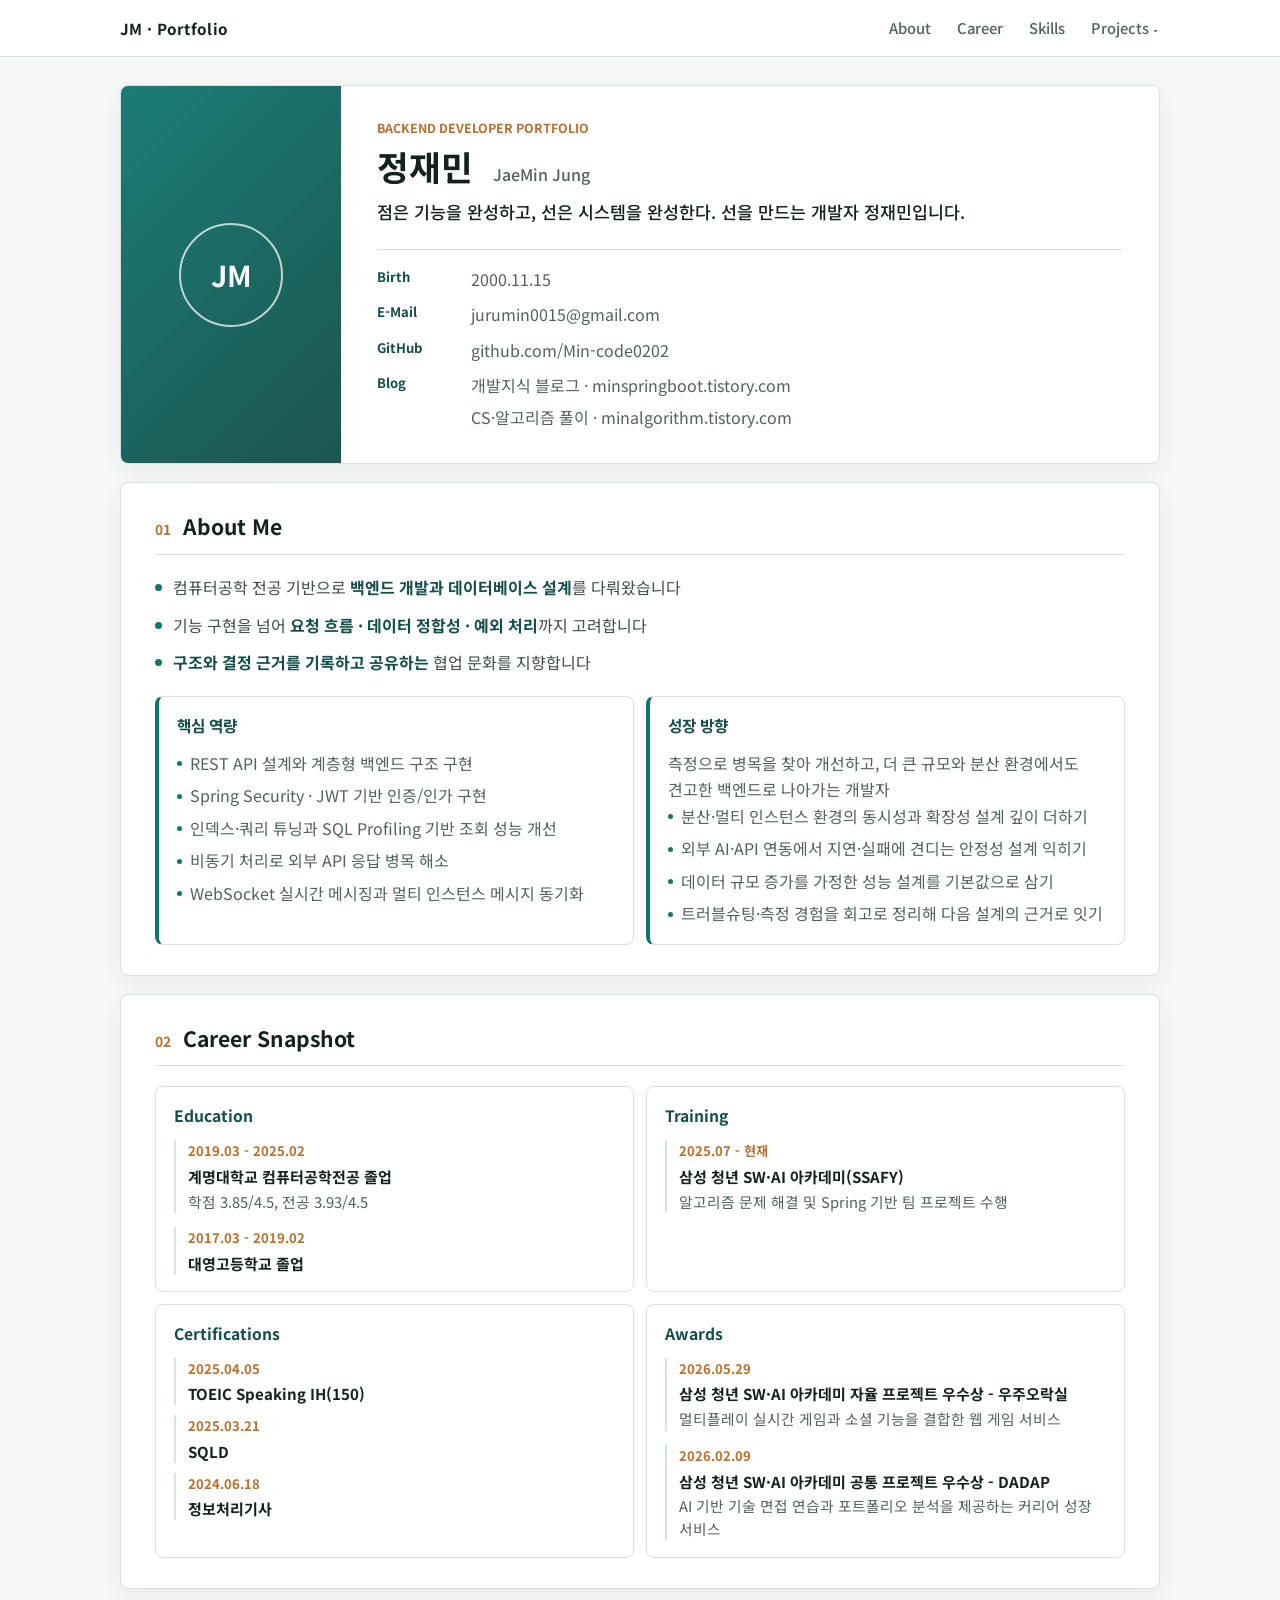
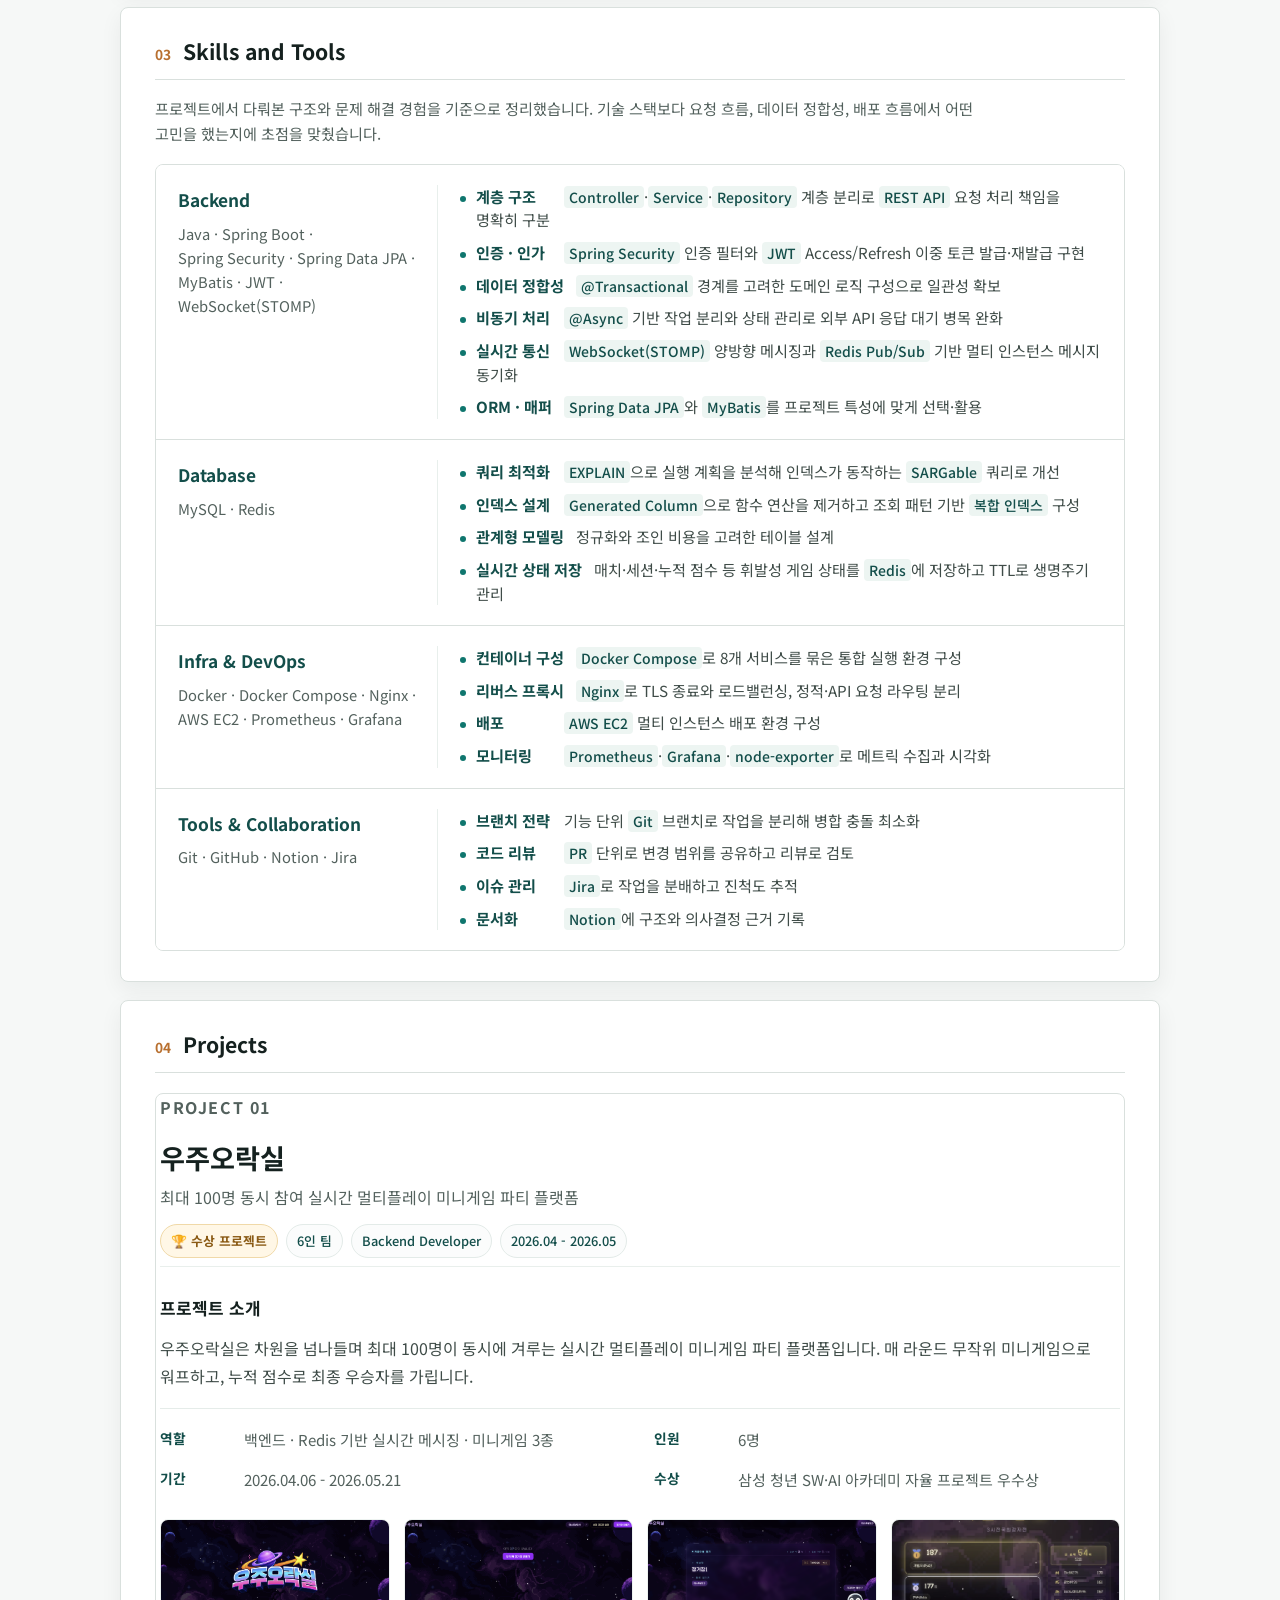
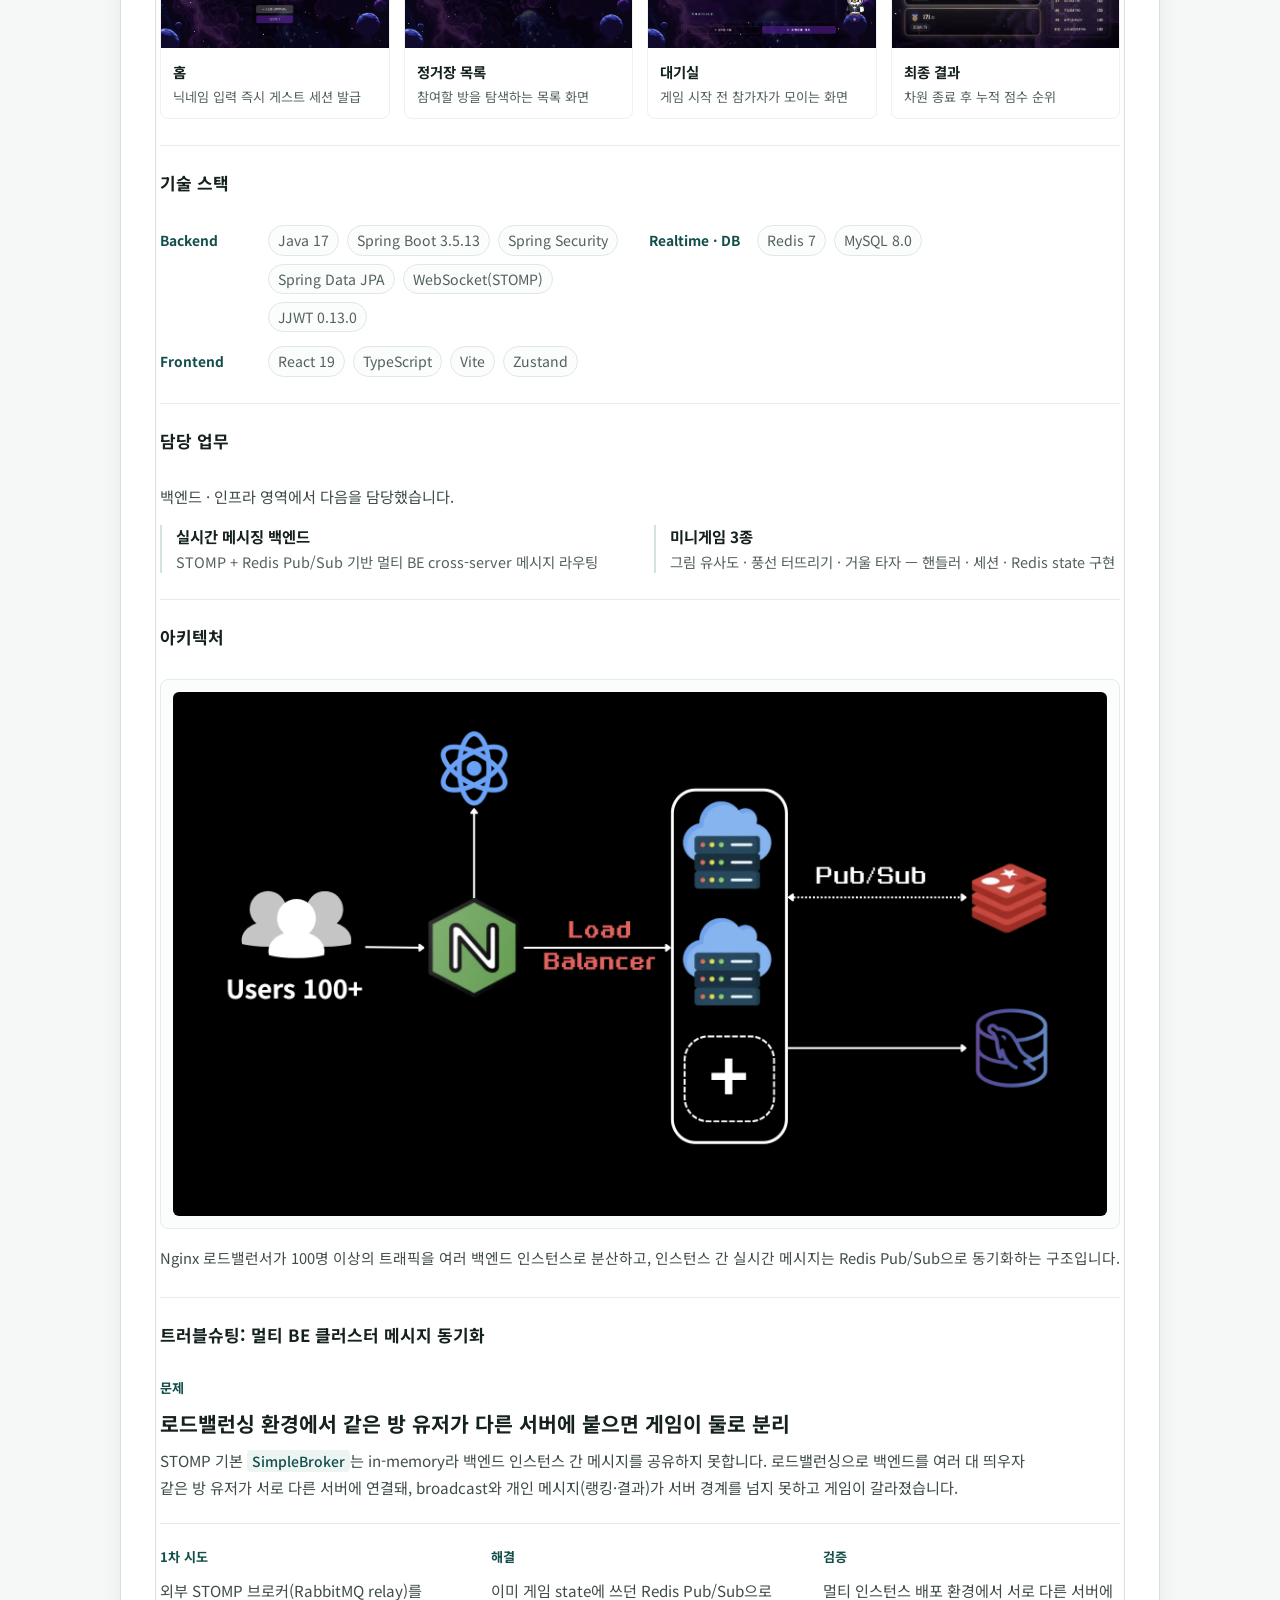
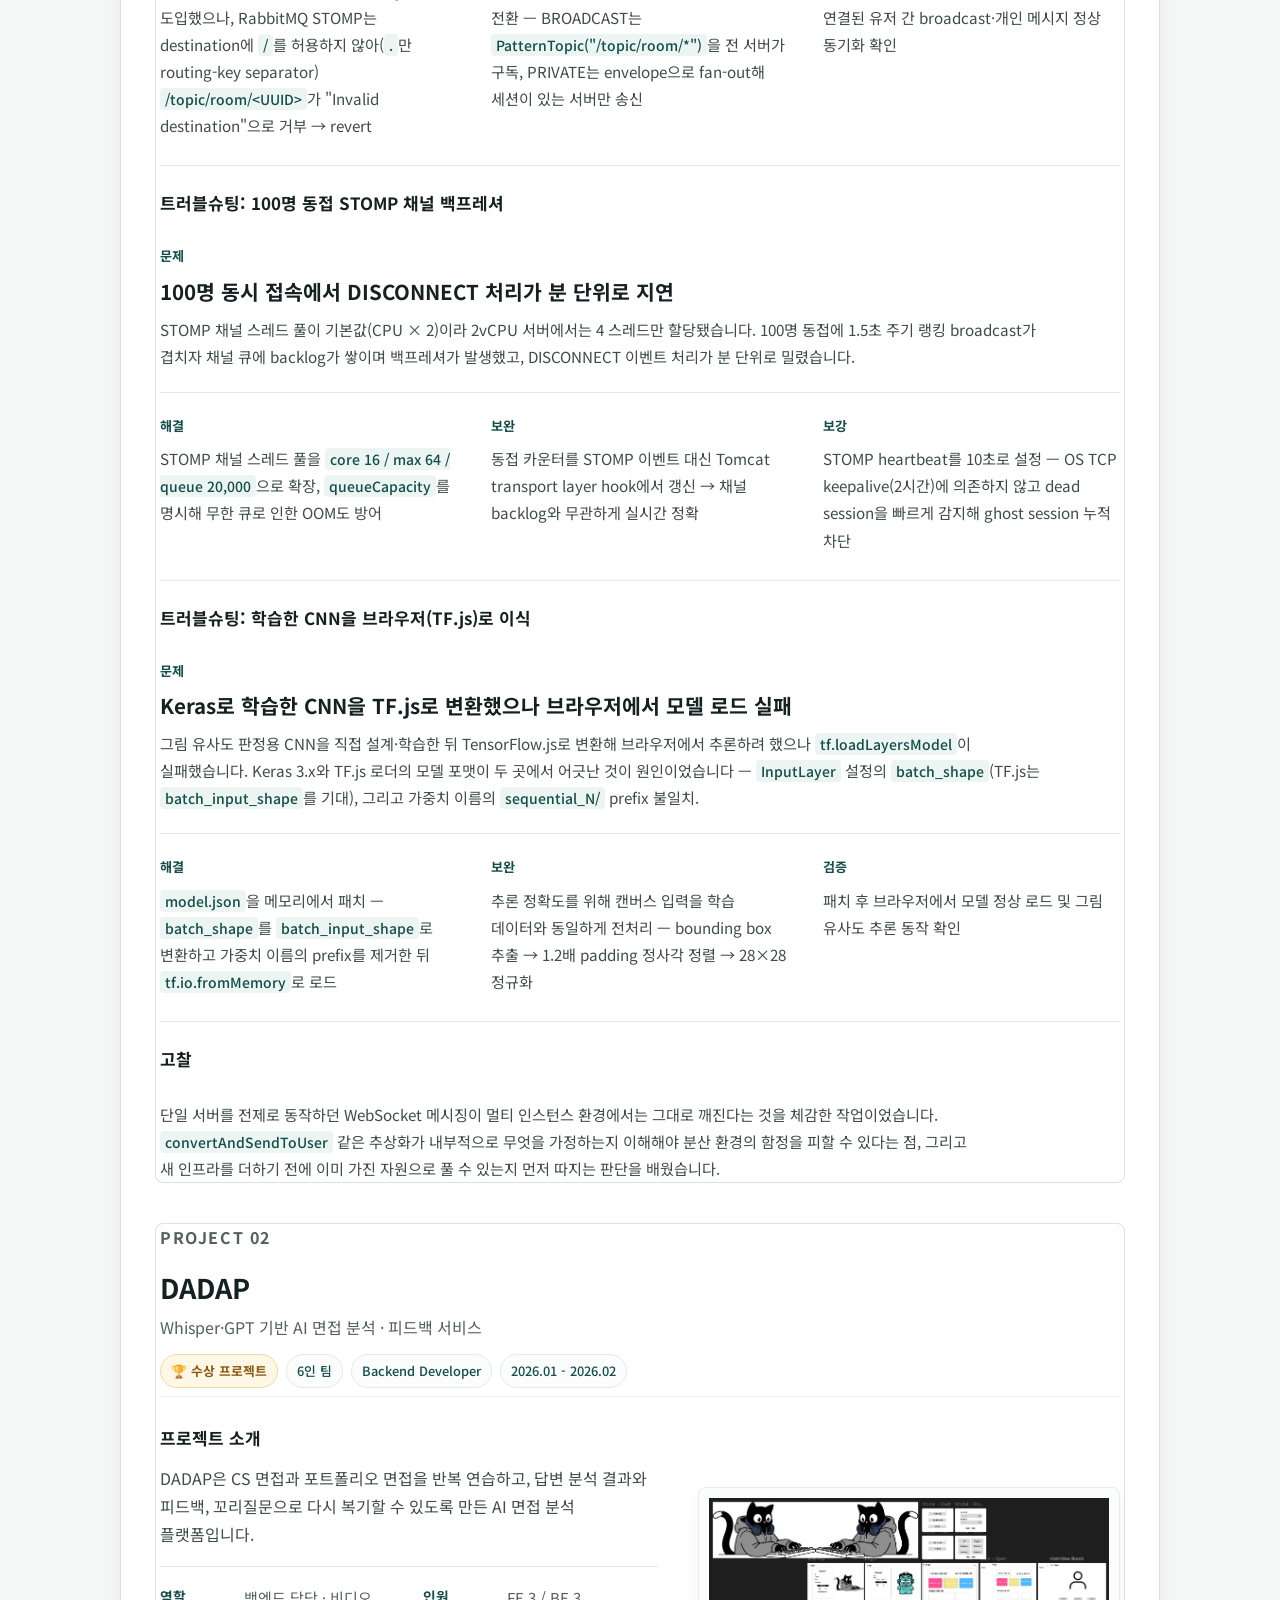
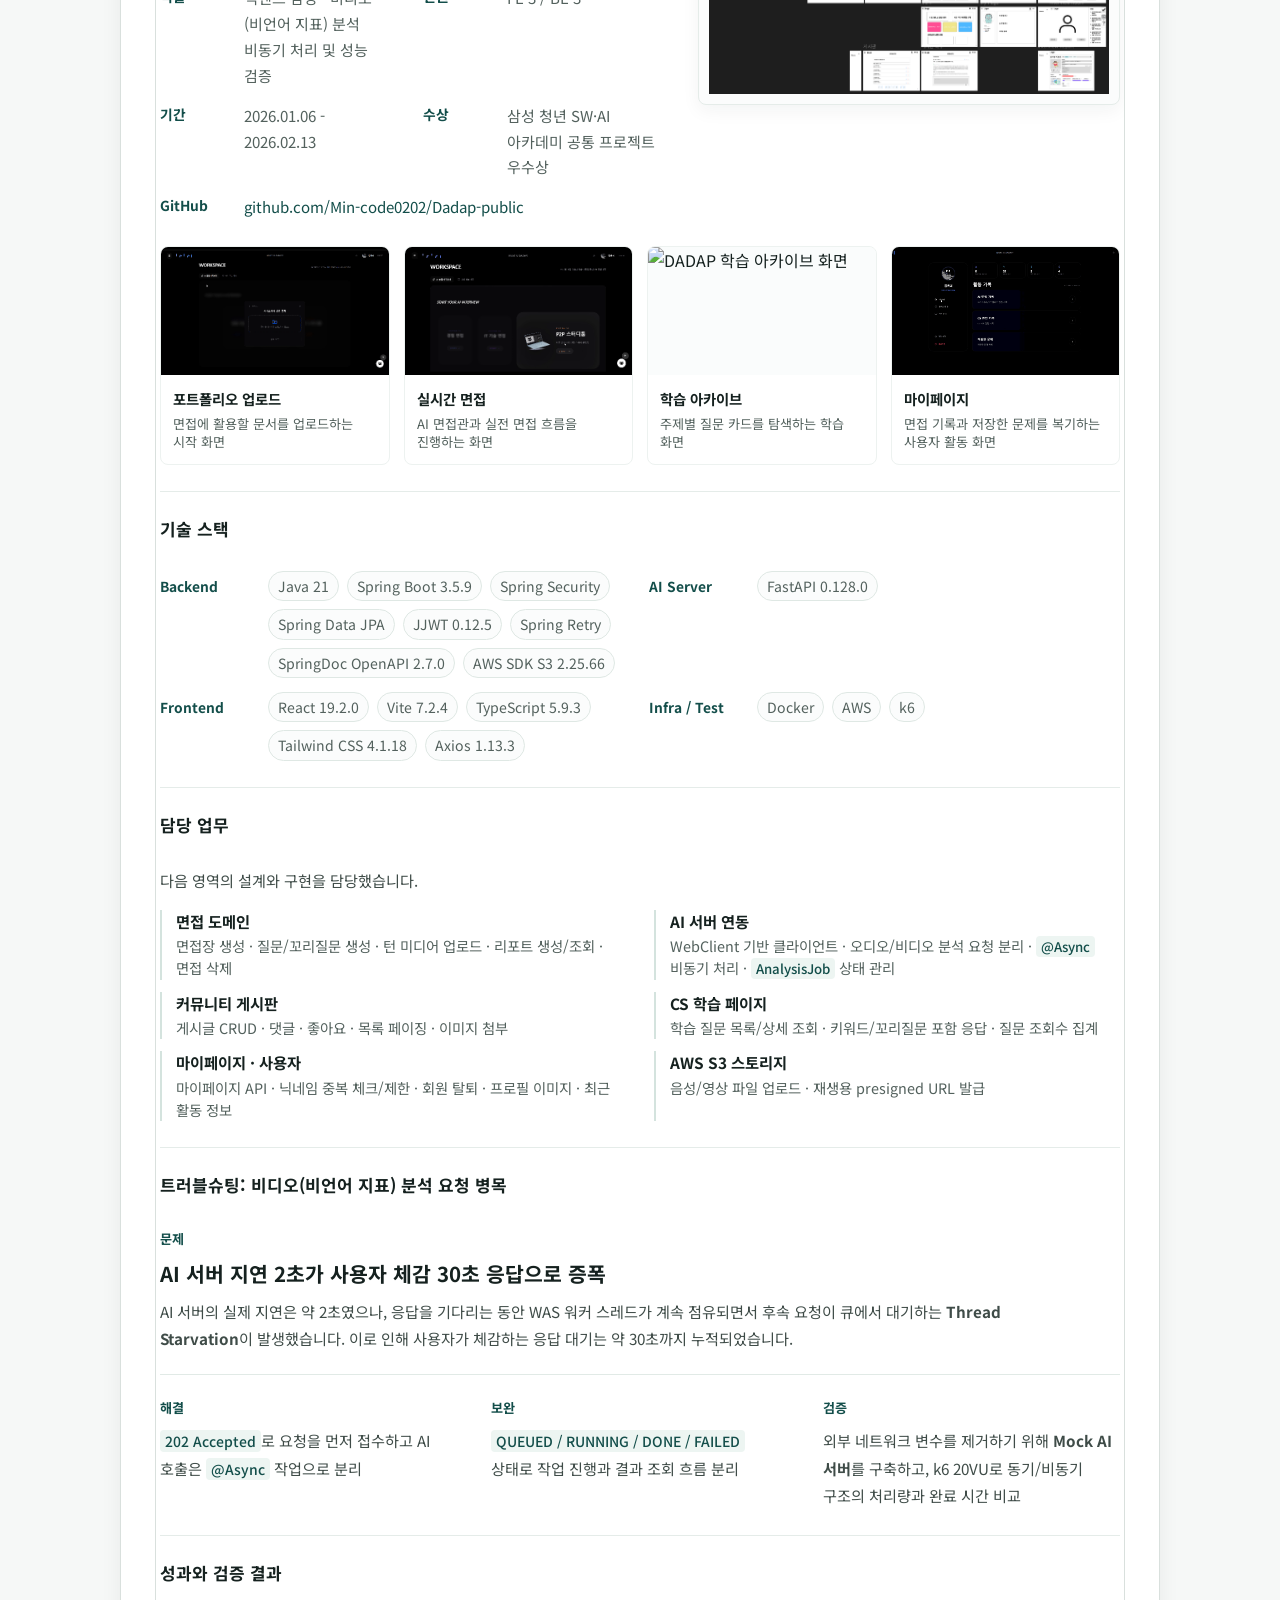
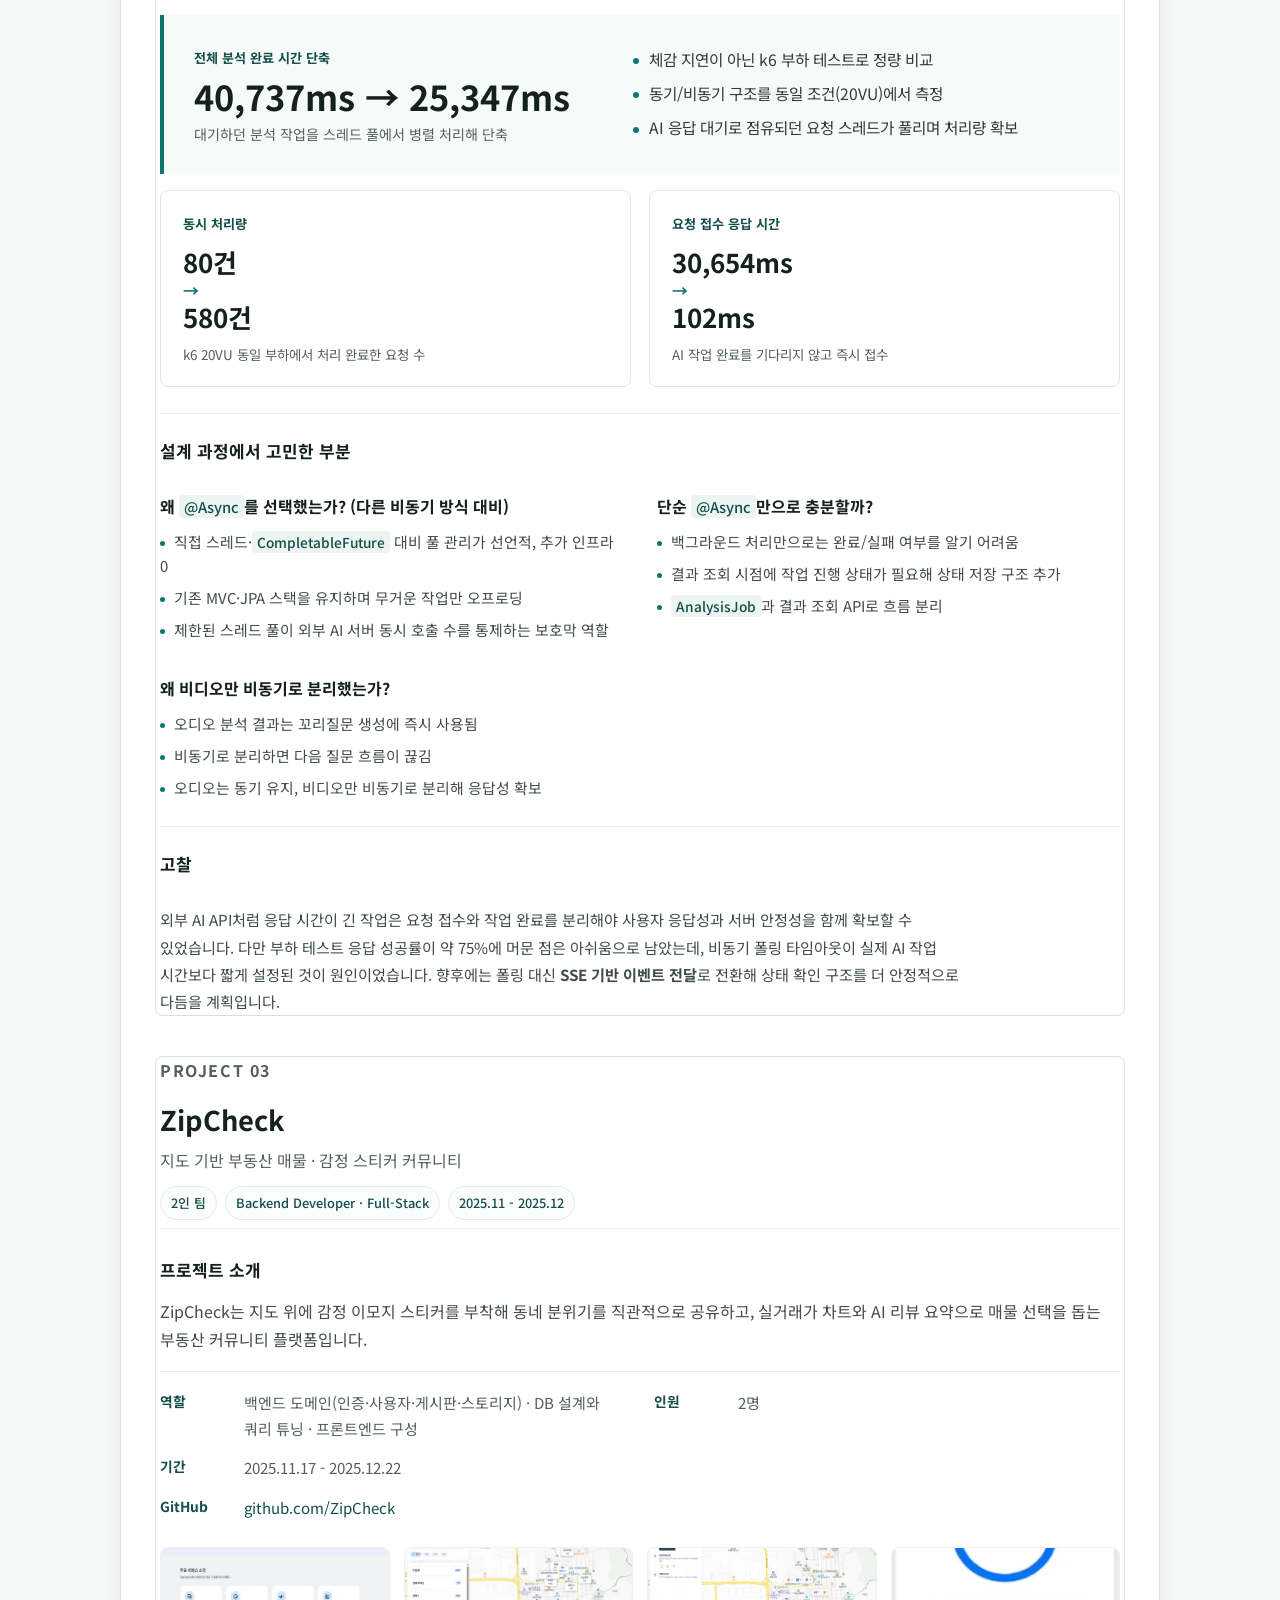
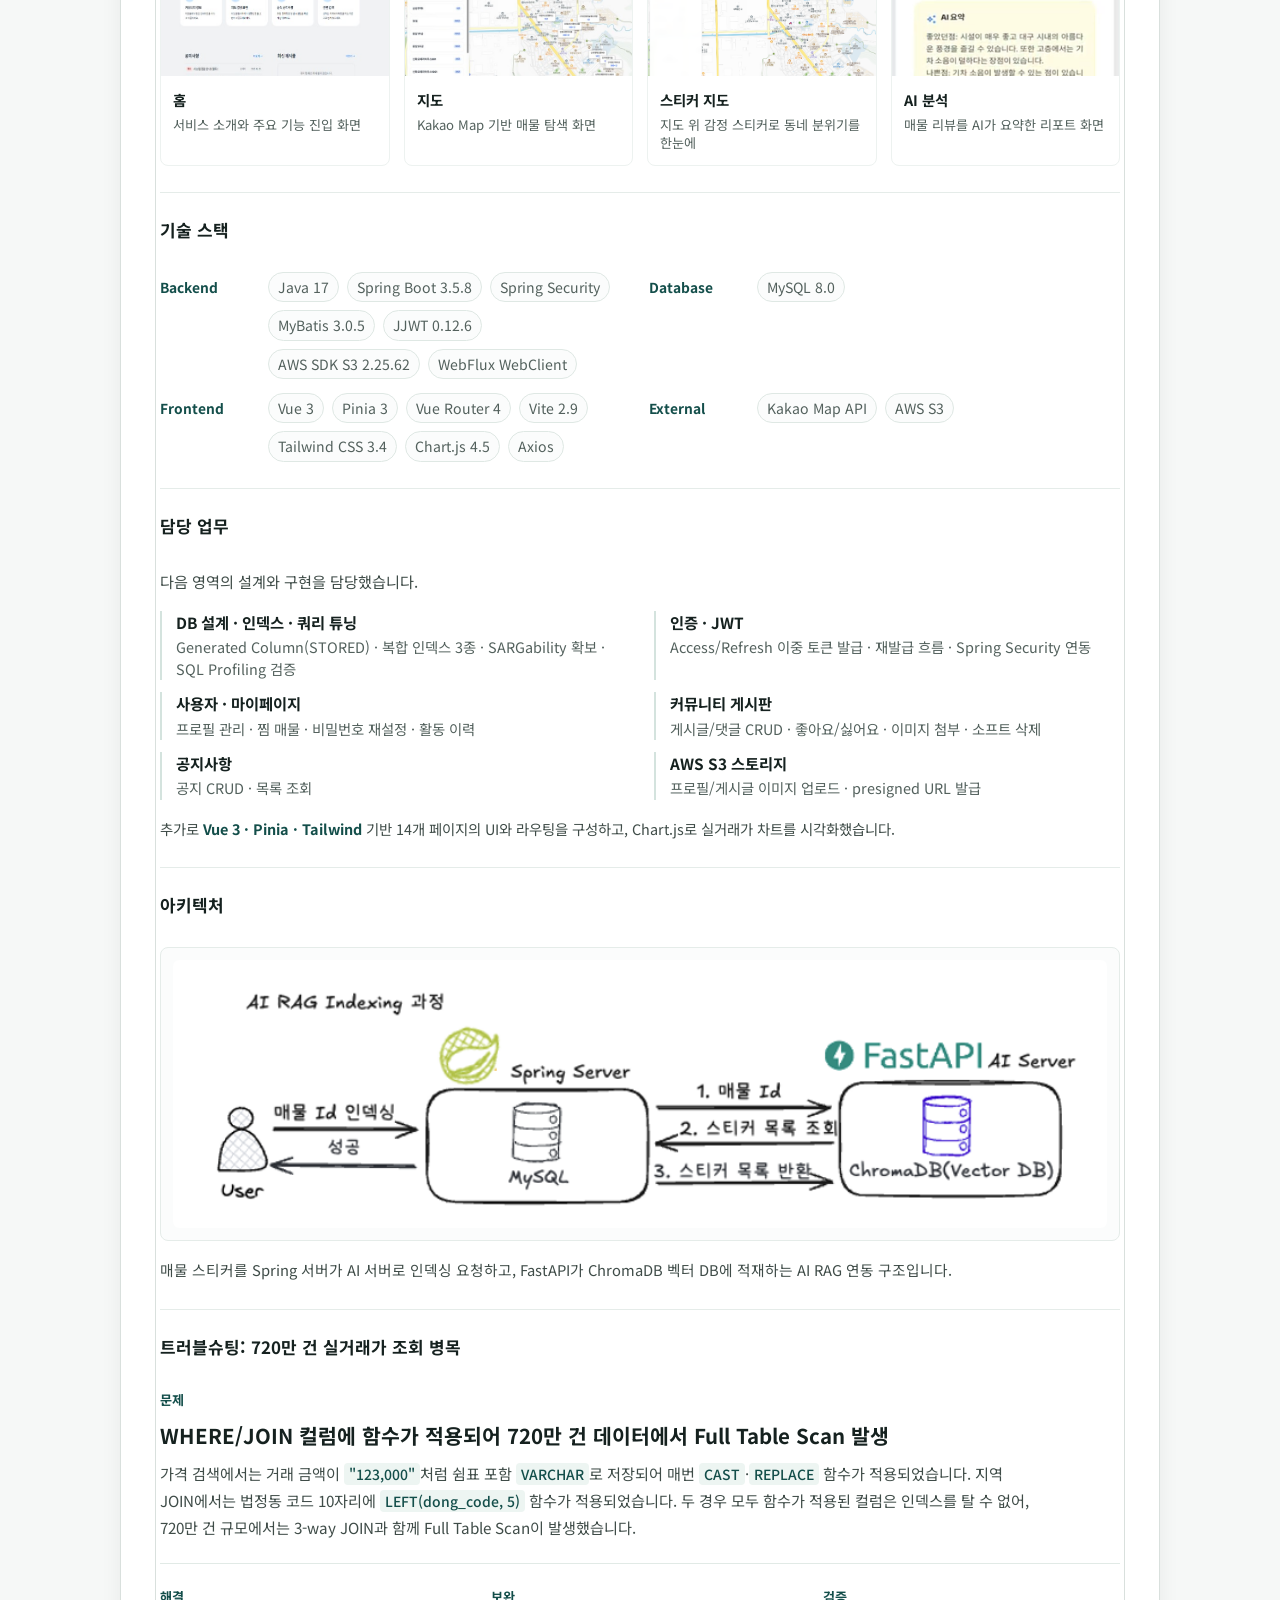
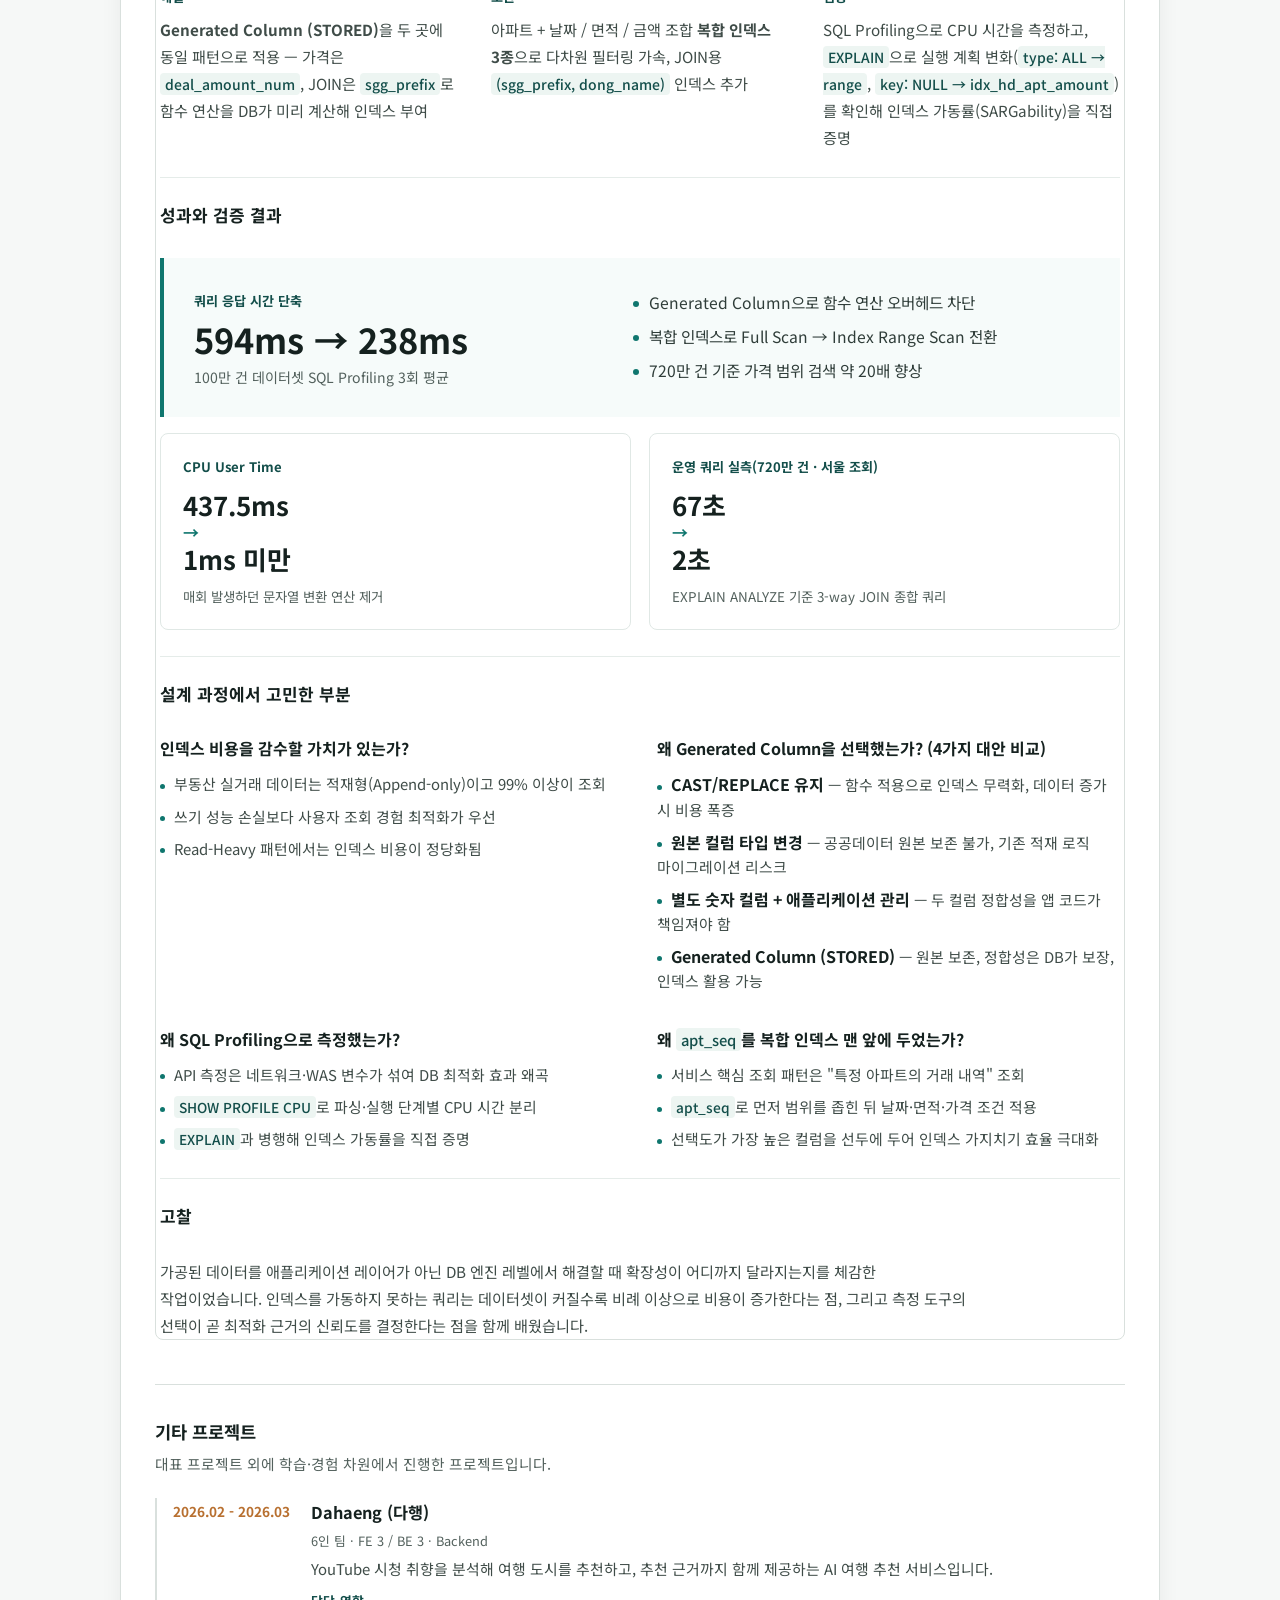
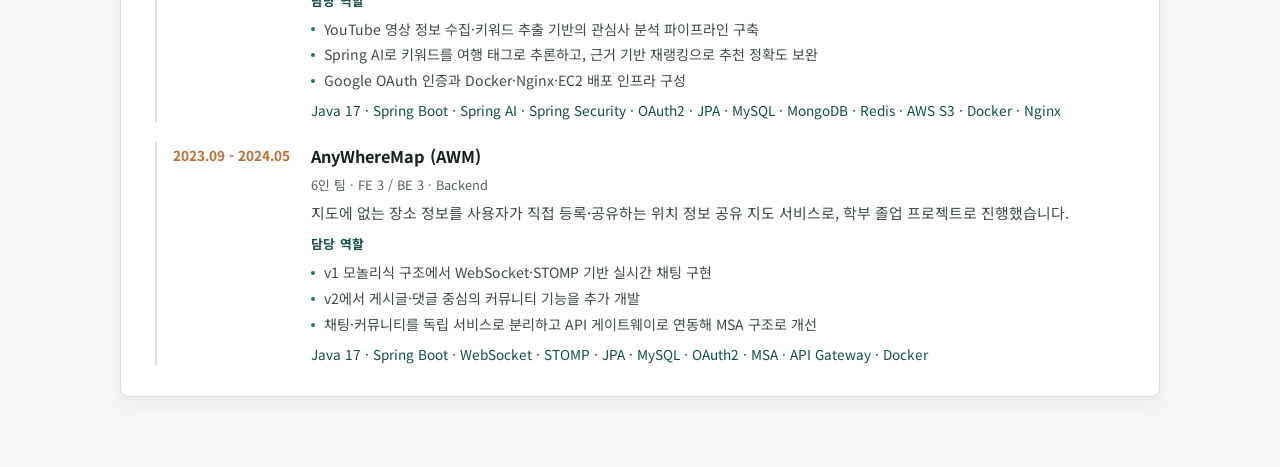
==== index.html @ bf86671d "feat: highlight award-winning projects with badge" ====
﻿<!DOCTYPE html>
<html lang="ko">

<head>
    <meta charset="UTF-8">
    <meta name="viewport" content="width=device-width, initial-scale=1.0">
    <title>정재민 | Portfolio</title>
    <link rel="preconnect" href="https://fonts.googleapis.com">
    <link rel="preconnect" href="https://fonts.gstatic.com" crossorigin>
    <link href="https://fonts.googleapis.com/css2?family=Noto+Sans+KR:wght@400;500;700;800&display=swap"
        rel="stylesheet">
    <link rel="stylesheet" href="css/style.css">
</head>

<body id="top">
    <nav class="site-nav">
        <div class="site-nav-inner">
            <a class="site-nav-brand" href="#top">JM · Portfolio</a>
            <ul>
                <li><a href="#about">About</a></li>
                <li><a href="#career">Career</a></li>
                <li><a href="#skills">Skills</a></li>
                <li class="site-nav-dropdown">
                    <a href="#projects">Projects</a>
                    <div class="site-nav-submenu">
                        <ul>
                            <li><a href="#p-spacearcade"><span class="nav-sub-tag">Project 01</span>우주오락실</a></li>
                            <li><a href="#p-dadap"><span class="nav-sub-tag">Project 02</span>DADAP</a></li>
                            <li><a href="#p-zipcheck"><span class="nav-sub-tag">Project 03</span>ZipCheck</a></li>
                            <li><a href="#p-etc">기타 프로젝트</a></li>
                        </ul>
                    </div>
                </li>
            </ul>
        </div>
    </nav>
    <main class="container">
        <section class="panel profile-panel">
            <div class="profile-layout">
                <div class="profile-mark" aria-label="정재민 프로필 이미지 대체 영역">
                    <span>JM</span>
                </div>
                <div class="profile-info">
                    <p class="section-kicker">Backend Developer Portfolio</p>
                    <h1>정재민 <span>JaeMin Jung</span></h1>
                    <p class="profile-quote">
                        점은 기능을 완성하고, 선은 시스템을 완성한다. 선을 만드는 개발자 정재민입니다.
                    </p>
                    <div class="contact-grid">
                        <div>
                            <strong>Birth</strong>
                            <span>2000.11.15</span>
                        </div>
                        <div>
                            <strong>E-Mail</strong>
                            <a href="mailto:jurumin0015@gmail.com">jurumin0015@gmail.com</a>
                        </div>
                        <div>
                            <strong>GitHub</strong>
                            <a href="https://github.com/Min-code0202" target="_blank"
                                rel="noreferrer">github.com/Min-code0202</a>
                        </div>
                        <div>
                            <strong>Blog</strong>
                            <span class="blog-links">
                                <a href="https://minspringboot.tistory.com/" target="_blank"
                                    rel="noreferrer">개발지식 블로그 · minspringboot.tistory.com</a>
                                <a href="https://minalgorithm.tistory.com/" target="_blank"
                                    rel="noreferrer">CS·알고리즘 풀이 · minalgorithm.tistory.com</a>
                            </span>
                        </div>
                    </div>
                </div>
            </div>
        </section>

        <section class="panel" id="about">
            <div class="section-heading">
                <span>01</span>
                <h2>About Me</h2>
            </div>
            <ul class="about-points">
                <li>컴퓨터공학 전공 기반으로 <strong>백엔드 개발과 데이터베이스 설계</strong>를 다뤄왔습니다</li>
                <li>기능 구현을 넘어 <strong>요청 흐름 · 데이터 정합성 · 예외 처리</strong>까지 고려합니다</li>
                <li><strong>구조와 결정 근거를 기록하고 공유하는</strong> 협업 문화를 지향합니다</li>
            </ul>
            <div class="summary-grid">
                <article>
                    <h3>핵심 역량</h3>
                    <ul class="focus-list">
                        <li>REST API 설계와 계층형 백엔드 구조 구현</li>
                        <li>Spring Security · JWT 기반 인증/인가 구현</li>
                        <li>인덱스·쿼리 튜닝과 SQL Profiling 기반 조회 성능 개선</li>
                        <li>비동기 처리로 외부 API 응답 병목 해소</li>
                        <li>WebSocket 실시간 메시징과 멀티 인스턴스 메시지 동기화</li>
                    </ul>
                </article>
                <article>
                    <h3>성장 방향</h3>
                    <p>측정으로 병목을 찾아 개선하고, 더 큰 규모와 분산 환경에서도 견고한 백엔드로 나아가는 개발자</p>
                    <ul class="focus-list">
                        <li>분산·멀티 인스턴스 환경의 동시성과 확장성 설계 깊이 더하기</li>
                        <li>외부 AI·API 연동에서 지연·실패에 견디는 안정성 설계 익히기</li>
                        <li>데이터 규모 증가를 가정한 성능 설계를 기본값으로 삼기</li>
                        <li>트러블슈팅·측정 경험을 회고로 정리해 다음 설계의 근거로 잇기</li>
                    </ul>
                </article>
            </div>
        </section>

        <section class="panel" id="career">
            <div class="section-heading">
                <span>02</span>
                <h2>Career Snapshot</h2>
            </div>
            <div class="snapshot-grid">
                <article>
                    <h3>Education</h3>
                    <ul class="snapshot-list">
                        <li>
                            <time>2019.03 - 2025.02</time>
                            <strong>계명대학교 컴퓨터공학전공 졸업</strong>
                            <span>학점 3.85/4.5, 전공 3.93/4.5</span>
                        </li>
                        <li>
                            <time>2017.03 - 2019.02</time>
                            <strong>대영고등학교 졸업</strong>
                        </li>
                    </ul>
                </article>
                <article>
                    <h3>Training</h3>
                    <ul class="snapshot-list">
                        <li>
                            <time>2025.07 - 현재</time>
                            <strong>삼성 청년 SW·AI 아카데미(SSAFY)</strong>
                            <span>알고리즘 문제 해결 및 Spring 기반 팀 프로젝트 수행</span>
                        </li>
                    </ul>
                </article>
                <article>
                    <h3>Certifications</h3>
                    <ul class="snapshot-list compact">
                        <li><time>2025.04.05</time><strong>TOEIC Speaking IH(150)</strong></li>
                        <li><time>2025.03.21</time><strong>SQLD</strong></li>
                        <li><time>2024.06.18</time><strong>정보처리기사</strong></li>
                    </ul>
                </article>
                <article>
                    <h3>Awards</h3>
                    <ul class="snapshot-list">
                        <li>
                            <time>2026.05.29</time>
                            <strong>삼성 청년 SW·AI 아카데미 자율 프로젝트 우수상 - 우주오락실</strong>
                            <span>멀티플레이 실시간 게임과 소셜 기능을 결합한 웹 게임 서비스</span>
                        </li>
                        <li>
                            <time>2026.02.09</time>
                            <strong>삼성 청년 SW·AI 아카데미 공통 프로젝트 우수상 - DADAP</strong>
                            <span>AI 기반 기술 면접 연습과 포트폴리오 분석을 제공하는 커리어 성장 서비스</span>
                        </li>
                    </ul>
                </article>
            </div>
        </section>

        <section class="panel" id="skills">
            <div class="section-heading">
                <span>03</span>
                <h2>Skills and Tools</h2>
            </div>
            <p class="section-note">
                프로젝트에서 다뤄본 구조와 문제 해결 경험을 기준으로 정리했습니다.
                기술 스택보다 요청 흐름, 데이터 정합성, 배포 흐름에서 어떤 고민을 했는지에 초점을 맞췄습니다.
            </p>
            <div class="skill-scan-list">
                <article class="skill-scan-card">
                    <div class="skill-scan-head">
                        <h3>Backend</h3>
                        <p>Java · Spring&nbsp;Boot · Spring&nbsp;Security · Spring&nbsp;Data&nbsp;JPA · MyBatis · JWT · WebSocket(STOMP)</p>
                    </div>
                    <ul class="experience-points">
                        <li><strong>계층 구조</strong> <code>Controller</code>·<code>Service</code>·<code>Repository</code> 계층 분리로 <code>REST API</code> 요청 처리 책임을 명확히 구분</li>
                        <li><strong>인증 · 인가</strong> <code>Spring Security</code> 인증 필터와 <code>JWT</code> Access/Refresh 이중 토큰 발급·재발급 구현</li>
                        <li><strong>데이터 정합성</strong> <code>@Transactional</code> 경계를 고려한 도메인 로직 구성으로 일관성 확보</li>
                        <li><strong>비동기 처리</strong> <code>@Async</code> 기반 작업 분리와 상태 관리로 외부 API 응답 대기 병목 완화</li>
                        <li><strong>실시간 통신</strong> <code>WebSocket(STOMP)</code> 양방향 메시징과 <code>Redis Pub/Sub</code> 기반 멀티 인스턴스 메시지 동기화</li>
                        <li><strong>ORM · 매퍼</strong> <code>Spring Data JPA</code>와 <code>MyBatis</code>를 프로젝트 특성에 맞게 선택·활용</li>
                    </ul>
                </article>

                <article class="skill-scan-card">
                    <div class="skill-scan-head">
                        <h3>Database</h3>
                        <p>MySQL · Redis</p>
                    </div>
                    <ul class="experience-points">
                        <li><strong>쿼리 최적화</strong> <code>EXPLAIN</code>으로 실행 계획을 분석해 인덱스가 동작하는 <code>SARGable</code> 쿼리로 개선</li>
                        <li><strong>인덱스 설계</strong> <code>Generated Column</code>으로 함수 연산을 제거하고 조회 패턴 기반 <code>복합 인덱스</code> 구성</li>
                        <li><strong>관계형 모델링</strong> 정규화와 조인 비용을 고려한 테이블 설계</li>
                        <li><strong>실시간 상태 저장</strong> 매치·세션·누적 점수 등 휘발성 게임 상태를 <code>Redis</code>에 저장하고 TTL로 생명주기 관리</li>
                    </ul>
                </article>

                <article class="skill-scan-card">
                    <div class="skill-scan-head">
                        <h3>Infra & DevOps</h3>
                        <p>Docker · Docker&nbsp;Compose · Nginx · AWS&nbsp;EC2 · Prometheus · Grafana</p>
                    </div>
                    <ul class="experience-points">
                        <li><strong>컨테이너 구성</strong> <code>Docker Compose</code>로 8개 서비스를 묶은 통합 실행 환경 구성</li>
                        <li><strong>리버스 프록시</strong> <code>Nginx</code>로 TLS 종료와 로드밸런싱, 정적·API 요청 라우팅 분리</li>
                        <li><strong>배포</strong> <code>AWS EC2</code> 멀티 인스턴스 배포 환경 구성</li>
                        <li><strong>모니터링</strong> <code>Prometheus</code>·<code>Grafana</code>·<code>node-exporter</code>로 메트릭 수집과 시각화</li>
                    </ul>
                </article>

                <article class="skill-scan-card">
                    <div class="skill-scan-head">
                        <h3>Tools & Collaboration</h3>
                        <p>Git · GitHub · Notion · Jira</p>
                    </div>
                    <ul class="experience-points">
                        <li><strong>브랜치 전략</strong> 기능 단위 <code>Git</code> 브랜치로 작업을 분리해 병합 충돌 최소화</li>
                        <li><strong>코드 리뷰</strong> <code>PR</code> 단위로 변경 범위를 공유하고 리뷰로 검토</li>
                        <li><strong>이슈 관리</strong> <code>Jira</code>로 작업을 분배하고 진척도 추적</li>
                        <li><strong>문서화</strong> <code>Notion</code>에 구조와 의사결정 근거 기록</li>
                    </ul>
                </article>
            </div>
        </section>

        <section class="panel" id="projects">
            <div class="section-heading">
                <span>04</span>
                <h2>Projects</h2>
            </div>
            <article class="project-card" id="p-spacearcade">
                <div class="project-readme">
                    <div class="project-readme-head">
                        <p class="project-kicker">Project 01</p>
                        <div>
                            <h3>우주오락실</h3>
                            <p>최대 100명 동시 참여 실시간 멀티플레이 미니게임 파티 플랫폼</p>
                        </div>
                        <div class="project-badges">
                            <span class="award-badge">🏆 수상 프로젝트</span>
                            <span>6인 팀</span>
                            <span>Backend Developer</span>
                            <span>2026.04 - 2026.05</span>
                        </div>
                    </div>

                    <div class="project-readme-hero">
                        <div class="project-readme-copy">
                            <h4>프로젝트 소개</h4>
                            <p>
                                우주오락실은 차원을 넘나들며 최대 100명이 동시에 겨루는 실시간 멀티플레이 미니게임 파티 플랫폼입니다.
                                매 라운드 무작위 미니게임으로 워프하고, 누적 점수로 최종 우승자를 가립니다.
                            </p>
                            <div class="project-info-table">
                                <div><strong>역할</strong><span>백엔드 · Redis 기반 실시간 메시징 · 미니게임 3종</span></div>
                                <div><strong>인원</strong><span>6명</span></div>
                                <div><strong>기간</strong><span>2026.04.06 - 2026.05.21</span></div>
                                <div><strong>수상</strong><span>삼성 청년 SW·AI 아카데미 자율 프로젝트 우수상</span></div>
                            </div>
                        </div>
                    </div>

                    <div class="readme-gallery">
                        <figure class="readme-shot">
                            <img src="assets/images/SpaceArcade/login.png" alt="우주오락실 홈 화면">
                            <figcaption><strong>홈</strong><span>닉네임 입력 즉시 게스트 세션 발급</span></figcaption>
                        </figure>
                        <figure class="readme-shot">
                            <img src="assets/images/SpaceArcade/room-list.png" alt="우주오락실 정거장 목록 화면">
                            <figcaption><strong>정거장 목록</strong><span>참여할 방을 탐색하는 목록 화면</span></figcaption>
                        </figure>
                        <figure class="readme-shot">
                            <img src="assets/images/SpaceArcade/waiting-room.png" alt="우주오락실 대기실 화면">
                            <figcaption><strong>대기실</strong><span>게임 시작 전 참가자가 모이는 화면</span></figcaption>
                        </figure>
                        <figure class="readme-shot">
                            <img src="assets/images/SpaceArcade/result.png" alt="우주오락실 최종 결과 화면">
                            <figcaption><strong>최종 결과</strong><span>차원 종료 후 누적 점수 순위</span></figcaption>
                        </figure>
                    </div>

                    <section class="project-readme-section">
                        <h4>기술 스택</h4>
                        <div class="stack-groups">
                            <div>
                                <strong>Backend</strong>
                                <div class="stack-tags">
                                    <span>Java 17</span>
                                    <span>Spring Boot 3.5.13</span>
                                    <span>Spring Security</span>
                                    <span>Spring Data JPA</span>
                                    <span>WebSocket(STOMP)</span>
                                    <span>JJWT 0.13.0</span>
                                </div>
                            </div>
                            <div>
                                <strong>Realtime · DB</strong>
                                <div class="stack-tags">
                                    <span>Redis 7</span>
                                    <span>MySQL 8.0</span>
                                </div>
                            </div>
                            <div>
                                <strong>Frontend</strong>
                                <div class="stack-tags">
                                    <span>React 19</span>
                                    <span>TypeScript</span>
                                    <span>Vite</span>
                                    <span>Zustand</span>
                                </div>
                            </div>
                            <!-- spacearcade-infra-monitoring:start
                            <div>
                                <strong>Infra · Monitoring</strong>
                                <div class="stack-tags">
                                    <span>Docker Compose</span>
                                    <span>Nginx</span>
                                    <span>Prometheus</span>
                                    <span>Grafana</span>
                                </div>
                            </div>
                            spacearcade-infra-monitoring:end -->
                        </div>
                    </section>

                    <section class="project-readme-section">
                        <h4>담당 업무</h4>
                        <p class="section-note compact-note">
                            백엔드 · 인프라 영역에서 다음을 담당했습니다.
                        </p>
                        <ul class="scope-list">
                            <li>
                                <strong>실시간 메시징 백엔드</strong>
                                <span>STOMP + Redis Pub/Sub 기반 멀티 BE cross-server 메시지 라우팅</span>
                            </li>
                            <li>
                                <strong>미니게임 3종</strong>
                                <span>그림 유사도 · 풍선 터뜨리기 · 거울 타자 — 핸들러 · 세션 · Redis state 구현</span>
                            </li>
                            <!-- spacearcade-infra-monitoring:start
                            <li>
                                <strong>배포 인프라</strong>
                                <span>Docker Compose 8개 서비스 · Nginx TLS 리버스 프록시 구성</span>
                            </li>
                            <li>
                                <strong>모니터링</strong>
                                <span>Prometheus · Grafana · node-exporter 메트릭 수집과 시각화</span>
                            </li>
                            spacearcade-infra-monitoring:end -->
                        </ul>
                    </section>

                    <section class="project-readme-section">
                        <h4>아키텍처</h4>
                        <div class="architecture-image-wrap">
                            <img class="architecture-image" src="assets/images/SpaceArcade/architecture.png" alt="우주오락실 시스템 아키텍처">
                        </div>
                        <p class="architecture-copy">
                            Nginx 로드밸런서가 100명 이상의 트래픽을 여러 백엔드 인스턴스로 분산하고, 인스턴스 간 실시간 메시지는 Redis Pub/Sub으로 동기화하는 구조입니다.
                        </p>
                    </section>

                    <section class="project-readme-section">
                        <h4>트러블슈팅: 멀티 BE 클러스터 메시지 동기화</h4>
                        <div class="problem-story compact-story">
                            <div class="problem-story-main">
                                <span>문제</span>
                                <h5>로드밸런싱 환경에서 같은 방 유저가 다른 서버에 붙으면 게임이 둘로 분리</h5>
                                <p>STOMP 기본 <code>SimpleBroker</code>는 in-memory라 백엔드 인스턴스 간 메시지를 공유하지 못합니다. 로드밸런싱으로 백엔드를 여러 대 띄우자 같은 방 유저가 서로 다른 서버에 연결돼, broadcast와 개인 메시지(랭킹·결과)가 서버 경계를 넘지 못하고 게임이 갈라졌습니다.</p>
                            </div>
                            <div class="problem-story-grid">
                                <div>
                                    <span>1차 시도</span>
                                    <p>외부 STOMP 브로커(RabbitMQ relay)를 도입했으나, RabbitMQ STOMP는 destination에 <code>/</code>를 허용하지 않아(<code>.</code>만 routing-key separator) <code>/topic/room/&lt;UUID&gt;</code>가 "Invalid destination"으로 거부 → revert</p>
                                </div>
                                <div>
                                    <span>해결</span>
                                    <p>이미 게임 state에 쓰던 Redis Pub/Sub으로 전환 — BROADCAST는 <code>PatternTopic("/topic/room/*")</code>을 전 서버가 구독, PRIVATE는 envelope으로 fan-out해 세션이 있는 서버만 송신</p>
                                </div>
                                <div>
                                    <span>검증</span>
                                    <p>멀티 인스턴스 배포 환경에서 서로 다른 서버에 연결된 유저 간 broadcast·개인 메시지 정상 동기화 확인</p>
                                </div>
                            </div>
                        </div>
                    </section>

                    <section class="project-readme-section">
                        <h4>트러블슈팅: 100명 동접 STOMP 채널 백프레셔</h4>
                        <div class="problem-story compact-story">
                            <div class="problem-story-main">
                                <span>문제</span>
                                <h5>100명 동시 접속에서 DISCONNECT 처리가 분 단위로 지연</h5>
                                <p>STOMP 채널 스레드 풀이 기본값(CPU × 2)이라 2vCPU 서버에서는 4 스레드만 할당됐습니다. 100명 동접에 1.5초 주기 랭킹 broadcast가 겹치자 채널 큐에 backlog가 쌓이며 백프레셔가 발생했고, DISCONNECT 이벤트 처리가 분 단위로 밀렸습니다.</p>
                            </div>
                            <div class="problem-story-grid">
                                <div>
                                    <span>해결</span>
                                    <p>STOMP 채널 스레드 풀을 <code>core 16 / max 64 / queue 20,000</code>으로 확장, <code>queueCapacity</code>를 명시해 무한 큐로 인한 OOM도 방어</p>
                                </div>
                                <div>
                                    <span>보완</span>
                                    <p>동접 카운터를 STOMP 이벤트 대신 Tomcat transport layer hook에서 갱신 → 채널 backlog와 무관하게 실시간 정확</p>
                                </div>
                                <div>
                                    <span>보강</span>
                                    <p>STOMP heartbeat를 10초로 설정 — OS TCP keepalive(2시간)에 의존하지 않고 dead session을 빠르게 감지해 ghost session 누적 차단</p>
                                </div>
                            </div>
                        </div>
                    </section>

                    <section class="project-readme-section">
                        <h4>트러블슈팅: 학습한 CNN을 브라우저(TF.js)로 이식</h4>
                        <div class="problem-story compact-story">
                            <div class="problem-story-main">
                                <span>문제</span>
                                <h5>Keras로 학습한 CNN을 TF.js로 변환했으나 브라우저에서 모델 로드 실패</h5>
                                <p>그림 유사도 판정용 CNN을 직접 설계·학습한 뒤 TensorFlow.js로 변환해 브라우저에서 추론하려 했으나 <code>tf.loadLayersModel</code>이 실패했습니다. Keras 3.x와 TF.js 로더의 모델 포맷이 두 곳에서 어긋난 것이 원인이었습니다 — <code>InputLayer</code> 설정의 <code>batch_shape</code>(TF.js는 <code>batch_input_shape</code>를 기대), 그리고 가중치 이름의 <code>sequential_N/</code> prefix 불일치.</p>
                            </div>
                            <div class="problem-story-grid">
                                <div>
                                    <span>해결</span>
                                    <p><code>model.json</code>을 메모리에서 패치 — <code>batch_shape</code>를 <code>batch_input_shape</code>로 변환하고 가중치 이름의 prefix를 제거한 뒤 <code>tf.io.fromMemory</code>로 로드</p>
                                </div>
                                <div>
                                    <span>보완</span>
                                    <p>추론 정확도를 위해 캔버스 입력을 학습 데이터와 동일하게 전처리 — bounding box 추출 → 1.2배 padding 정사각 정렬 → 28×28 정규화</p>
                                </div>
                                <div>
                                    <span>검증</span>
                                    <p>패치 후 브라우저에서 모델 정상 로드 및 그림 유사도 추론 동작 확인</p>
                                </div>
                            </div>
                        </div>
                    </section>

                    <section class="project-readme-section">
                        <h4>고찰</h4>
                        <div class="reflection-note">
                            <p>
                                단일 서버를 전제로 동작하던 WebSocket 메시징이 멀티 인스턴스 환경에서는 그대로 깨진다는 것을 체감한 작업이었습니다.
                                <code>convertAndSendToUser</code> 같은 추상화가 내부적으로 무엇을 가정하는지 이해해야 분산 환경의 함정을 피할 수 있다는 점,
                                그리고 새 인프라를 더하기 전에 이미 가진 자원으로 풀 수 있는지 먼저 따지는 판단을 배웠습니다.
                            </p>
                        </div>
                    </section>
                </div>
            </article>

            <article class="project-card" id="p-dadap">
                <div class="project-readme">
                    <div class="project-readme-head">
                        <p class="project-kicker">Project 02</p>
                        <div>
                            <h3>DADAP</h3>
                            <p>Whisper·GPT 기반 AI 면접 분석 · 피드백 서비스</p>
                        </div>
                        <div class="project-badges">
                            <span class="award-badge">🏆 수상 프로젝트</span>
                            <span>6인 팀</span>
                            <span>Backend Developer</span>
                            <span>2026.01 - 2026.02</span>
                        </div>
                    </div>

                    <div class="project-readme-hero">
                        <div class="project-readme-copy">
                            <h4>프로젝트 소개</h4>
                            <p>
                                DADAP은 CS 면접과 포트폴리오 면접을 반복 연습하고, 답변 분석 결과와 피드백, 꼬리질문으로 다시 복기할 수 있도록 만든 AI 면접 분석 플랫폼입니다.
                            </p>
                            <div class="project-info-table">
                                <div><strong>역할</strong><span>백엔드 담당 · 비디오(비언어 지표) 분석 비동기 처리 및 성능 검증</span></div>
                                <div><strong>인원</strong><span>FE 3 / BE 3</span></div>
                                <div><strong>기간</strong><span>2026.01.06 - 2026.02.13</span></div>
                                <div><strong>수상</strong><span>삼성 청년 SW·AI 아카데미 공통 프로젝트 우수상</span></div>
                                <div><strong>GitHub</strong><span><a href="https://github.com/Min-code0202/Dadap-public" target="_blank" rel="noreferrer">github.com/Min-code0202/Dadap-public</a></span></div>
                            </div>
                        </div>
                        <div class="project-readme-visual">
                            <img src="assets/images/DADAP/wireframe.png" alt="DADAP 와이어프레임">
                        </div>
                    </div>

                    <div class="readme-gallery">
                        <figure class="readme-shot">
                            <img src="assets/images/DADAP/portfolio-upload.gif" alt="DADAP 포트폴리오 업로드 화면">
                            <figcaption><strong>포트폴리오 업로드</strong><span>면접에 활용할 문서를 업로드하는 시작 화면</span></figcaption>
                        </figure>
                        <figure class="readme-shot">
                            <img src="assets/images/DADAP/p2p.gif" alt="DADAP 실시간 면접 진행 화면">
                            <figcaption><strong>실시간 면접</strong><span>AI 면접관과 실전 면접 흐름을 진행하는 화면</span></figcaption>
                        </figure>
                        <figure class="readme-shot">
                            <img src="assets/images/DADAP/ARCHIVE.gif" alt="DADAP 학습 아카이브 화면">
                            <figcaption><strong>학습 아카이브</strong><span>주제별 질문 카드를 탐색하는 학습 화면</span></figcaption>
                        </figure>
                        <figure class="readme-shot">
                            <img src="assets/images/DADAP/mypage.gif" alt="DADAP 마이페이지 화면">
                            <figcaption><strong>마이페이지</strong><span>면접 기록과 저장한 문제를 복기하는 사용자 활동 화면</span></figcaption>
                        </figure>
                    </div>

                    <section class="project-readme-section">
                        <h4>기술 스택</h4>
                        <div class="stack-groups">
                            <div>
                                <strong>Backend</strong>
                                <div class="stack-tags">
                                    <span>Java 21</span>
                                    <span>Spring Boot 3.5.9</span>
                                    <span>Spring Security</span>
                                    <span>Spring Data JPA</span>
                                    <span>JJWT 0.12.5</span>
                                    <span>Spring Retry</span>
                                    <span>SpringDoc OpenAPI 2.7.0</span>
                                    <span>AWS SDK S3 2.25.66</span>
                                </div>
                            </div>
                            <div>
                                <strong>AI Server</strong>
                                <div class="stack-tags">
                                    <span>FastAPI 0.128.0</span>
                                </div>
                            </div>
                            <div>
                                <strong>Frontend</strong>
                                <div class="stack-tags">
                                    <span>React 19.2.0</span>
                                    <span>Vite 7.2.4</span>
                                    <span>TypeScript 5.9.3</span>
                                    <span>Tailwind CSS 4.1.18</span>
                                    <span>Axios 1.13.3</span>
                                </div>
                            </div>
                            <div>
                                <strong>Infra / Test</strong>
                                <div class="stack-tags">
                                    <span>Docker</span>
                                    <span>AWS</span>
                                    <span>k6</span>
                                </div>
                            </div>
                        </div>
                    </section>

                    <section class="project-readme-section">
                        <h4>담당 업무</h4>
                        <p class="section-note compact-note">
                            다음 영역의 설계와 구현을 담당했습니다.
                        </p>
                        <ul class="scope-list">
                            <li>
                                <strong>면접 도메인</strong>
                                <span>면접장 생성 · 질문/꼬리질문 생성 · 턴 미디어 업로드 · 리포트 생성/조회 · 면접 삭제</span>
                            </li>
                            <li>
                                <strong>AI 서버 연동</strong>
                                <span>WebClient 기반 클라이언트 · 오디오/비디오 분석 요청 분리 · <code>@Async</code> 비동기 처리 · <code>AnalysisJob</code> 상태 관리</span>
                            </li>
                            <li>
                                <strong>커뮤니티 게시판</strong>
                                <span>게시글 CRUD · 댓글 · 좋아요 · 목록 페이징 · 이미지 첨부</span>
                            </li>
                            <li>
                                <strong>CS 학습 페이지</strong>
                                <span>학습 질문 목록/상세 조회 · 키워드/꼬리질문 포함 응답 · 질문 조회수 집계</span>
                            </li>
                            <li>
                                <strong>마이페이지 · 사용자</strong>
                                <span>마이페이지 API · 닉네임 중복 체크/제한 · 회원 탈퇴 · 프로필 이미지 · 최근 활동 정보</span>
                            </li>
                            <li>
                                <strong>AWS S3 스토리지</strong>
                                <span>음성/영상 파일 업로드 · 재생용 presigned URL 발급</span>
                            </li>
                        </ul>
                    </section>

                    <section class="project-readme-section">
                        <h4>트러블슈팅: 비디오(비언어 지표) 분석 요청 병목</h4>
                        <div class="problem-story compact-story">
                            <div class="problem-story-main">
                                <span>문제</span>
                                <h5>AI 서버 지연 2초가 사용자 체감 30초 응답으로 증폭</h5>
                                <p>AI 서버의 실제 지연은 약 2초였으나, 응답을 기다리는 동안 WAS 워커 스레드가 계속 점유되면서 후속 요청이 큐에서 대기하는 <strong>Thread Starvation</strong>이 발생했습니다. 이로 인해 사용자가 체감하는 응답 대기는 약 30초까지 누적되었습니다.</p>
                            </div>
                            <div class="problem-story-grid">
                                <div>
                                    <span>해결</span>
                                    <p><code>202 Accepted</code>로 요청을 먼저 접수하고 AI 호출은 <code>@Async</code> 작업으로 분리</p>
                                </div>
                                <div>
                                    <span>보완</span>
                                    <p><code>QUEUED / RUNNING / DONE / FAILED</code> 상태로 작업 진행과 결과 조회 흐름 분리</p>
                                </div>
                                <div>
                                    <span>검증</span>
                                    <p>외부 네트워크 변수를 제거하기 위해 <strong>Mock AI 서버</strong>를 구축하고, k6 20VU로 동기/비동기 구조의 처리량과 완료 시간 비교</p>
                                </div>
                            </div>
                        </div>
                    </section>

                    <section class="project-readme-section">
                        <h4>성과와 검증 결과</h4>
                        <div class="impact-hero">
                            <div>
                                <span>전체 분석 완료 시간 단축</span>
                                <strong>40,737ms → 25,347ms</strong>
                                <p>대기하던 분석 작업을 스레드 풀에서 병렬 처리해 단축</p>
                            </div>
                            <ul>
                                <li>체감 지연이 아닌 k6 부하 테스트로 정량 비교</li>
                                <li>동기/비동기 구조를 동일 조건(20VU)에서 측정</li>
                                <li>AI 응답 대기로 점유되던 요청 스레드가 풀리며 처리량 확보</li>
                            </ul>
                        </div>
                        <div class="project-hero-metrics">
                            <div class="metric-card">
                                <span class="metric-label">동시 처리량</span>
                                <strong><span>80건</span><em>→</em><span>580건</span></strong>
                                <p>k6 20VU 동일 부하에서 처리 완료한 요청 수</p>
                            </div>
                            <div class="metric-card">
                                <span class="metric-label">요청 접수 응답 시간</span>
                                <strong><span>30,654ms</span><em>→</em><span>102ms</span></strong>
                                <p>AI 작업 완료를 기다리지 않고 즉시 접수</p>
                            </div>
                        </div>
                    </section>

                    <section class="project-readme-section">
                        <h4>설계 과정에서 고민한 부분</h4>
                        <div class="decision-list">
                            <div>
                                <strong>왜 <code>@Async</code>를 선택했는가? (다른 비동기 방식 대비)</strong>
                                <ul>
                                    <li>직접 스레드·<code>CompletableFuture</code> 대비 풀 관리가 선언적, 추가 인프라 0</li>
                                    <li>기존 MVC·JPA 스택을 유지하며 무거운 작업만 오프로딩</li>
                                    <li>제한된 스레드 풀이 외부 AI 서버 동시 호출 수를 통제하는 보호막 역할</li>
                                </ul>
                            </div>
                            <div>
                                <strong>단순 <code>@Async</code>만으로 충분할까?</strong>
                                <ul>
                                    <li>백그라운드 처리만으로는 완료/실패 여부를 알기 어려움</li>
                                    <li>결과 조회 시점에 작업 진행 상태가 필요해 상태 저장 구조 추가</li>
                                    <li><code>AnalysisJob</code>과 결과 조회 API로 흐름 분리</li>
                                </ul>
                            </div>
                            <div>
                                <strong>왜 비디오만 비동기로 분리했는가?</strong>
                                <ul>
                                    <li>오디오 분석 결과는 꼬리질문 생성에 즉시 사용됨</li>
                                    <li>비동기로 분리하면 다음 질문 흐름이 끊김</li>
                                    <li>오디오는 동기 유지, 비디오만 비동기로 분리해 응답성 확보</li>
                                </ul>
                            </div>
                        </div>
                    </section>

                    <section class="project-readme-section">
                        <h4>고찰</h4>
                        <div class="reflection-note">
                            <p>
                                외부 AI API처럼 응답 시간이 긴 작업은 요청 접수와 작업 완료를 분리해야 사용자 응답성과 서버 안정성을 함께 확보할 수 있었습니다.
                                다만 부하 테스트 응답 성공률이 약 75%에 머문 점은 아쉬움으로 남았는데, 비동기 폴링 타임아웃이 실제 AI 작업 시간보다 짧게 설정된 것이 원인이었습니다.
                                향후에는 폴링 대신 <strong>SSE 기반 이벤트 전달</strong>로 전환해 상태 확인 구조를 더 안정적으로 다듬을 계획입니다.
                            </p>
                        </div>
                    </section>
                </div>
            </article>

            <article class="project-card" id="p-zipcheck">
                <div class="project-readme">
                    <div class="project-readme-head">
                        <p class="project-kicker">Project 03</p>
                        <div>
                            <h3>ZipCheck</h3>
                            <p>지도 기반 부동산 매물 · 감정 스티커 커뮤니티</p>
                        </div>
                        <div class="project-badges">
                            <span>2인 팀</span>
                            <span>Backend Developer · Full-Stack</span>
                            <span>2025.11 - 2025.12</span>
                        </div>
                    </div>

                    <div class="project-readme-hero">
                        <div class="project-readme-copy">
                            <h4>프로젝트 소개</h4>
                            <p>
                                ZipCheck는 지도 위에 감정 이모지 스티커를 부착해 동네 분위기를 직관적으로 공유하고,
                                실거래가 차트와 AI 리뷰 요약으로 매물 선택을 돕는 부동산 커뮤니티 플랫폼입니다.
                            </p>
                            <div class="project-info-table">
                                <div><strong>역할</strong><span>백엔드 도메인(인증·사용자·게시판·스토리지) · DB 설계와 쿼리 튜닝 · 프론트엔드 구성</span></div>
                                <div><strong>인원</strong><span>2명</span></div>
                                <div><strong>기간</strong><span>2025.11.17 - 2025.12.22</span></div>
                                <div><strong>GitHub</strong><span><a href="https://github.com/ZipCheck" target="_blank" rel="noreferrer">github.com/ZipCheck</a></span></div>
                            </div>
                        </div>
                    </div>

                    <div class="readme-gallery">
                        <figure class="readme-shot">
                            <img src="assets/images/ZipCheck/homepage.jpg" alt="ZipCheck 홈 화면">
                            <figcaption><strong>홈</strong><span>서비스 소개와 주요 기능 진입 화면</span></figcaption>
                        </figure>
                        <figure class="readme-shot">
                            <img src="assets/images/ZipCheck/mainpage1.jpg" alt="ZipCheck 지도 화면">
                            <figcaption><strong>지도</strong><span>Kakao Map 기반 매물 탐색 화면</span></figcaption>
                        </figure>
                        <figure class="readme-shot">
                            <img src="assets/images/ZipCheck/mainpage2.png" alt="ZipCheck 스티커 지도">
                            <figcaption><strong>스티커 지도</strong><span>지도 위 감정 스티커로 동네 분위기를 한눈에</span></figcaption>
                        </figure>
                        <figure class="readme-shot">
                            <img src="assets/images/ZipCheck/aipage.png" alt="ZipCheck AI 분석">
                            <figcaption><strong>AI 분석</strong><span>매물 리뷰를 AI가 요약한 리포트 화면</span></figcaption>
                        </figure>
                    </div>

                    <section class="project-readme-section">
                        <h4>기술 스택</h4>
                        <div class="stack-groups">
                            <div>
                                <strong>Backend</strong>
                                <div class="stack-tags">
                                    <span>Java 17</span>
                                    <span>Spring Boot 3.5.8</span>
                                    <span>Spring Security</span>
                                    <span>MyBatis 3.0.5</span>
                                    <span>JJWT 0.12.6</span>
                                    <span>AWS SDK S3 2.25.62</span>
                                    <span>WebFlux WebClient</span>
                                </div>
                            </div>
                            <div>
                                <strong>Database</strong>
                                <div class="stack-tags">
                                    <span>MySQL 8.0</span>
                                </div>
                            </div>
                            <div>
                                <strong>Frontend</strong>
                                <div class="stack-tags">
                                    <span>Vue 3</span>
                                    <span>Pinia 3</span>
                                    <span>Vue Router 4</span>
                                    <span>Vite 2.9</span>
                                    <span>Tailwind CSS 3.4</span>
                                    <span>Chart.js 4.5</span>
                                    <span>Axios</span>
                                </div>
                            </div>
                            <div>
                                <strong>External</strong>
                                <div class="stack-tags">
                                    <span>Kakao Map API</span>
                                    <span>AWS S3</span>
                                </div>
                            </div>
                        </div>
                    </section>

                    <section class="project-readme-section">
                        <h4>담당 업무</h4>
                        <p class="section-note compact-note">
                            다음 영역의 설계와 구현을 담당했습니다.
                        </p>
                        <ul class="scope-list">
                            <li>
                                <strong>DB 설계 · 인덱스 · 쿼리 튜닝</strong>
                                <span>Generated Column(STORED) · 복합 인덱스 3종 · SARGability 확보 · SQL Profiling 검증</span>
                            </li>
                            <li>
                                <strong>인증 · JWT</strong>
                                <span>Access/Refresh 이중 토큰 발급 · 재발급 흐름 · Spring Security 연동</span>
                            </li>
                            <li>
                                <strong>사용자 · 마이페이지</strong>
                                <span>프로필 관리 · 찜 매물 · 비밀번호 재설정 · 활동 이력</span>
                            </li>
                            <li>
                                <strong>커뮤니티 게시판</strong>
                                <span>게시글/댓글 CRUD · 좋아요/싫어요 · 이미지 첨부 · 소프트 삭제</span>
                            </li>
                            <li>
                                <strong>공지사항</strong>
                                <span>공지 CRUD · 목록 조회</span>
                            </li>
                            <li>
                                <strong>AWS S3 스토리지</strong>
                                <span>프로필/게시글 이미지 업로드 · presigned URL 발급</span>
                            </li>
                        </ul>
                        <p class="skill-extra-note">
                            추가로 <strong>Vue 3 · Pinia · Tailwind</strong> 기반 14개 페이지의 UI와 라우팅을 구성하고, Chart.js로 실거래가 차트를 시각화했습니다.
                        </p>
                    </section>

                    <section class="project-readme-section">
                        <h4>아키텍처</h4>
                        <div class="architecture-image-wrap">
                            <img class="architecture-image" src="assets/images/ZipCheck/aipage2.png" alt="ZipCheck AI RAG 인덱싱 흐름">
                        </div>
                        <p class="architecture-copy">
                            매물 스티커를 Spring 서버가 AI 서버로 인덱싱 요청하고, FastAPI가 ChromaDB 벡터 DB에 적재하는 AI RAG 연동 구조입니다.
                        </p>
                    </section>

                    <section class="project-readme-section">
                        <h4>트러블슈팅: 720만 건 실거래가 조회 병목</h4>
                        <div class="problem-story compact-story">
                            <div class="problem-story-main">
                                <span>문제</span>
                                <h5>WHERE/JOIN 컬럼에 함수가 적용되어 720만 건 데이터에서 Full Table Scan 발생</h5>
                                <p>가격 검색에서는 거래 금액이 <code>"123,000"</code>처럼 쉼표 포함 <code>VARCHAR</code>로 저장되어 매번 <code>CAST</code>·<code>REPLACE</code> 함수가 적용되었습니다. 지역 JOIN에서는 법정동 코드 10자리에 <code>LEFT(dong_code, 5)</code> 함수가 적용되었습니다. 두 경우 모두 함수가 적용된 컬럼은 인덱스를 탈 수 없어, 720만 건 규모에서는 3-way JOIN과 함께 Full Table Scan이 발생했습니다.</p>
                            </div>
                            <div class="problem-story-grid">
                                <div>
                                    <span>해결</span>
                                    <p><strong>Generated Column (STORED)</strong>을 두 곳에 동일 패턴으로 적용 — 가격은 <code>deal_amount_num</code>, JOIN은 <code>sgg_prefix</code>로 함수 연산을 DB가 미리 계산해 인덱스 부여</p>
                                </div>
                                <div>
                                    <span>보완</span>
                                    <p>아파트 + 날짜 / 면적 / 금액 조합 <strong>복합 인덱스 3종</strong>으로 다차원 필터링 가속, JOIN용 <code>(sgg_prefix, dong_name)</code> 인덱스 추가</p>
                                </div>
                                <div>
                                    <span>검증</span>
                                    <p>SQL Profiling으로 CPU 시간을 측정하고, <code>EXPLAIN</code>으로 실행 계획 변화(<code>type: ALL → range</code>, <code>key: NULL → idx_hd_apt_amount</code>)를 확인해 인덱스 가동률(SARGability)을 직접 증명</p>
                                </div>
                            </div>
                        </div>
                    </section>

                    <section class="project-readme-section">
                        <h4>성과와 검증 결과</h4>
                        <div class="impact-hero">
                            <div>
                                <span>쿼리 응답 시간 단축</span>
                                <strong>594ms → 238ms</strong>
                                <p>100만 건 데이터셋 SQL Profiling 3회 평균</p>
                            </div>
                            <ul>
                                <li>Generated Column으로 함수 연산 오버헤드 차단</li>
                                <li>복합 인덱스로 Full Scan → Index Range Scan 전환</li>
                                <li>720만 건 기준 가격 범위 검색 약 20배 향상</li>
                            </ul>
                        </div>
                        <div class="project-hero-metrics">
                            <div class="metric-card">
                                <span class="metric-label">CPU User Time</span>
                                <strong><span>437.5ms</span><em>→</em><span>1ms 미만</span></strong>
                                <p>매회 발생하던 문자열 변환 연산 제거</p>
                            </div>
                            <div class="metric-card">
                                <span class="metric-label">운영 쿼리 실측(720만 건 · 서울 조회)</span>
                                <strong><span>67초</span><em>→</em><span>2초</span></strong>
                                <p>EXPLAIN ANALYZE 기준 3-way JOIN 종합 쿼리</p>
                            </div>
                        </div>
                    </section>

                    <section class="project-readme-section">
                        <h4>설계 과정에서 고민한 부분</h4>
                        <div class="decision-list">
                            <div>
                                <strong>인덱스 비용을 감수할 가치가 있는가?</strong>
                                <ul>
                                    <li>부동산 실거래 데이터는 적재형(Append-only)이고 99% 이상이 조회</li>
                                    <li>쓰기 성능 손실보다 사용자 조회 경험 최적화가 우선</li>
                                    <li>Read-Heavy 패턴에서는 인덱스 비용이 정당화됨</li>
                                </ul>
                            </div>
                            <div>
                                <strong>왜 Generated Column을 선택했는가? (4가지 대안 비교)</strong>
                                <ul>
                                    <li><strong>CAST/REPLACE 유지</strong> — 함수 적용으로 인덱스 무력화, 데이터 증가 시 비용 폭증</li>
                                    <li><strong>원본 컬럼 타입 변경</strong> — 공공데이터 원본 보존 불가, 기존 적재 로직 마이그레이션 리스크</li>
                                    <li><strong>별도 숫자 컬럼 + 애플리케이션 관리</strong> — 두 컬럼 정합성을 앱 코드가 책임져야 함</li>
                                    <li><strong>Generated Column (STORED)</strong> — 원본 보존, 정합성은 DB가 보장, 인덱스 활용 가능</li>
                                </ul>
                            </div>
                            <div>
                                <strong>왜 SQL Profiling으로 측정했는가?</strong>
                                <ul>
                                    <li>API 측정은 네트워크·WAS 변수가 섞여 DB 최적화 효과 왜곡</li>
                                    <li><code>SHOW PROFILE CPU</code>로 파싱·실행 단계별 CPU 시간 분리</li>
                                    <li><code>EXPLAIN</code>과 병행해 인덱스 가동률을 직접 증명</li>
                                </ul>
                            </div>
                            <div>
                                <strong>왜 <code>apt_seq</code>를 복합 인덱스 맨 앞에 두었는가?</strong>
                                <ul>
                                    <li>서비스 핵심 조회 패턴은 "특정 아파트의 거래 내역" 조회</li>
                                    <li><code>apt_seq</code>로 먼저 범위를 좁힌 뒤 날짜·면적·가격 조건 적용</li>
                                    <li>선택도가 가장 높은 컬럼을 선두에 두어 인덱스 가지치기 효율 극대화</li>
                                </ul>
                            </div>
                        </div>
                    </section>

                    <section class="project-readme-section">
                        <h4>고찰</h4>
                        <div class="reflection-note">
                            <p>
                                가공된 데이터를 애플리케이션 레이어가 아닌 DB 엔진 레벨에서 해결할 때 확장성이 어디까지 달라지는지를 체감한 작업이었습니다.
                                인덱스를 가동하지 못하는 쿼리는 데이터셋이 커질수록 비례 이상으로 비용이 증가한다는 점,
                                그리고 측정 도구의 선택이 곧 최적화 근거의 신뢰도를 결정한다는 점을 함께 배웠습니다.
                            </p>
                        </div>
                    </section>
                </div>
            </article>

            <div class="minor-projects" id="p-etc">
                <h3 class="minor-projects-heading">기타 프로젝트</h3>
                <p class="minor-projects-note">대표 프로젝트 외에 학습·경험 차원에서 진행한 프로젝트입니다.</p>
                <ul class="minor-project-list">
                    <li>
                        <time>2026.02 - 2026.03</time>
                        <div class="mp-body">
                            <h4><a href="drafts/dahaeng-draft.html">Dahaeng (다행)</a></h4>
                            <span class="mp-meta">6인 팀 · FE 3 / BE 3 · Backend</span>
                            <p class="mp-desc">YouTube 시청 취향을 분석해 여행 도시를 추천하고, 추천 근거까지 함께 제공하는 AI 여행 추천 서비스입니다.</p>
                            <span class="mp-points-label">담당 역할</span>
                            <ul class="mp-points">
                                <li>YouTube 영상 정보 수집·키워드 추출 기반의 관심사 분석 파이프라인 구축</li>
                                <li>Spring AI로 키워드를 여행 태그로 추론하고, 근거 기반 재랭킹으로 추천 정확도 보완</li>
                                <li>Google OAuth 인증과 Docker·Nginx·EC2 배포 인프라 구성</li>
                            </ul>
                            <span class="mp-tags">Java 17 · Spring Boot · Spring AI · Spring Security · OAuth2 · JPA · MySQL · MongoDB · Redis · AWS S3 · Docker · Nginx</span>
                        </div>
                    </li>
                    <li>
                        <time>2023.09 - 2024.05</time>
                        <div class="mp-body">
                            <h4>AnyWhereMap (AWM)</h4>
                            <span class="mp-meta">6인 팀 · FE 3 / BE 3 · Backend</span>
                            <p class="mp-desc">지도에 없는 장소 정보를 사용자가 직접 등록·공유하는 위치 정보 공유 지도 서비스로, 학부 졸업 프로젝트로 진행했습니다.</p>
                            <span class="mp-points-label">담당 역할</span>
                            <ul class="mp-points">
                                <li>v1 모놀리식 구조에서 WebSocket·STOMP 기반 실시간 채팅 구현</li>
                                <li>v2에서 게시글·댓글 중심의 커뮤니티 기능을 추가 개발</li>
                                <li>채팅·커뮤니티를 독립 서비스로 분리하고 API 게이트웨이로 연동해 MSA 구조로 개선</li>
                            </ul>
                            <span class="mp-tags">Java 17 · Spring Boot · WebSocket · STOMP · JPA · MySQL · OAuth2 · MSA · API Gateway · Docker</span>
                        </div>
                    </li>
                </ul>
            </div>
        </section>
    </main>
</body>

</html>
---- css/style.css ----
:root {
    --bg: #f6f8f7;
    --panel: #ffffff;
    --ink: #15211f;
    --muted: #53615d;
    --line: #d9e0dd;
    --accent: #0f766e;
    --accent-dark: #134e4a;
    --accent-soft: #f1f8f6;
    --warm: #b87030;
    --shadow: 0 8px 22px rgba(21, 33, 31, 0.06);
}

* {
    box-sizing: border-box;
}

html {
    scroll-behavior: smooth;
}

body {
    margin: 0;
    background: var(--bg);
    color: var(--ink);
    font-family: "Noto Sans KR", Arial, sans-serif;
    font-size: 16px;
    font-weight: 400;
    line-height: 1.72;
    word-break: keep-all;
}

h1,
h2,
h3,
h4,
h5,
strong {
    font-weight: 700;
}

code {
    border-radius: 4px;
    background: #edf5f2;
    padding: 1px 5px;
    color: var(--accent-dark);
    font-family: "Noto Sans KR", Arial, sans-serif;
    font-size: 0.92em;
    font-weight: 500;
    word-break: normal;
}

a {
    color: inherit;
    text-decoration: none;
    overflow-wrap: anywhere;
}

a:hover {
    color: var(--accent);
}

.site-nav {
    position: sticky;
    top: 0;
    z-index: 50;
    border-bottom: 1px solid var(--line);
    background: rgba(255, 255, 255, 0.92);
    backdrop-filter: saturate(140%) blur(10px);
    -webkit-backdrop-filter: saturate(140%) blur(10px);
}

.site-nav-inner {
    width: min(1040px, calc(100% - 40px));
    margin: 0 auto;
    display: flex;
    align-items: center;
    justify-content: space-between;
    gap: 18px;
    height: 56px;
}

.site-nav-brand {
    color: var(--ink);
    font-size: 0.95rem;
    font-weight: 700;
    letter-spacing: 0.02em;
}

.site-nav ul {
    display: flex;
    gap: 22px;
    margin: 0;
    padding: 0;
    list-style: none;
}

.site-nav li a {
    color: var(--muted);
    font-size: 0.92rem;
    font-weight: 500;
    padding: 6px 2px;
    border-bottom: 2px solid transparent;
    transition: color 0.15s ease, border-color 0.15s ease;
}

.site-nav li a:hover {
    color: var(--accent-dark);
    border-bottom-color: var(--accent);
}

.site-nav-dropdown {
    position: relative;
}

.site-nav-dropdown > a::after {
    content: "▾";
    margin-left: 4px;
    font-size: 0.7em;
}

.site-nav-submenu {
    position: absolute;
    top: 100%;
    right: 0;
    z-index: 60;
    display: none;
    padding-top: 14px;
}

.site-nav-dropdown:hover .site-nav-submenu,
.site-nav-dropdown:focus-within .site-nav-submenu {
    display: block;
}

.site-nav-submenu ul {
    display: flex;
    flex-direction: column;
    min-width: 168px;
    margin: 0;
    padding: 6px 0;
    list-style: none;
    background: #ffffff;
    border: 1px solid var(--line);
    border-radius: 8px;
    box-shadow: var(--shadow);
}

.site-nav-submenu li a {
    display: block;
    padding: 8px 16px;
    border-bottom: 0;
    color: var(--ink);
    font-size: 0.9rem;
    font-weight: 500;
    white-space: nowrap;
}

.site-nav-submenu li a:hover {
    color: var(--accent-dark);
    background: var(--accent-soft);
}

.site-nav-submenu .nav-sub-tag {
    margin-right: 7px;
    color: var(--warm);
    font-size: 0.72rem;
    font-weight: 600;
    opacity: 0.8;
}

.container {
    width: min(1040px, calc(100% - 40px));
    margin: 28px auto 70px;
    display: flex;
    flex-direction: column;
    gap: 18px;
}

.panel[id] {
    scroll-margin-top: 72px;
}

.project-card[id],
.minor-projects[id] {
    scroll-margin-top: 72px;
}

.skill-extra-note {
    margin: 14px 2px 0;
    color: var(--muted);
    font-size: 0.9rem;
    line-height: 1.65;
}

.skill-extra-note strong {
    color: var(--accent-dark);
    font-weight: 700;
}

.compact-note {
    margin: -4px 0 4px;
    max-width: 880px;
}

.scope-list {
    display: grid;
    grid-template-columns: repeat(2, minmax(0, 1fr));
    gap: 12px 28px;
    margin: 0;
    padding: 0;
    list-style: none;
}

.scope-list li {
    display: grid;
    align-content: start;
    gap: 3px;
    padding-left: 14px;
    border-left: 2px solid #d4e3de;
}

.scope-list strong {
    color: var(--ink);
    font-size: 0.96rem;
    line-height: 1.45;
}

.scope-list span {
    color: var(--muted);
    font-size: 0.9rem;
    line-height: 1.55;
}

.panel {
    border: 1px solid var(--line);
    border-radius: 8px;
    background: var(--panel);
    box-shadow: var(--shadow);
    padding: 30px 34px;
}

.profile-panel {
    overflow: hidden;
    padding: 0;
}

.profile-layout {
    display: grid;
    grid-template-columns: 220px minmax(0, 1fr);
}

.profile-mark {
    display: grid;
    min-height: 250px;
    place-items: center;
    background:
        linear-gradient(135deg, rgba(15, 118, 110, 0.95), rgba(19, 78, 74, 0.96)),
        repeating-linear-gradient(0deg, transparent 0 18px, rgba(255, 255, 255, 0.14) 18px 19px);
    color: #ffffff;
}

.profile-mark span {
    display: grid;
    width: 104px;
    height: 104px;
    place-items: center;
    border: 2px solid rgba(255, 255, 255, 0.72);
    border-radius: 50%;
    font-size: 1.8rem;
    font-weight: 700;
}

.profile-info {
    padding: 32px 36px;
}

.section-kicker {
    margin: 0 0 8px;
    color: var(--warm);
    font-size: 0.78rem;
    font-weight: 700;
    letter-spacing: 0;
    text-transform: uppercase;
}

.profile-info h1 {
    margin: 0 0 10px;
    font-size: 2.15rem;
    line-height: 1.15;
}

.profile-info h1 span {
    margin-left: 10px;
    color: var(--muted);
    font-size: 1rem;
    font-weight: 500;
}

.profile-quote {
    max-width: 620px;
    margin: 0 0 22px;
    color: var(--ink);
    font-size: 1.08rem;
    font-weight: 500;
}

.contact-grid {
    display: grid;
    gap: 8px;
    border-top: 1px solid var(--line);
    padding-top: 16px;
}

.contact-grid div {
    display: grid;
    grid-template-columns: 82px minmax(0, 1fr);
    gap: 12px;
}

.contact-grid strong {
    color: var(--accent-dark);
    font-size: 0.82rem;
    font-weight: 700;
    letter-spacing: 0;
}

.contact-grid span,
.contact-grid a {
    color: var(--muted);
    overflow-wrap: anywhere;
}

.blog-links {
    display: grid;
    gap: 4px;
}

.section-heading {
    display: flex;
    align-items: baseline;
    gap: 12px;
    border-bottom: 1px solid var(--line);
    margin-bottom: 20px;
    padding-bottom: 12px;
}

.section-heading span {
    color: var(--warm);
    font-size: 0.86rem;
    font-weight: 700;
}

.section-heading h2 {
    margin: 0;
    font-size: 1.32rem;
    line-height: 1.25;
}

.lead-text {
    max-width: 880px;
    margin: 0;
    color: #3f4c48;
    font-size: 1rem;
}

.about-points {
    display: grid;
    gap: 12px;
    margin: 0;
    padding: 0;
    max-width: 880px;
    list-style: none;
}

.about-points li {
    position: relative;
    padding-left: 18px;
    color: #3f4c48;
    font-size: 1rem;
    line-height: 1.6;
}

.about-points li::before {
    content: "";
    position: absolute;
    top: 0.58em;
    left: 0;
    width: 7px;
    height: 7px;
    border-radius: 50%;
    background: var(--accent);
}

.about-points strong {
    color: var(--accent-dark);
    font-weight: 700;
}

.summary-grid {
    display: grid;
    grid-template-columns: repeat(2, minmax(0, 1fr));
    gap: 12px;
    margin-top: 20px;
}

.summary-grid article,
.snapshot-grid article {
    border: 1px solid var(--line);
    border-radius: 8px;
    background: #ffffff;
    padding: 16px 18px;
}

.summary-grid article {
    border-left: 4px solid var(--accent);
}

.summary-grid h3,
.snapshot-grid h3 {
    margin: 0 0 10px;
    color: var(--accent-dark);
    font-size: 0.98rem;
}

.summary-grid p {
    margin: 0;
    color: var(--muted);
    line-height: 1.65;
}

.focus-list {
    display: grid;
    gap: 5px;
    margin: 0;
    padding: 0;
    color: var(--muted);
    list-style: none;
}

.focus-list li {
    position: relative;
    padding-left: 13px;
}

.focus-list li::before {
    content: "";
    position: absolute;
    top: 0.72em;
    left: 0;
    width: 5px;
    height: 5px;
    border-radius: 50%;
    background: var(--accent);
}

.snapshot-grid {
    display: grid;
    grid-template-columns: repeat(2, minmax(0, 1fr));
    gap: 12px;
}

.snapshot-list {
    display: grid;
    gap: 14px;
    margin: 0;
    padding: 0;
    list-style: none;
}

.snapshot-list li {
    display: grid;
    gap: 3px;
    padding-left: 12px;
    border-left: 2px solid #d6e7e2;
}

.snapshot-list time,
.project-header > span,
.credential-grid time {
    color: var(--warm);
    font-size: 0.82rem;
    font-weight: 700;
}

.snapshot-list strong {
    color: var(--ink);
    font-size: 0.94rem;
    line-height: 1.45;
}

.snapshot-list span {
    color: var(--muted);
    font-size: 0.92rem;
    line-height: 1.55;
}

.snapshot-list.compact {
    gap: 10px;
}

.project-header h3 {
    margin: 0 0 4px;
    font-size: 1.02rem;
}

.project-header p,
.project-detail p {
    margin: 0;
    color: var(--muted);
}

.section-note {
    max-width: 860px;
    margin: -4px 0 18px;
    color: var(--muted);
    font-size: 0.95rem;
    line-height: 1.65;
}

.skill-scan-list {
    display: grid;
    gap: 0;
    border: 1px solid var(--line);
    border-radius: 8px;
    overflow: hidden;
    background: #ffffff;
}

.skill-scan-card {
    display: grid;
    grid-template-columns: 260px minmax(0, 1fr);
    gap: 22px;
    border-bottom: 1px solid var(--line);
    border-radius: 0;
    background: #ffffff;
    padding: 20px 22px;
}

.skill-scan-card:last-child {
    border-bottom: 0;
}

.skill-scan-head {
    display: grid;
    align-content: start;
    gap: 7px;
    border-bottom: 0;
    border-right: 1px solid #e8efec;
    padding: 0 20px 0 0;
}

.skill-scan-head h3 {
    margin: 0;
    color: var(--accent-dark);
    font-size: 1.08rem;
}

.skill-scan-head p {
    margin: 0;
    color: var(--muted);
    font-size: 0.92rem;
    line-height: 1.65;
}

.experience-points {
    display: grid;
    align-content: center;
    gap: 9px;
    margin: 0;
    padding: 0;
    list-style: none;
}

.experience-points li {
    position: relative;
    min-height: auto;
    border-radius: 0;
    background: transparent;
    border: 0;
    padding: 0 0 0 16px;
    color: #3f4c48;
    font-size: 0.95rem;
    line-height: 1.55;
}

.experience-points li::before {
    content: "";
    position: absolute;
    top: 0.72em;
    left: 0;
    width: 6px;
    height: 6px;
    border-radius: 50%;
    background: var(--accent);
}

.experience-points strong {
    display: inline-block;
    min-width: 76px;
    margin-right: 8px;
    color: var(--accent-dark);
    font-weight: 700;
}

.project-card {
    border: 1px solid var(--line);
    border-radius: 8px;
    overflow: hidden;
    background: #ffffff;
    padding-bottom: 0;
}

.project-card + .project-card {
    margin-top: 40px;
}

.project-kicker {
    margin: 0;
    color: var(--warm);
    font-size: 0.78rem;
    font-weight: 700;
    letter-spacing: 0.1em;
    text-transform: uppercase;
}

.project-header {
    display: flex;
    justify-content: space-between;
    gap: 18px;
    border-bottom: 1px solid var(--line);
    background: #f9fbfa;
    padding: 16px 18px;
    align-items: center;
}

.project-content {
    padding: 24px;
}

.project-readme {
    display: grid;
    gap: 26px;
    max-width: 960px;
    margin: 0 auto;
}

.project-readme-head {
    display: grid;
    gap: 12px;
    padding-bottom: 8px;
    border-bottom: 1px solid #e9efec;
}

.project-readme-head h3 {
    margin: 0 0 4px;
    font-size: 1.7rem;
}

.project-readme-head p {
    margin: 0;
    color: var(--muted);
    font-size: 1rem;
}

.project-badges {
    display: flex;
    flex-wrap: wrap;
    gap: 8px;
}

.project-badges span {
    border: 1px solid #e3ebe8;
    border-radius: 999px;
    background: #fbfcfc;
    padding: 5px 10px;
    color: var(--accent-dark);
    font-size: 0.8rem;
    font-weight: 500;
}

.project-badges .award-badge {
    border-color: #f0d9a8;
    background: #fff7e6;
    color: #8a5a14;
    font-weight: 700;
}

.project-readme-hero {
    display: grid;
    grid-template-columns: minmax(0, 1.04fr) minmax(300px, 0.88fr);
    gap: 40px;
    align-items: start;
}

.project-readme-hero:not(:has(.project-readme-visual)) {
    grid-template-columns: 1fr;
}

.project-readme-copy {
    min-width: 0;
}

.project-readme-visual {
    width: min(100%, 460px);
    justify-self: end;
    padding-top: 64px;
}

.project-readme-copy h4,
.project-readme-section h4 {
    margin: 0 0 12px;
    font-size: 1.06rem;
    font-weight: 700;
    color: var(--ink);
}

.project-readme-copy p,
.project-readme-section p {
    margin: 0;
    color: #3f4c48;
    line-height: 1.75;
}

.project-readme-visual img {
    width: 100%;
    border: 1px solid #e5ece9;
    border-radius: 8px;
    background: #fbfcfc;
    padding: 10px;
    box-shadow: 0 6px 18px rgba(21, 33, 31, 0.05);
}

.project-info-table {
    display: grid;
    grid-template-columns: repeat(2, minmax(0, 1fr));
    gap: 14px 28px;
    margin-top: 18px;
    border-top: 1px solid #e5ece9;
    padding-top: 18px;
}

.project-info-table div {
    display: grid;
    grid-template-columns: 72px minmax(0, 1fr);
    gap: 12px;
    min-width: 0;
}

.project-info-table div:has(a) {
    grid-column: 1 / -1;
}

.project-info-table strong {
    color: var(--accent-dark);
    font-size: 0.86rem;
}

.project-info-table span {
    color: var(--muted);
    font-size: 0.94rem;
    min-width: 0;
}

.project-info-table a {
    color: var(--accent-dark);
    overflow-wrap: anywhere;
}

.project-readme-section {
    display: grid;
    gap: 16px;
    border-top: 1px solid #e5ece9;
    padding-top: 22px;
}

.stack-groups {
    display: grid;
    grid-template-columns: repeat(2, minmax(0, 1fr));
    gap: 14px 18px;
}

.stack-groups > div {
    display: grid;
    grid-template-columns: 96px minmax(0, 1fr);
    gap: 12px;
    align-items: start;
}

.stack-groups strong {
    color: var(--accent-dark);
    font-size: 0.86rem;
    padding-top: 4px;
}

.stack-tags {
    display: flex;
    flex-wrap: wrap;
    gap: 8px;
    min-width: 0;
}

.stack-tags span {
    border: 1px solid #dfe8e4;
    border-radius: 999px;
    background: #fbfcfc;
    padding: 4px 9px;
    color: var(--muted);
    font-size: 0.88rem;
    line-height: 1.45;
}

.project-hero-metrics {
    display: grid;
    grid-template-columns: repeat(2, minmax(0, 1fr));
    gap: 18px;
}

.metric-card {
    border: 1px solid #e0e8e5;
    border-radius: 8px;
    background: #ffffff;
    padding: 22px;
}

.metric-card-primary {
    border-color: #bfd8d2;
    background: #f6fbfa;
}

.metric-label {
    display: block;
    margin-bottom: 12px;
    color: var(--accent-dark);
    font-size: 0.82rem;
    font-weight: 700;
}

.metric-card strong {
    display: grid;
    gap: 4px;
    color: var(--ink);
    font-size: 1.62rem;
    font-weight: 700;
    line-height: 1.16;
}

.metric-card-primary strong {
    font-size: 1.95rem;
}

.metric-card strong em {
    color: var(--accent);
    font-size: 1rem;
    font-style: normal;
    line-height: 1;
}

.metric-card-primary strong em {
    font-size: 1.12rem;
}

.metric-card p {
    margin: 12px 0 0;
    color: var(--muted);
    font-size: 0.84rem;
    line-height: 1.55;
}

.project-problem-intro {
    margin: 0;
    color: #3f4c48;
    font-size: 0.96rem;
    line-height: 1.72;
}

.role-summary-grid {
    display: grid;
    grid-template-columns: repeat(3, minmax(0, 1fr));
    gap: 22px;
}

.role-summary-card {
    display: grid;
    gap: 8px;
    border: 1px solid #dfe8e4;
    border-radius: 8px;
    background: #fbfcfc;
    padding: 16px;
}

.role-summary-card span {
    color: var(--accent-dark);
    font-size: 0.78rem;
    font-weight: 700;
}

.role-summary-card strong {
    color: var(--ink);
    font-size: 1rem;
    line-height: 1.45;
}

.role-summary-card p {
    color: var(--muted);
    font-size: 0.9rem;
    line-height: 1.65;
}

.compact-list {
    gap: 8px;
}

.project-impact {
    display: grid;
    gap: 8px;
    border-left: 4px solid var(--accent);
    background: #f7fbfa;
    padding: 22px 24px;
}

.project-impact span,
.problem-story span {
    color: var(--accent-dark);
    font-size: 0.82rem;
    font-weight: 700;
}

.project-impact strong {
    color: var(--ink);
    font-size: 1.28rem;
    line-height: 1.45;
}

.project-impact p {
    color: #3f4c48;
    font-size: 0.95rem;
    line-height: 1.72;
}

.impact-hero {
    display: grid;
    grid-template-columns: minmax(260px, 0.9fr) minmax(0, 1fr);
    gap: 28px;
    align-items: center;
    border-left: 4px solid var(--accent);
    background: #f6fbfa;
    padding: 28px 30px;
}

.impact-hero span,
.role-strip span {
    color: var(--accent-dark);
    font-size: 0.82rem;
    font-weight: 700;
}

.impact-hero strong {
    display: block;
    margin: 8px 0;
    color: var(--ink);
    font-size: 2.15rem;
    font-weight: 700;
    line-height: 1.1;
}

.impact-hero p {
    color: var(--muted);
    font-size: 0.88rem;
    line-height: 1.55;
}

.impact-hero ul {
    display: grid;
    gap: 10px;
    margin: 0;
    padding: 0;
    list-style: none;
}

.impact-hero li {
    color: #2f3d39;
    font-size: 0.98rem;
    line-height: 1.55;
}

.impact-hero li::before {
    content: "";
    display: inline-block;
    width: 6px;
    height: 6px;
    margin-right: 10px;
    border-radius: 50%;
    background: var(--accent);
    vertical-align: 0.12em;
}

.role-strip {
    display: grid;
    grid-template-columns: repeat(3, minmax(0, 1fr));
    gap: 22px;
}

.role-strip div {
    display: grid;
    gap: 8px;
    padding-left: 16px;
    border-left: 3px solid #d4e3de;
}

.role-strip strong {
    color: var(--ink);
    font-size: 1rem;
    line-height: 1.48;
}

.readme-gallery {
    display: grid;
    grid-template-columns: repeat(4, minmax(0, 1fr));
    gap: 14px;
}

.readme-shot {
    margin: 0;
    border: 1px solid #edf2f0;
    border-radius: 8px;
    overflow: hidden;
    background: #ffffff;
}

.readme-shot img {
    display: block;
    width: 100%;
    aspect-ratio: 16 / 9;
    object-fit: cover;
    background: #fafcfc;
}

.readme-shot figcaption {
    display: grid;
    gap: 3px;
    padding: 12px;
}

.readme-shot strong {
    font-size: 0.9rem;
    color: var(--ink);
}

.readme-shot span {
    color: var(--muted);
    font-size: 0.82rem;
    line-height: 1.4;
}

.readme-story {
    display: grid;
    grid-template-columns: repeat(3, minmax(0, 1fr));
    gap: 16px;
}

.story-block {
    display: grid;
    align-content: start;
    gap: 10px;
    padding: 14px 14px 14px 16px;
    border: 1px solid #e6eeeb;
    border-left: 3px solid #d8e5e0;
    border-radius: 8px;
    background: #fcfdfd;
}

.story-block h5 {
    margin: 0;
    color: var(--accent-dark);
    font-size: 0.95rem;
}

.challenge-result-copy {
    margin: 0;
    color: #3f4c48;
    line-height: 1.7;
}

.troubleshooting-panel {
    display: grid;
    gap: 18px;
}

.troubleshooting-grid {
    display: grid;
    grid-template-columns: repeat(2, minmax(0, 1fr));
    gap: 18px 34px;
}

.troubleshooting-grid div {
    border-left: 3px solid #d8e5e0;
    padding-left: 14px;
}

.troubleshooting-grid h5 {
    margin: 0 0 6px;
    color: var(--accent-dark);
    font-size: 0.92rem;
}

.troubleshooting-grid p {
    color: #3f4c48;
    font-size: 0.92rem;
    line-height: 1.7;
}

.trouble-flow {
    display: grid;
    grid-template-columns: repeat(4, minmax(0, 1fr));
    gap: 0;
    border: 1px solid #e1eae6;
    border-radius: 8px;
    overflow: hidden;
    background: #fbfcfc;
}

.trouble-flow div {
    display: grid;
    align-content: start;
    gap: 8px;
    min-width: 0;
    padding: 16px;
}

.trouble-flow div + div {
    border-left: 1px solid #e1eae6;
}

.trouble-flow span {
    color: var(--accent-dark);
    font-size: 0.78rem;
    font-weight: 700;
}

.trouble-flow p {
    color: #3f4c48;
    font-size: 0.9rem;
    line-height: 1.65;
}

.problem-story {
    display: grid;
    gap: 22px;
}

.problem-story-main {
    display: grid;
    gap: 9px;
    max-width: 880px;
}

.problem-story-main h5 {
    margin: 0;
    color: var(--ink);
    font-size: 1.28rem;
    line-height: 1.45;
}

.problem-story-main p,
.problem-story-grid p {
    color: #3f4c48;
    font-size: 0.95rem;
    line-height: 1.78;
}

.problem-story-grid {
    display: grid;
    grid-template-columns: repeat(3, minmax(0, 1fr));
    gap: 34px;
    padding-top: 22px;
    border-top: 1px solid #e1eae6;
}

.problem-story-grid div {
    display: grid;
    align-content: start;
    gap: 8px;
}

.decision-note {
    display: grid;
    gap: 8px;
    padding: 0 0 0 18px;
    border-left: 3px solid #d4e3de;
}

.decision-note + .decision-note {
    margin-top: 4px;
}

.decision-note strong {
    color: var(--ink);
    font-size: 1rem;
    line-height: 1.5;
}

.decision-note p {
    color: #3f4c48;
    font-size: 0.95rem;
    line-height: 1.78;
}

.decision-list {
    display: grid;
    grid-template-columns: repeat(2, minmax(0, 1fr));
    gap: 34px;
}

.decision-list > div {
    display: grid;
    align-content: start;
    gap: 12px;
}

.decision-list strong {
    color: var(--ink);
    font-size: 1rem;
    line-height: 1.5;
}

.decision-list ul {
    display: grid;
    gap: 8px;
    margin: 0;
    padding: 0;
    list-style: none;
}

.decision-list li {
    color: #3f4c48;
    font-size: 0.93rem;
    line-height: 1.62;
}

.decision-list li::before {
    content: "";
    display: inline-block;
    width: 5px;
    height: 5px;
    margin-right: 9px;
    border-radius: 50%;
    background: var(--accent);
    vertical-align: 0.12em;
}

.reflection-note {
    display: grid;
    gap: 14px;
    max-width: 820px;
}

.reflection-note p {
    color: #3f4c48;
    font-size: 0.95rem;
    line-height: 1.78;
}

.minor-projects {
    margin-top: 44px;
    padding-top: 32px;
    border-top: 1px solid var(--line);
}

.minor-projects-heading {
    margin: 0 0 4px;
    font-size: 1.1rem;
    color: var(--ink);
}

.minor-projects-note {
    margin: 0 0 22px;
    color: var(--muted);
    font-size: 0.92rem;
}

.minor-project-list {
    display: grid;
    gap: 20px;
    margin: 0;
    padding: 0;
    list-style: none;
}

.minor-project-list li {
    display: grid;
    grid-template-columns: 120px minmax(0, 1fr);
    gap: 18px;
    padding-left: 16px;
    border-left: 2px solid var(--line);
}

.minor-project-list time {
    color: var(--warm);
    font-size: 0.85rem;
    font-weight: 700;
    padding-top: 2px;
}

.minor-project-list .mp-body {
    display: grid;
    gap: 5px;
    min-width: 0;
}

.minor-project-list h4 {
    margin: 0;
    font-size: 1.02rem;
    color: var(--ink);
}

.minor-project-list h4 a {
    color: inherit;
    text-decoration: none;
}

.minor-project-list h4 a:hover {
    text-decoration: underline;
}

.minor-project-list .mp-meta {
    display: block;
    margin-top: -1px;
    font-size: 0.8rem;
    color: var(--muted);
}

.minor-project-list .mp-desc {
    margin: 0;
    color: #3f4c48;
    font-size: 0.93rem;
    line-height: 1.62;
}

.minor-project-list .mp-tags {
    color: var(--accent-dark);
    font-size: 0.85rem;
    line-height: 1.7;
}

.minor-project-list .mp-points-label {
    display: block;
    margin-top: 3px;
    font-size: 0.8rem;
    font-weight: 700;
    color: var(--accent-dark);
    letter-spacing: 0.02em;
}

.minor-project-list .mp-points {
    display: grid;
    gap: 4px;
    margin: 2px 0;
    padding: 0;
    list-style: none;
}

.minor-project-list .mp-points li {
    display: block;
    position: relative;
    padding-left: 13px;
    border-left: 0;
    color: #3f4c48;
    font-size: 0.88rem;
    line-height: 1.55;
}

.minor-project-list .mp-points li::before {
    content: "";
    position: absolute;
    top: 0.62em;
    left: 0;
    width: 4px;
    height: 4px;
    border-radius: 50%;
    background: var(--accent);
}

.architecture-image-wrap {
    border: 1px solid #e5ece9;
    border-radius: 8px;
    background: #fbfcfc;
    padding: 12px;
}

.architecture-image {
    display: block;
    width: 100%;
    border-radius: 6px;
}

.architecture-copy {
    margin: 14px 0 0;
    color: var(--muted);
    font-size: 0.92rem;
    line-height: 1.62;
}

.readme-footer-grid {
    display: grid;
    grid-template-columns: repeat(2, minmax(0, 1fr));
    gap: 24px;
}

.readme-footer-grid > div {
    display: grid;
    gap: 12px;
    padding-top: 2px;
}

.project-bullet-list {
    display: grid;
    gap: 10px;
    margin: 0;
    padding: 0;
    list-style: none;
}

.project-bullet-list li {
    position: relative;
    padding-left: 16px;
    color: #3f4c48;
    font-size: 0.94rem;
    line-height: 1.68;
}

.project-bullet-list li::before {
    content: "";
    position: absolute;
    top: 0.72em;
    left: 0;
    width: 6px;
    height: 6px;
    border-radius: 50%;
    background: var(--accent);
}

@media (max-width: 760px) {
    .site-nav-inner {
        width: min(100% - 20px, 680px);
        height: 52px;
        gap: 10px;
    }

    .site-nav ul {
        gap: 14px;
    }

    .site-nav li a {
        font-size: 0.86rem;
    }

    .container {
        width: min(100% - 20px, 680px);
        margin-top: 10px;
    }

    .panel {
        padding: 22px;
    }

    .profile-layout {
        grid-template-columns: 1fr;
    }

    .profile-info {
        padding: 24px 22px;
    }

    .profile-mark {
        min-height: 190px;
    }

    .summary-grid,
    .snapshot-grid {
        grid-template-columns: 1fr;
    }

    .project-readme-hero,
    .readme-gallery,
    .readme-footer-grid,
    .project-hero-metrics,
    .impact-hero,
    .role-strip,
    .role-summary-grid,
    .project-info-table div,
    .stack-groups > div,
    .troubleshooting-grid,
    .trouble-flow,
    .problem-story-grid,
    .decision-list,
    .scope-list,
    .minor-project-list li,
    .readme-story {
        grid-template-columns: 1fr;
    }

    .trouble-flow div + div {
        border-left: 0;
        border-top: 1px solid #e1eae6;
    }

    .project-info-table,
    .stack-groups {
        grid-template-columns: 1fr;
    }

    .project-readme-visual {
        width: 100%;
        justify-self: stretch;
        padding-top: 0;
    }

    .skill-scan-card {
        grid-template-columns: 1fr;
        gap: 14px;
        padding: 18px;
    }

    .skill-scan-head {
        border-right: 0;
        border-bottom: 1px solid #e8efec;
        padding: 0 0 12px;
    }
}

@media (max-width: 560px) {
    .site-nav-brand {
        display: none;
    }

    .site-nav-inner {
        justify-content: center;
    }

    .profile-info h1 {
        font-size: 2rem;
    }

    .profile-info h1 span {
        display: block;
        margin: 4px 0 0;
    }

    .contact-grid div {
        grid-template-columns: 1fr;
        gap: 4px;
    }

    .project-header {
        flex-direction: column;
        gap: 6px;
    }

    .experience-points strong {
        display: block;
        min-width: 0;
        margin-right: 0;
    }
}
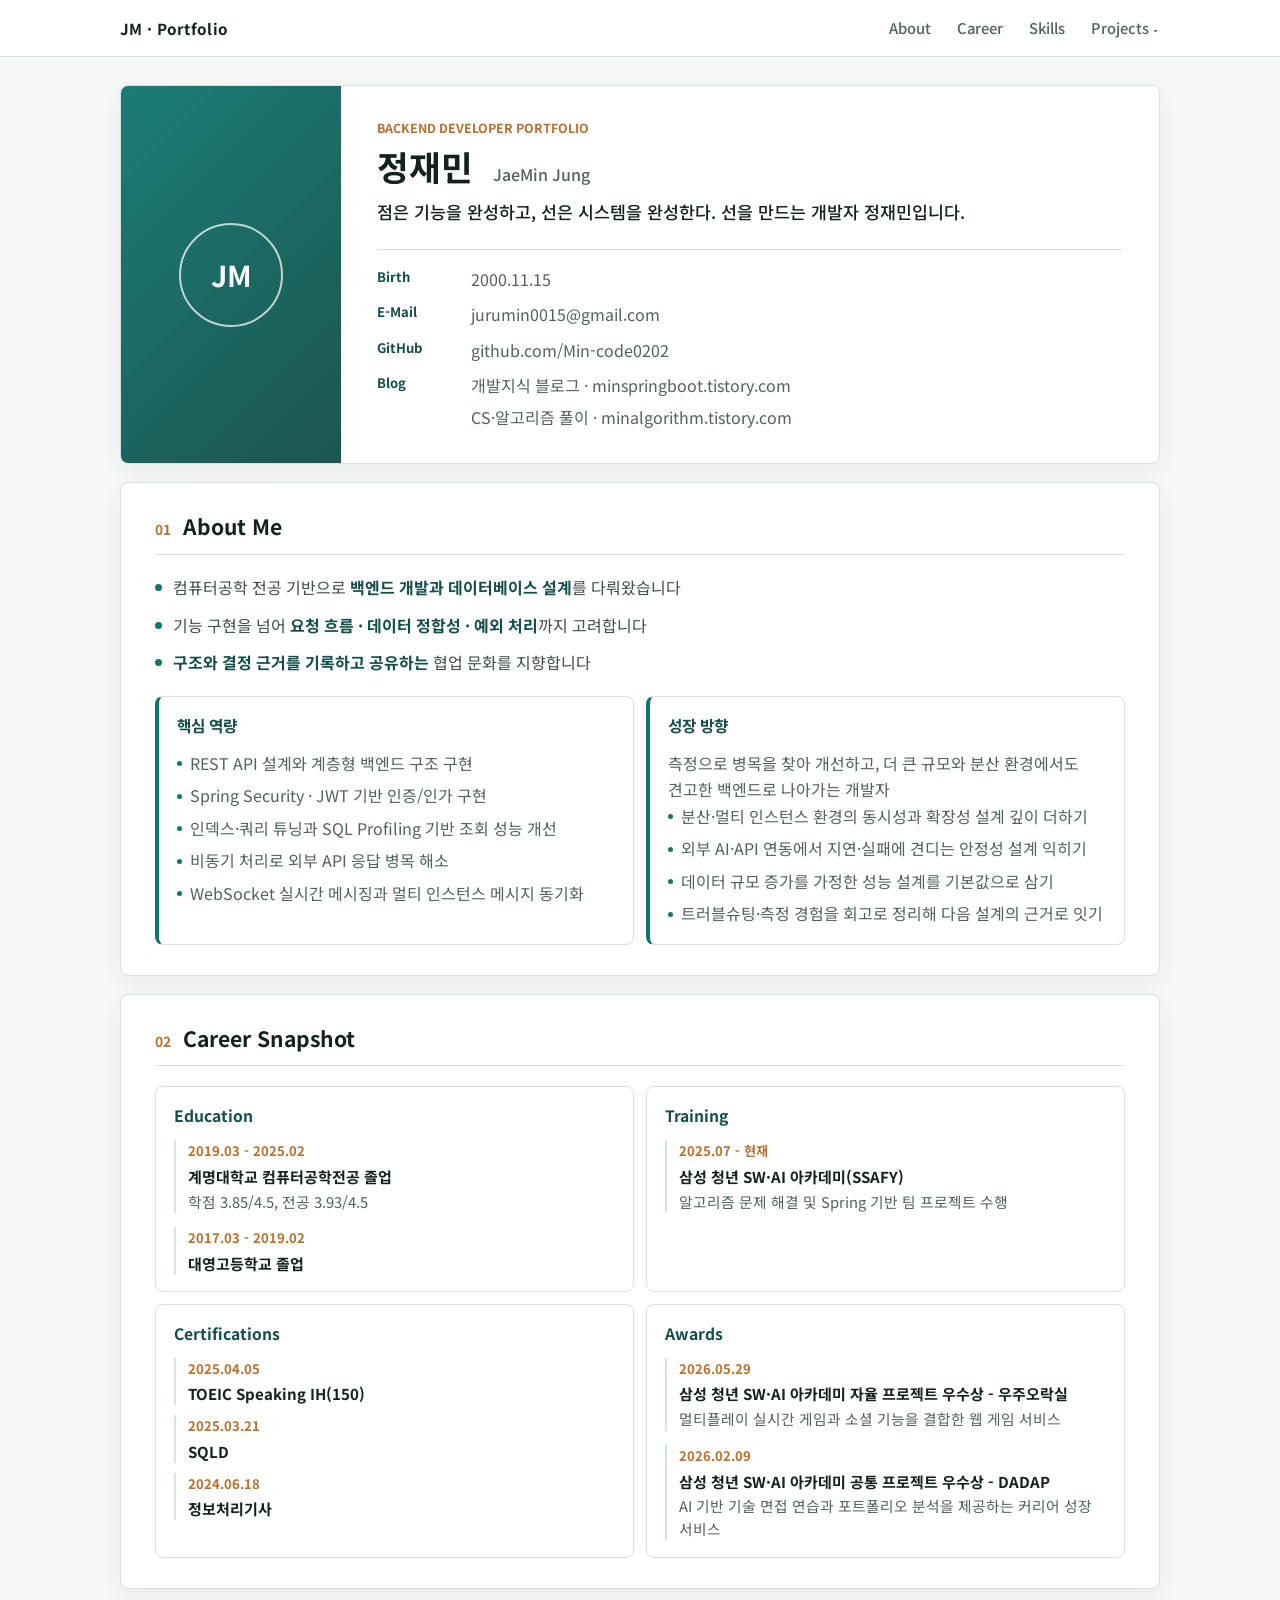
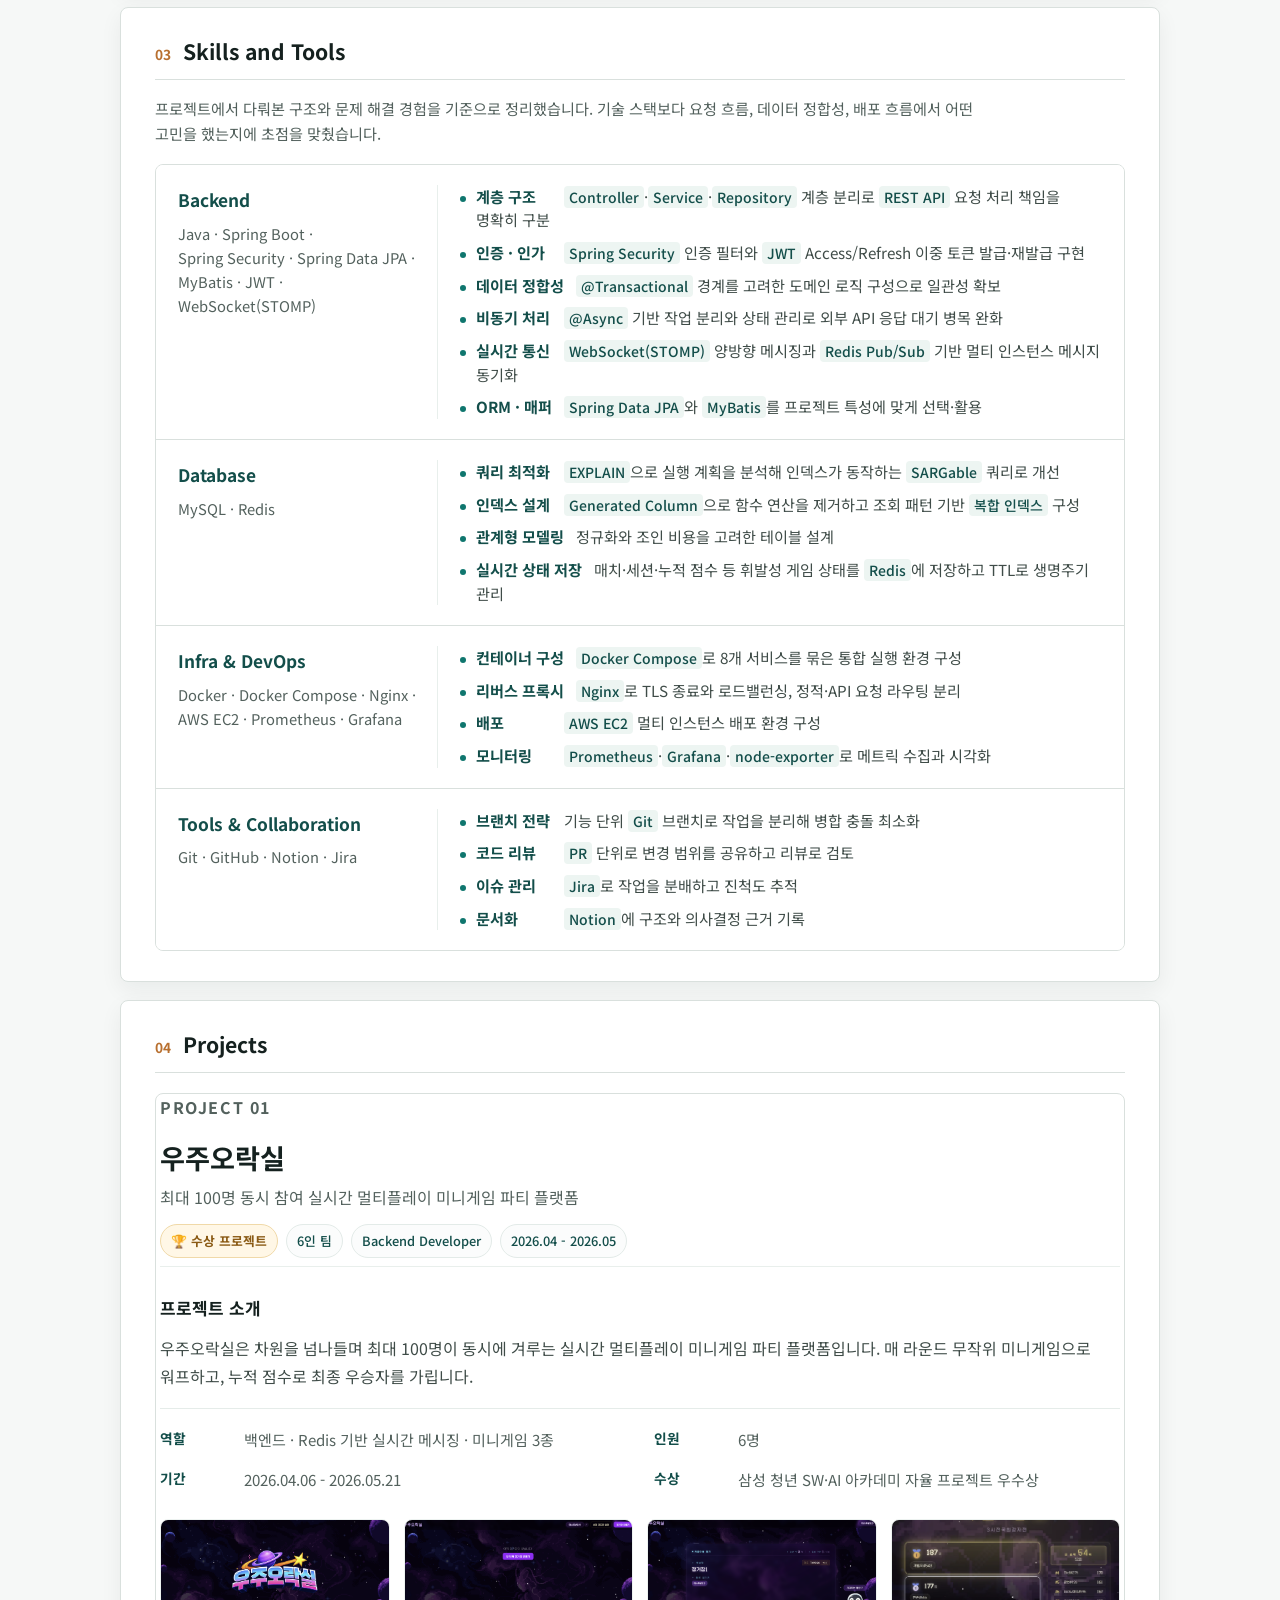
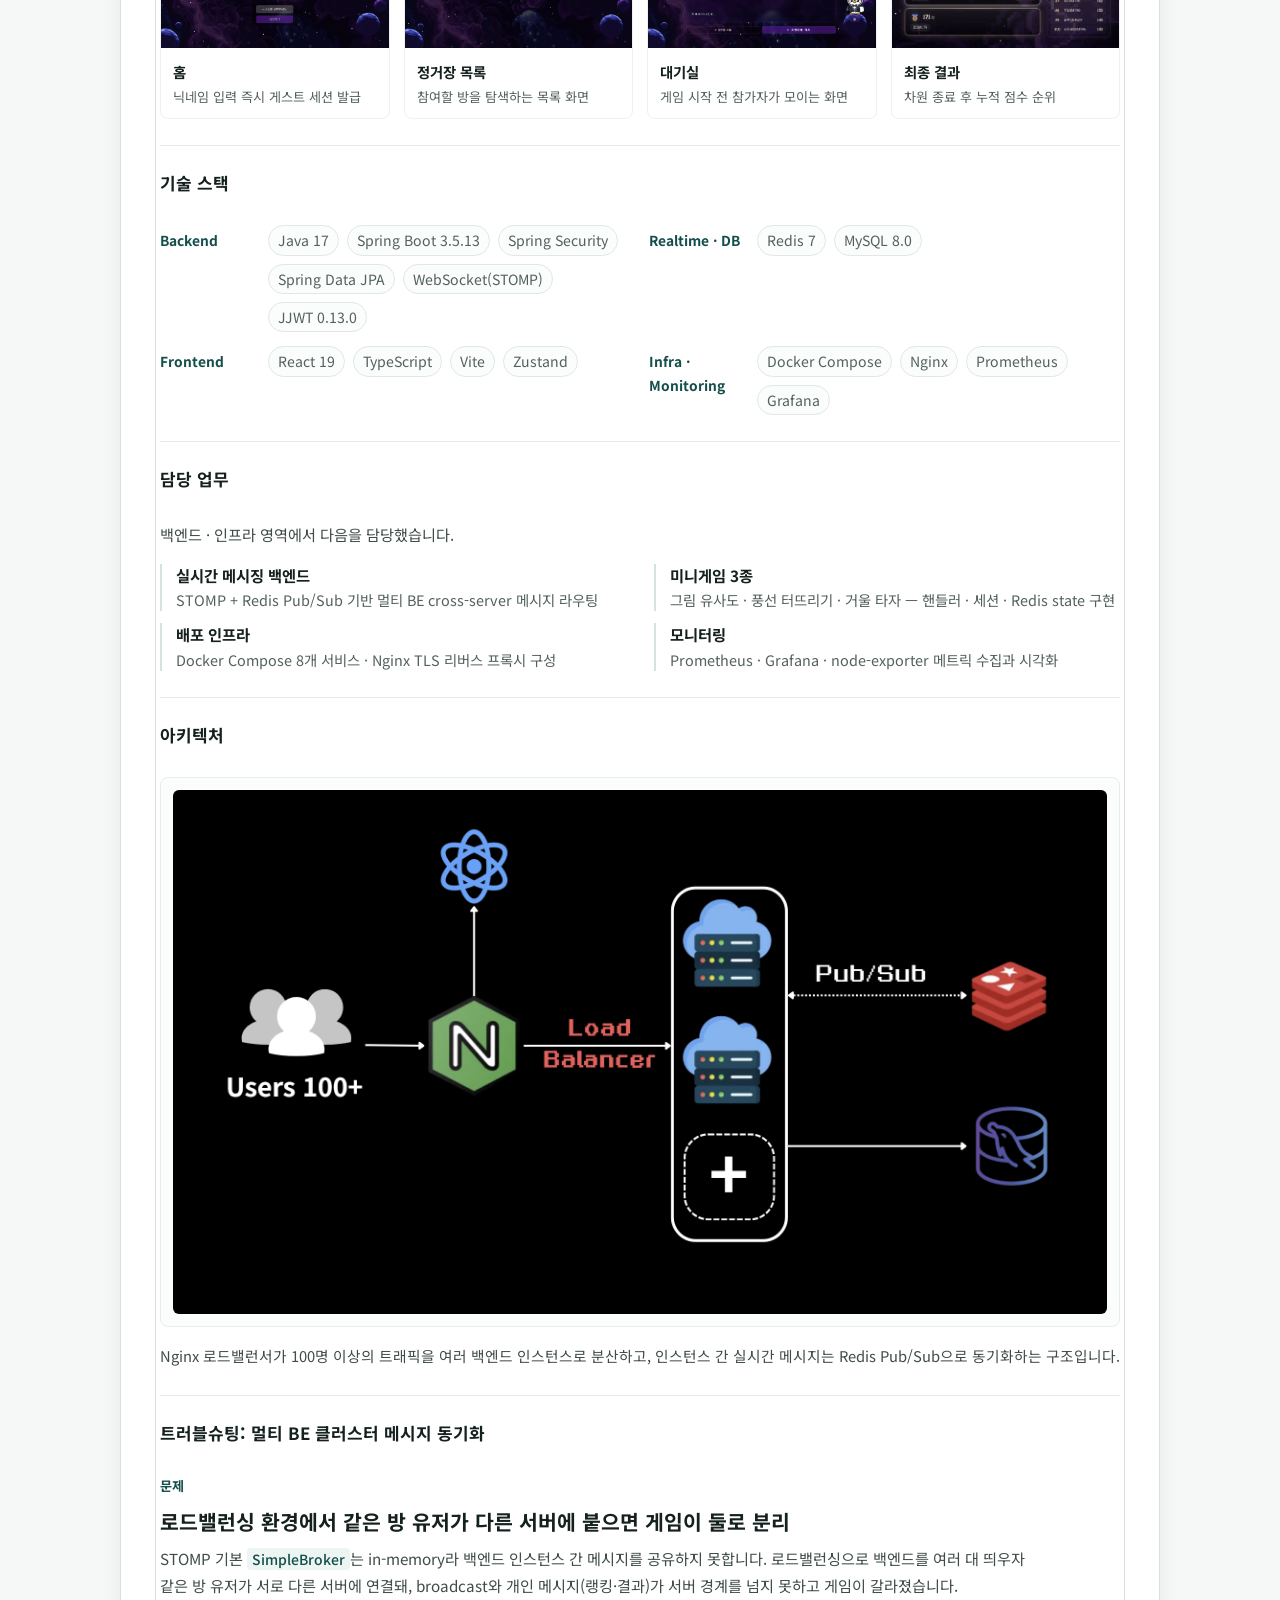
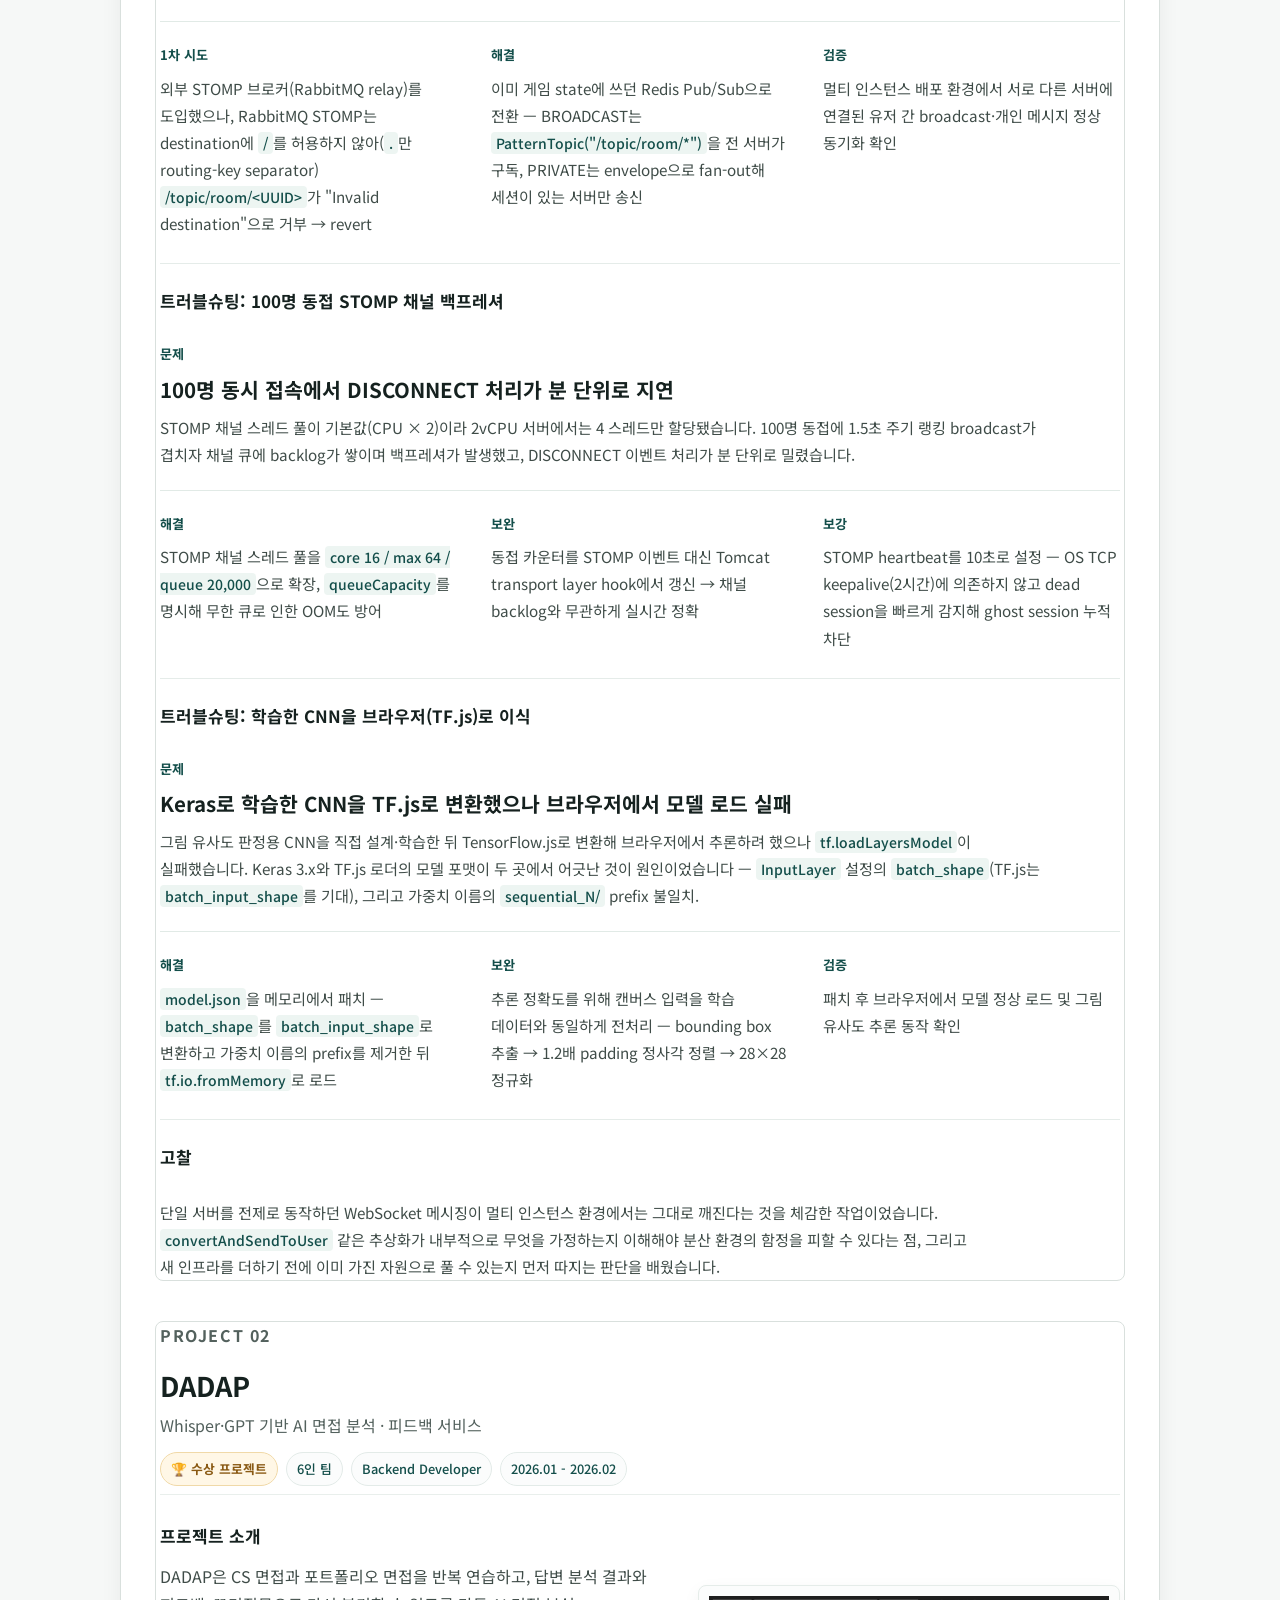
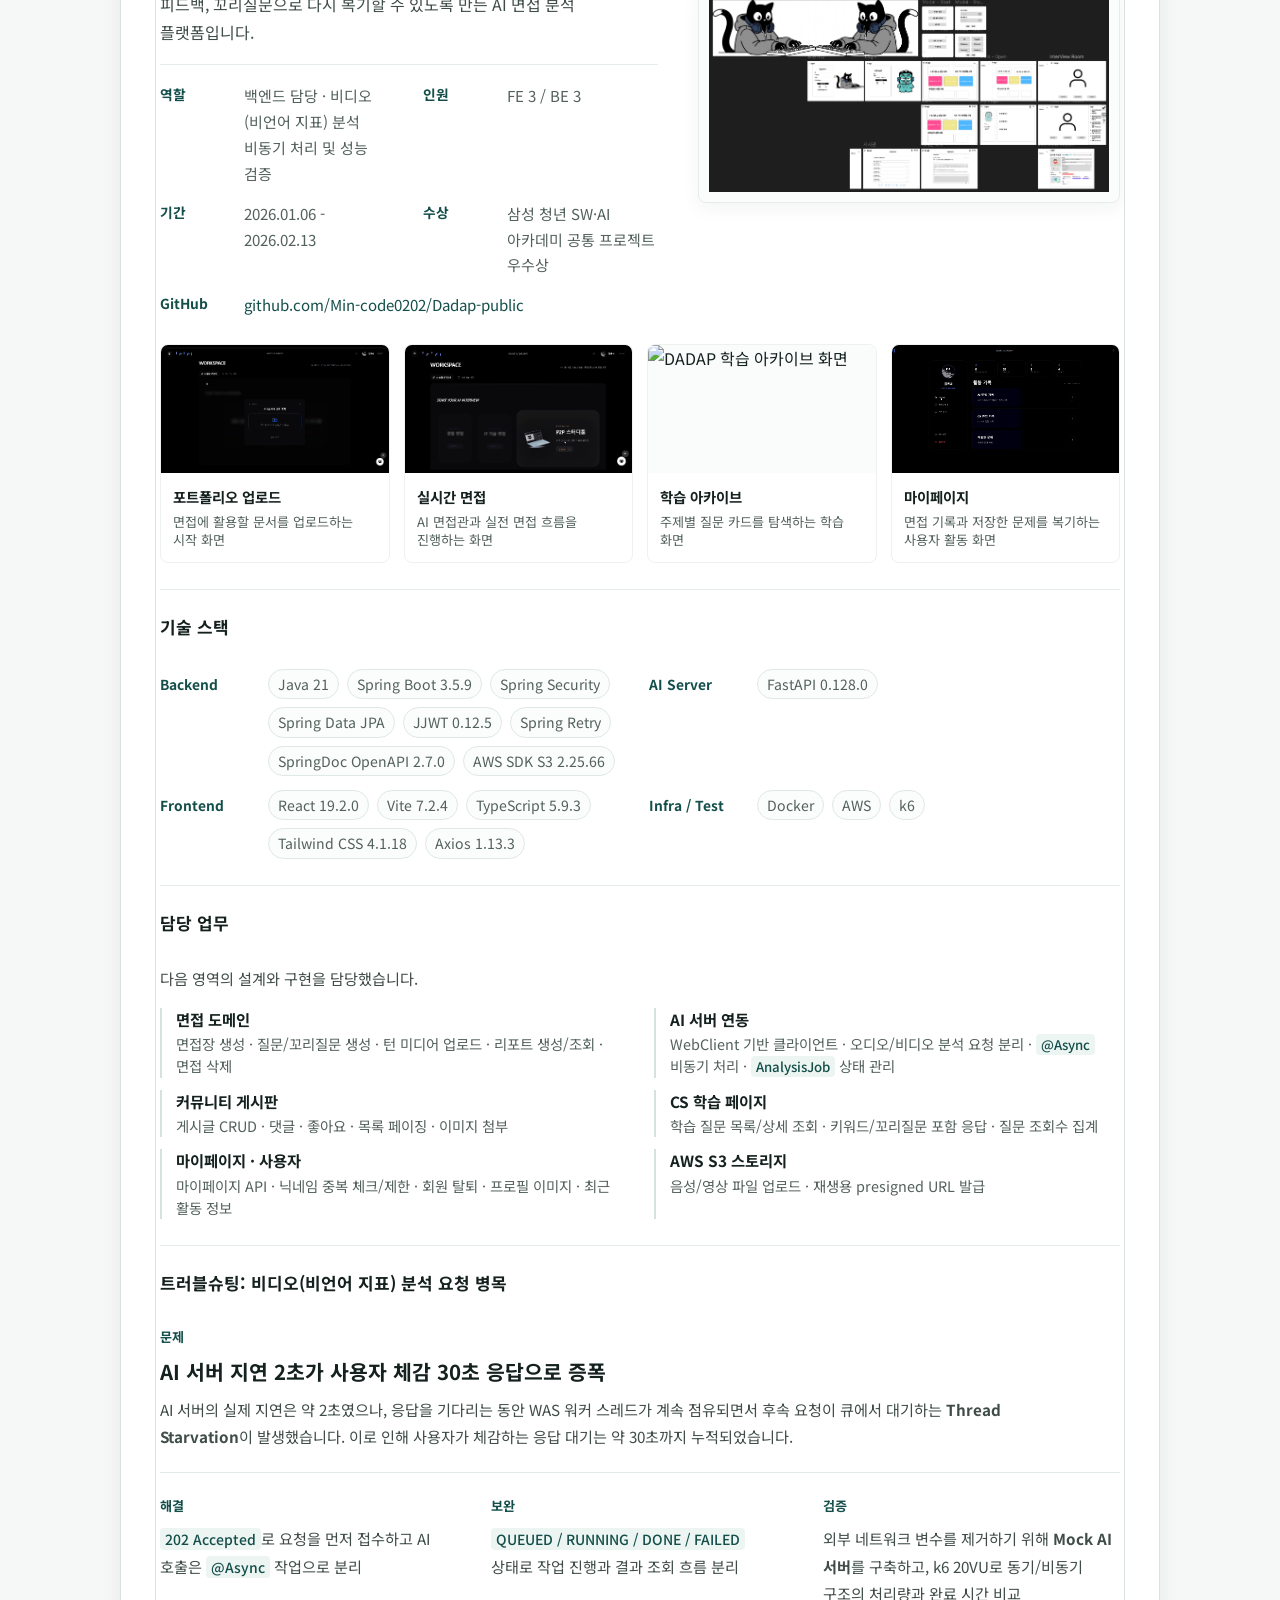
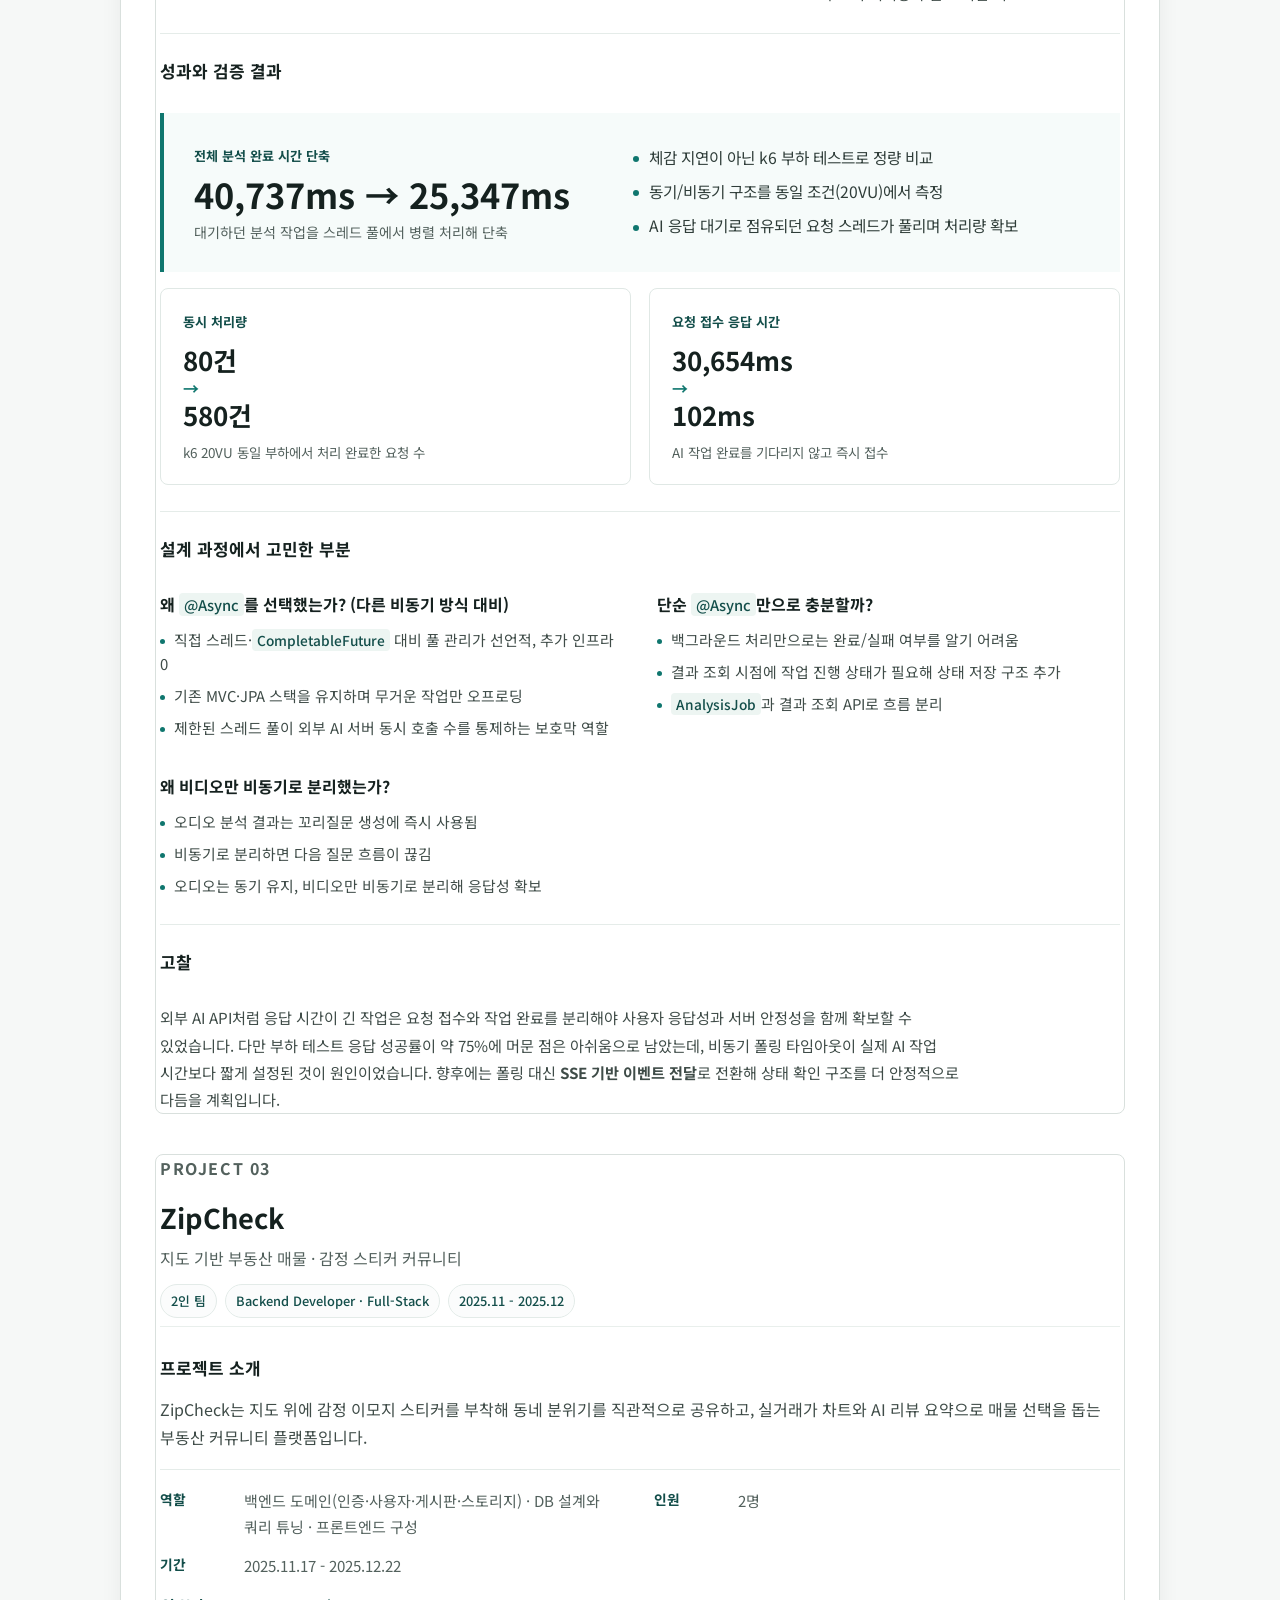
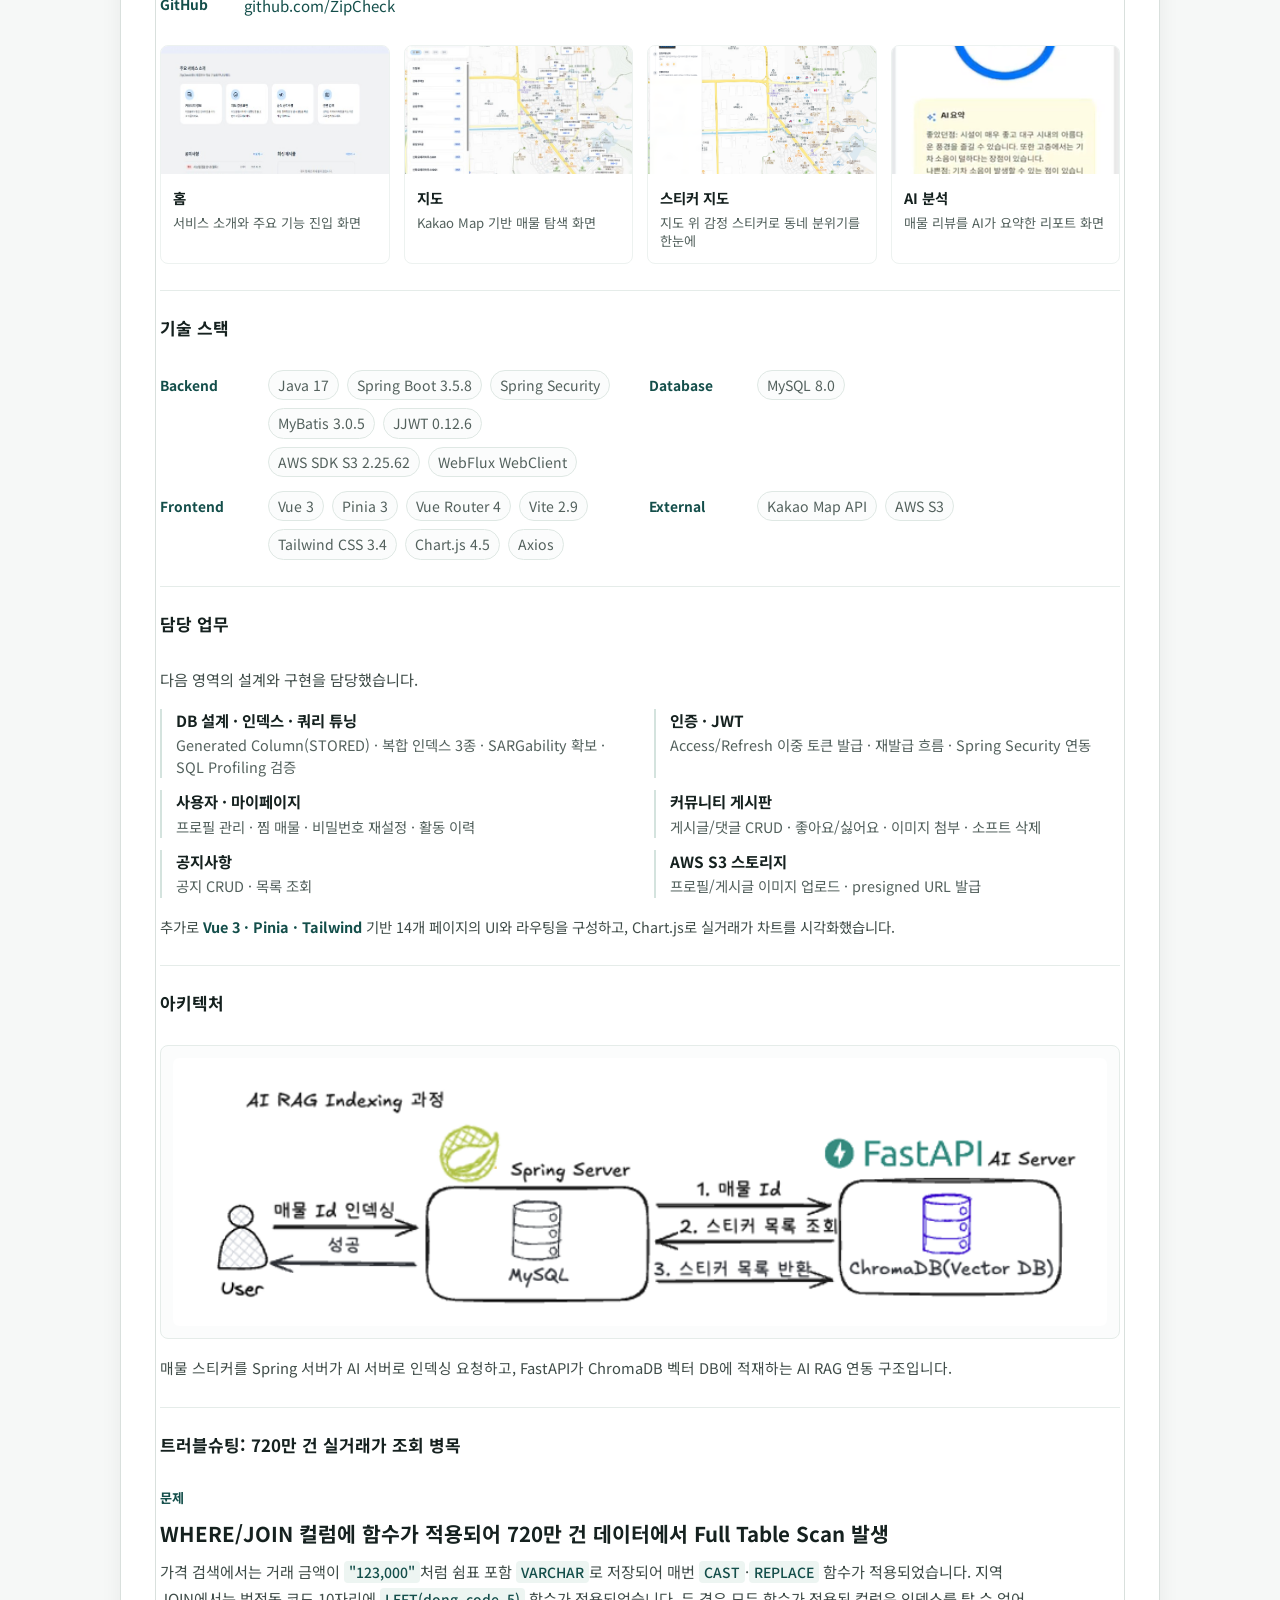
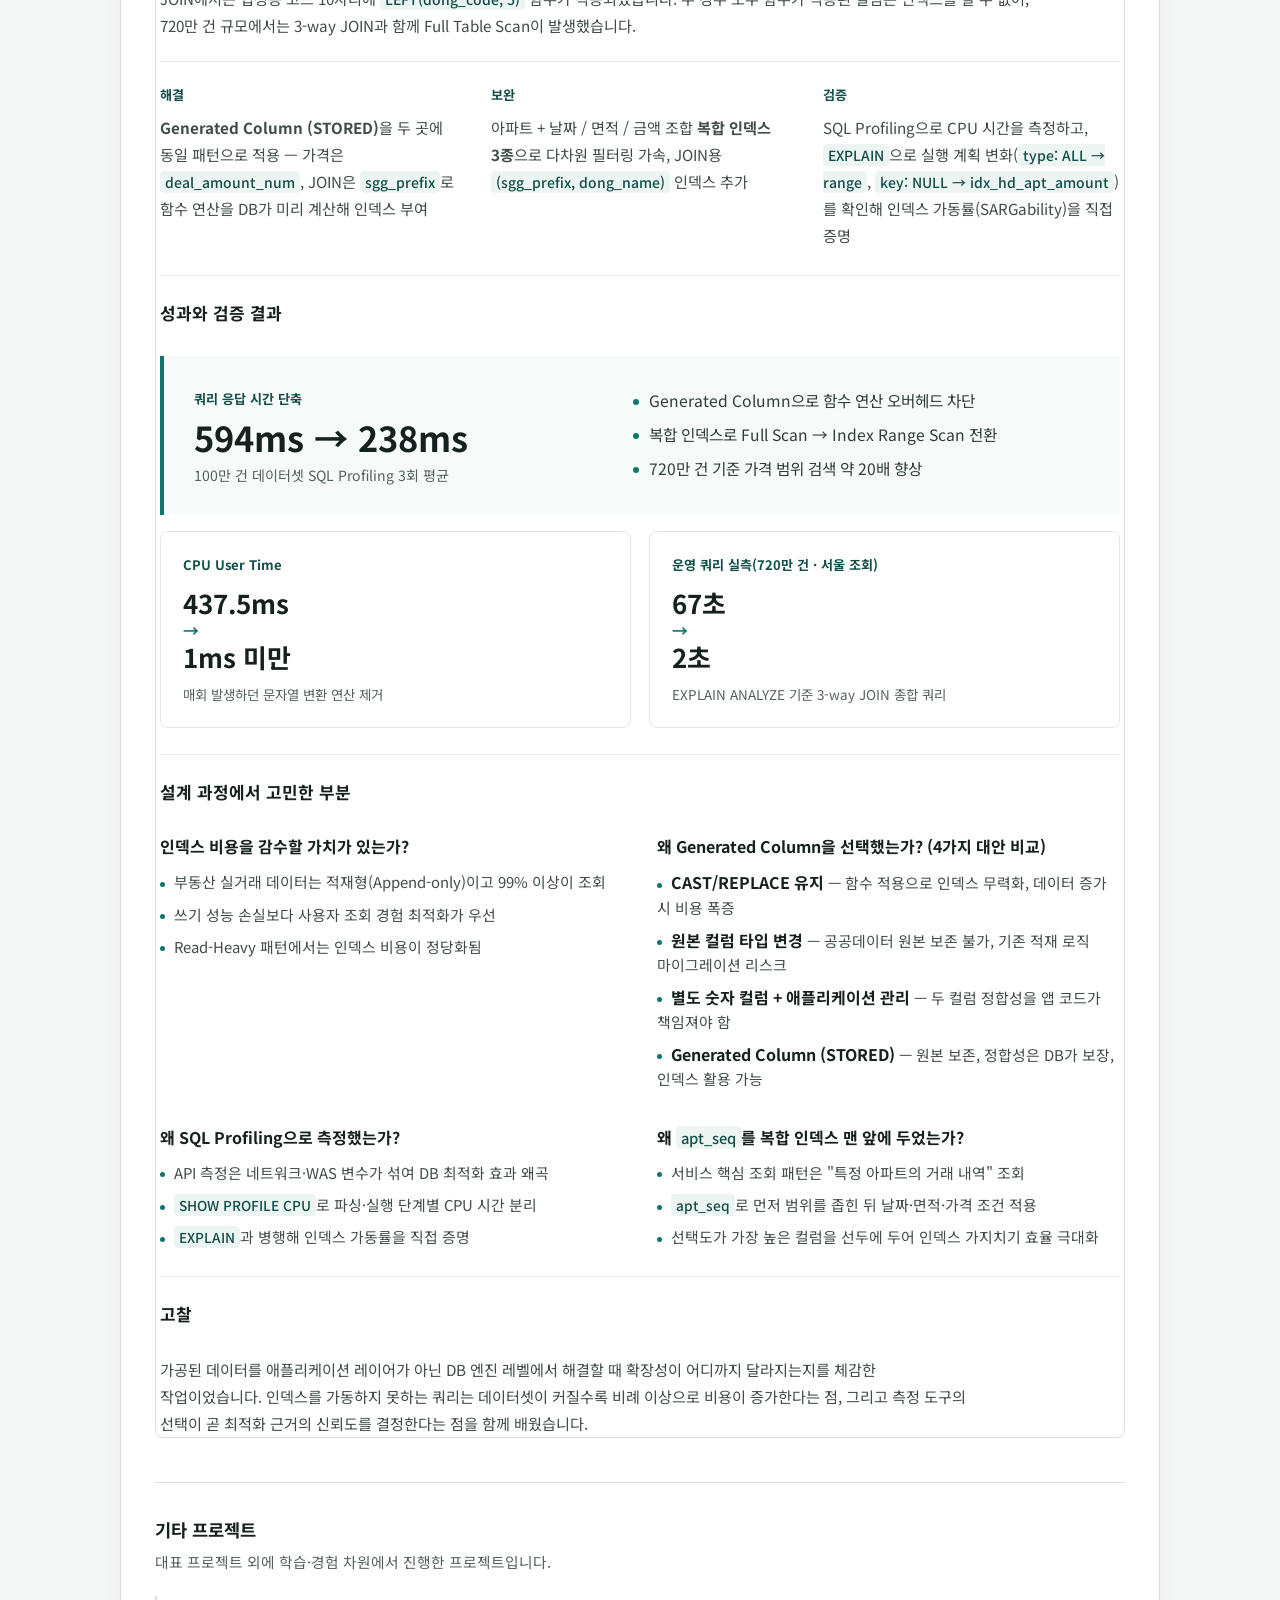
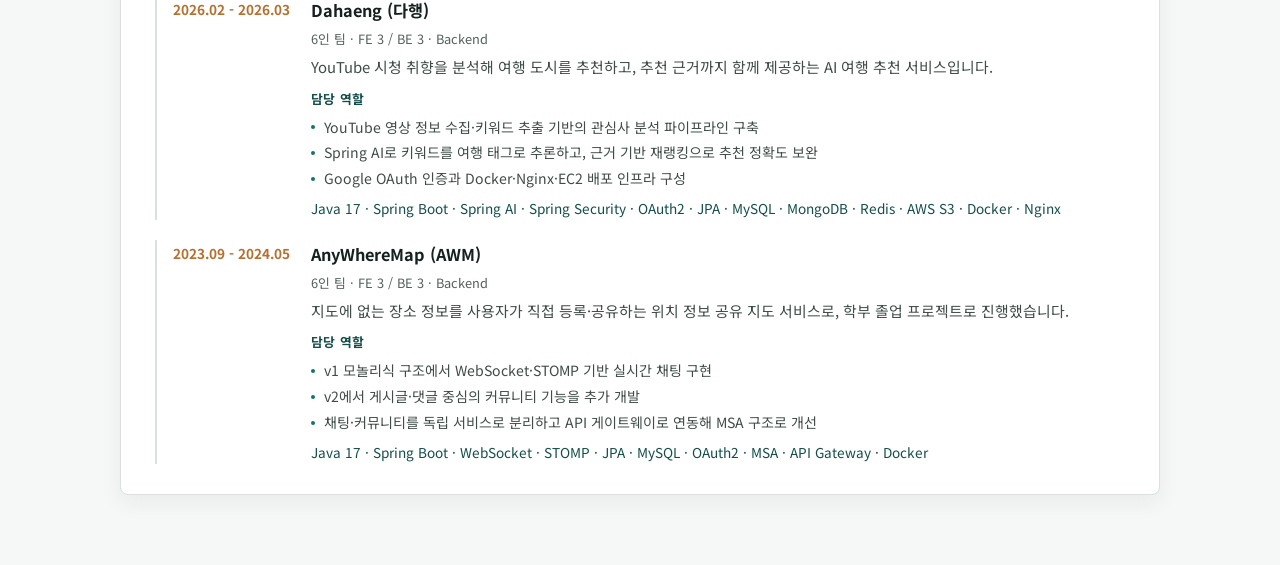
==== commit a4408856: "chore: unhide spacearcade infra and monitoring sections" ====
--- a/index.html
+++ b/index.html
@@ -316,7 +316,6 @@
                                     <span>Zustand</span>
                                 </div>
                             </div>
-                            <!-- spacearcade-infra-monitoring:start
                             <div>
                                 <strong>Infra · Monitoring</strong>
                                 <div class="stack-tags">
@@ -326,7 +325,6 @@
                                     <span>Grafana</span>
                                 </div>
                             </div>
-                            spacearcade-infra-monitoring:end -->
                         </div>
                     </section>
 
@@ -344,7 +342,6 @@
                                 <strong>미니게임 3종</strong>
                                 <span>그림 유사도 · 풍선 터뜨리기 · 거울 타자 — 핸들러 · 세션 · Redis state 구현</span>
                             </li>
-                            <!-- spacearcade-infra-monitoring:start
                             <li>
                                 <strong>배포 인프라</strong>
                                 <span>Docker Compose 8개 서비스 · Nginx TLS 리버스 프록시 구성</span>
@@ -353,7 +350,6 @@
                                 <strong>모니터링</strong>
                                 <span>Prometheus · Grafana · node-exporter 메트릭 수집과 시각화</span>
                             </li>
-                            spacearcade-infra-monitoring:end -->
                         </ul>
                     </section>
 
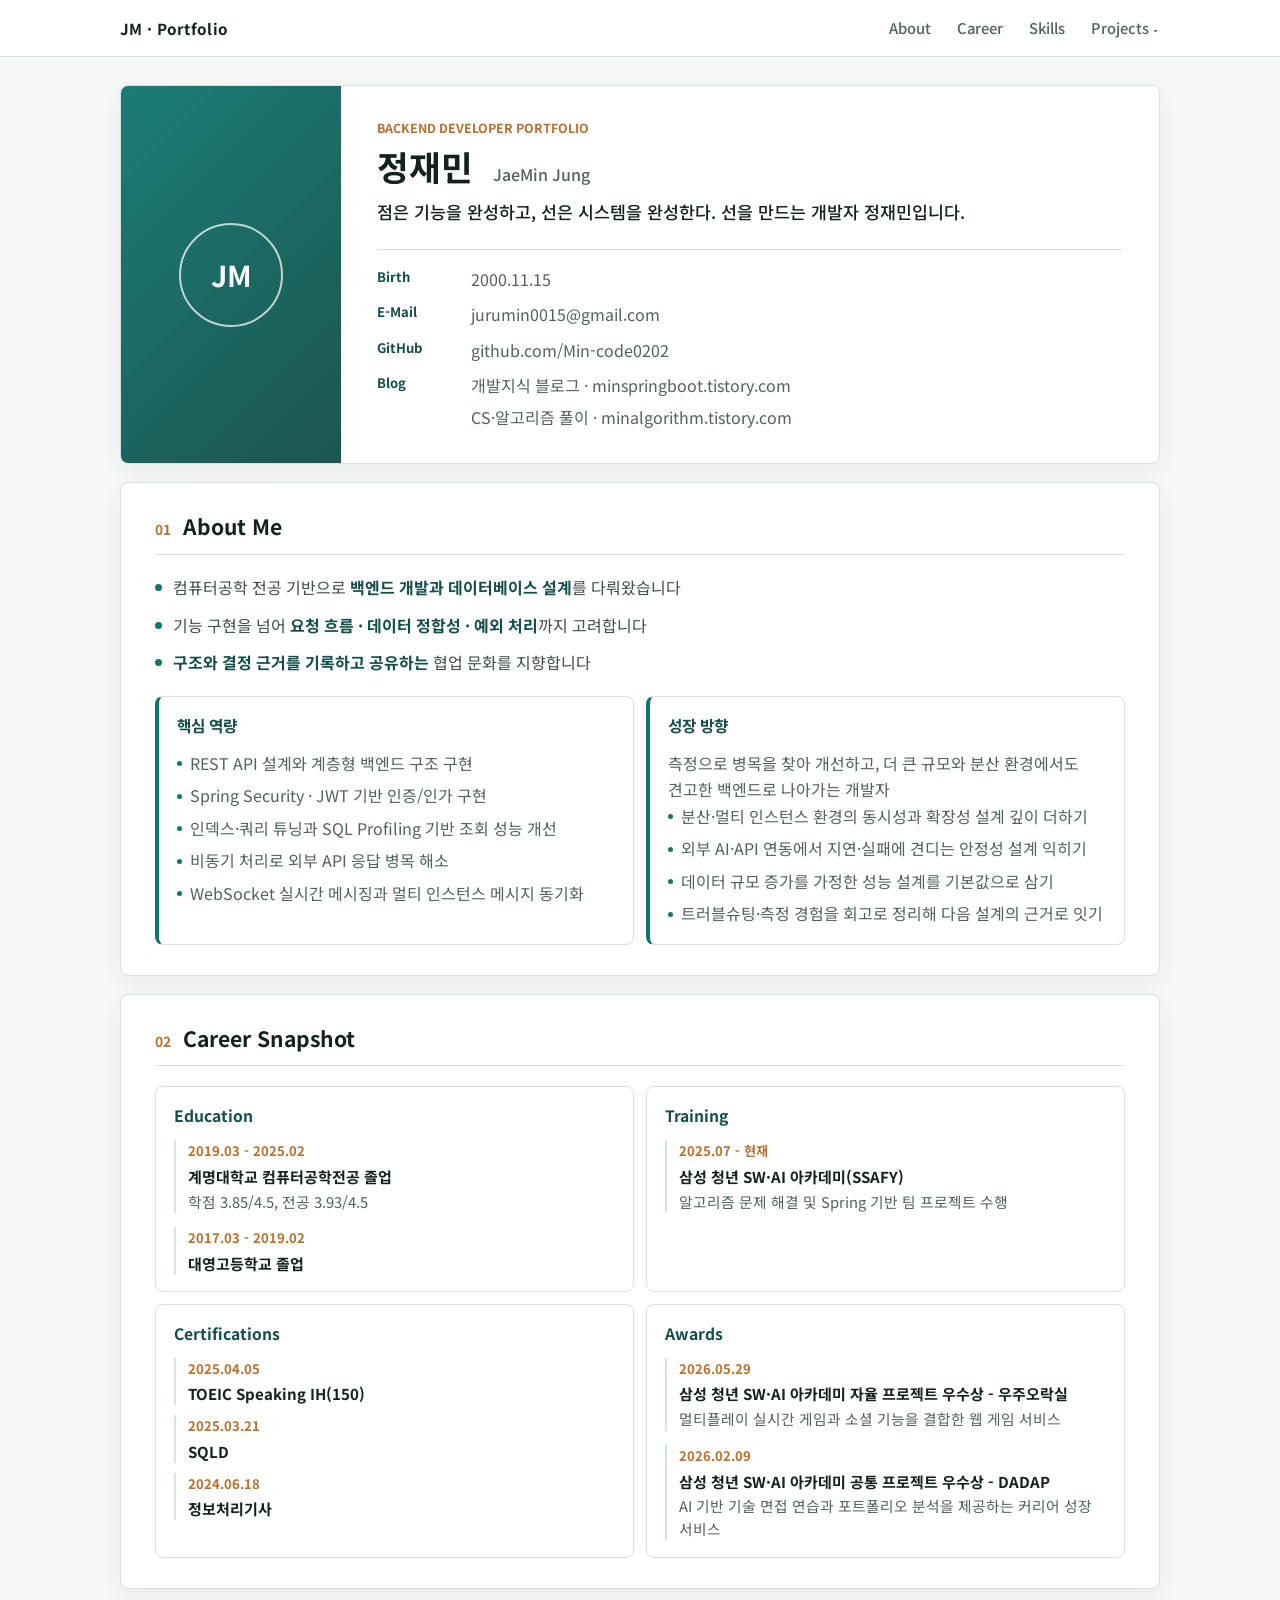
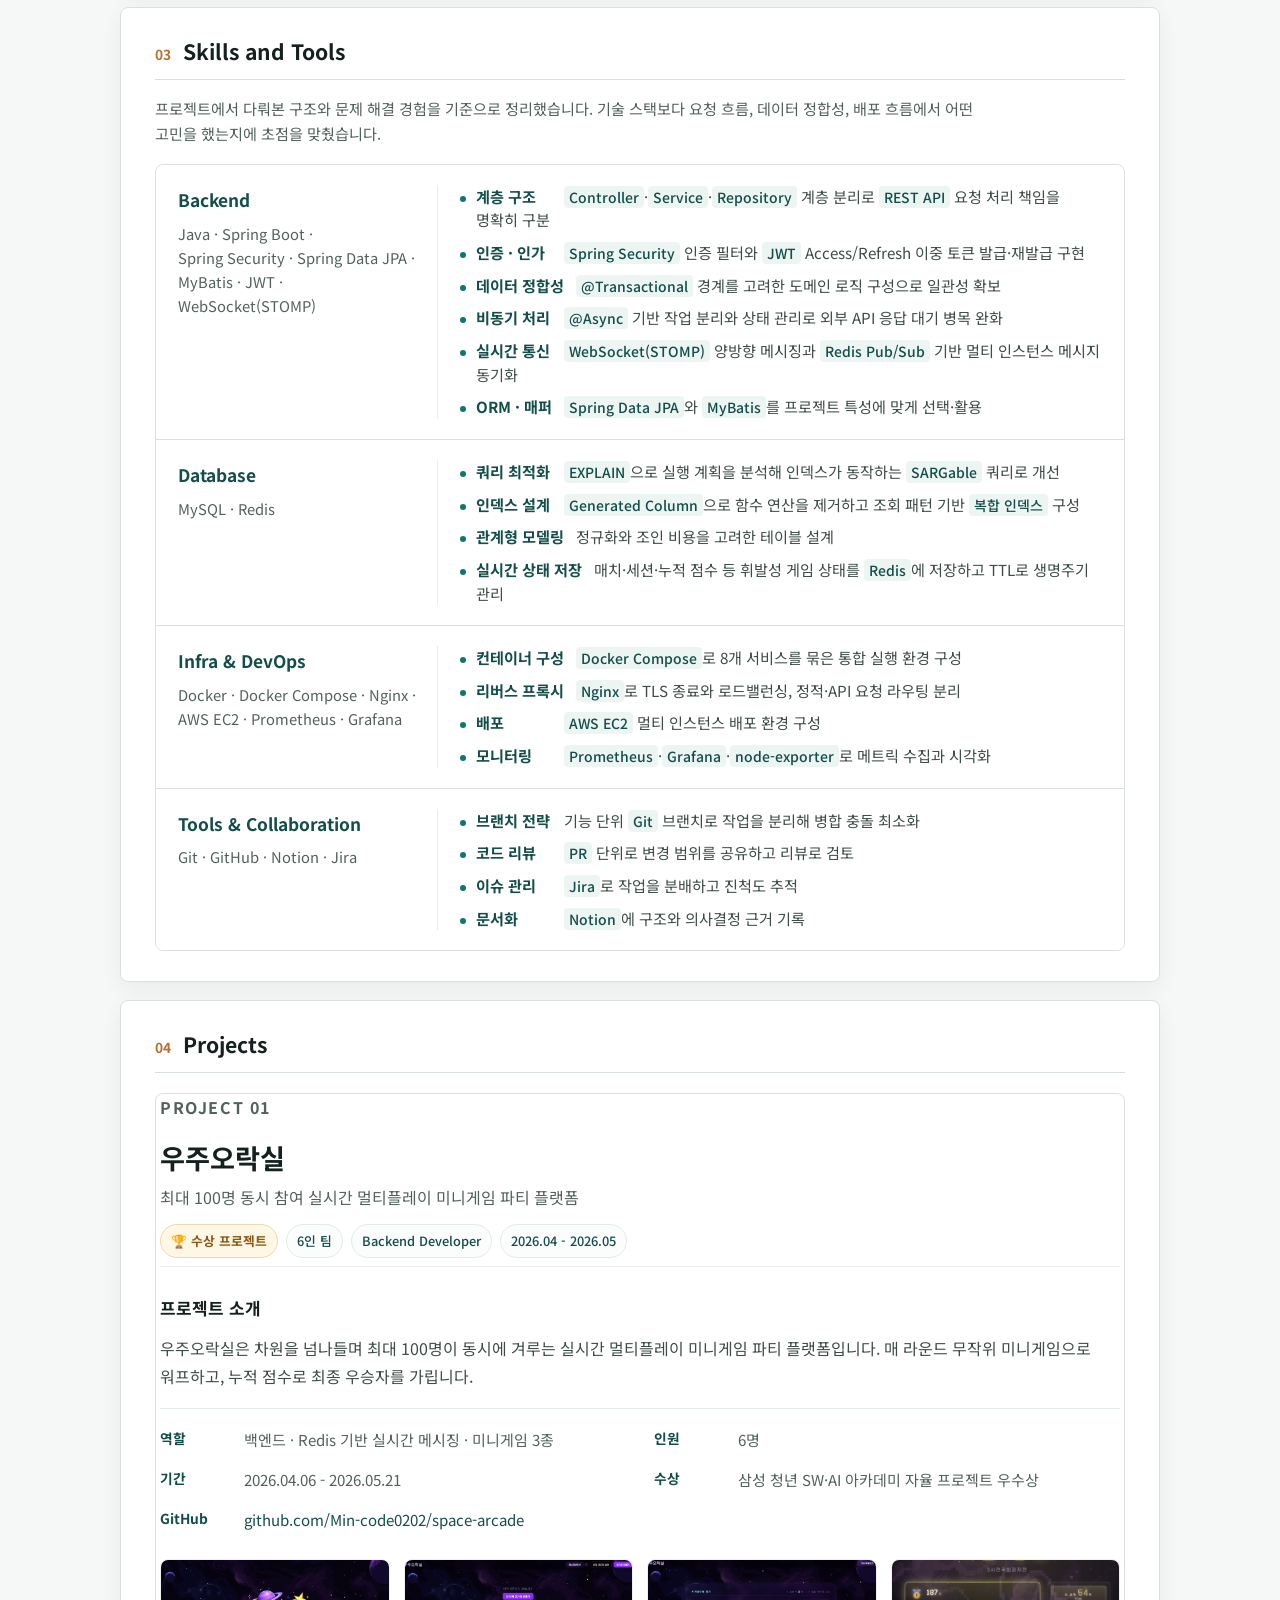
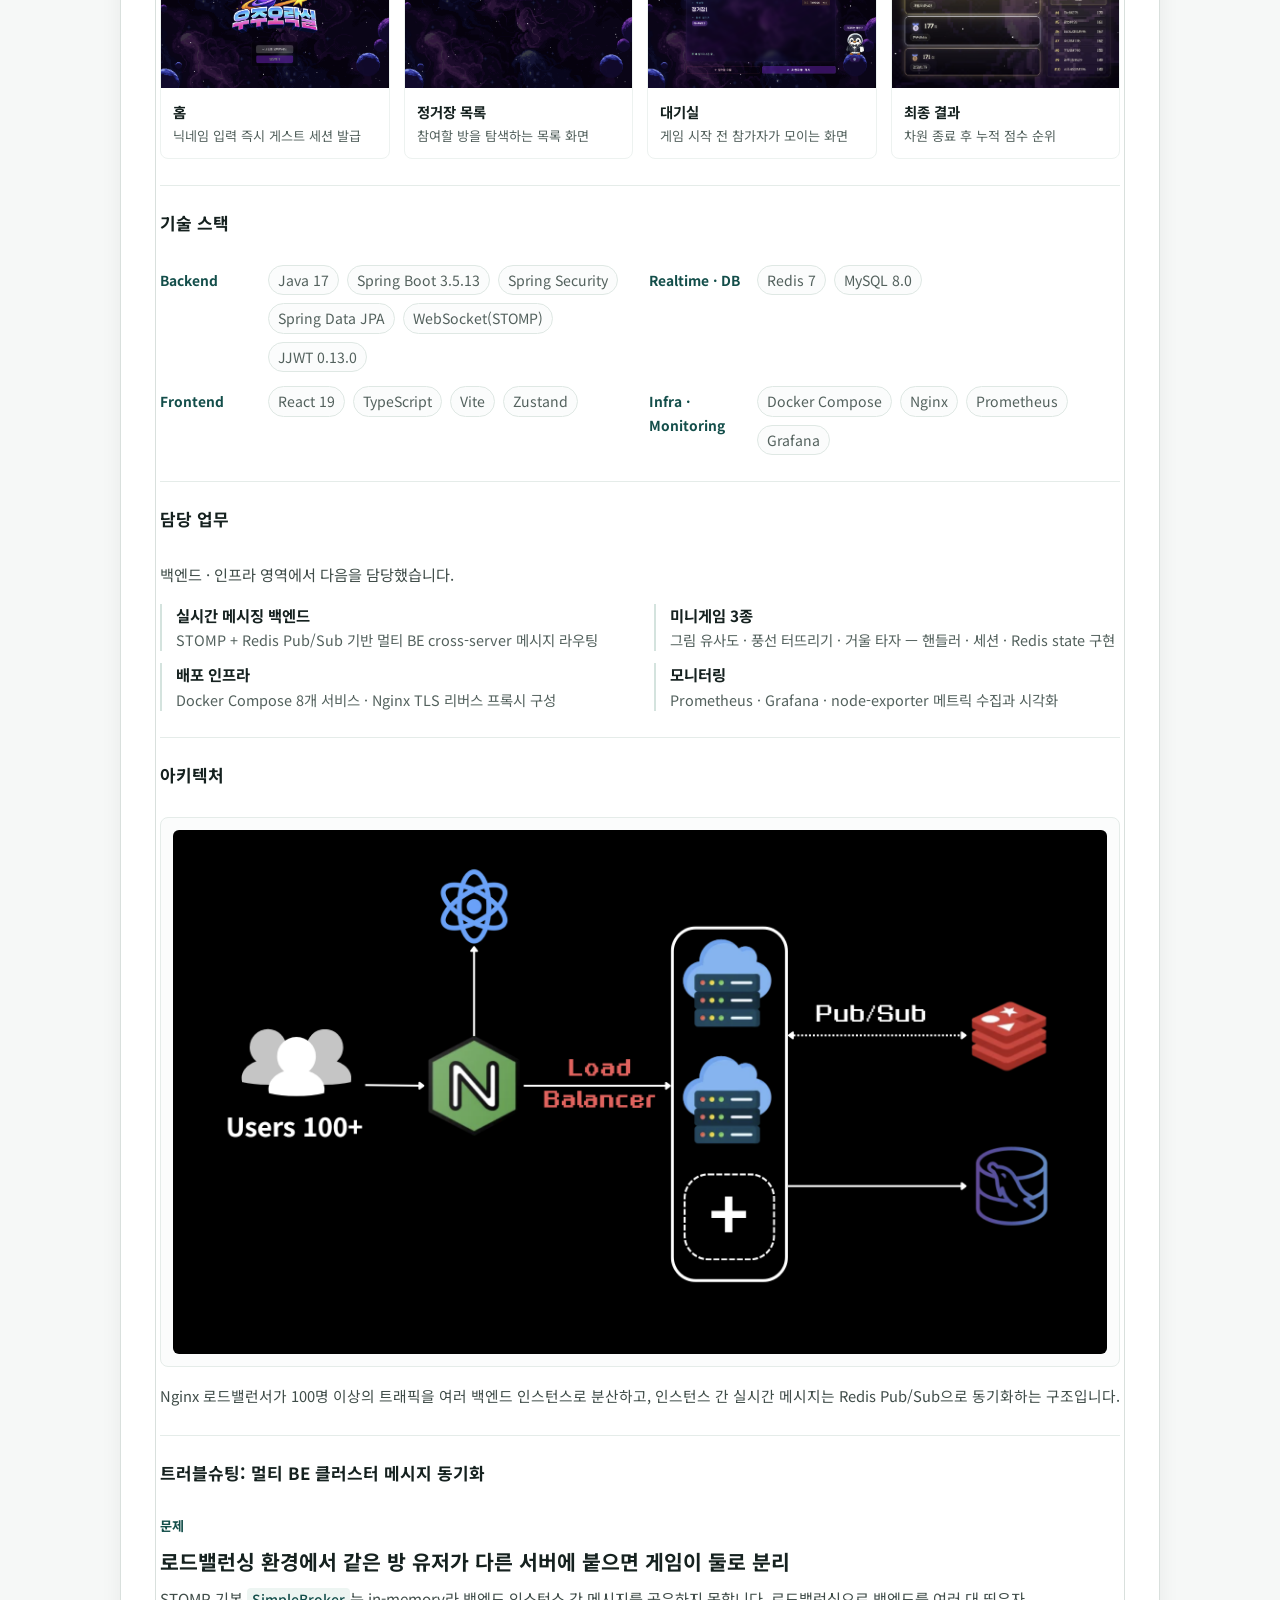
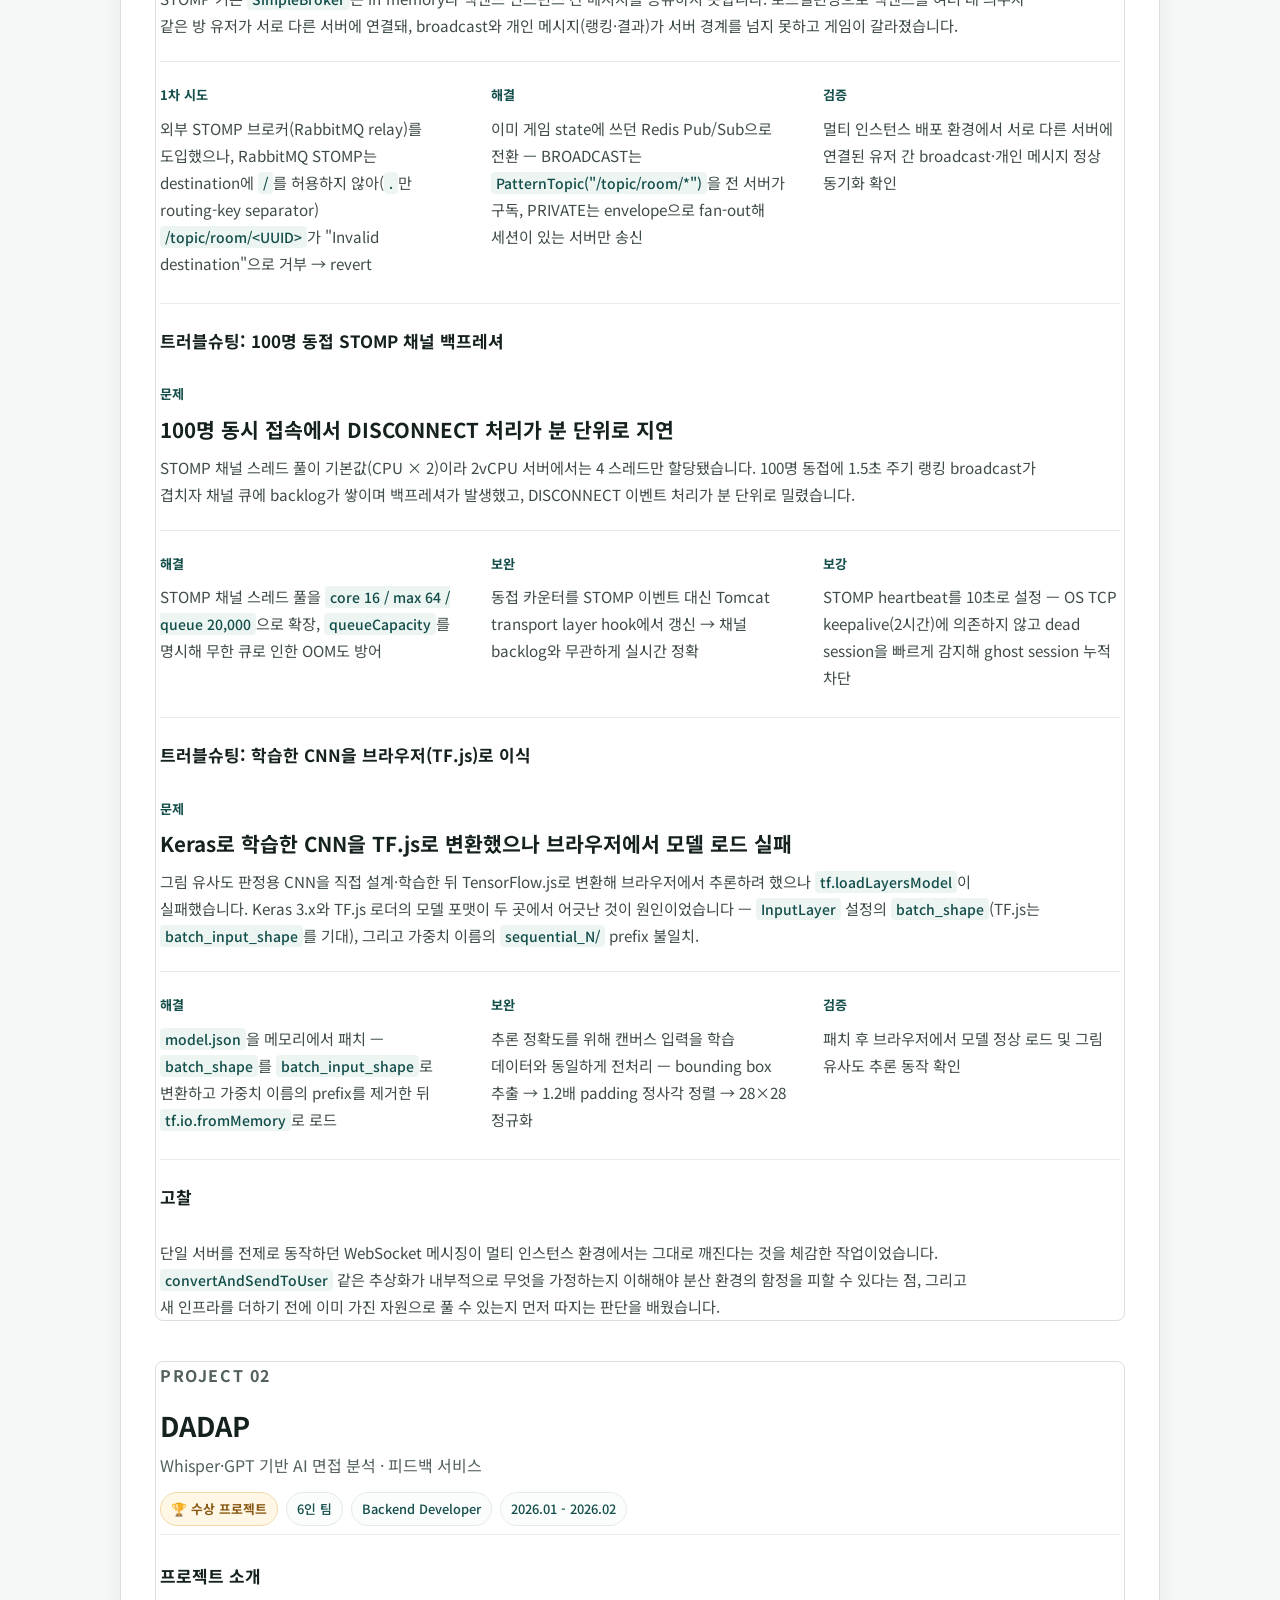
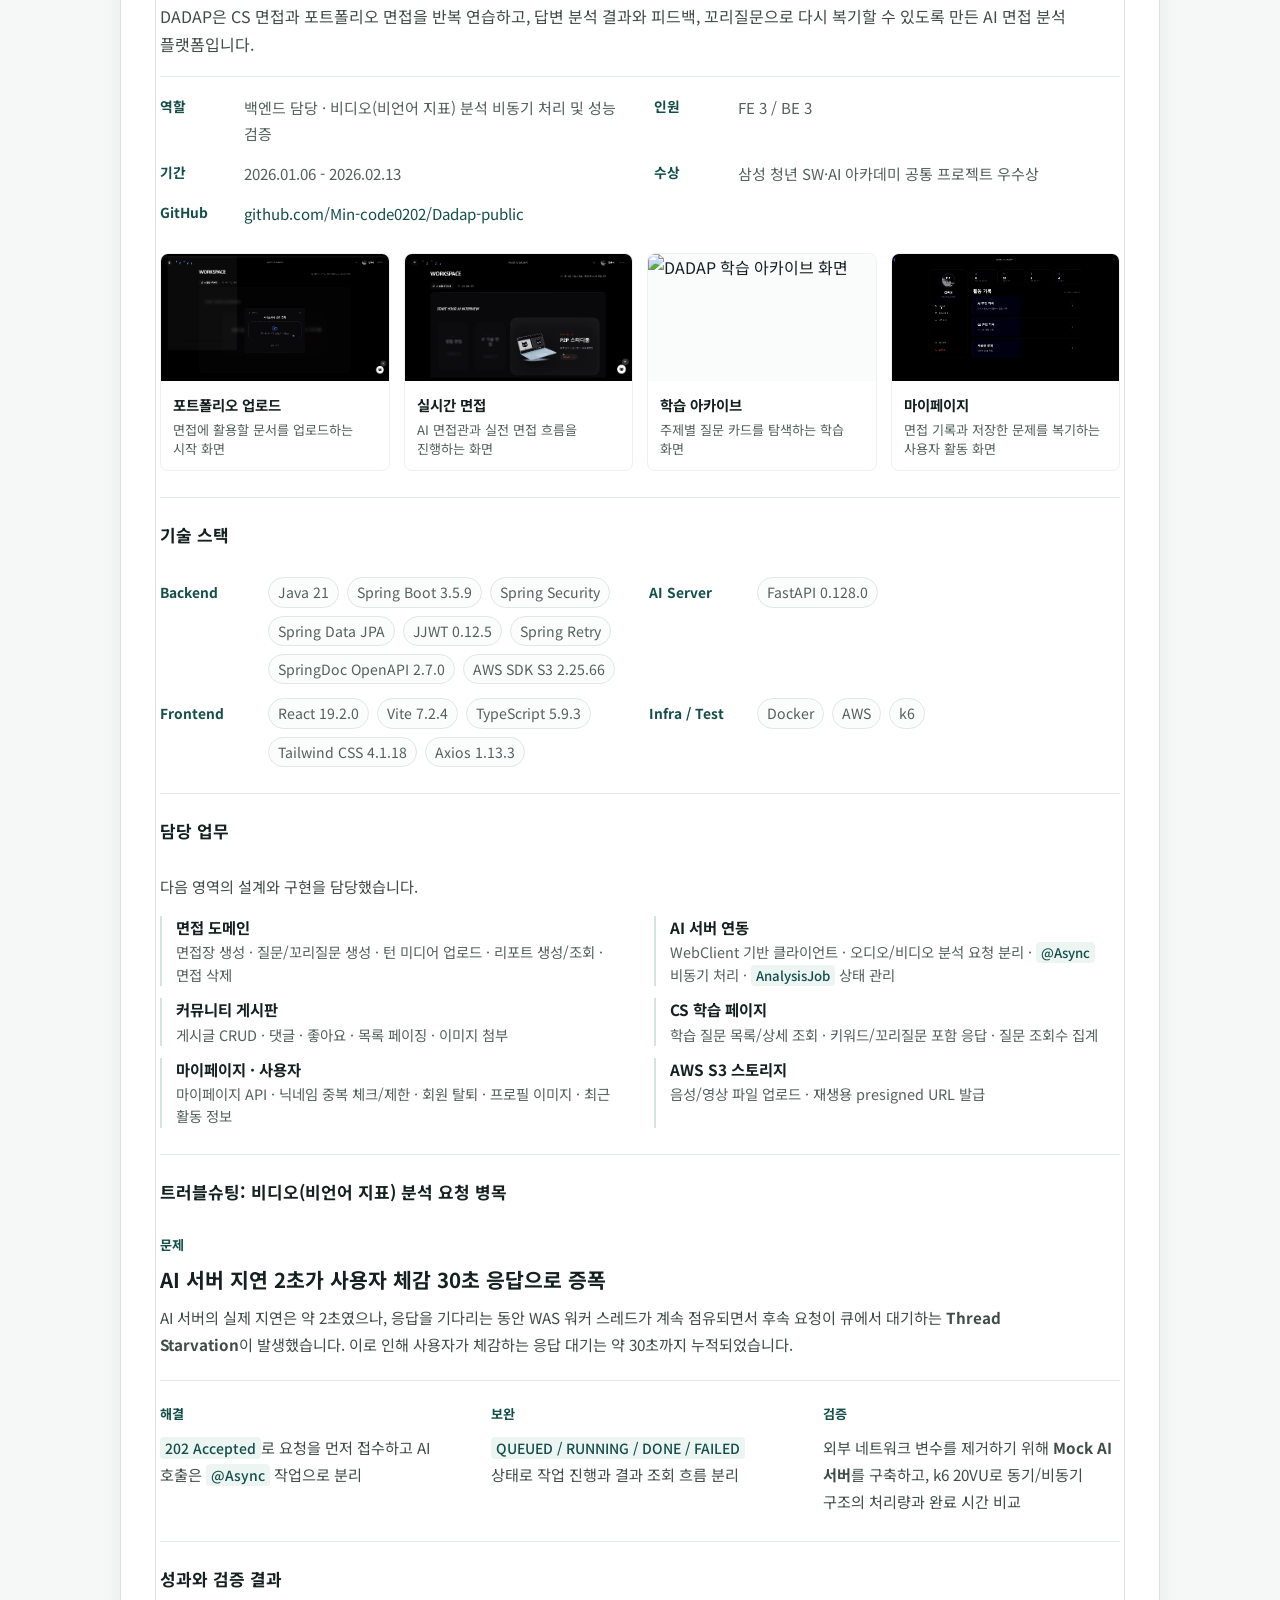
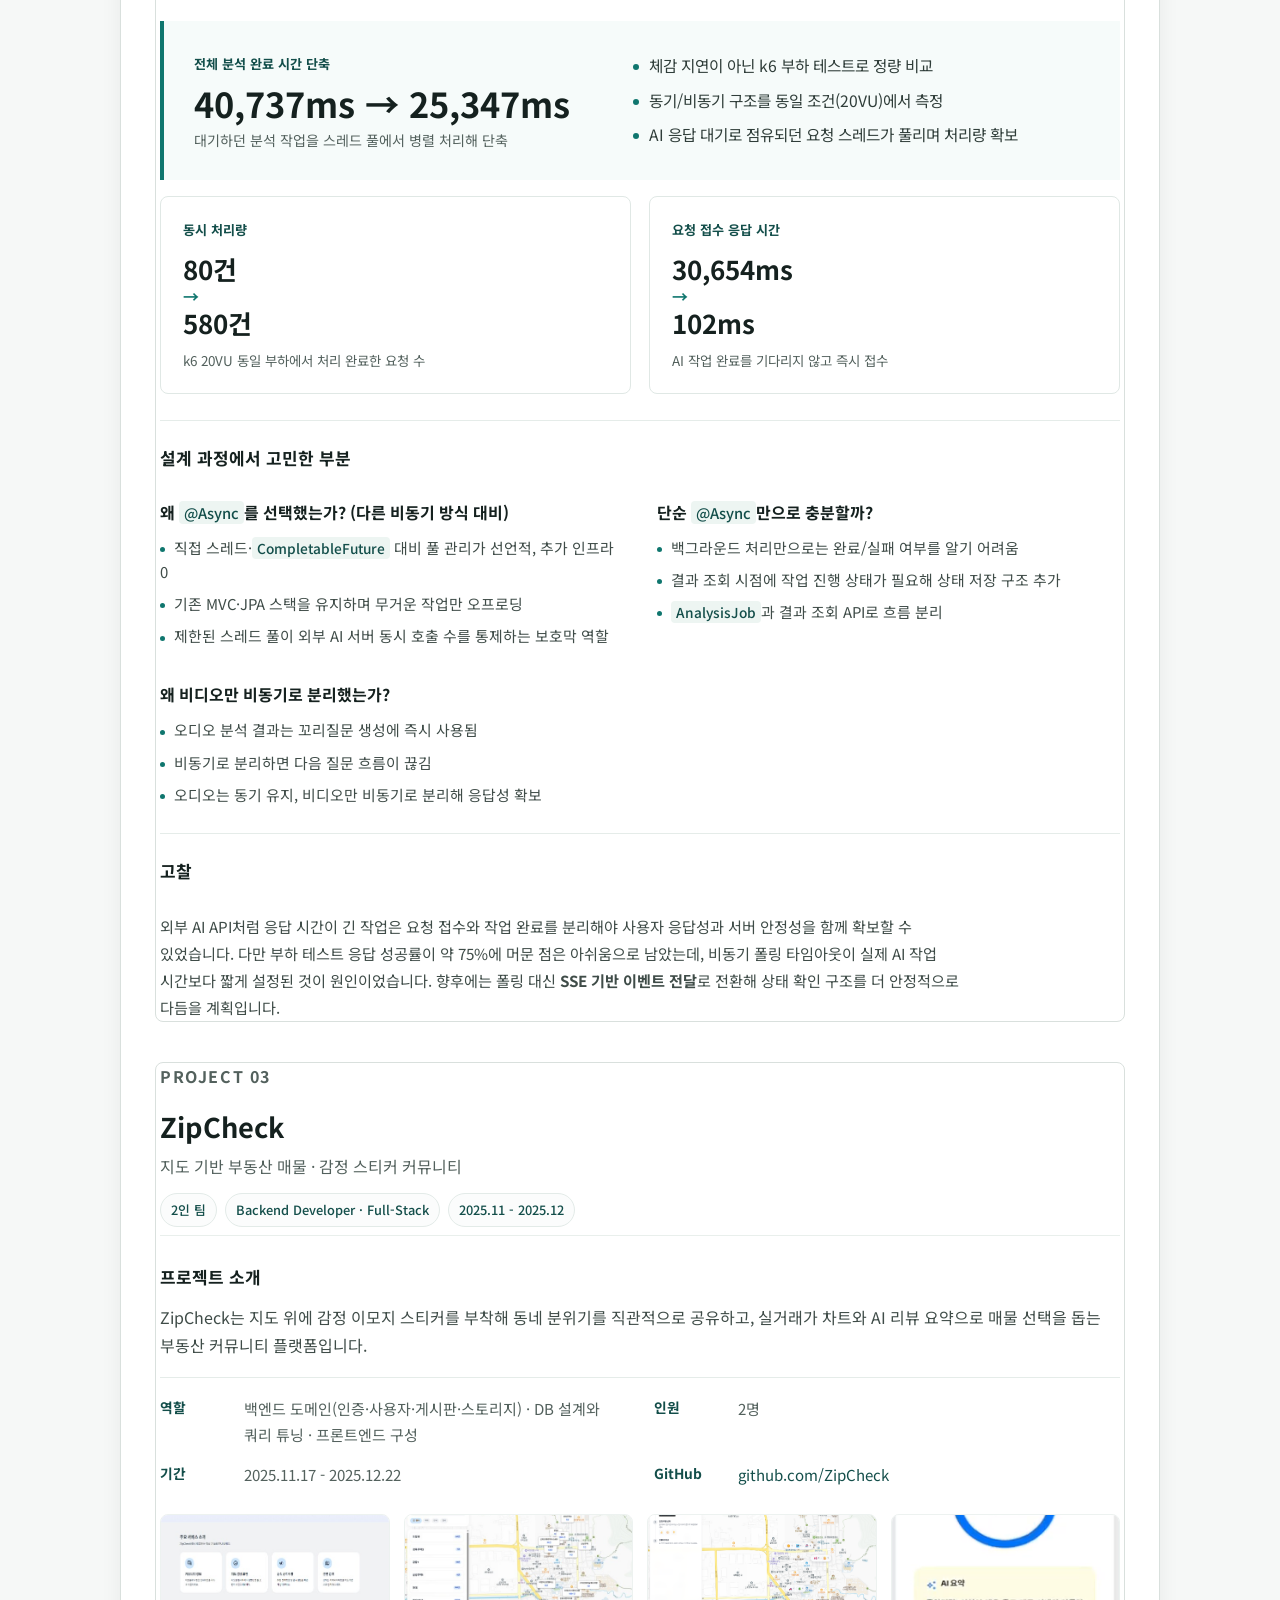
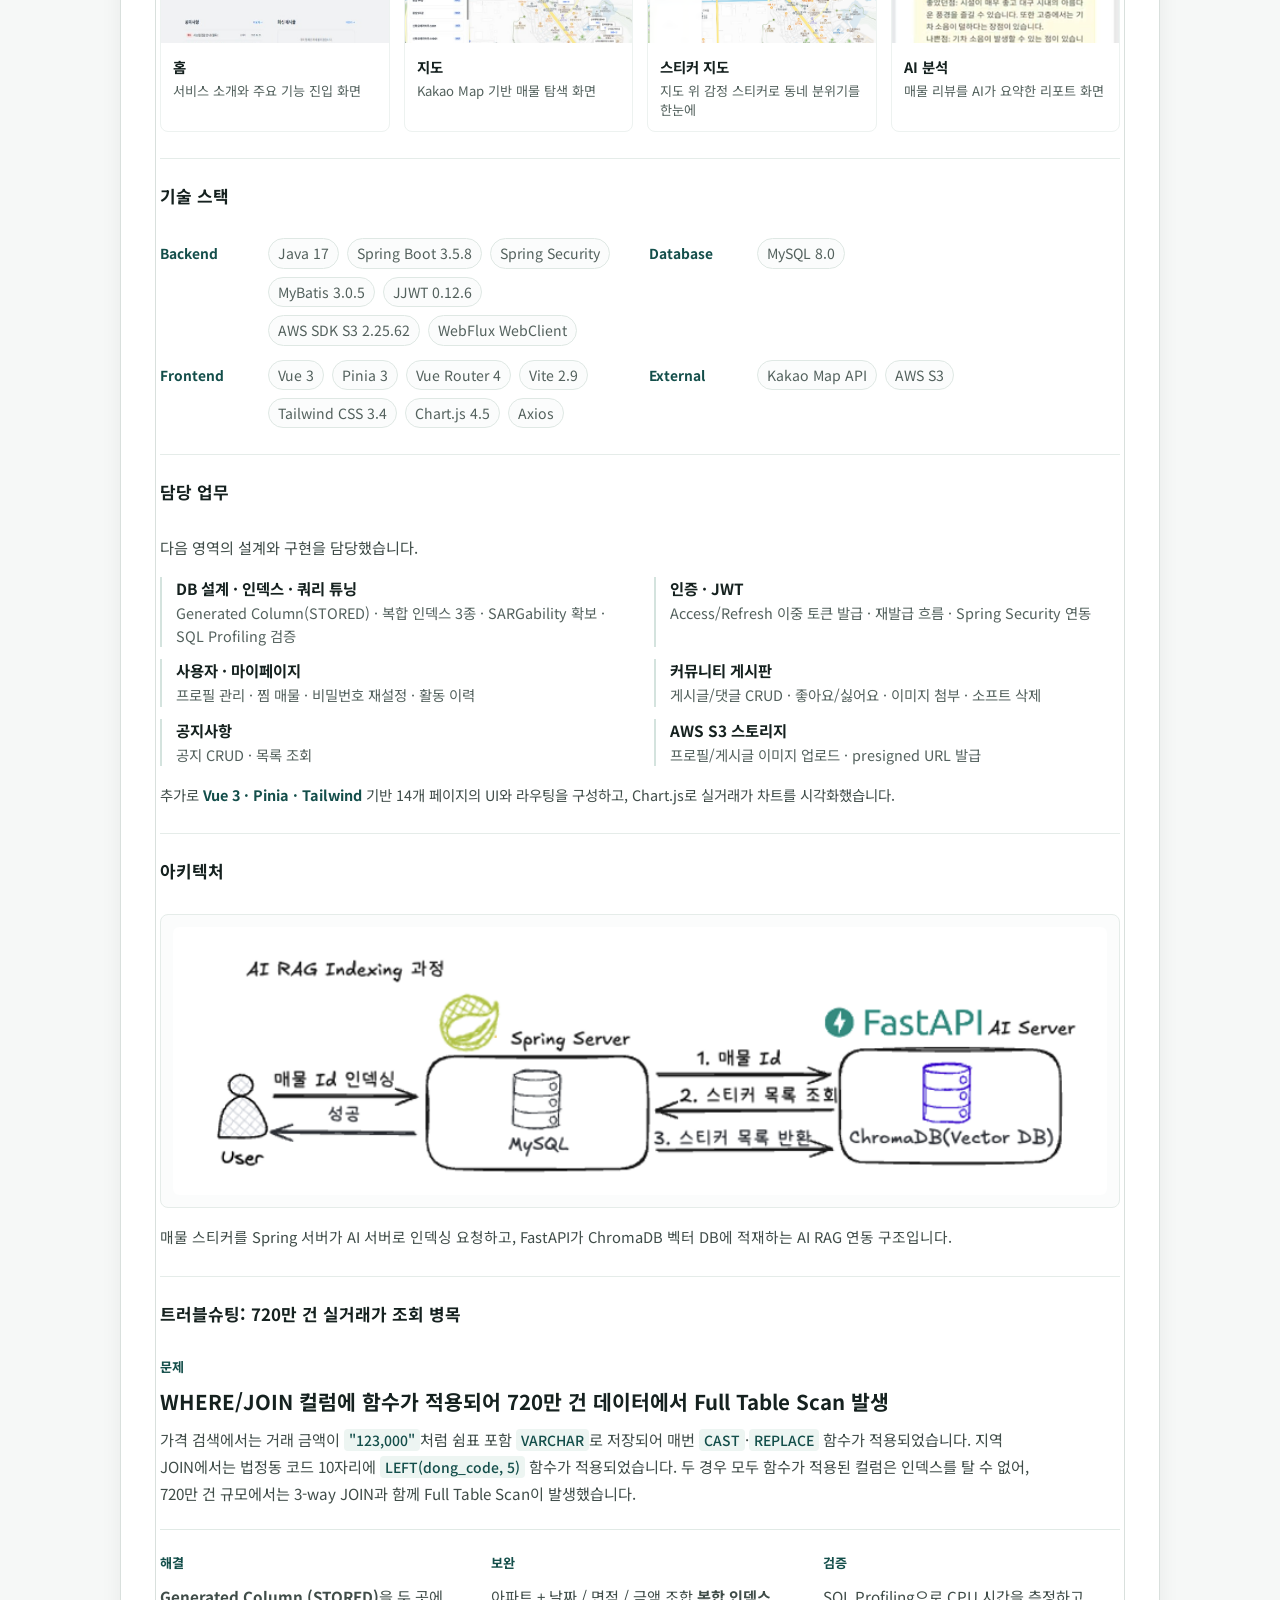
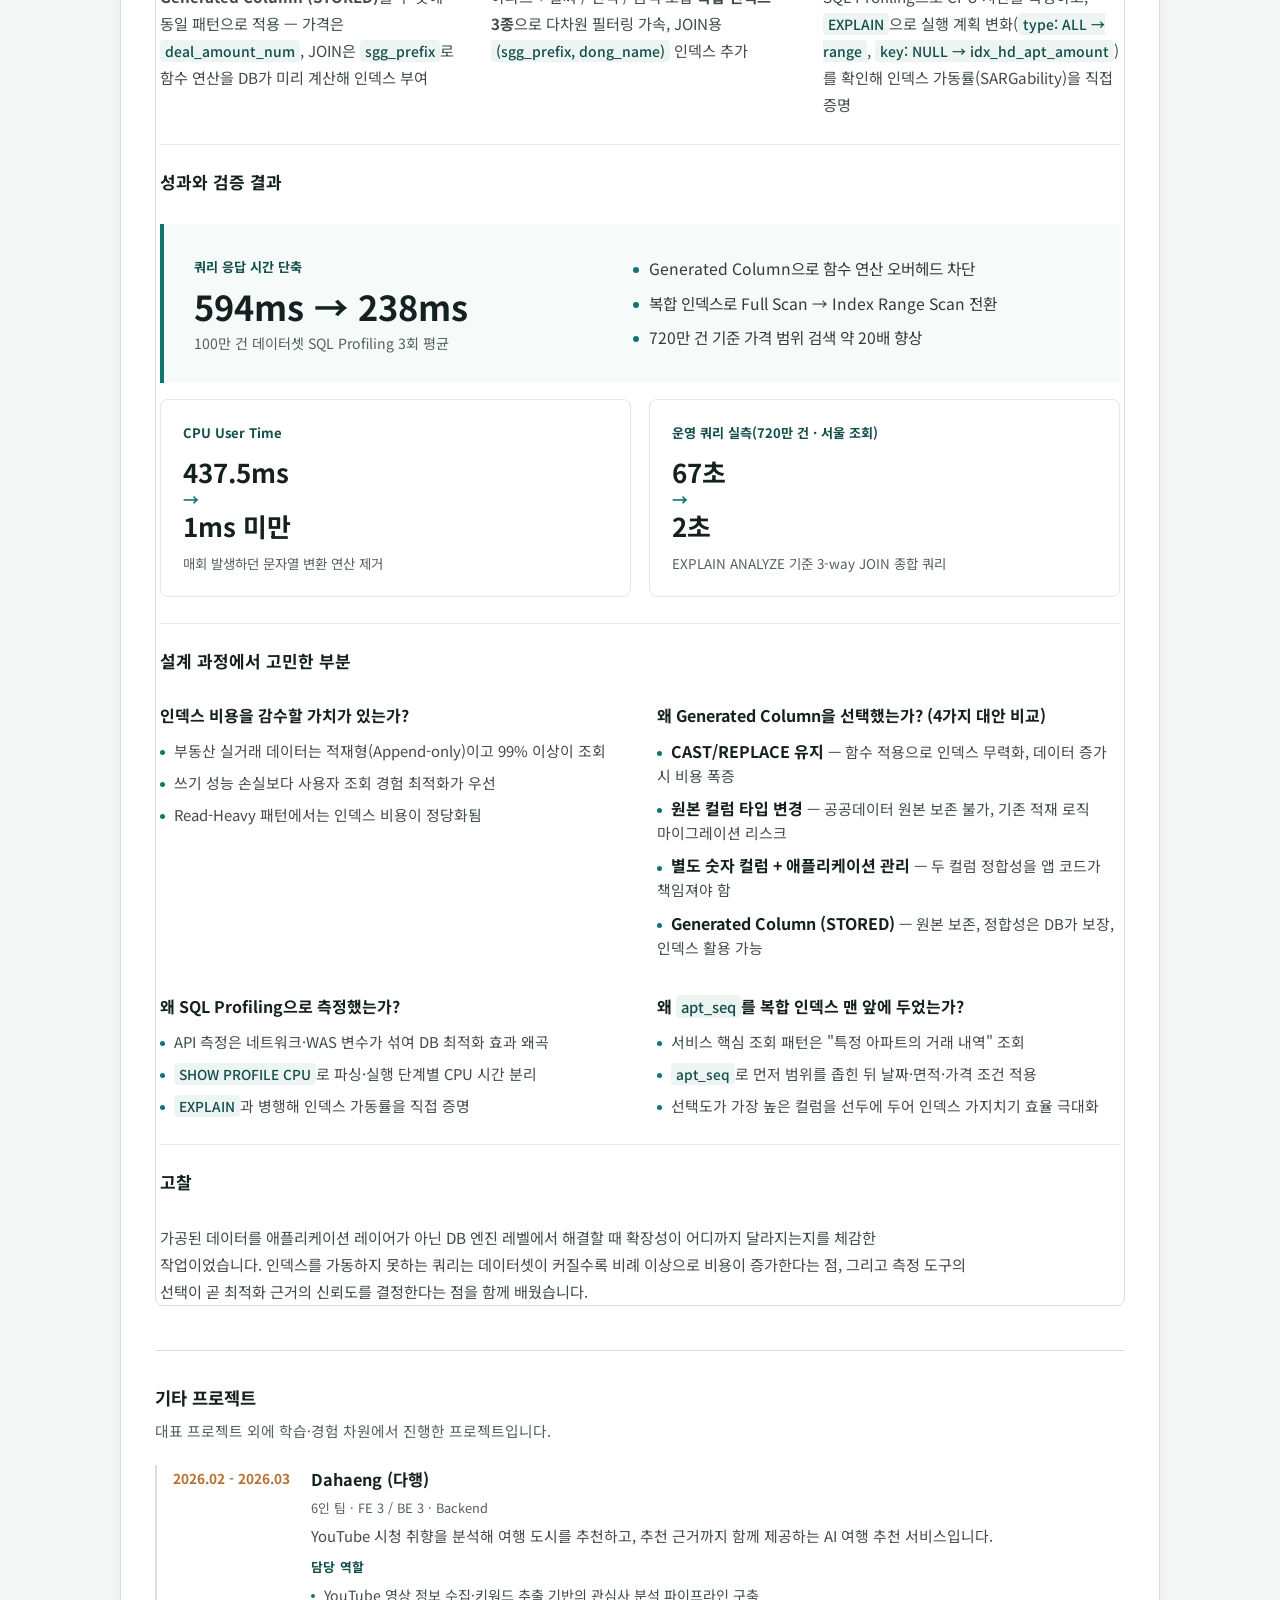
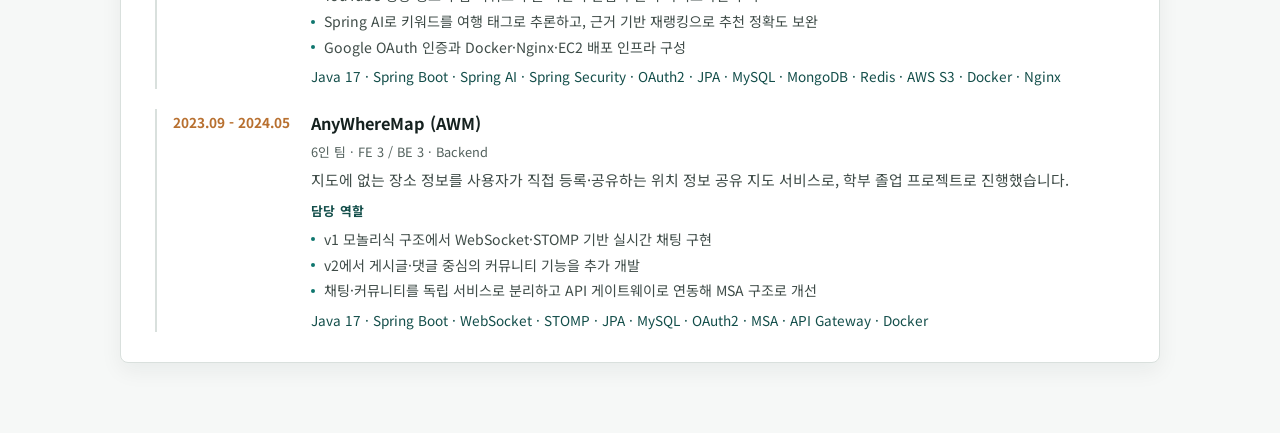
==== commit 1ad820f2: "feat: update project detail layout and links" ====
--- a/index.html
+++ b/index.html
@@ -263,6 +263,7 @@
                                 <div><strong>인원</strong><span>6명</span></div>
                                 <div><strong>기간</strong><span>2026.04.06 - 2026.05.21</span></div>
                                 <div><strong>수상</strong><span>삼성 청년 SW·AI 아카데미 자율 프로젝트 우수상</span></div>
+                                <div><strong>GitHub</strong><span><a href="https://github.com/Min-code0202/space-arcade" target="_blank" rel="noreferrer">github.com/Min-code0202/space-arcade</a></span></div>
                             </div>
                         </div>
                     </div>
@@ -480,9 +481,6 @@
                                 <div><strong>수상</strong><span>삼성 청년 SW·AI 아카데미 공통 프로젝트 우수상</span></div>
                                 <div><strong>GitHub</strong><span><a href="https://github.com/Min-code0202/Dadap-public" target="_blank" rel="noreferrer">github.com/Min-code0202/Dadap-public</a></span></div>
                             </div>
-                        </div>
-                        <div class="project-readme-visual">
-                            <img src="assets/images/DADAP/wireframe.png" alt="DADAP 와이어프레임">
                         </div>
                     </div>
 
--- a/css/style.css
+++ b/css/style.css
@@ -745,10 +745,6 @@
     grid-template-columns: 72px minmax(0, 1fr);
     gap: 12px;
     min-width: 0;
-}
-
-.project-info-table div:has(a) {
-    grid-column: 1 / -1;
 }
 
 .project-info-table strong {
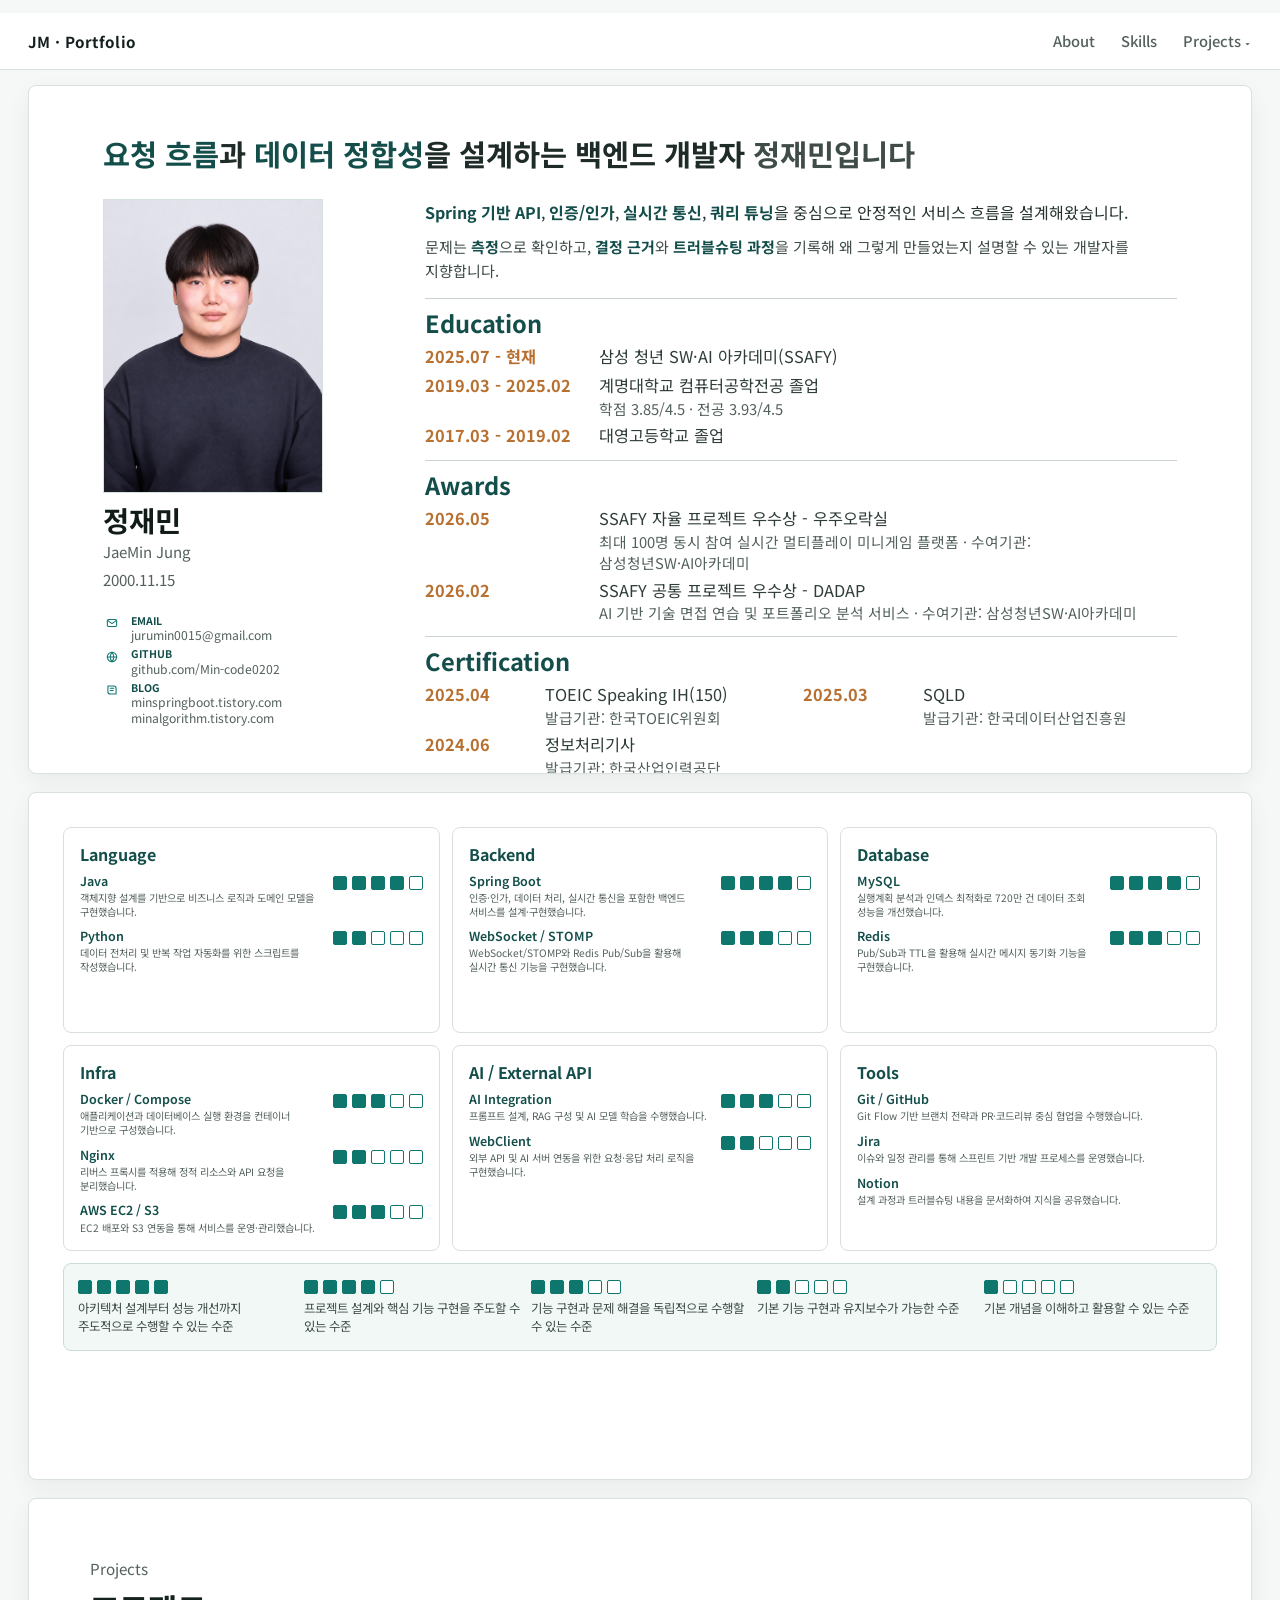
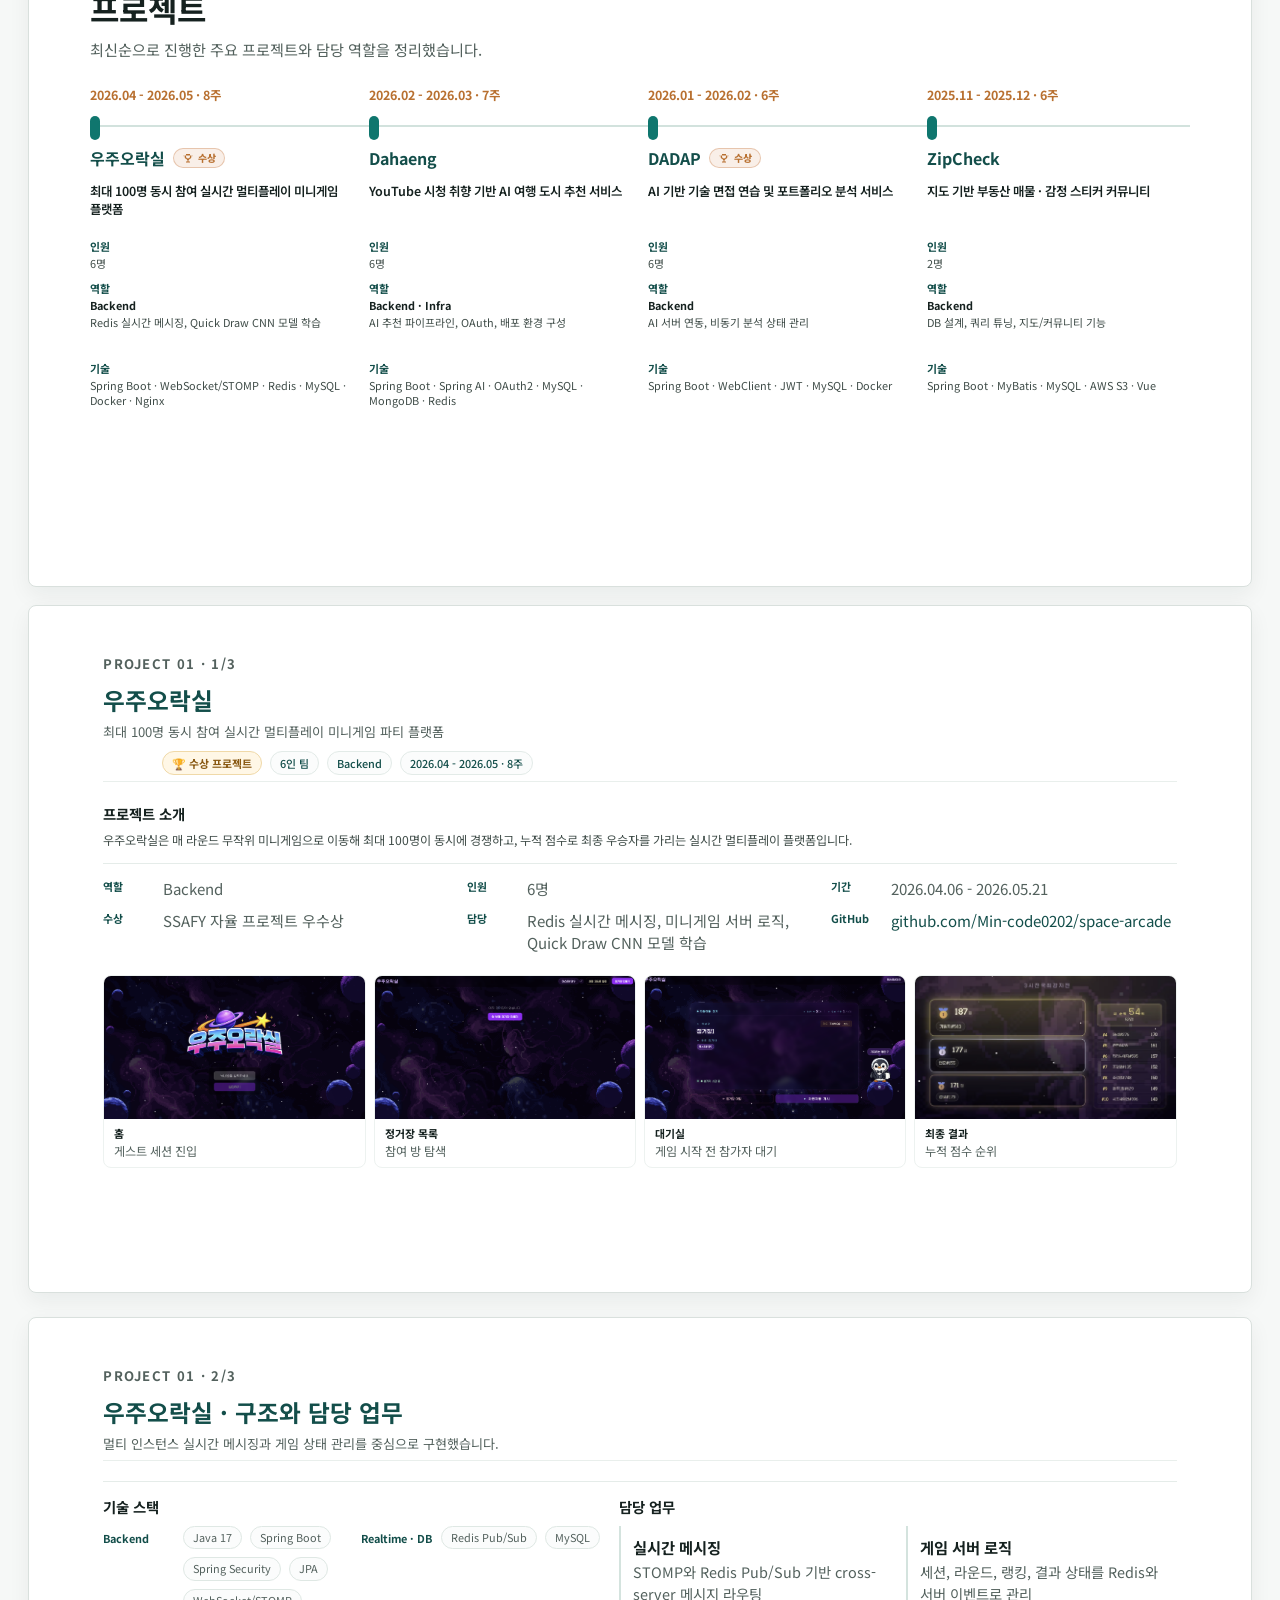
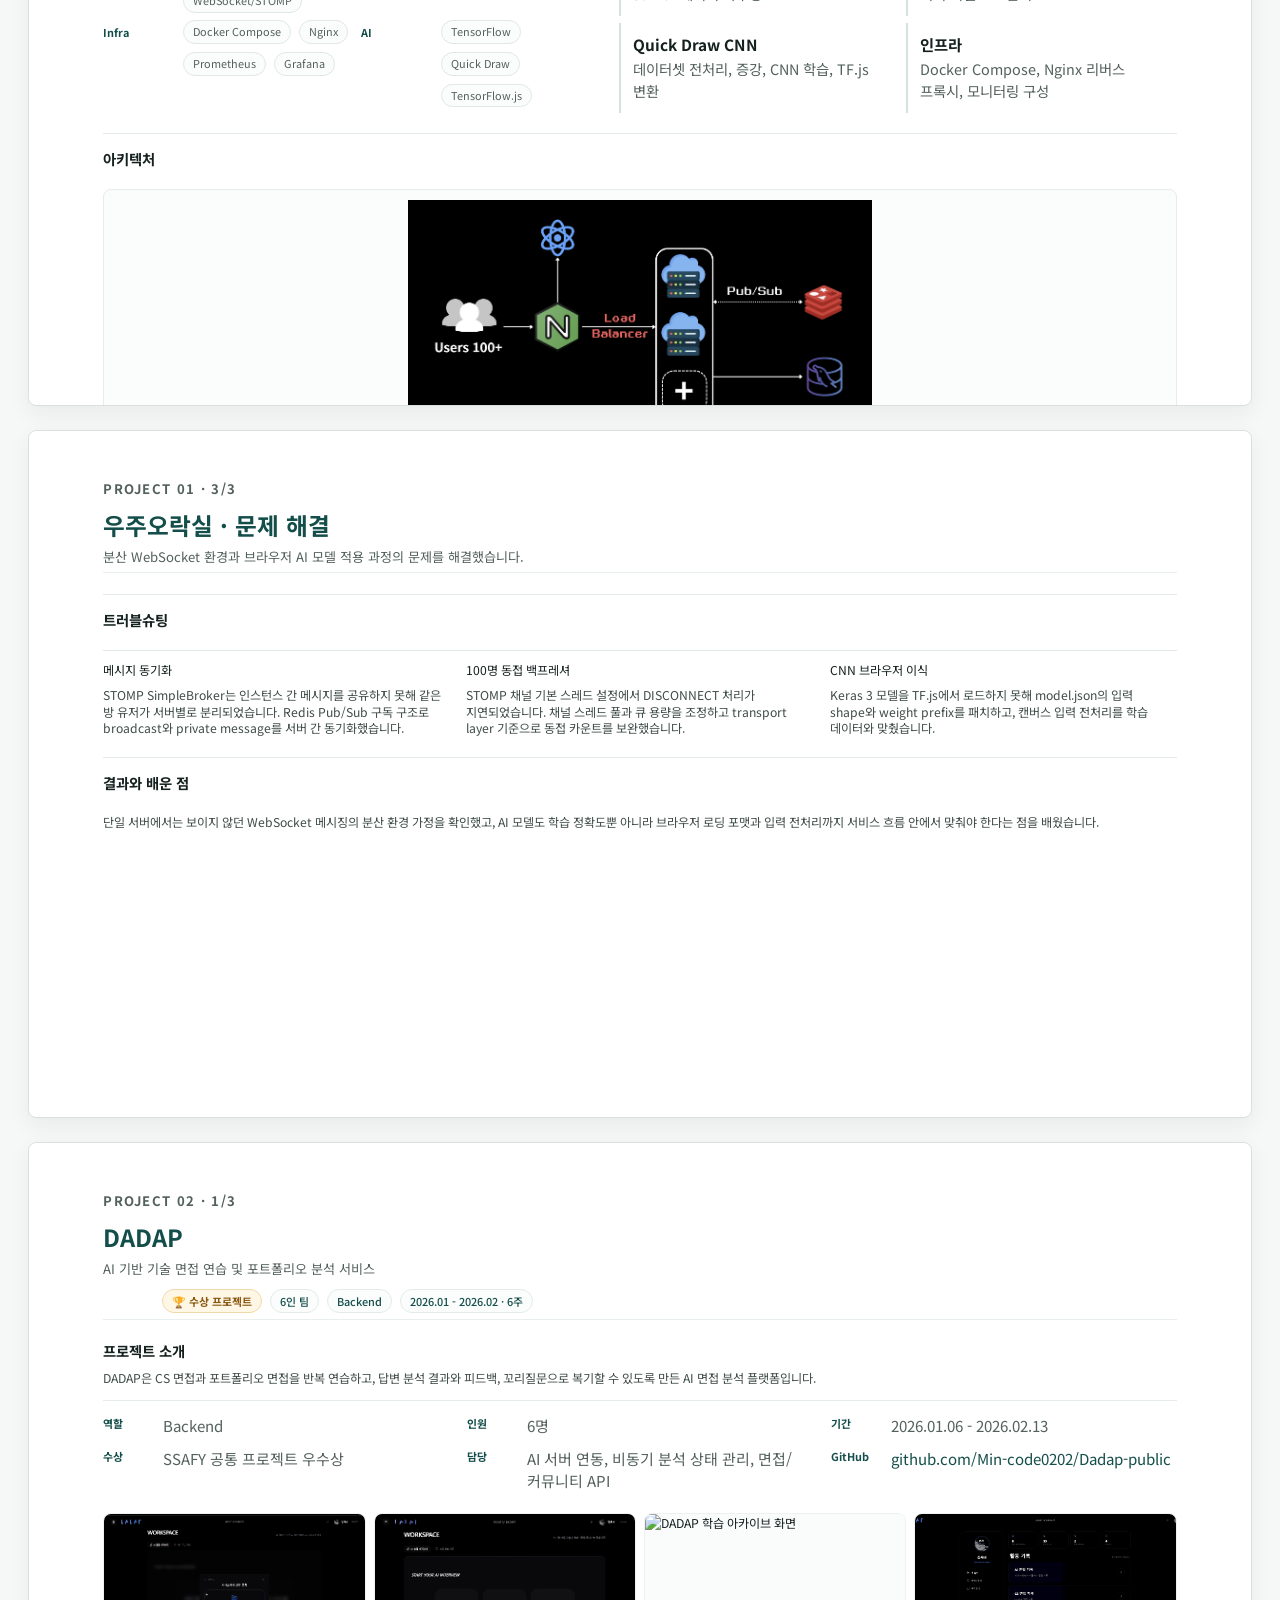
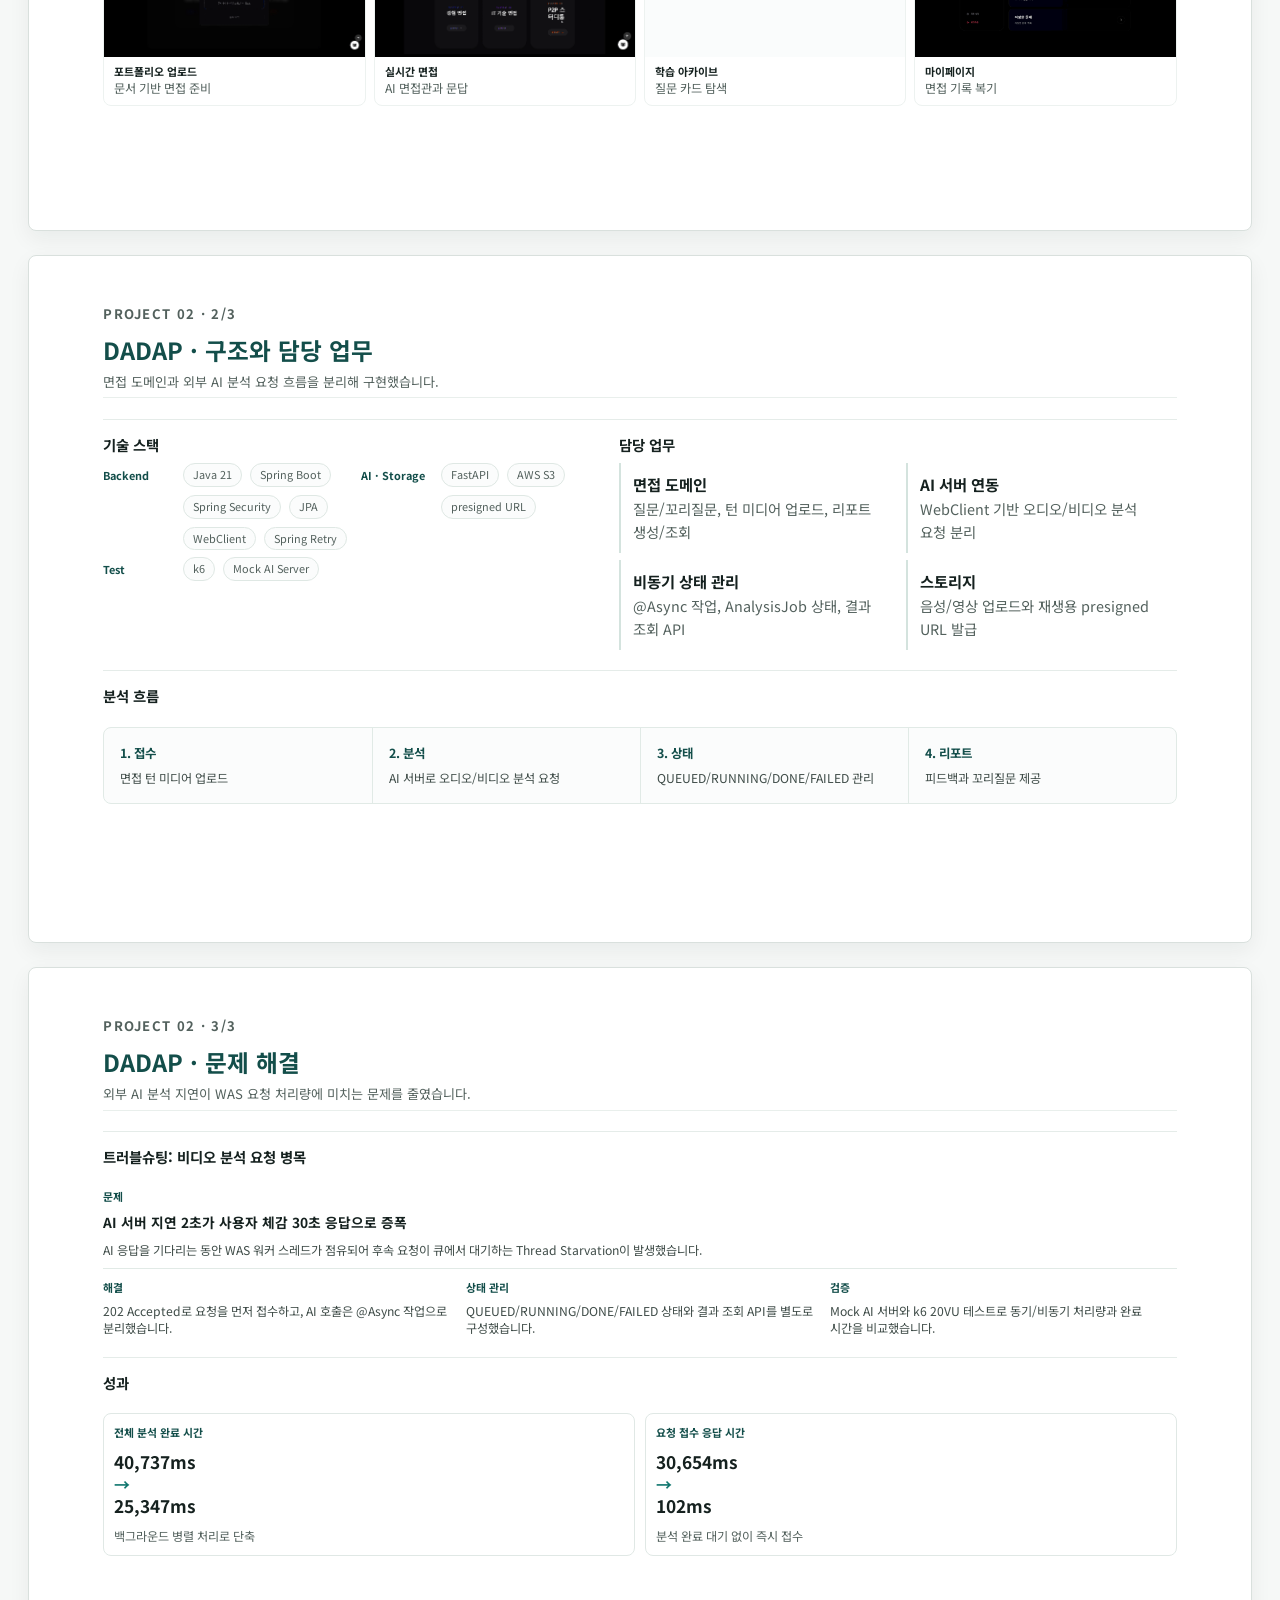
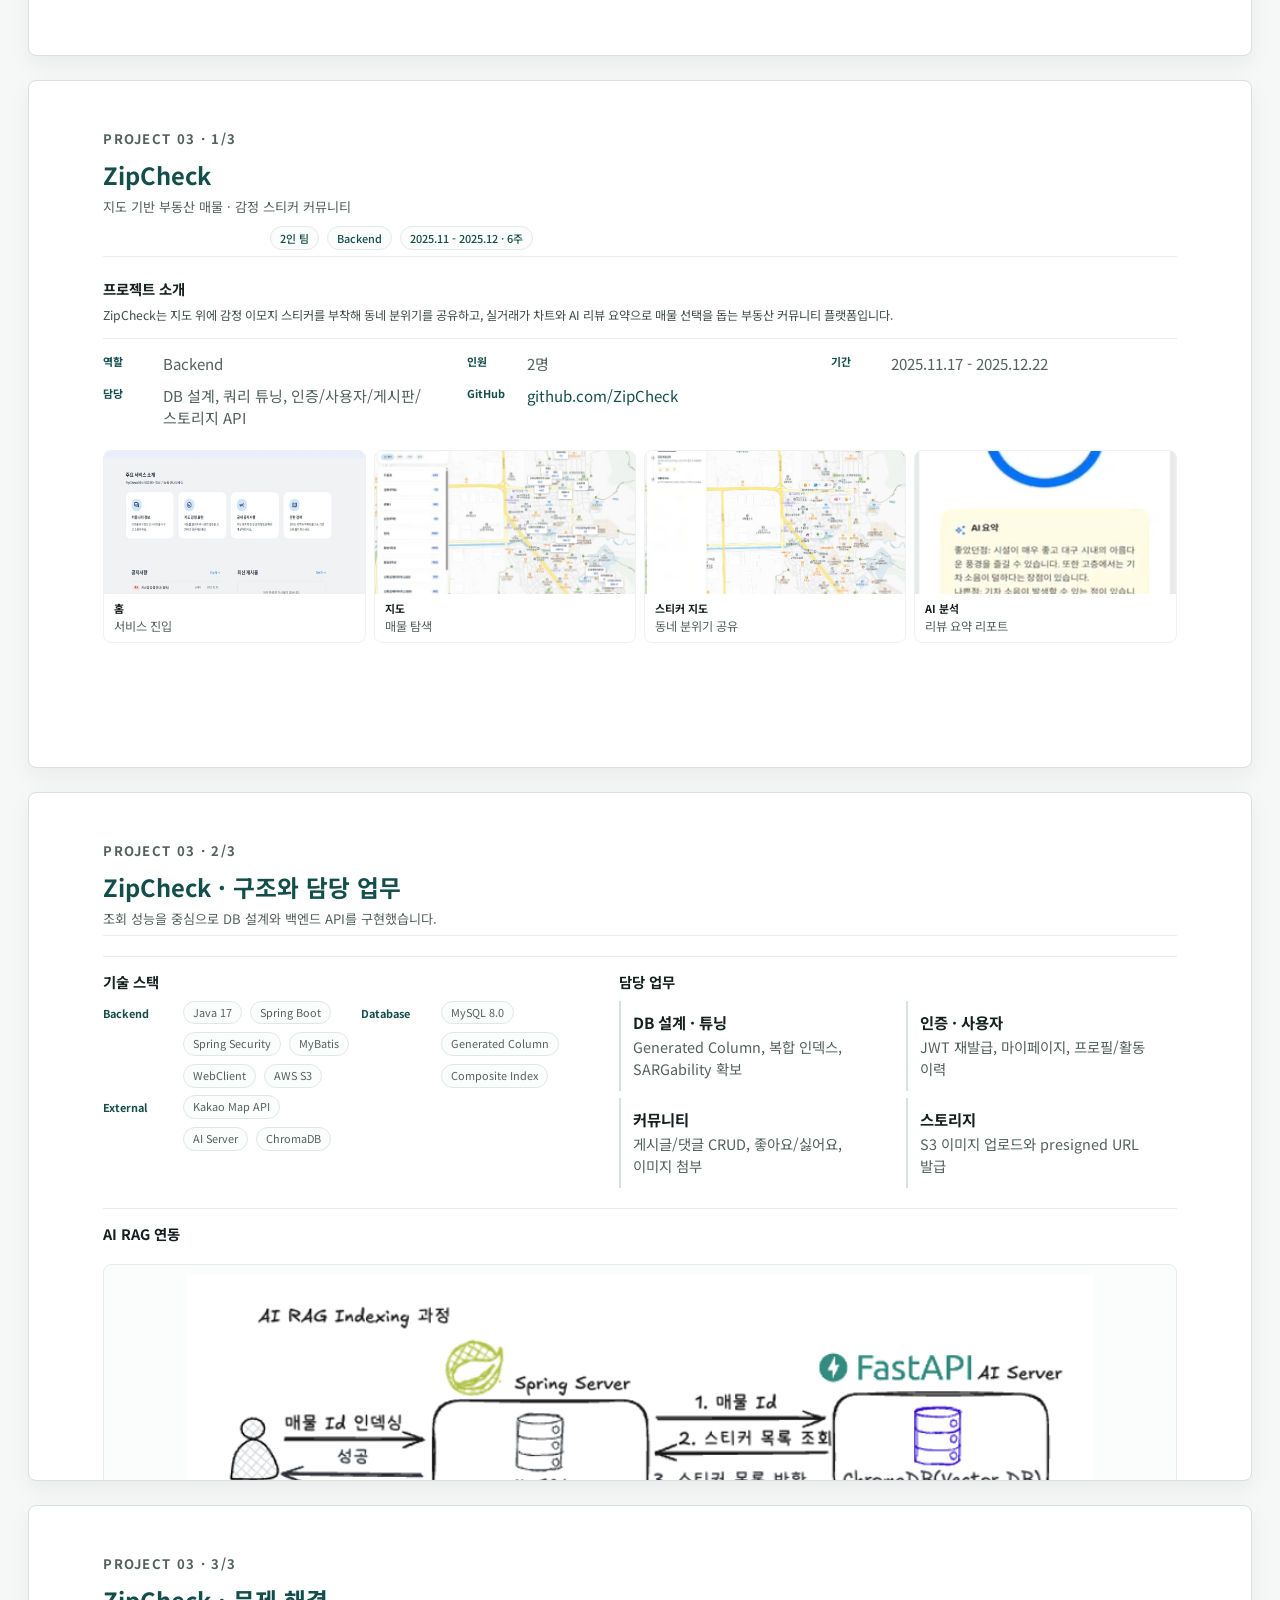
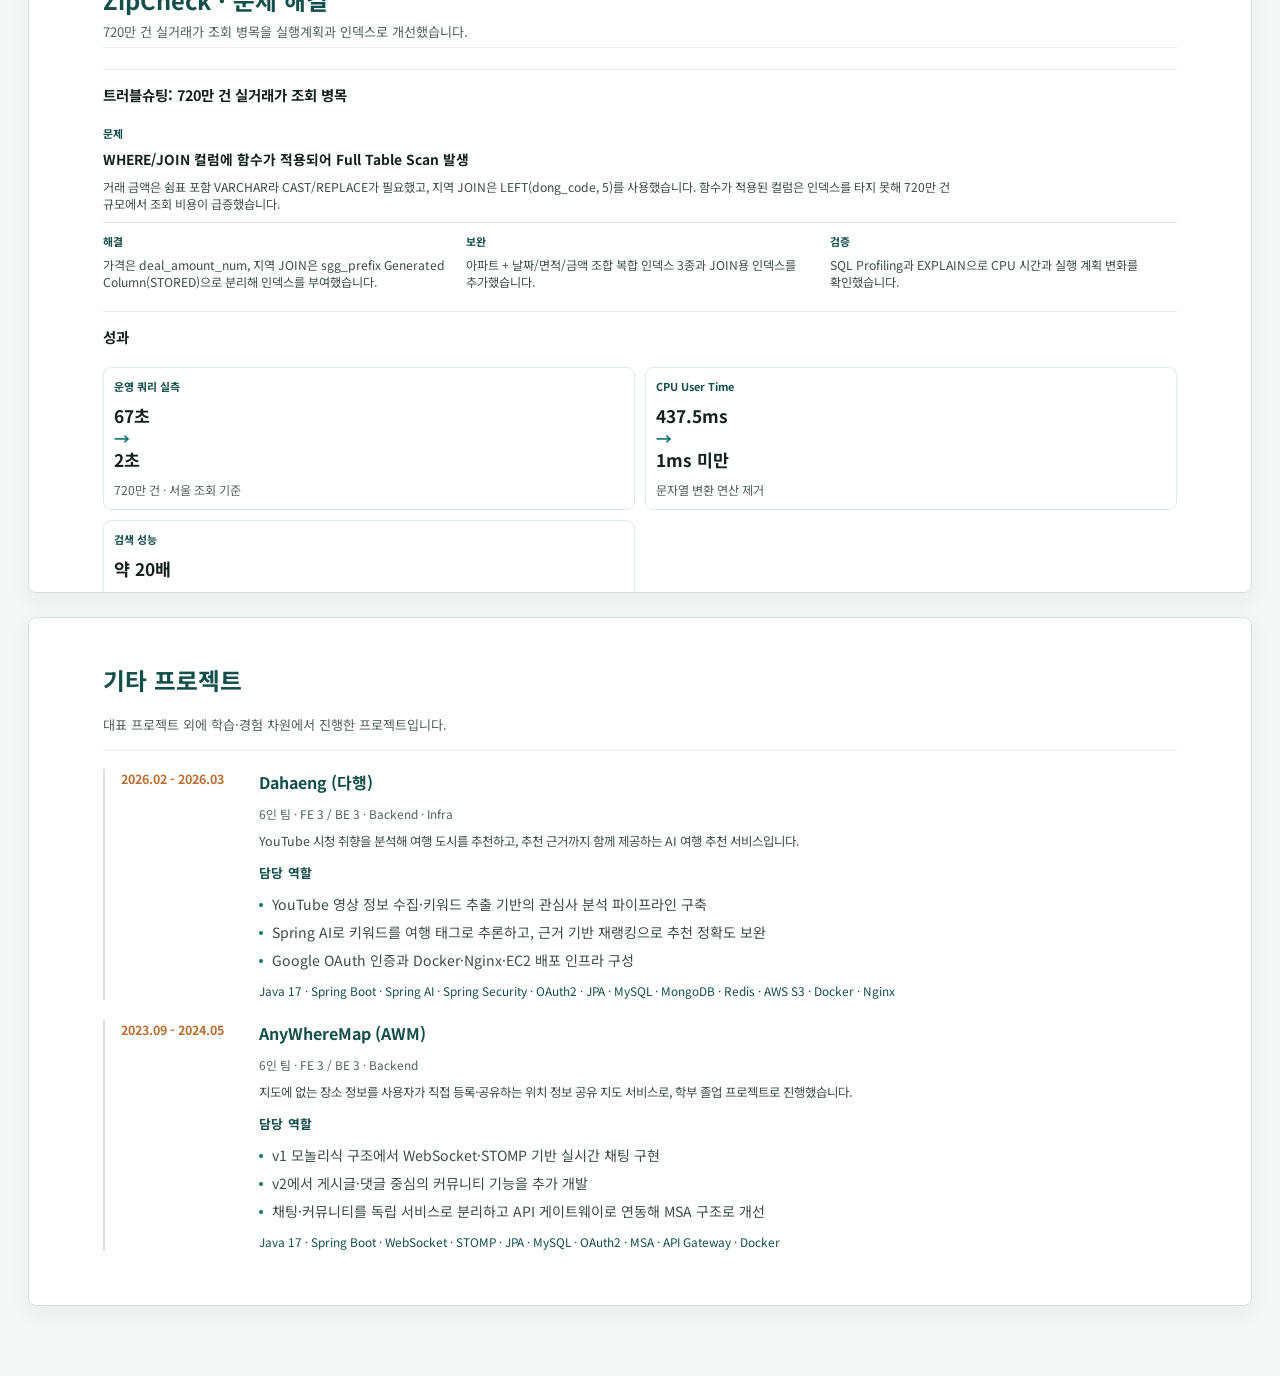
==== commit f22ba71b: "feat: 포트폴리오 소개 및 프로젝트 섹션 개편" ====
--- a/index.html
+++ b/index.html
@@ -18,12 +18,12 @@
             <a class="site-nav-brand" href="#top">JM · Portfolio</a>
             <ul>
                 <li><a href="#about">About</a></li>
-                <li><a href="#career">Career</a></li>
                 <li><a href="#skills">Skills</a></li>
                 <li class="site-nav-dropdown">
-                    <a href="#projects">Projects</a>
+                    <a href="#project-overview">Projects</a>
                     <div class="site-nav-submenu">
                         <ul>
+                            <li><a href="#project-overview">프로젝트 요약</a></li>
                             <li><a href="#p-spacearcade"><span class="nav-sub-tag">Project 01</span>우주오락실</a></li>
                             <li><a href="#p-dadap"><span class="nav-sub-tag">Project 02</span>DADAP</a></li>
                             <li><a href="#p-zipcheck"><span class="nav-sub-tag">Project 03</span>ZipCheck</a></li>
@@ -35,210 +35,234 @@
         </div>
     </nav>
     <main class="container">
-        <section class="panel profile-panel">
-            <div class="profile-layout">
-                <div class="profile-mark" aria-label="정재민 프로필 이미지 대체 영역">
-                    <span>JM</span>
-                </div>
-                <div class="profile-info">
-                    <p class="section-kicker">Backend Developer Portfolio</p>
-                    <h1>정재민 <span>JaeMin Jung</span></h1>
-                    <p class="profile-quote">
-                        점은 기능을 완성하고, 선은 시스템을 완성한다. 선을 만드는 개발자 정재민입니다.
+        <section class="panel intro-panel" id="about">
+            <h1 class="intro-title"><strong>요청 흐름</strong>과 <strong>데이터 정합성</strong>을 설계하는 백엔드 개발자</h1>
+            <div class="intro-layout">
+                <div class="intro-profile">
+                    <div class="profile-mark">
+                        <img src="assets/images/profile/jaemin.png" alt="정재민 프로필 사진">
+                    </div>
+                    <div class="intro-name">
+                        <strong>정재민</strong>
+                        <span>JaeMin Jung</span>
+                        <span>2000.11.15</span>
+                    </div>
+                    <div class="intro-contact">
+                        <div class="contact-item">
+                            <span class="contact-icon" aria-hidden="true">
+                                <svg viewBox="0 0 24 24" focusable="false">
+                                    <rect x="4" y="6" width="16" height="12" rx="2"></rect>
+                                    <path d="m5 8 7 5 7-5"></path>
+                                </svg>
+                            </span>
+                            <div>
+                                <strong>Email</strong>
+                                <a href="mailto:jurumin0015@gmail.com">jurumin0015@gmail.com</a>
+                            </div>
+                        </div>
+                        <div class="contact-item">
+                            <span class="contact-icon" aria-hidden="true">
+                                <svg viewBox="0 0 24 24" focusable="false">
+                                    <circle cx="12" cy="12" r="8"></circle>
+                                    <path d="M4 12h16M12 4c2 2.2 3 4.8 3 8s-1 5.8-3 8M12 4c-2 2.2-3 4.8-3 8s1 5.8 3 8"></path>
+                                </svg>
+                            </span>
+                            <div>
+                                <strong>GitHub</strong>
+                                <a href="https://github.com/Min-code0202" target="_blank"
+                                    rel="noreferrer">github.com/Min-code0202</a>
+                            </div>
+                        </div>
+                        <div class="contact-item">
+                            <span class="contact-icon" aria-hidden="true">
+                                <svg viewBox="0 0 24 24" focusable="false">
+                                    <path d="M5 5h10a4 4 0 0 1 4 4v10H9a4 4 0 0 1-4-4V5Z"></path>
+                                    <path d="M9 9h6M9 13h5"></path>
+                                </svg>
+                            </span>
+                            <div>
+                                <strong>Blog</strong>
+                                <a href="https://minspringboot.tistory.com/" target="_blank"
+                                    rel="noreferrer">minspringboot.tistory.com</a>
+                                <a href="https://minalgorithm.tistory.com/" target="_blank"
+                                    rel="noreferrer">minalgorithm.tistory.com</a>
+                            </div>
+                        </div>
+                    </div>
+                </div>
+
+                <div class="intro-content">
+                    <p class="intro-summary">
+                        <strong>Spring 기반 API</strong>, <strong>인증/인가</strong>, <strong>실시간 통신</strong>, <strong>쿼리 튜닝</strong>을 중심으로
+                        안정적인 서비스 흐름을 설계해왔습니다.
                     </p>
-                    <div class="contact-grid">
-                        <div>
-                            <strong>Birth</strong>
-                            <span>2000.11.15</span>
-                        </div>
-                        <div>
-                            <strong>E-Mail</strong>
-                            <a href="mailto:jurumin0015@gmail.com">jurumin0015@gmail.com</a>
-                        </div>
-                        <div>
-                            <strong>GitHub</strong>
-                            <a href="https://github.com/Min-code0202" target="_blank"
-                                rel="noreferrer">github.com/Min-code0202</a>
-                        </div>
-                        <div>
-                            <strong>Blog</strong>
-                            <span class="blog-links">
-                                <a href="https://minspringboot.tistory.com/" target="_blank"
-                                    rel="noreferrer">개발지식 블로그 · minspringboot.tistory.com</a>
-                                <a href="https://minalgorithm.tistory.com/" target="_blank"
-                                    rel="noreferrer">CS·알고리즘 풀이 · minalgorithm.tistory.com</a>
-                            </span>
-                        </div>
+                    <p class="intro-description">
+                        문제는 <strong>측정</strong>으로 확인하고, <strong>결정 근거</strong>와 <strong>트러블슈팅 과정</strong>을 기록해
+                        왜 그렇게 만들었는지 설명할 수 있는 개발자를 지향합니다.
+                    </p>
+
+                    <div class="intro-history">
+                        <section>
+                            <h2>Education</h2>
+                            <ul>
+                                <li><time>2025.07 - 현재</time><span>삼성 청년 SW·AI 아카데미(SSAFY)</span></li>
+                                <li>
+                                    <time>2019.03 - 2025.02</time>
+                                    <span>계명대학교 컴퓨터공학전공 졸업 <em>학점 3.85/4.5 · 전공 3.93/4.5</em></span>
+                                </li>
+                                <li><time>2017.03 - 2019.02</time><span>대영고등학교 졸업</span></li>
+                            </ul>
+                        </section>
+
+                        <section>
+                            <h2>Awards</h2>
+                            <ul>
+                                <li>
+                                    <time>2026.05</time>
+                                    <span>SSAFY 자율 프로젝트 우수상 - 우주오락실 <em>최대 100명 동시 참여 실시간 멀티플레이 미니게임 플랫폼 · 수여기관: 삼성청년SW·AI아카데미</em></span>
+                                </li>
+                                <li>
+                                    <time>2026.02</time>
+                                    <span>SSAFY 공통 프로젝트 우수상 - DADAP <em>AI 기반 기술 면접 연습 및 포트폴리오 분석 서비스 · 수여기관: 삼성청년SW·AI아카데미</em></span>
+                                </li>
+                            </ul>
+                        </section>
+
+                        <section>
+                            <h2>Certification</h2>
+                            <ul class="certification-list">
+                                <li><time>2025.04</time><span>TOEIC Speaking IH(150) <em>발급기관: 한국TOEIC위원회</em></span></li>
+                                <li><time>2025.03</time><span>SQLD <em>발급기관: 한국데이터산업진흥원</em></span></li>
+                                <li><time>2024.06</time><span>정보처리기사 <em>발급기관: 한국산업인력공단</em></span></li>
+                            </ul>
+                        </section>
                     </div>
                 </div>
             </div>
         </section>
 
-        <section class="panel" id="about">
-            <div class="section-heading">
-                <span>01</span>
-                <h2>About Me</h2>
-            </div>
-            <ul class="about-points">
-                <li>컴퓨터공학 전공 기반으로 <strong>백엔드 개발과 데이터베이스 설계</strong>를 다뤄왔습니다</li>
-                <li>기능 구현을 넘어 <strong>요청 흐름 · 데이터 정합성 · 예외 처리</strong>까지 고려합니다</li>
-                <li><strong>구조와 결정 근거를 기록하고 공유하는</strong> 협업 문화를 지향합니다</li>
-            </ul>
-            <div class="summary-grid">
-                <article>
-                    <h3>핵심 역량</h3>
-                    <ul class="focus-list">
-                        <li>REST API 설계와 계층형 백엔드 구조 구현</li>
-                        <li>Spring Security · JWT 기반 인증/인가 구현</li>
-                        <li>인덱스·쿼리 튜닝과 SQL Profiling 기반 조회 성능 개선</li>
-                        <li>비동기 처리로 외부 API 응답 병목 해소</li>
-                        <li>WebSocket 실시간 메시징과 멀티 인스턴스 메시지 동기화</li>
-                    </ul>
-                </article>
-                <article>
-                    <h3>성장 방향</h3>
-                    <p>측정으로 병목을 찾아 개선하고, 더 큰 규모와 분산 환경에서도 견고한 백엔드로 나아가는 개발자</p>
-                    <ul class="focus-list">
-                        <li>분산·멀티 인스턴스 환경의 동시성과 확장성 설계 깊이 더하기</li>
-                        <li>외부 AI·API 연동에서 지연·실패에 견디는 안정성 설계 익히기</li>
-                        <li>데이터 규모 증가를 가정한 성능 설계를 기본값으로 삼기</li>
-                        <li>트러블슈팅·측정 경험을 회고로 정리해 다음 설계의 근거로 잇기</li>
-                    </ul>
-                </article>
+        <section class="panel" id="skills">
+            <div class="skill-board">
+                <article class="skill-category">
+                    <h3>Language</h3>
+                    <ul class="skill-meter-list">
+                        <li><span><strong>Java</strong><em>객체지향 설계를 기반으로 비즈니스 로직과 도메인 모델을 구현했습니다.</em></span><span class="skill-meter" aria-label="4 out of 5"><i></i><i></i><i></i><i></i><i class="empty"></i></span></li>
+                        <li><span><strong>Python</strong><em>데이터 전처리 및 반복 작업 자동화를 위한 스크립트를 작성했습니다.</em></span><span class="skill-meter" aria-label="2 out of 5"><i></i><i></i><i class="empty"></i><i class="empty"></i><i class="empty"></i></span></li>
+                    </ul>
+                </article>
+
+                <article class="skill-category">
+                    <h3>Backend</h3>
+                    <ul class="skill-meter-list">
+                        <li><span><strong>Spring Boot</strong><em>인증·인가, 데이터 처리, 실시간 통신을 포함한 백엔드 서비스를 설계·구현했습니다.</em></span><span class="skill-meter" aria-label="4 out of 5"><i></i><i></i><i></i><i></i><i class="empty"></i></span></li>
+                        <li><span><strong>WebSocket / STOMP</strong><em>WebSocket/STOMP와 Redis Pub/Sub을 활용해 실시간 통신 기능을 구현했습니다.</em></span><span class="skill-meter" aria-label="3 out of 5"><i></i><i></i><i></i><i class="empty"></i><i class="empty"></i></span></li>
+                    </ul>
+                </article>
+
+                <article class="skill-category">
+                    <h3>Database</h3>
+                    <ul class="skill-meter-list">
+                        <li><span><strong>MySQL</strong><em>실행계획 분석과 인덱스 최적화로 720만 건 데이터 조회 성능을 개선했습니다.</em></span><span class="skill-meter" aria-label="4 out of 5"><i></i><i></i><i></i><i></i><i class="empty"></i></span></li>
+                        <li><span><strong>Redis</strong><em>Pub/Sub과 TTL을 활용해 실시간 메시지 동기화 기능을 구현했습니다.</em></span><span class="skill-meter" aria-label="3 out of 5"><i></i><i></i><i></i><i class="empty"></i><i class="empty"></i></span></li>
+                    </ul>
+                </article>
+
+                <article class="skill-category">
+                    <h3>Infra</h3>
+                    <ul class="skill-meter-list">
+                        <li><span><strong>Docker / Compose</strong><em>애플리케이션과 데이터베이스 실행 환경을 컨테이너 기반으로 구성했습니다.</em></span><span class="skill-meter" aria-label="3 out of 5"><i></i><i></i><i></i><i class="empty"></i><i class="empty"></i></span></li>
+                        <li><span><strong>Nginx</strong><em>리버스 프록시를 적용해 정적 리소스와 API 요청을 분리했습니다.</em></span><span class="skill-meter" aria-label="2 out of 5"><i></i><i></i><i class="empty"></i><i class="empty"></i><i class="empty"></i></span></li>
+                        <li><span><strong>AWS EC2 / S3</strong><em>EC2 배포와 S3 연동을 통해 서비스를 운영·관리했습니다.</em></span><span class="skill-meter" aria-label="3 out of 5"><i></i><i></i><i></i><i class="empty"></i><i class="empty"></i></span></li>
+                    </ul>
+                </article>
+
+                <article class="skill-category">
+                    <h3>AI / External API</h3>
+                    <ul class="skill-meter-list">
+                        <li><span><strong>AI Integration</strong><em>프롬프트 설계, RAG 구성 및 AI 모델 학습을 수행했습니다.</em></span><span class="skill-meter" aria-label="3 out of 5"><i></i><i></i><i></i><i class="empty"></i><i class="empty"></i></span></li>
+                        <li><span><strong>WebClient</strong><em>외부 API 및 AI 서버 연동을 위한 요청·응답 처리 로직을 구현했습니다.</em></span><span class="skill-meter" aria-label="2 out of 5"><i></i><i></i><i class="empty"></i><i class="empty"></i><i class="empty"></i></span></li>
+                    </ul>
+                </article>
+
+                <article class="skill-category">
+                    <h3>Tools</h3>
+                    <ul class="skill-meter-list tool-list">
+                        <li><span><strong>Git / GitHub</strong><em>Git Flow 기반 브랜치 전략과 PR·코드리뷰 중심 협업을 수행했습니다.</em></span></li>
+                        <li><span><strong>Jira</strong><em>이슈와 일정 관리를 통해 스프린트 기반 개발 프로세스를 운영했습니다.</em></span></li>
+                        <li><span><strong>Notion</strong><em>설계 과정과 트러블슈팅 내용을 문서화하여 지식을 공유했습니다.</em></span></li>
+                    </ul>
+                </article>
+
+                <aside class="skill-legend">
+                    <div><span class="skill-meter"><i></i><i></i><i></i><i></i><i></i></span><p>아키텍처 설계부터 성능 개선까지 주도적으로 수행할 수 있는 수준</p></div>
+                    <div><span class="skill-meter"><i></i><i></i><i></i><i></i><i class="empty"></i></span><p>프로젝트 설계와 핵심 기능 구현을 주도할 수 있는 수준</p></div>
+                    <div><span class="skill-meter"><i></i><i></i><i></i><i class="empty"></i><i class="empty"></i></span><p>기능 구현과 문제 해결을 독립적으로 수행할 수 있는 수준</p></div>
+                    <div><span class="skill-meter"><i></i><i></i><i class="empty"></i><i class="empty"></i><i class="empty"></i></span><p>기본 기능 구현과 유지보수가 가능한 수준</p></div>
+                    <div><span class="skill-meter"><i></i><i class="empty"></i><i class="empty"></i><i class="empty"></i><i class="empty"></i></span><p>기본 개념을 이해하고 활용할 수 있는 수준</p></div>
+                </aside>
             </div>
         </section>
 
-        <section class="panel" id="career">
-            <div class="section-heading">
-                <span>02</span>
-                <h2>Career Snapshot</h2>
+        <section class="panel project-overview-panel" id="project-overview">
+            <div class="project-overview-head">
+                <p class="section-kicker">Projects</p>
+                <h2>프로젝트</h2>
+                <p>최신순으로 진행한 주요 프로젝트와 담당 역할을 정리했습니다.</p>
             </div>
-            <div class="snapshot-grid">
-                <article>
-                    <h3>Education</h3>
-                    <ul class="snapshot-list">
-                        <li>
-                            <time>2019.03 - 2025.02</time>
-                            <strong>계명대학교 컴퓨터공학전공 졸업</strong>
-                            <span>학점 3.85/4.5, 전공 3.93/4.5</span>
-                        </li>
-                        <li>
-                            <time>2017.03 - 2019.02</time>
-                            <strong>대영고등학교 졸업</strong>
-                        </li>
-                    </ul>
-                </article>
-                <article>
-                    <h3>Training</h3>
-                    <ul class="snapshot-list">
-                        <li>
-                            <time>2025.07 - 현재</time>
-                            <strong>삼성 청년 SW·AI 아카데미(SSAFY)</strong>
-                            <span>알고리즘 문제 해결 및 Spring 기반 팀 프로젝트 수행</span>
-                        </li>
-                    </ul>
-                </article>
-                <article>
-                    <h3>Certifications</h3>
-                    <ul class="snapshot-list compact">
-                        <li><time>2025.04.05</time><strong>TOEIC Speaking IH(150)</strong></li>
-                        <li><time>2025.03.21</time><strong>SQLD</strong></li>
-                        <li><time>2024.06.18</time><strong>정보처리기사</strong></li>
-                    </ul>
-                </article>
-                <article>
-                    <h3>Awards</h3>
-                    <ul class="snapshot-list">
-                        <li>
-                            <time>2026.05.29</time>
-                            <strong>삼성 청년 SW·AI 아카데미 자율 프로젝트 우수상 - 우주오락실</strong>
-                            <span>멀티플레이 실시간 게임과 소셜 기능을 결합한 웹 게임 서비스</span>
-                        </li>
-                        <li>
-                            <time>2026.02.09</time>
-                            <strong>삼성 청년 SW·AI 아카데미 공통 프로젝트 우수상 - DADAP</strong>
-                            <span>AI 기반 기술 면접 연습과 포트폴리오 분석을 제공하는 커리어 성장 서비스</span>
-                        </li>
-                    </ul>
-                </article>
+
+            <div class="project-timeline">
+                <article class="timeline-item">
+                    <time>2026.04 - 2026.05 · 8주</time>
+                    <h3>우주오락실 <span class="award-badge" aria-label="수상 프로젝트"><svg viewBox="0 0 24 24" aria-hidden="true"><path d="M8 4h8v3h3v2a5 5 0 0 1-4 4.9A5.5 5.5 0 0 1 13 16.7V19h3v2H8v-2h3v-2.3a5.5 5.5 0 0 1-2-2.8A5 5 0 0 1 5 9V7h3V4Zm8 5V7H8v2a4 4 0 0 0 8 0Zm2 .8A3 3 0 0 0 21 7h-3v2c0 .3 0 .5-.1.8ZM6.1 9.8C6 9.5 6 9.3 6 9V7H3a3 3 0 0 0 3.1 2.8Z"/></svg>수상</span></h3>
+                    <p>최대 100명 동시 참여 실시간 멀티플레이 미니게임 플랫폼</p>
+                    <dl>
+                        <div><dt>인원</dt><dd>6명</dd></div>
+                        <div class="role-entry"><dt>역할</dt><dd><strong>Backend</strong><span>Redis 실시간 메시징, Quick Draw CNN 모델 학습</span></dd></div>
+                        <div><dt>기술</dt><dd>Spring Boot · WebSocket/STOMP · Redis · MySQL · Docker · Nginx</dd></div>
+                    </dl>
+                </article>
+
+                <article class="timeline-item">
+                    <time>2026.02 - 2026.03 · 7주</time>
+                    <h3>Dahaeng</h3>
+                    <p>YouTube 시청 취향 기반 AI 여행 도시 추천 서비스</p>
+                    <dl>
+                        <div><dt>인원</dt><dd>6명</dd></div>
+                        <div class="role-entry"><dt>역할</dt><dd><strong>Backend · Infra</strong><span>AI 추천 파이프라인, OAuth, 배포 환경 구성</span></dd></div>
+                        <div><dt>기술</dt><dd>Spring Boot · Spring AI · OAuth2 · MySQL · MongoDB · Redis</dd></div>
+                    </dl>
+                </article>
+
+                <article class="timeline-item">
+                    <time>2026.01 - 2026.02 · 6주</time>
+                    <h3>DADAP <span class="award-badge" aria-label="수상 프로젝트"><svg viewBox="0 0 24 24" aria-hidden="true"><path d="M8 4h8v3h3v2a5 5 0 0 1-4 4.9A5.5 5.5 0 0 1 13 16.7V19h3v2H8v-2h3v-2.3a5.5 5.5 0 0 1-2-2.8A5 5 0 0 1 5 9V7h3V4Zm8 5V7H8v2a4 4 0 0 0 8 0Zm2 .8A3 3 0 0 0 21 7h-3v2c0 .3 0 .5-.1.8ZM6.1 9.8C6 9.5 6 9.3 6 9V7H3a3 3 0 0 0 3.1 2.8Z"/></svg>수상</span></h3>
+                    <p>AI 기반 기술 면접 연습 및 포트폴리오 분석 서비스</p>
+                    <dl>
+                        <div><dt>인원</dt><dd>6명</dd></div>
+                        <div class="role-entry"><dt>역할</dt><dd><strong>Backend</strong><span>AI 서버 연동, 비동기 분석 상태 관리</span></dd></div>
+                        <div><dt>기술</dt><dd>Spring Boot · WebClient · JWT · MySQL · Docker</dd></div>
+                    </dl>
+                </article>
+
+                <article class="timeline-item">
+                    <time>2025.11 - 2025.12 · 6주</time>
+                    <h3>ZipCheck</h3>
+                    <p>지도 기반 부동산 매물 · 감정 스티커 커뮤니티</p>
+                    <dl>
+                        <div><dt>인원</dt><dd>2명</dd></div>
+                        <div class="role-entry"><dt>역할</dt><dd><strong>Backend</strong><span>DB 설계, 쿼리 튜닝, 지도/커뮤니티 기능</span></dd></div>
+                        <div><dt>기술</dt><dd>Spring Boot · MyBatis · MySQL · AWS S3 · Vue</dd></div>
+                    </dl>
+                </article>
+
             </div>
         </section>
 
-        <section class="panel" id="skills">
-            <div class="section-heading">
-                <span>03</span>
-                <h2>Skills and Tools</h2>
-            </div>
-            <p class="section-note">
-                프로젝트에서 다뤄본 구조와 문제 해결 경험을 기준으로 정리했습니다.
-                기술 스택보다 요청 흐름, 데이터 정합성, 배포 흐름에서 어떤 고민을 했는지에 초점을 맞췄습니다.
-            </p>
-            <div class="skill-scan-list">
-                <article class="skill-scan-card">
-                    <div class="skill-scan-head">
-                        <h3>Backend</h3>
-                        <p>Java · Spring&nbsp;Boot · Spring&nbsp;Security · Spring&nbsp;Data&nbsp;JPA · MyBatis · JWT · WebSocket(STOMP)</p>
-                    </div>
-                    <ul class="experience-points">
-                        <li><strong>계층 구조</strong> <code>Controller</code>·<code>Service</code>·<code>Repository</code> 계층 분리로 <code>REST API</code> 요청 처리 책임을 명확히 구분</li>
-                        <li><strong>인증 · 인가</strong> <code>Spring Security</code> 인증 필터와 <code>JWT</code> Access/Refresh 이중 토큰 발급·재발급 구현</li>
-                        <li><strong>데이터 정합성</strong> <code>@Transactional</code> 경계를 고려한 도메인 로직 구성으로 일관성 확보</li>
-                        <li><strong>비동기 처리</strong> <code>@Async</code> 기반 작업 분리와 상태 관리로 외부 API 응답 대기 병목 완화</li>
-                        <li><strong>실시간 통신</strong> <code>WebSocket(STOMP)</code> 양방향 메시징과 <code>Redis Pub/Sub</code> 기반 멀티 인스턴스 메시지 동기화</li>
-                        <li><strong>ORM · 매퍼</strong> <code>Spring Data JPA</code>와 <code>MyBatis</code>를 프로젝트 특성에 맞게 선택·활용</li>
-                    </ul>
-                </article>
-
-                <article class="skill-scan-card">
-                    <div class="skill-scan-head">
-                        <h3>Database</h3>
-                        <p>MySQL · Redis</p>
-                    </div>
-                    <ul class="experience-points">
-                        <li><strong>쿼리 최적화</strong> <code>EXPLAIN</code>으로 실행 계획을 분석해 인덱스가 동작하는 <code>SARGable</code> 쿼리로 개선</li>
-                        <li><strong>인덱스 설계</strong> <code>Generated Column</code>으로 함수 연산을 제거하고 조회 패턴 기반 <code>복합 인덱스</code> 구성</li>
-                        <li><strong>관계형 모델링</strong> 정규화와 조인 비용을 고려한 테이블 설계</li>
-                        <li><strong>실시간 상태 저장</strong> 매치·세션·누적 점수 등 휘발성 게임 상태를 <code>Redis</code>에 저장하고 TTL로 생명주기 관리</li>
-                    </ul>
-                </article>
-
-                <article class="skill-scan-card">
-                    <div class="skill-scan-head">
-                        <h3>Infra & DevOps</h3>
-                        <p>Docker · Docker&nbsp;Compose · Nginx · AWS&nbsp;EC2 · Prometheus · Grafana</p>
-                    </div>
-                    <ul class="experience-points">
-                        <li><strong>컨테이너 구성</strong> <code>Docker Compose</code>로 8개 서비스를 묶은 통합 실행 환경 구성</li>
-                        <li><strong>리버스 프록시</strong> <code>Nginx</code>로 TLS 종료와 로드밸런싱, 정적·API 요청 라우팅 분리</li>
-                        <li><strong>배포</strong> <code>AWS EC2</code> 멀티 인스턴스 배포 환경 구성</li>
-                        <li><strong>모니터링</strong> <code>Prometheus</code>·<code>Grafana</code>·<code>node-exporter</code>로 메트릭 수집과 시각화</li>
-                    </ul>
-                </article>
-
-                <article class="skill-scan-card">
-                    <div class="skill-scan-head">
-                        <h3>Tools & Collaboration</h3>
-                        <p>Git · GitHub · Notion · Jira</p>
-                    </div>
-                    <ul class="experience-points">
-                        <li><strong>브랜치 전략</strong> 기능 단위 <code>Git</code> 브랜치로 작업을 분리해 병합 충돌 최소화</li>
-                        <li><strong>코드 리뷰</strong> <code>PR</code> 단위로 변경 범위를 공유하고 리뷰로 검토</li>
-                        <li><strong>이슈 관리</strong> <code>Jira</code>로 작업을 분배하고 진척도 추적</li>
-                        <li><strong>문서화</strong> <code>Notion</code>에 구조와 의사결정 근거 기록</li>
-                    </ul>
-                </article>
-            </div>
-        </section>
-
         <section class="panel" id="projects">
-            <div class="section-heading">
-                <span>04</span>
-                <h2>Projects</h2>
-            </div>
-            <article class="project-card" id="p-spacearcade">
-                <div class="project-readme">
+            <article class="project-card project-slide" id="p-spacearcade">
+                <div class="project-readme project-slide-grid">
                     <div class="project-readme-head">
-                        <p class="project-kicker">Project 01</p>
+                        <p class="project-kicker">Project 01 · 1/3</p>
                         <div>
                             <h3>우주오락실</h3>
                             <p>최대 100명 동시 참여 실시간 멀티플레이 미니게임 파티 플랫폼</p>
@@ -246,678 +270,99 @@
                         <div class="project-badges">
                             <span class="award-badge">🏆 수상 프로젝트</span>
                             <span>6인 팀</span>
-                            <span>Backend Developer</span>
-                            <span>2026.04 - 2026.05</span>
-                        </div>
-                    </div>
-
+                            <span>Backend</span>
+                            <span>2026.04 - 2026.05 · 8주</span>
+                        </div>
+                    </div>
                     <div class="project-readme-hero">
                         <div class="project-readme-copy">
                             <h4>프로젝트 소개</h4>
-                            <p>
-                                우주오락실은 차원을 넘나들며 최대 100명이 동시에 겨루는 실시간 멀티플레이 미니게임 파티 플랫폼입니다.
-                                매 라운드 무작위 미니게임으로 워프하고, 누적 점수로 최종 우승자를 가립니다.
-                            </p>
+                            <p>우주오락실은 매 라운드 무작위 미니게임으로 이동해 최대 100명이 동시에 경쟁하고, 누적 점수로 최종 우승자를 가리는 실시간 멀티플레이 플랫폼입니다.</p>
                             <div class="project-info-table">
-                                <div><strong>역할</strong><span>백엔드 · Redis 기반 실시간 메시징 · 미니게임 3종</span></div>
+                                <div><strong>역할</strong><span>Backend</span></div>
                                 <div><strong>인원</strong><span>6명</span></div>
                                 <div><strong>기간</strong><span>2026.04.06 - 2026.05.21</span></div>
-                                <div><strong>수상</strong><span>삼성 청년 SW·AI 아카데미 자율 프로젝트 우수상</span></div>
+                                <div><strong>수상</strong><span>SSAFY 자율 프로젝트 우수상</span></div>
+                                <div><strong>담당</strong><span>Redis 실시간 메시징, 미니게임 서버 로직, Quick Draw CNN 모델 학습</span></div>
                                 <div><strong>GitHub</strong><span><a href="https://github.com/Min-code0202/space-arcade" target="_blank" rel="noreferrer">github.com/Min-code0202/space-arcade</a></span></div>
                             </div>
                         </div>
                     </div>
-
-                    <div class="readme-gallery">
-                        <figure class="readme-shot">
-                            <img src="assets/images/SpaceArcade/login.png" alt="우주오락실 홈 화면">
-                            <figcaption><strong>홈</strong><span>닉네임 입력 즉시 게스트 세션 발급</span></figcaption>
-                        </figure>
-                        <figure class="readme-shot">
-                            <img src="assets/images/SpaceArcade/room-list.png" alt="우주오락실 정거장 목록 화면">
-                            <figcaption><strong>정거장 목록</strong><span>참여할 방을 탐색하는 목록 화면</span></figcaption>
-                        </figure>
-                        <figure class="readme-shot">
-                            <img src="assets/images/SpaceArcade/waiting-room.png" alt="우주오락실 대기실 화면">
-                            <figcaption><strong>대기실</strong><span>게임 시작 전 참가자가 모이는 화면</span></figcaption>
-                        </figure>
-                        <figure class="readme-shot">
-                            <img src="assets/images/SpaceArcade/result.png" alt="우주오락실 최종 결과 화면">
-                            <figcaption><strong>최종 결과</strong><span>차원 종료 후 누적 점수 순위</span></figcaption>
-                        </figure>
-                    </div>
-
+                    <div class="readme-gallery slide-gallery">
+                        <figure class="readme-shot"><img src="assets/images/SpaceArcade/login.png" alt="우주오락실 홈 화면"><figcaption><strong>홈</strong><span>게스트 세션 진입</span></figcaption></figure>
+                        <figure class="readme-shot"><img src="assets/images/SpaceArcade/room-list.png" alt="우주오락실 정거장 목록 화면"><figcaption><strong>정거장 목록</strong><span>참여 방 탐색</span></figcaption></figure>
+                        <figure class="readme-shot"><img src="assets/images/SpaceArcade/waiting-room.png" alt="우주오락실 대기실 화면"><figcaption><strong>대기실</strong><span>게임 시작 전 참가자 대기</span></figcaption></figure>
+                        <figure class="readme-shot"><img src="assets/images/SpaceArcade/result.png" alt="우주오락실 최종 결과 화면"><figcaption><strong>최종 결과</strong><span>누적 점수 순위</span></figcaption></figure>
+                    </div>
+                </div>
+            </article>
+
+            <article class="project-card project-slide">
+                <div class="project-readme project-slide-grid">
+                    <div class="project-readme-head"><p class="project-kicker">Project 01 · 2/3</p><div><h3>우주오락실 · 구조와 담당 업무</h3><p>멀티 인스턴스 실시간 메시징과 게임 상태 관리를 중심으로 구현했습니다.</p></div></div>
+                    <section class="project-readme-section slide-two-column">
+                        <div>
+                            <h4>기술 스택</h4>
+                            <div class="stack-groups compact-stack">
+                                <div><strong>Backend</strong><div class="stack-tags"><span>Java 17</span><span>Spring Boot</span><span>Spring Security</span><span>JPA</span><span>WebSocket/STOMP</span></div></div>
+                                <div><strong>Realtime · DB</strong><div class="stack-tags"><span>Redis Pub/Sub</span><span>MySQL</span></div></div>
+                                <div><strong>Infra</strong><div class="stack-tags"><span>Docker Compose</span><span>Nginx</span><span>Prometheus</span><span>Grafana</span></div></div>
+                                <div><strong>AI</strong><div class="stack-tags"><span>TensorFlow</span><span>Quick Draw</span><span>TensorFlow.js</span></div></div>
+                            </div>
+                        </div>
+                        <div>
+                            <h4>담당 업무</h4>
+                            <ul class="scope-list compact-scope">
+                                <li><strong>실시간 메시징</strong><span>STOMP와 Redis Pub/Sub 기반 cross-server 메시지 라우팅</span></li>
+                                <li><strong>게임 서버 로직</strong><span>세션, 라운드, 랭킹, 결과 상태를 Redis와 서버 이벤트로 관리</span></li>
+                                <li><strong>Quick Draw CNN</strong><span>데이터셋 전처리, 증강, CNN 학습, TF.js 변환</span></li>
+                                <li><strong>인프라</strong><span>Docker Compose, Nginx 리버스 프록시, 모니터링 구성</span></li>
+                            </ul>
+                        </div>
+                    </section>
+                    <section class="project-readme-section compact-architecture">
+                        <h4>아키텍처</h4>
+                        <div class="architecture-image-wrap"><img class="architecture-image" src="assets/images/SpaceArcade/architecture.png" alt="우주오락실 시스템 아키텍처"></div>
+                        <p class="architecture-copy">Nginx가 트래픽을 여러 백엔드 인스턴스로 분산하고, 서버 간 실시간 메시지는 Redis Pub/Sub으로 동기화하는 구조입니다.</p>
+                    </section>
+                </div>
+            </article>
+
+            <article class="project-card project-slide">
+                <div class="project-readme project-slide-grid">
+                    <div class="project-readme-head"><p class="project-kicker">Project 01 · 3/3</p><div><h3>우주오락실 · 문제 해결</h3><p>분산 WebSocket 환경과 브라우저 AI 모델 적용 과정의 문제를 해결했습니다.</p></div></div>
                     <section class="project-readme-section">
-                        <h4>기술 스택</h4>
-                        <div class="stack-groups">
-                            <div>
-                                <strong>Backend</strong>
-                                <div class="stack-tags">
-                                    <span>Java 17</span>
-                                    <span>Spring Boot 3.5.13</span>
-                                    <span>Spring Security</span>
-                                    <span>Spring Data JPA</span>
-                                    <span>WebSocket(STOMP)</span>
-                                    <span>JJWT 0.13.0</span>
-                                </div>
-                            </div>
-                            <div>
-                                <strong>Realtime · DB</strong>
-                                <div class="stack-tags">
-                                    <span>Redis 7</span>
-                                    <span>MySQL 8.0</span>
-                                </div>
-                            </div>
-                            <div>
-                                <strong>Frontend</strong>
-                                <div class="stack-tags">
-                                    <span>React 19</span>
-                                    <span>TypeScript</span>
-                                    <span>Vite</span>
-                                    <span>Zustand</span>
-                                </div>
-                            </div>
-                            <div>
-                                <strong>Infra · Monitoring</strong>
-                                <div class="stack-tags">
-                                    <span>Docker Compose</span>
-                                    <span>Nginx</span>
-                                    <span>Prometheus</span>
-                                    <span>Grafana</span>
-                                </div>
-                            </div>
+                        <h4>트러블슈팅</h4>
+                        <div class="problem-story-grid slide-problems">
+                            <div><span>메시지 동기화</span><p>STOMP SimpleBroker는 인스턴스 간 메시지를 공유하지 못해 같은 방 유저가 서버별로 분리되었습니다. Redis Pub/Sub 구독 구조로 broadcast와 private message를 서버 간 동기화했습니다.</p></div>
+                            <div><span>100명 동접 백프레셔</span><p>STOMP 채널 기본 스레드 설정에서 DISCONNECT 처리가 지연되었습니다. 채널 스레드 풀과 큐 용량을 조정하고 transport layer 기준으로 동접 카운트를 보완했습니다.</p></div>
+                            <div><span>CNN 브라우저 이식</span><p>Keras 3 모델을 TF.js에서 로드하지 못해 model.json의 입력 shape와 weight prefix를 패치하고, 캔버스 입력 전처리를 학습 데이터와 맞췄습니다.</p></div>
                         </div>
                     </section>
-
                     <section class="project-readme-section">
-                        <h4>담당 업무</h4>
-                        <p class="section-note compact-note">
-                            백엔드 · 인프라 영역에서 다음을 담당했습니다.
-                        </p>
-                        <ul class="scope-list">
-                            <li>
-                                <strong>실시간 메시징 백엔드</strong>
-                                <span>STOMP + Redis Pub/Sub 기반 멀티 BE cross-server 메시지 라우팅</span>
-                            </li>
-                            <li>
-                                <strong>미니게임 3종</strong>
-                                <span>그림 유사도 · 풍선 터뜨리기 · 거울 타자 — 핸들러 · 세션 · Redis state 구현</span>
-                            </li>
-                            <li>
-                                <strong>배포 인프라</strong>
-                                <span>Docker Compose 8개 서비스 · Nginx TLS 리버스 프록시 구성</span>
-                            </li>
-                            <li>
-                                <strong>모니터링</strong>
-                                <span>Prometheus · Grafana · node-exporter 메트릭 수집과 시각화</span>
-                            </li>
-                        </ul>
+                        <h4>결과와 배운 점</h4>
+                        <div class="reflection-note"><p>단일 서버에서는 보이지 않던 WebSocket 메시징의 분산 환경 가정을 확인했고, AI 모델도 학습 정확도뿐 아니라 브라우저 로딩 포맷과 입력 전처리까지 서비스 흐름 안에서 맞춰야 한다는 점을 배웠습니다.</p></div>
                     </section>
-
-                    <section class="project-readme-section">
-                        <h4>아키텍처</h4>
-                        <div class="architecture-image-wrap">
-                            <img class="architecture-image" src="assets/images/SpaceArcade/architecture.png" alt="우주오락실 시스템 아키텍처">
-                        </div>
-                        <p class="architecture-copy">
-                            Nginx 로드밸런서가 100명 이상의 트래픽을 여러 백엔드 인스턴스로 분산하고, 인스턴스 간 실시간 메시지는 Redis Pub/Sub으로 동기화하는 구조입니다.
-                        </p>
-                    </section>
-
-                    <section class="project-readme-section">
-                        <h4>트러블슈팅: 멀티 BE 클러스터 메시지 동기화</h4>
-                        <div class="problem-story compact-story">
-                            <div class="problem-story-main">
-                                <span>문제</span>
-                                <h5>로드밸런싱 환경에서 같은 방 유저가 다른 서버에 붙으면 게임이 둘로 분리</h5>
-                                <p>STOMP 기본 <code>SimpleBroker</code>는 in-memory라 백엔드 인스턴스 간 메시지를 공유하지 못합니다. 로드밸런싱으로 백엔드를 여러 대 띄우자 같은 방 유저가 서로 다른 서버에 연결돼, broadcast와 개인 메시지(랭킹·결과)가 서버 경계를 넘지 못하고 게임이 갈라졌습니다.</p>
-                            </div>
-                            <div class="problem-story-grid">
-                                <div>
-                                    <span>1차 시도</span>
-                                    <p>외부 STOMP 브로커(RabbitMQ relay)를 도입했으나, RabbitMQ STOMP는 destination에 <code>/</code>를 허용하지 않아(<code>.</code>만 routing-key separator) <code>/topic/room/&lt;UUID&gt;</code>가 "Invalid destination"으로 거부 → revert</p>
-                                </div>
-                                <div>
-                                    <span>해결</span>
-                                    <p>이미 게임 state에 쓰던 Redis Pub/Sub으로 전환 — BROADCAST는 <code>PatternTopic("/topic/room/*")</code>을 전 서버가 구독, PRIVATE는 envelope으로 fan-out해 세션이 있는 서버만 송신</p>
-                                </div>
-                                <div>
-                                    <span>검증</span>
-                                    <p>멀티 인스턴스 배포 환경에서 서로 다른 서버에 연결된 유저 간 broadcast·개인 메시지 정상 동기화 확인</p>
-                                </div>
-                            </div>
-                        </div>
-                    </section>
-
-                    <section class="project-readme-section">
-                        <h4>트러블슈팅: 100명 동접 STOMP 채널 백프레셔</h4>
-                        <div class="problem-story compact-story">
-                            <div class="problem-story-main">
-                                <span>문제</span>
-                                <h5>100명 동시 접속에서 DISCONNECT 처리가 분 단위로 지연</h5>
-                                <p>STOMP 채널 스레드 풀이 기본값(CPU × 2)이라 2vCPU 서버에서는 4 스레드만 할당됐습니다. 100명 동접에 1.5초 주기 랭킹 broadcast가 겹치자 채널 큐에 backlog가 쌓이며 백프레셔가 발생했고, DISCONNECT 이벤트 처리가 분 단위로 밀렸습니다.</p>
-                            </div>
-                            <div class="problem-story-grid">
-                                <div>
-                                    <span>해결</span>
-                                    <p>STOMP 채널 스레드 풀을 <code>core 16 / max 64 / queue 20,000</code>으로 확장, <code>queueCapacity</code>를 명시해 무한 큐로 인한 OOM도 방어</p>
-                                </div>
-                                <div>
-                                    <span>보완</span>
-                                    <p>동접 카운터를 STOMP 이벤트 대신 Tomcat transport layer hook에서 갱신 → 채널 backlog와 무관하게 실시간 정확</p>
-                                </div>
-                                <div>
-                                    <span>보강</span>
-                                    <p>STOMP heartbeat를 10초로 설정 — OS TCP keepalive(2시간)에 의존하지 않고 dead session을 빠르게 감지해 ghost session 누적 차단</p>
-                                </div>
-                            </div>
-                        </div>
-                    </section>
-
-                    <section class="project-readme-section">
-                        <h4>트러블슈팅: 학습한 CNN을 브라우저(TF.js)로 이식</h4>
-                        <div class="problem-story compact-story">
-                            <div class="problem-story-main">
-                                <span>문제</span>
-                                <h5>Keras로 학습한 CNN을 TF.js로 변환했으나 브라우저에서 모델 로드 실패</h5>
-                                <p>그림 유사도 판정용 CNN을 직접 설계·학습한 뒤 TensorFlow.js로 변환해 브라우저에서 추론하려 했으나 <code>tf.loadLayersModel</code>이 실패했습니다. Keras 3.x와 TF.js 로더의 모델 포맷이 두 곳에서 어긋난 것이 원인이었습니다 — <code>InputLayer</code> 설정의 <code>batch_shape</code>(TF.js는 <code>batch_input_shape</code>를 기대), 그리고 가중치 이름의 <code>sequential_N/</code> prefix 불일치.</p>
-                            </div>
-                            <div class="problem-story-grid">
-                                <div>
-                                    <span>해결</span>
-                                    <p><code>model.json</code>을 메모리에서 패치 — <code>batch_shape</code>를 <code>batch_input_shape</code>로 변환하고 가중치 이름의 prefix를 제거한 뒤 <code>tf.io.fromMemory</code>로 로드</p>
-                                </div>
-                                <div>
-                                    <span>보완</span>
-                                    <p>추론 정확도를 위해 캔버스 입력을 학습 데이터와 동일하게 전처리 — bounding box 추출 → 1.2배 padding 정사각 정렬 → 28×28 정규화</p>
-                                </div>
-                                <div>
-                                    <span>검증</span>
-                                    <p>패치 후 브라우저에서 모델 정상 로드 및 그림 유사도 추론 동작 확인</p>
-                                </div>
-                            </div>
-                        </div>
-                    </section>
-
-                    <section class="project-readme-section">
-                        <h4>고찰</h4>
-                        <div class="reflection-note">
-                            <p>
-                                단일 서버를 전제로 동작하던 WebSocket 메시징이 멀티 인스턴스 환경에서는 그대로 깨진다는 것을 체감한 작업이었습니다.
-                                <code>convertAndSendToUser</code> 같은 추상화가 내부적으로 무엇을 가정하는지 이해해야 분산 환경의 함정을 피할 수 있다는 점,
-                                그리고 새 인프라를 더하기 전에 이미 가진 자원으로 풀 수 있는지 먼저 따지는 판단을 배웠습니다.
-                            </p>
-                        </div>
-                    </section>
                 </div>
             </article>
 
-            <article class="project-card" id="p-dadap">
-                <div class="project-readme">
-                    <div class="project-readme-head">
-                        <p class="project-kicker">Project 02</p>
-                        <div>
-                            <h3>DADAP</h3>
-                            <p>Whisper·GPT 기반 AI 면접 분석 · 피드백 서비스</p>
-                        </div>
-                        <div class="project-badges">
-                            <span class="award-badge">🏆 수상 프로젝트</span>
-                            <span>6인 팀</span>
-                            <span>Backend Developer</span>
-                            <span>2026.01 - 2026.02</span>
-                        </div>
-                    </div>
-
-                    <div class="project-readme-hero">
-                        <div class="project-readme-copy">
-                            <h4>프로젝트 소개</h4>
-                            <p>
-                                DADAP은 CS 면접과 포트폴리오 면접을 반복 연습하고, 답변 분석 결과와 피드백, 꼬리질문으로 다시 복기할 수 있도록 만든 AI 면접 분석 플랫폼입니다.
-                            </p>
-                            <div class="project-info-table">
-                                <div><strong>역할</strong><span>백엔드 담당 · 비디오(비언어 지표) 분석 비동기 처리 및 성능 검증</span></div>
-                                <div><strong>인원</strong><span>FE 3 / BE 3</span></div>
-                                <div><strong>기간</strong><span>2026.01.06 - 2026.02.13</span></div>
-                                <div><strong>수상</strong><span>삼성 청년 SW·AI 아카데미 공통 프로젝트 우수상</span></div>
-                                <div><strong>GitHub</strong><span><a href="https://github.com/Min-code0202/Dadap-public" target="_blank" rel="noreferrer">github.com/Min-code0202/Dadap-public</a></span></div>
-                            </div>
-                        </div>
-                    </div>
-
-                    <div class="readme-gallery">
-                        <figure class="readme-shot">
-                            <img src="assets/images/DADAP/portfolio-upload.gif" alt="DADAP 포트폴리오 업로드 화면">
-                            <figcaption><strong>포트폴리오 업로드</strong><span>면접에 활용할 문서를 업로드하는 시작 화면</span></figcaption>
-                        </figure>
-                        <figure class="readme-shot">
-                            <img src="assets/images/DADAP/p2p.gif" alt="DADAP 실시간 면접 진행 화면">
-                            <figcaption><strong>실시간 면접</strong><span>AI 면접관과 실전 면접 흐름을 진행하는 화면</span></figcaption>
-                        </figure>
-                        <figure class="readme-shot">
-                            <img src="assets/images/DADAP/ARCHIVE.gif" alt="DADAP 학습 아카이브 화면">
-                            <figcaption><strong>학습 아카이브</strong><span>주제별 질문 카드를 탐색하는 학습 화면</span></figcaption>
-                        </figure>
-                        <figure class="readme-shot">
-                            <img src="assets/images/DADAP/mypage.gif" alt="DADAP 마이페이지 화면">
-                            <figcaption><strong>마이페이지</strong><span>면접 기록과 저장한 문제를 복기하는 사용자 활동 화면</span></figcaption>
-                        </figure>
-                    </div>
-
-                    <section class="project-readme-section">
-                        <h4>기술 스택</h4>
-                        <div class="stack-groups">
-                            <div>
-                                <strong>Backend</strong>
-                                <div class="stack-tags">
-                                    <span>Java 21</span>
-                                    <span>Spring Boot 3.5.9</span>
-                                    <span>Spring Security</span>
-                                    <span>Spring Data JPA</span>
-                                    <span>JJWT 0.12.5</span>
-                                    <span>Spring Retry</span>
-                                    <span>SpringDoc OpenAPI 2.7.0</span>
-                                    <span>AWS SDK S3 2.25.66</span>
-                                </div>
-                            </div>
-                            <div>
-                                <strong>AI Server</strong>
-                                <div class="stack-tags">
-                                    <span>FastAPI 0.128.0</span>
-                                </div>
-                            </div>
-                            <div>
-                                <strong>Frontend</strong>
-                                <div class="stack-tags">
-                                    <span>React 19.2.0</span>
-                                    <span>Vite 7.2.4</span>
-                                    <span>TypeScript 5.9.3</span>
-                                    <span>Tailwind CSS 4.1.18</span>
-                                    <span>Axios 1.13.3</span>
-                                </div>
-                            </div>
-                            <div>
-                                <strong>Infra / Test</strong>
-                                <div class="stack-tags">
-                                    <span>Docker</span>
-                                    <span>AWS</span>
-                                    <span>k6</span>
-                                </div>
-                            </div>
-                        </div>
-                    </section>
-
-                    <section class="project-readme-section">
-                        <h4>담당 업무</h4>
-                        <p class="section-note compact-note">
-                            다음 영역의 설계와 구현을 담당했습니다.
-                        </p>
-                        <ul class="scope-list">
-                            <li>
-                                <strong>면접 도메인</strong>
-                                <span>면접장 생성 · 질문/꼬리질문 생성 · 턴 미디어 업로드 · 리포트 생성/조회 · 면접 삭제</span>
-                            </li>
-                            <li>
-                                <strong>AI 서버 연동</strong>
-                                <span>WebClient 기반 클라이언트 · 오디오/비디오 분석 요청 분리 · <code>@Async</code> 비동기 처리 · <code>AnalysisJob</code> 상태 관리</span>
-                            </li>
-                            <li>
-                                <strong>커뮤니티 게시판</strong>
-                                <span>게시글 CRUD · 댓글 · 좋아요 · 목록 페이징 · 이미지 첨부</span>
-                            </li>
-                            <li>
-                                <strong>CS 학습 페이지</strong>
-                                <span>학습 질문 목록/상세 조회 · 키워드/꼬리질문 포함 응답 · 질문 조회수 집계</span>
-                            </li>
-                            <li>
-                                <strong>마이페이지 · 사용자</strong>
-                                <span>마이페이지 API · 닉네임 중복 체크/제한 · 회원 탈퇴 · 프로필 이미지 · 최근 활동 정보</span>
-                            </li>
-                            <li>
-                                <strong>AWS S3 스토리지</strong>
-                                <span>음성/영상 파일 업로드 · 재생용 presigned URL 발급</span>
-                            </li>
-                        </ul>
-                    </section>
-
-                    <section class="project-readme-section">
-                        <h4>트러블슈팅: 비디오(비언어 지표) 분석 요청 병목</h4>
-                        <div class="problem-story compact-story">
-                            <div class="problem-story-main">
-                                <span>문제</span>
-                                <h5>AI 서버 지연 2초가 사용자 체감 30초 응답으로 증폭</h5>
-                                <p>AI 서버의 실제 지연은 약 2초였으나, 응답을 기다리는 동안 WAS 워커 스레드가 계속 점유되면서 후속 요청이 큐에서 대기하는 <strong>Thread Starvation</strong>이 발생했습니다. 이로 인해 사용자가 체감하는 응답 대기는 약 30초까지 누적되었습니다.</p>
-                            </div>
-                            <div class="problem-story-grid">
-                                <div>
-                                    <span>해결</span>
-                                    <p><code>202 Accepted</code>로 요청을 먼저 접수하고 AI 호출은 <code>@Async</code> 작업으로 분리</p>
-                                </div>
-                                <div>
-                                    <span>보완</span>
-                                    <p><code>QUEUED / RUNNING / DONE / FAILED</code> 상태로 작업 진행과 결과 조회 흐름 분리</p>
-                                </div>
-                                <div>
-                                    <span>검증</span>
-                                    <p>외부 네트워크 변수를 제거하기 위해 <strong>Mock AI 서버</strong>를 구축하고, k6 20VU로 동기/비동기 구조의 처리량과 완료 시간 비교</p>
-                                </div>
-                            </div>
-                        </div>
-                    </section>
-
-                    <section class="project-readme-section">
-                        <h4>성과와 검증 결과</h4>
-                        <div class="impact-hero">
-                            <div>
-                                <span>전체 분석 완료 시간 단축</span>
-                                <strong>40,737ms → 25,347ms</strong>
-                                <p>대기하던 분석 작업을 스레드 풀에서 병렬 처리해 단축</p>
-                            </div>
-                            <ul>
-                                <li>체감 지연이 아닌 k6 부하 테스트로 정량 비교</li>
-                                <li>동기/비동기 구조를 동일 조건(20VU)에서 측정</li>
-                                <li>AI 응답 대기로 점유되던 요청 스레드가 풀리며 처리량 확보</li>
-                            </ul>
-                        </div>
-                        <div class="project-hero-metrics">
-                            <div class="metric-card">
-                                <span class="metric-label">동시 처리량</span>
-                                <strong><span>80건</span><em>→</em><span>580건</span></strong>
-                                <p>k6 20VU 동일 부하에서 처리 완료한 요청 수</p>
-                            </div>
-                            <div class="metric-card">
-                                <span class="metric-label">요청 접수 응답 시간</span>
-                                <strong><span>30,654ms</span><em>→</em><span>102ms</span></strong>
-                                <p>AI 작업 완료를 기다리지 않고 즉시 접수</p>
-                            </div>
-                        </div>
-                    </section>
-
-                    <section class="project-readme-section">
-                        <h4>설계 과정에서 고민한 부분</h4>
-                        <div class="decision-list">
-                            <div>
-                                <strong>왜 <code>@Async</code>를 선택했는가? (다른 비동기 방식 대비)</strong>
-                                <ul>
-                                    <li>직접 스레드·<code>CompletableFuture</code> 대비 풀 관리가 선언적, 추가 인프라 0</li>
-                                    <li>기존 MVC·JPA 스택을 유지하며 무거운 작업만 오프로딩</li>
-                                    <li>제한된 스레드 풀이 외부 AI 서버 동시 호출 수를 통제하는 보호막 역할</li>
-                                </ul>
-                            </div>
-                            <div>
-                                <strong>단순 <code>@Async</code>만으로 충분할까?</strong>
-                                <ul>
-                                    <li>백그라운드 처리만으로는 완료/실패 여부를 알기 어려움</li>
-                                    <li>결과 조회 시점에 작업 진행 상태가 필요해 상태 저장 구조 추가</li>
-                                    <li><code>AnalysisJob</code>과 결과 조회 API로 흐름 분리</li>
-                                </ul>
-                            </div>
-                            <div>
-                                <strong>왜 비디오만 비동기로 분리했는가?</strong>
-                                <ul>
-                                    <li>오디오 분석 결과는 꼬리질문 생성에 즉시 사용됨</li>
-                                    <li>비동기로 분리하면 다음 질문 흐름이 끊김</li>
-                                    <li>오디오는 동기 유지, 비디오만 비동기로 분리해 응답성 확보</li>
-                                </ul>
-                            </div>
-                        </div>
-                    </section>
-
-                    <section class="project-readme-section">
-                        <h4>고찰</h4>
-                        <div class="reflection-note">
-                            <p>
-                                외부 AI API처럼 응답 시간이 긴 작업은 요청 접수와 작업 완료를 분리해야 사용자 응답성과 서버 안정성을 함께 확보할 수 있었습니다.
-                                다만 부하 테스트 응답 성공률이 약 75%에 머문 점은 아쉬움으로 남았는데, 비동기 폴링 타임아웃이 실제 AI 작업 시간보다 짧게 설정된 것이 원인이었습니다.
-                                향후에는 폴링 대신 <strong>SSE 기반 이벤트 전달</strong>로 전환해 상태 확인 구조를 더 안정적으로 다듬을 계획입니다.
-                            </p>
-                        </div>
-                    </section>
+            <article class="project-card project-slide" id="p-dadap">
+                <div class="project-readme project-slide-grid">
+                    <div class="project-readme-head"><p class="project-kicker">Project 02 · 1/3</p><div><h3>DADAP</h3><p>AI 기반 기술 면접 연습 및 포트폴리오 분석 서비스</p></div><div class="project-badges"><span class="award-badge">🏆 수상 프로젝트</span><span>6인 팀</span><span>Backend</span><span>2026.01 - 2026.02 · 6주</span></div></div>
+                    <div class="project-readme-hero"><div class="project-readme-copy"><h4>프로젝트 소개</h4><p>DADAP은 CS 면접과 포트폴리오 면접을 반복 연습하고, 답변 분석 결과와 피드백, 꼬리질문으로 복기할 수 있도록 만든 AI 면접 분석 플랫폼입니다.</p><div class="project-info-table"><div><strong>역할</strong><span>Backend</span></div><div><strong>인원</strong><span>6명</span></div><div><strong>기간</strong><span>2026.01.06 - 2026.02.13</span></div><div><strong>수상</strong><span>SSAFY 공통 프로젝트 우수상</span></div><div><strong>담당</strong><span>AI 서버 연동, 비동기 분석 상태 관리, 면접/커뮤니티 API</span></div><div><strong>GitHub</strong><span><a href="https://github.com/Min-code0202/Dadap-public" target="_blank" rel="noreferrer">github.com/Min-code0202/Dadap-public</a></span></div></div></div></div>
+                    <div class="readme-gallery slide-gallery"><figure class="readme-shot"><img src="assets/images/DADAP/portfolio-upload.gif" alt="DADAP 포트폴리오 업로드 화면"><figcaption><strong>포트폴리오 업로드</strong><span>문서 기반 면접 준비</span></figcaption></figure><figure class="readme-shot"><img src="assets/images/DADAP/p2p.gif" alt="DADAP 실시간 면접 화면"><figcaption><strong>실시간 면접</strong><span>AI 면접관과 문답</span></figcaption></figure><figure class="readme-shot"><img src="assets/images/DADAP/ARCHIVE.gif" alt="DADAP 학습 아카이브 화면"><figcaption><strong>학습 아카이브</strong><span>질문 카드 탐색</span></figcaption></figure><figure class="readme-shot"><img src="assets/images/DADAP/mypage.gif" alt="DADAP 마이페이지 화면"><figcaption><strong>마이페이지</strong><span>면접 기록 복기</span></figcaption></figure></div>
                 </div>
             </article>
 
-            <article class="project-card" id="p-zipcheck">
-                <div class="project-readme">
-                    <div class="project-readme-head">
-                        <p class="project-kicker">Project 03</p>
-                        <div>
-                            <h3>ZipCheck</h3>
-                            <p>지도 기반 부동산 매물 · 감정 스티커 커뮤니티</p>
-                        </div>
-                        <div class="project-badges">
-                            <span>2인 팀</span>
-                            <span>Backend Developer · Full-Stack</span>
-                            <span>2025.11 - 2025.12</span>
-                        </div>
-                    </div>
-
-                    <div class="project-readme-hero">
-                        <div class="project-readme-copy">
-                            <h4>프로젝트 소개</h4>
-                            <p>
-                                ZipCheck는 지도 위에 감정 이모지 스티커를 부착해 동네 분위기를 직관적으로 공유하고,
-                                실거래가 차트와 AI 리뷰 요약으로 매물 선택을 돕는 부동산 커뮤니티 플랫폼입니다.
-                            </p>
-                            <div class="project-info-table">
-                                <div><strong>역할</strong><span>백엔드 도메인(인증·사용자·게시판·스토리지) · DB 설계와 쿼리 튜닝 · 프론트엔드 구성</span></div>
-                                <div><strong>인원</strong><span>2명</span></div>
-                                <div><strong>기간</strong><span>2025.11.17 - 2025.12.22</span></div>
-                                <div><strong>GitHub</strong><span><a href="https://github.com/ZipCheck" target="_blank" rel="noreferrer">github.com/ZipCheck</a></span></div>
-                            </div>
-                        </div>
-                    </div>
-
-                    <div class="readme-gallery">
-                        <figure class="readme-shot">
-                            <img src="assets/images/ZipCheck/homepage.jpg" alt="ZipCheck 홈 화면">
-                            <figcaption><strong>홈</strong><span>서비스 소개와 주요 기능 진입 화면</span></figcaption>
-                        </figure>
-                        <figure class="readme-shot">
-                            <img src="assets/images/ZipCheck/mainpage1.jpg" alt="ZipCheck 지도 화면">
-                            <figcaption><strong>지도</strong><span>Kakao Map 기반 매물 탐색 화면</span></figcaption>
-                        </figure>
-                        <figure class="readme-shot">
-                            <img src="assets/images/ZipCheck/mainpage2.png" alt="ZipCheck 스티커 지도">
-                            <figcaption><strong>스티커 지도</strong><span>지도 위 감정 스티커로 동네 분위기를 한눈에</span></figcaption>
-                        </figure>
-                        <figure class="readme-shot">
-                            <img src="assets/images/ZipCheck/aipage.png" alt="ZipCheck AI 분석">
-                            <figcaption><strong>AI 분석</strong><span>매물 리뷰를 AI가 요약한 리포트 화면</span></figcaption>
-                        </figure>
-                    </div>
-
-                    <section class="project-readme-section">
-                        <h4>기술 스택</h4>
-                        <div class="stack-groups">
-                            <div>
-                                <strong>Backend</strong>
-                                <div class="stack-tags">
-                                    <span>Java 17</span>
-                                    <span>Spring Boot 3.5.8</span>
-                                    <span>Spring Security</span>
-                                    <span>MyBatis 3.0.5</span>
-                                    <span>JJWT 0.12.6</span>
-                                    <span>AWS SDK S3 2.25.62</span>
-                                    <span>WebFlux WebClient</span>
-                                </div>
-                            </div>
-                            <div>
-                                <strong>Database</strong>
-                                <div class="stack-tags">
-                                    <span>MySQL 8.0</span>
-                                </div>
-                            </div>
-                            <div>
-                                <strong>Frontend</strong>
-                                <div class="stack-tags">
-                                    <span>Vue 3</span>
-                                    <span>Pinia 3</span>
-                                    <span>Vue Router 4</span>
-                                    <span>Vite 2.9</span>
-                                    <span>Tailwind CSS 3.4</span>
-                                    <span>Chart.js 4.5</span>
-                                    <span>Axios</span>
-                                </div>
-                            </div>
-                            <div>
-                                <strong>External</strong>
-                                <div class="stack-tags">
-                                    <span>Kakao Map API</span>
-                                    <span>AWS S3</span>
-                                </div>
-                            </div>
-                        </div>
-                    </section>
-
-                    <section class="project-readme-section">
-                        <h4>담당 업무</h4>
-                        <p class="section-note compact-note">
-                            다음 영역의 설계와 구현을 담당했습니다.
-                        </p>
-                        <ul class="scope-list">
-                            <li>
-                                <strong>DB 설계 · 인덱스 · 쿼리 튜닝</strong>
-                                <span>Generated Column(STORED) · 복합 인덱스 3종 · SARGability 확보 · SQL Profiling 검증</span>
-                            </li>
-                            <li>
-                                <strong>인증 · JWT</strong>
-                                <span>Access/Refresh 이중 토큰 발급 · 재발급 흐름 · Spring Security 연동</span>
-                            </li>
-                            <li>
-                                <strong>사용자 · 마이페이지</strong>
-                                <span>프로필 관리 · 찜 매물 · 비밀번호 재설정 · 활동 이력</span>
-                            </li>
-                            <li>
-                                <strong>커뮤니티 게시판</strong>
-                                <span>게시글/댓글 CRUD · 좋아요/싫어요 · 이미지 첨부 · 소프트 삭제</span>
-                            </li>
-                            <li>
-                                <strong>공지사항</strong>
-                                <span>공지 CRUD · 목록 조회</span>
-                            </li>
-                            <li>
-                                <strong>AWS S3 스토리지</strong>
-                                <span>프로필/게시글 이미지 업로드 · presigned URL 발급</span>
-                            </li>
-                        </ul>
-                        <p class="skill-extra-note">
-                            추가로 <strong>Vue 3 · Pinia · Tailwind</strong> 기반 14개 페이지의 UI와 라우팅을 구성하고, Chart.js로 실거래가 차트를 시각화했습니다.
-                        </p>
-                    </section>
-
-                    <section class="project-readme-section">
-                        <h4>아키텍처</h4>
-                        <div class="architecture-image-wrap">
-                            <img class="architecture-image" src="assets/images/ZipCheck/aipage2.png" alt="ZipCheck AI RAG 인덱싱 흐름">
-                        </div>
-                        <p class="architecture-copy">
-                            매물 스티커를 Spring 서버가 AI 서버로 인덱싱 요청하고, FastAPI가 ChromaDB 벡터 DB에 적재하는 AI RAG 연동 구조입니다.
-                        </p>
-                    </section>
-
-                    <section class="project-readme-section">
-                        <h4>트러블슈팅: 720만 건 실거래가 조회 병목</h4>
-                        <div class="problem-story compact-story">
-                            <div class="problem-story-main">
-                                <span>문제</span>
-                                <h5>WHERE/JOIN 컬럼에 함수가 적용되어 720만 건 데이터에서 Full Table Scan 발생</h5>
-                                <p>가격 검색에서는 거래 금액이 <code>"123,000"</code>처럼 쉼표 포함 <code>VARCHAR</code>로 저장되어 매번 <code>CAST</code>·<code>REPLACE</code> 함수가 적용되었습니다. 지역 JOIN에서는 법정동 코드 10자리에 <code>LEFT(dong_code, 5)</code> 함수가 적용되었습니다. 두 경우 모두 함수가 적용된 컬럼은 인덱스를 탈 수 없어, 720만 건 규모에서는 3-way JOIN과 함께 Full Table Scan이 발생했습니다.</p>
-                            </div>
-                            <div class="problem-story-grid">
-                                <div>
-                                    <span>해결</span>
-                                    <p><strong>Generated Column (STORED)</strong>을 두 곳에 동일 패턴으로 적용 — 가격은 <code>deal_amount_num</code>, JOIN은 <code>sgg_prefix</code>로 함수 연산을 DB가 미리 계산해 인덱스 부여</p>
-                                </div>
-                                <div>
-                                    <span>보완</span>
-                                    <p>아파트 + 날짜 / 면적 / 금액 조합 <strong>복합 인덱스 3종</strong>으로 다차원 필터링 가속, JOIN용 <code>(sgg_prefix, dong_name)</code> 인덱스 추가</p>
-                                </div>
-                                <div>
-                                    <span>검증</span>
-                                    <p>SQL Profiling으로 CPU 시간을 측정하고, <code>EXPLAIN</code>으로 실행 계획 변화(<code>type: ALL → range</code>, <code>key: NULL → idx_hd_apt_amount</code>)를 확인해 인덱스 가동률(SARGability)을 직접 증명</p>
-                                </div>
-                            </div>
-                        </div>
-                    </section>
-
-                    <section class="project-readme-section">
-                        <h4>성과와 검증 결과</h4>
-                        <div class="impact-hero">
-                            <div>
-                                <span>쿼리 응답 시간 단축</span>
-                                <strong>594ms → 238ms</strong>
-                                <p>100만 건 데이터셋 SQL Profiling 3회 평균</p>
-                            </div>
-                            <ul>
-                                <li>Generated Column으로 함수 연산 오버헤드 차단</li>
-                                <li>복합 인덱스로 Full Scan → Index Range Scan 전환</li>
-                                <li>720만 건 기준 가격 범위 검색 약 20배 향상</li>
-                            </ul>
-                        </div>
-                        <div class="project-hero-metrics">
-                            <div class="metric-card">
-                                <span class="metric-label">CPU User Time</span>
-                                <strong><span>437.5ms</span><em>→</em><span>1ms 미만</span></strong>
-                                <p>매회 발생하던 문자열 변환 연산 제거</p>
-                            </div>
-                            <div class="metric-card">
-                                <span class="metric-label">운영 쿼리 실측(720만 건 · 서울 조회)</span>
-                                <strong><span>67초</span><em>→</em><span>2초</span></strong>
-                                <p>EXPLAIN ANALYZE 기준 3-way JOIN 종합 쿼리</p>
-                            </div>
-                        </div>
-                    </section>
-
-                    <section class="project-readme-section">
-                        <h4>설계 과정에서 고민한 부분</h4>
-                        <div class="decision-list">
-                            <div>
-                                <strong>인덱스 비용을 감수할 가치가 있는가?</strong>
-                                <ul>
-                                    <li>부동산 실거래 데이터는 적재형(Append-only)이고 99% 이상이 조회</li>
-                                    <li>쓰기 성능 손실보다 사용자 조회 경험 최적화가 우선</li>
-                                    <li>Read-Heavy 패턴에서는 인덱스 비용이 정당화됨</li>
-                                </ul>
-                            </div>
-                            <div>
-                                <strong>왜 Generated Column을 선택했는가? (4가지 대안 비교)</strong>
-                                <ul>
-                                    <li><strong>CAST/REPLACE 유지</strong> — 함수 적용으로 인덱스 무력화, 데이터 증가 시 비용 폭증</li>
-                                    <li><strong>원본 컬럼 타입 변경</strong> — 공공데이터 원본 보존 불가, 기존 적재 로직 마이그레이션 리스크</li>
-                                    <li><strong>별도 숫자 컬럼 + 애플리케이션 관리</strong> — 두 컬럼 정합성을 앱 코드가 책임져야 함</li>
-                                    <li><strong>Generated Column (STORED)</strong> — 원본 보존, 정합성은 DB가 보장, 인덱스 활용 가능</li>
-                                </ul>
-                            </div>
-                            <div>
-                                <strong>왜 SQL Profiling으로 측정했는가?</strong>
-                                <ul>
-                                    <li>API 측정은 네트워크·WAS 변수가 섞여 DB 최적화 효과 왜곡</li>
-                                    <li><code>SHOW PROFILE CPU</code>로 파싱·실행 단계별 CPU 시간 분리</li>
-                                    <li><code>EXPLAIN</code>과 병행해 인덱스 가동률을 직접 증명</li>
-                                </ul>
-                            </div>
-                            <div>
-                                <strong>왜 <code>apt_seq</code>를 복합 인덱스 맨 앞에 두었는가?</strong>
-                                <ul>
-                                    <li>서비스 핵심 조회 패턴은 "특정 아파트의 거래 내역" 조회</li>
-                                    <li><code>apt_seq</code>로 먼저 범위를 좁힌 뒤 날짜·면적·가격 조건 적용</li>
-                                    <li>선택도가 가장 높은 컬럼을 선두에 두어 인덱스 가지치기 효율 극대화</li>
-                                </ul>
-                            </div>
-                        </div>
-                    </section>
-
-                    <section class="project-readme-section">
-                        <h4>고찰</h4>
-                        <div class="reflection-note">
-                            <p>
-                                가공된 데이터를 애플리케이션 레이어가 아닌 DB 엔진 레벨에서 해결할 때 확장성이 어디까지 달라지는지를 체감한 작업이었습니다.
-                                인덱스를 가동하지 못하는 쿼리는 데이터셋이 커질수록 비례 이상으로 비용이 증가한다는 점,
-                                그리고 측정 도구의 선택이 곧 최적화 근거의 신뢰도를 결정한다는 점을 함께 배웠습니다.
-                            </p>
-                        </div>
-                    </section>
-                </div>
-            </article>
+            <article class="project-card project-slide"><div class="project-readme project-slide-grid"><div class="project-readme-head"><p class="project-kicker">Project 02 · 2/3</p><div><h3>DADAP · 구조와 담당 업무</h3><p>면접 도메인과 외부 AI 분석 요청 흐름을 분리해 구현했습니다.</p></div></div><section class="project-readme-section slide-two-column"><div><h4>기술 스택</h4><div class="stack-groups compact-stack"><div><strong>Backend</strong><div class="stack-tags"><span>Java 21</span><span>Spring Boot</span><span>Spring Security</span><span>JPA</span><span>WebClient</span><span>Spring Retry</span></div></div><div><strong>AI · Storage</strong><div class="stack-tags"><span>FastAPI</span><span>AWS S3</span><span>presigned URL</span></div></div><div><strong>Test</strong><div class="stack-tags"><span>k6</span><span>Mock AI Server</span></div></div></div></div><div><h4>담당 업무</h4><ul class="scope-list compact-scope"><li><strong>면접 도메인</strong><span>질문/꼬리질문, 턴 미디어 업로드, 리포트 생성/조회</span></li><li><strong>AI 서버 연동</strong><span>WebClient 기반 오디오/비디오 분석 요청 분리</span></li><li><strong>비동기 상태 관리</strong><span>@Async 작업, AnalysisJob 상태, 결과 조회 API</span></li><li><strong>스토리지</strong><span>음성/영상 업로드와 재생용 presigned URL 발급</span></li></ul></div></section><section class="project-readme-section"><h4>분석 흐름</h4><div class="trouble-flow"><div><span>1. 접수</span><p>면접 턴 미디어 업로드</p></div><div><span>2. 분석</span><p>AI 서버로 오디오/비디오 분석 요청</p></div><div><span>3. 상태</span><p>QUEUED/RUNNING/DONE/FAILED 관리</p></div><div><span>4. 리포트</span><p>피드백과 꼬리질문 제공</p></div></div></section></div></article>
+
+            <article class="project-card project-slide"><div class="project-readme project-slide-grid"><div class="project-readme-head"><p class="project-kicker">Project 02 · 3/3</p><div><h3>DADAP · 문제 해결</h3><p>외부 AI 분석 지연이 WAS 요청 처리량에 미치는 문제를 줄였습니다.</p></div></div><section class="project-readme-section"><h4>트러블슈팅: 비디오 분석 요청 병목</h4><div class="problem-story compact-story"><div class="problem-story-main"><span>문제</span><h5>AI 서버 지연 2초가 사용자 체감 30초 응답으로 증폭</h5><p>AI 응답을 기다리는 동안 WAS 워커 스레드가 점유되어 후속 요청이 큐에서 대기하는 Thread Starvation이 발생했습니다.</p></div><div class="problem-story-grid"><div><span>해결</span><p>202 Accepted로 요청을 먼저 접수하고, AI 호출은 @Async 작업으로 분리했습니다.</p></div><div><span>상태 관리</span><p>QUEUED/RUNNING/DONE/FAILED 상태와 결과 조회 API를 별도로 구성했습니다.</p></div><div><span>검증</span><p>Mock AI 서버와 k6 20VU 테스트로 동기/비동기 처리량과 완료 시간을 비교했습니다.</p></div></div></div></section><section class="project-readme-section"><h4>성과</h4><div class="project-hero-metrics"><div class="metric-card"><span class="metric-label">전체 분석 완료 시간</span><strong><span>40,737ms</span><em>→</em><span>25,347ms</span></strong><p>백그라운드 병렬 처리로 단축</p></div><div class="metric-card"><span class="metric-label">요청 접수 응답 시간</span><strong><span>30,654ms</span><em>→</em><span>102ms</span></strong><p>분석 완료 대기 없이 즉시 접수</p></div></div></section></div></article>
+
+            <article class="project-card project-slide" id="p-zipcheck"><div class="project-readme project-slide-grid"><div class="project-readme-head"><p class="project-kicker">Project 03 · 1/3</p><div><h3>ZipCheck</h3><p>지도 기반 부동산 매물 · 감정 스티커 커뮤니티</p></div><div class="project-badges"><span>2인 팀</span><span>Backend</span><span>2025.11 - 2025.12 · 6주</span></div></div><div class="project-readme-hero"><div class="project-readme-copy"><h4>프로젝트 소개</h4><p>ZipCheck는 지도 위에 감정 이모지 스티커를 부착해 동네 분위기를 공유하고, 실거래가 차트와 AI 리뷰 요약으로 매물 선택을 돕는 부동산 커뮤니티 플랫폼입니다.</p><div class="project-info-table"><div><strong>역할</strong><span>Backend</span></div><div><strong>인원</strong><span>2명</span></div><div><strong>기간</strong><span>2025.11.17 - 2025.12.22</span></div><div><strong>담당</strong><span>DB 설계, 쿼리 튜닝, 인증/사용자/게시판/스토리지 API</span></div><div><strong>GitHub</strong><span><a href="https://github.com/ZipCheck" target="_blank" rel="noreferrer">github.com/ZipCheck</a></span></div></div></div></div><div class="readme-gallery slide-gallery"><figure class="readme-shot"><img src="assets/images/ZipCheck/homepage.jpg" alt="ZipCheck 홈 화면"><figcaption><strong>홈</strong><span>서비스 진입</span></figcaption></figure><figure class="readme-shot"><img src="assets/images/ZipCheck/mainpage1.jpg" alt="ZipCheck 지도 화면"><figcaption><strong>지도</strong><span>매물 탐색</span></figcaption></figure><figure class="readme-shot"><img src="assets/images/ZipCheck/mainpage2.png" alt="ZipCheck 스티커 지도"><figcaption><strong>스티커 지도</strong><span>동네 분위기 공유</span></figcaption></figure><figure class="readme-shot"><img src="assets/images/ZipCheck/aipage.png" alt="ZipCheck AI 분석"><figcaption><strong>AI 분석</strong><span>리뷰 요약 리포트</span></figcaption></figure></div></div></article>
+
+            <article class="project-card project-slide"><div class="project-readme project-slide-grid"><div class="project-readme-head"><p class="project-kicker">Project 03 · 2/3</p><div><h3>ZipCheck · 구조와 담당 업무</h3><p>조회 성능을 중심으로 DB 설계와 백엔드 API를 구현했습니다.</p></div></div><section class="project-readme-section slide-two-column"><div><h4>기술 스택</h4><div class="stack-groups compact-stack"><div><strong>Backend</strong><div class="stack-tags"><span>Java 17</span><span>Spring Boot</span><span>Spring Security</span><span>MyBatis</span><span>WebClient</span><span>AWS S3</span></div></div><div><strong>Database</strong><div class="stack-tags"><span>MySQL 8.0</span><span>Generated Column</span><span>Composite Index</span></div></div><div><strong>External</strong><div class="stack-tags"><span>Kakao Map API</span><span>AI Server</span><span>ChromaDB</span></div></div></div></div><div><h4>담당 업무</h4><ul class="scope-list compact-scope"><li><strong>DB 설계 · 튜닝</strong><span>Generated Column, 복합 인덱스, SARGability 확보</span></li><li><strong>인증 · 사용자</strong><span>JWT 재발급, 마이페이지, 프로필/활동 이력</span></li><li><strong>커뮤니티</strong><span>게시글/댓글 CRUD, 좋아요/싫어요, 이미지 첨부</span></li><li><strong>스토리지</strong><span>S3 이미지 업로드와 presigned URL 발급</span></li></ul></div></section><section class="project-readme-section compact-architecture"><h4>AI RAG 연동</h4><div class="architecture-image-wrap"><img class="architecture-image" src="assets/images/ZipCheck/aipage2.png" alt="ZipCheck AI RAG 인덱싱 흐름"></div><p class="architecture-copy">매물 스티커를 Spring 서버가 AI 서버로 인덱싱 요청하고, FastAPI가 ChromaDB 벡터 DB에 적재하는 구조입니다.</p></section></div></article>
+
+            <article class="project-card project-slide"><div class="project-readme project-slide-grid"><div class="project-readme-head"><p class="project-kicker">Project 03 · 3/3</p><div><h3>ZipCheck · 문제 해결</h3><p>720만 건 실거래가 조회 병목을 실행계획과 인덱스로 개선했습니다.</p></div></div><section class="project-readme-section"><h4>트러블슈팅: 720만 건 실거래가 조회 병목</h4><div class="problem-story compact-story"><div class="problem-story-main"><span>문제</span><h5>WHERE/JOIN 컬럼에 함수가 적용되어 Full Table Scan 발생</h5><p>거래 금액은 쉼표 포함 VARCHAR라 CAST/REPLACE가 필요했고, 지역 JOIN은 LEFT(dong_code, 5)를 사용했습니다. 함수가 적용된 컬럼은 인덱스를 타지 못해 720만 건 규모에서 조회 비용이 급증했습니다.</p></div><div class="problem-story-grid"><div><span>해결</span><p>가격은 deal_amount_num, 지역 JOIN은 sgg_prefix Generated Column(STORED)으로 분리해 인덱스를 부여했습니다.</p></div><div><span>보완</span><p>아파트 + 날짜/면적/금액 조합 복합 인덱스 3종과 JOIN용 인덱스를 추가했습니다.</p></div><div><span>검증</span><p>SQL Profiling과 EXPLAIN으로 CPU 시간과 실행 계획 변화를 확인했습니다.</p></div></div></div></section><section class="project-readme-section"><h4>성과</h4><div class="project-hero-metrics"><div class="metric-card"><span class="metric-label">운영 쿼리 실측</span><strong><span>67초</span><em>→</em><span>2초</span></strong><p>720만 건 · 서울 조회 기준</p></div><div class="metric-card"><span class="metric-label">CPU User Time</span><strong><span>437.5ms</span><em>→</em><span>1ms 미만</span></strong><p>문자열 변환 연산 제거</p></div><div class="metric-card"><span class="metric-label">검색 성능</span><strong><span>약 20배</span></strong><p>가격 범위 검색 기준 개선</p></div></div></section></div></article>
 
             <div class="minor-projects" id="p-etc">
                 <h3 class="minor-projects-heading">기타 프로젝트</h3>
@@ -927,7 +372,7 @@
                         <time>2026.02 - 2026.03</time>
                         <div class="mp-body">
                             <h4><a href="drafts/dahaeng-draft.html">Dahaeng (다행)</a></h4>
-                            <span class="mp-meta">6인 팀 · FE 3 / BE 3 · Backend</span>
+                            <span class="mp-meta">6인 팀 · FE 3 / BE 3 · Backend · Infra</span>
                             <p class="mp-desc">YouTube 시청 취향을 분석해 여행 도시를 추천하고, 추천 근거까지 함께 제공하는 AI 여행 추천 서비스입니다.</p>
                             <span class="mp-points-label">담당 역할</span>
                             <ul class="mp-points">
@@ -964,3 +409,5 @@
 
 
 
+
+
--- a/css/style.css
+++ b/css/style.css
@@ -9,6 +9,8 @@
     --accent-soft: #f1f8f6;
     --warm: #b87030;
     --shadow: 0 8px 22px rgba(21, 33, 31, 0.06);
+    --slide-width: min(1280px, calc(100vw - 56px));
+    --slide-height: min(calc((var(--slide-width) * 9) / 16), calc(100vh - 96px));
 }
 
 * {
@@ -17,6 +19,12 @@
 
 html {
     scroll-behavior: smooth;
+}
+
+@media screen and (min-width: 761px) {
+    html {
+        scroll-snap-type: y proximity;
+    }
 }
 
 body {
@@ -240,100 +248,569 @@
     padding: 30px 34px;
 }
 
-.profile-panel {
+@media screen and (min-width: 761px) {
+    .site-nav-inner,
+    .container {
+        width: var(--slide-width);
+    }
+
+    .panel,
+    .project-card,
+    .minor-projects {
+        scroll-snap-align: start;
+    }
+
+    .panel {
+        min-height: 0;
+        width: var(--slide-width);
+        height: var(--slide-height);
+        margin-right: auto;
+        margin-left: auto;
+        overflow: hidden;
+    }
+
+    .intro-panel {
+        min-height: 0;
+        height: var(--slide-height);
+        display: grid;
+        align-content: start;
+    }
+
+    #skills {
+        display: grid;
+        align-content: start;
+        overflow: hidden;
+    }
+
+    #projects {
+        width: auto;
+        min-height: auto;
+        height: auto;
+        padding: 0;
+        border: 0;
+        border-radius: 0;
+        background: transparent;
+        box-shadow: none;
+        display: grid;
+        gap: 24px;
+        overflow: visible;
+    }
+
+    .project-card,
+    .minor-projects {
+        width: var(--slide-width);
+        height: var(--slide-height);
+        margin-right: auto;
+        margin-left: auto;
+        overflow: hidden;
+    }
+
+    #projects .project-card + .project-card {
+        margin-top: 0;
+    }
+
+    #skills {
+        padding: clamp(20px, 2.8vw, 34px);
+    }
+
+    #skills .section-heading {
+        margin-bottom: 12px;
+        padding-bottom: 10px;
+    }
+
+    #skills .skill-board {
+        height: 100%;
+    }
+
+    #skills .skill-category {
+        padding: clamp(14px, 1.25vw, 18px);
+    }
+
+    #skills .skill-category h3 {
+        font-size: clamp(1rem, 1.18vw, 1.18rem);
+    }
+
+    #skills .skill-meter-list {
+        gap: clamp(8px, 0.85vw, 12px);
+    }
+
+    #skills .skill-meter-list li {
+        font-size: clamp(0.78rem, 0.92vw, 0.98rem);
+    }
+
+    #skills .skill-legend {
+        padding: clamp(10px, 1.1vw, 14px);
+        font-size: clamp(0.7rem, 0.82vw, 0.88rem);
+    }
+
+    .project-card {
+        padding: clamp(30px, 4vw, 48px) clamp(52px, 5.8vw, 78px);
+    }
+
+    .project-card .project-readme {
+        max-width: none;
+        height: 100%;
+        transform-origin: top left;
+        gap: clamp(14px, 1.55vw, 20px);
+        font-size: clamp(0.76rem, 0.88vw, 0.95rem);
+        line-height: 1.48;
+    }
+
+    .project-card .project-readme-head {
+        grid-template-columns: minmax(0, 1fr) auto;
+        gap: 8px 14px;
+        padding-bottom: 6px;
+    }
+
+    .project-card .project-kicker {
+        grid-column: 1 / -1;
+        font-size: clamp(0.72rem, 0.82vw, 0.9rem);
+    }
+
+    .project-card .project-readme-head h3 {
+        font-size: clamp(1.45rem, 1.85vw, 2rem);
+    }
+
+    .project-card .project-readme-head p {
+        font-size: clamp(0.82rem, 0.92vw, 1rem);
+    }
+
+    .project-card .project-badges {
+        align-content: start;
+        justify-content: end;
+        max-width: 430px;
+    }
+
+    .project-card .project-badges span,
+    .project-card .stack-tags span {
+        padding: 3px 9px;
+        font-size: clamp(0.68rem, 0.74vw, 0.8rem);
+    }
+
+    .project-card .project-readme-hero {
+        gap: 18px;
+    }
+
+    .project-card .project-readme-copy h4,
+    .project-card .project-readme-section h4 {
+        margin-bottom: 8px;
+        font-size: clamp(0.9rem, 1vw, 1.08rem);
+    }
+
+    .project-card .project-readme-copy p,
+    .project-card .project-readme-section p,
+    .project-card li {
+        font-size: inherit;
+        line-height: 1.36;
+    }
+
+    .project-card .project-info-table {
+        gap: 6px 16px;
+        margin-top: 8px;
+        padding-top: 8px;
+    }
+
+    .project-card .project-info-table div {
+        grid-template-columns: 56px minmax(0, 1fr);
+        gap: 8px;
+    }
+
+    .project-card .readme-gallery {
+        grid-template-columns: repeat(4, minmax(0, 1fr));
+        gap: 8px;
+    }
+
+    .project-card .readme-shot img {
+        aspect-ratio: 16 / 8.8;
+    }
+
+    .project-card .readme-shot figcaption {
+        padding: 8px 10px;
+    }
+
+    .project-card .readme-shot strong,
+    .project-card .readme-shot span {
+        font-size: clamp(0.68rem, 0.76vw, 0.82rem);
+        line-height: 1.25;
+    }
+
+    .project-card .project-readme-section {
+        gap: 12px;
+        padding-top: 14px;
+    }
+
+    .project-card .stack-groups {
+        gap: 7px 12px;
+    }
+
+    .project-card .stack-groups > div {
+        grid-template-columns: 72px minmax(0, 1fr);
+        gap: 8px;
+    }
+
+    .project-card .stack-groups strong,
+    .project-card .project-info-table strong,
+    .project-card .metric-label,
+    .project-card .project-impact span,
+    .project-card .problem-story span,
+    .project-card .impact-hero span,
+    .project-card .role-strip span {
+        font-size: clamp(0.68rem, 0.74vw, 0.8rem);
+    }
+
+    .project-card .project-hero-metrics,
+    .project-card .role-strip,
+    .project-card .role-summary-grid,
+    .project-card .troubleshooting-grid,
+    .project-card .problem-story-grid,
+    .project-card .decision-list,
+    .project-card .readme-story {
+        gap: 10px;
+    }
+
+    .project-card .metric-card,
+    .project-card .role-summary-card,
+    .project-card .story-block {
+        padding: 10px;
+    }
+
+    .project-card .metric-card strong,
+    .project-card .metric-card-primary strong,
+    .project-card .impact-hero strong {
+        font-size: clamp(1rem, 1.35vw, 1.35rem);
+    }
+
+    .project-card .problem-story {
+        gap: 10px;
+    }
+
+    .project-card .problem-story-main h5 {
+        font-size: 0.86rem;
+    }
+
+    .project-card .problem-story-grid {
+        gap: 16px;
+        padding-top: 10px;
+    }
+
+    .project-card .impact-hero {
+        gap: 14px;
+        padding: 14px 16px;
+    }
+
+    .project-card .architecture-image-wrap {
+        padding: 6px;
+    }
+
+    .project-card .architecture-image,
+    .project-card .project-readme-visual img {
+        max-height: 150px;
+        object-fit: contain;
+    }
+
+    .project-card .scope-list {
+        gap: 7px 16px;
+    }
+
+    .project-card .reflection-note {
+        max-width: none;
+    }
+
+    .minor-projects {
+        padding: clamp(30px, 4vw, 48px) clamp(52px, 5.8vw, 78px);
+    }
+
+    .minor-project-list {
+        gap: 12px;
+    }
+
+    .minor-project-list li {
+        grid-template-columns: 100px minmax(0, 1fr);
+        gap: 14px;
+    }
+}
+
+@media screen and (min-width: 761px) and (max-height: 760px) {
+    .intro-panel {
+        padding: 28px 48px;
+    }
+
+    .intro-title {
+        margin-bottom: 16px;
+        font-size: 1.5rem;
+    }
+
+    .profile-mark {
+        width: min(100%, 170px);
+    }
+
+    .intro-contact {
+        gap: 4px;
+        margin-top: 6px;
+        font-size: 0.7rem;
+    }
+
+    .intro-summary,
+    .intro-description,
+    .intro-history li {
+        line-height: 1.34;
+    }
+
+    .intro-history {
+        gap: 7px;
+    }
+
+    .intro-history section {
+        padding-top: 7px;
+    }
+
+    .intro-history h2 {
+        margin-bottom: 4px;
+        font-size: 1.05rem;
+    }
+
+}
+
+@media screen and (min-width: 761px) and (max-height: 660px) {
+    .intro-panel {
+        padding: 22px 42px;
+    }
+
+    .intro-title {
+        font-size: 1.35rem;
+    }
+
+    .profile-mark {
+        width: min(100%, 145px);
+    }
+
+    .project-card .project-readme {
+        width: 111.111%;
+        height: 111.111%;
+        transform: scale(0.9);
+    }
+}
+
+.intro-panel {
+    padding: clamp(32px, 4vw, 48px) clamp(52px, 5.8vw, 78px);
+    grid-template-rows: auto minmax(0, 1fr);
+}
+
+.intro-title {
+    margin: 0 0 clamp(18px, 2vw, 26px);
+    color: #1f2b28;
+    font-size: clamp(1.72rem, 2.3vw, 2.18rem);
+    font-weight: 700;
+    line-height: 1.35;
+}
+
+.intro-title strong {
+    color: var(--accent-dark);
+    font-weight: 700;
+}
+
+.intro-title::after {
+    content: " 정재민입니다";
+    color: #3f4c48;
+    font-weight: 700;
+}
+
+.intro-layout {
+    display: grid;
+    grid-template-columns: minmax(250px, 0.28fr) minmax(0, 1fr);
+    gap: clamp(44px, 5.6vw, 78px);
+    align-items: start;
+    min-height: 0;
+}
+
+.intro-profile {
+    display: grid;
+    gap: 10px;
+    align-content: start;
+}
+
+.profile-mark {
+    display: grid;
+    width: min(100%, 220px);
+    aspect-ratio: 3 / 4;
+    place-items: center;
     overflow: hidden;
+    border: 1px solid #d7e2de;
+    background: #f7faf9;
+}
+
+.profile-mark img {
+    display: block;
+    width: 100%;
+    height: 100%;
+    object-fit: cover;
+    object-position: center top;
+}
+
+.intro-name {
+    display: grid;
+    gap: 2px;
+}
+
+.intro-name strong {
+    color: #111c19;
+    font-size: 1.78rem;
+    font-weight: 700;
+    line-height: 1.2;
+}
+
+.intro-name span {
+    color: var(--muted);
+    font-size: 0.94rem;
+}
+
+.intro-contact {
+    display: grid;
+    gap: 5px;
+    margin-top: 12px;
+    font-size: 0.76rem;
+}
+
+.contact-item {
+    display: grid;
+    grid-template-columns: 21px minmax(0, 1fr);
+    gap: 7px;
+    align-items: start;
+}
+
+.contact-icon {
+    display: grid;
+    width: 17px;
+    height: 17px;
+    place-items: center;
+    color: var(--accent);
+}
+
+.contact-icon svg {
+    display: block;
+    width: 14px;
+    height: 14px;
+    fill: none;
+    stroke: currentColor;
+    stroke-width: 1.8;
+    stroke-linecap: round;
+    stroke-linejoin: round;
+}
+
+.contact-item div {
+    display: grid;
+    gap: 1px;
+    min-width: 0;
+}
+
+.contact-item strong {
+    color: var(--accent-dark);
+    font-size: 0.66rem;
+    line-height: 1.2;
+    text-transform: uppercase;
+}
+
+.contact-item div > span,
+.intro-contact a {
+    color: var(--muted);
+    line-height: 1.22;
+    overflow-wrap: anywhere;
+}
+
+.intro-contact a:hover {
+    color: var(--accent-dark);
+}
+
+.intro-content {
+    display: grid;
+    gap: 12px;
+    min-height: 0;
+}
+
+.intro-summary {
+    margin: 0;
+    color: #24332f;
+    font-size: 1rem;
+    font-weight: 400;
+    line-height: 1.72;
+}
+
+.intro-summary strong,
+.intro-description strong {
+    color: var(--accent-dark);
+    font-weight: 700;
+}
+
+.intro-description {
+    margin: -4px 0 0;
+    color: #3f4c48;
+    font-size: 0.94rem;
+    font-weight: 400;
+    line-height: 1.62;
+}
+
+.intro-history {
+    display: grid;
+    gap: 12px;
+    margin-top: 2px;
+}
+
+.intro-history section {
+    border-top: 1px solid #cbd3d0;
+    padding-top: 10px;
+}
+
+.intro-history h2 {
+    margin: 0 0 8px;
+    color: var(--accent-dark);
+    font-size: 1.48rem;
+    font-weight: 700;
+    line-height: 1.2;
+}
+
+.intro-history ul {
+    display: grid;
+    gap: 5px;
+    margin: 0;
     padding: 0;
-}
-
-.profile-layout {
-    display: grid;
-    grid-template-columns: 220px minmax(0, 1fr);
-}
-
-.profile-mark {
-    display: grid;
-    min-height: 250px;
-    place-items: center;
-    background:
-        linear-gradient(135deg, rgba(15, 118, 110, 0.95), rgba(19, 78, 74, 0.96)),
-        repeating-linear-gradient(0deg, transparent 0 18px, rgba(255, 255, 255, 0.14) 18px 19px);
-    color: #ffffff;
-}
-
-.profile-mark span {
-    display: grid;
-    width: 104px;
-    height: 104px;
-    place-items: center;
-    border: 2px solid rgba(255, 255, 255, 0.72);
-    border-radius: 50%;
-    font-size: 1.8rem;
-    font-weight: 700;
-}
-
-.profile-info {
-    padding: 32px 36px;
-}
-
-.section-kicker {
-    margin: 0 0 8px;
+    list-style: none;
+}
+
+.intro-history li {
+    display: grid;
+    grid-template-columns: 158px minmax(0, 1fr);
+    gap: 16px;
+    color: #2f3d39;
+    font-size: 1.02rem;
+    font-weight: 400;
+    line-height: 1.46;
+}
+
+.intro-history time {
     color: var(--warm);
-    font-size: 0.78rem;
-    font-weight: 700;
-    letter-spacing: 0;
-    text-transform: uppercase;
-}
-
-.profile-info h1 {
-    margin: 0 0 10px;
-    font-size: 2.15rem;
-    line-height: 1.15;
-}
-
-.profile-info h1 span {
-    margin-left: 10px;
+    font-weight: 700;
+}
+
+.intro-history span {
+    color: #2f3d39;
+    font-weight: 400;
+}
+
+.intro-history em {
+    display: block;
     color: var(--muted);
-    font-size: 1rem;
-    font-weight: 500;
-}
-
-.profile-quote {
-    max-width: 620px;
-    margin: 0 0 22px;
-    color: var(--ink);
-    font-size: 1.08rem;
-    font-weight: 500;
-}
-
-.contact-grid {
-    display: grid;
-    gap: 8px;
-    border-top: 1px solid var(--line);
-    padding-top: 16px;
-}
-
-.contact-grid div {
-    display: grid;
-    grid-template-columns: 82px minmax(0, 1fr);
-    gap: 12px;
-}
-
-.contact-grid strong {
-    color: var(--accent-dark);
-    font-size: 0.82rem;
-    font-weight: 700;
-    letter-spacing: 0;
-}
-
-.contact-grid span,
-.contact-grid a {
-    color: var(--muted);
-    overflow-wrap: anywhere;
-}
-
-.blog-links {
-    display: grid;
-    gap: 4px;
+    font-size: 0.92rem;
+    font-style: normal;
+    font-weight: 400;
+    line-height: 1.45;
+}
+
+.certification-list {
+    grid-template-columns: repeat(2, minmax(0, 1fr));
+}
+
+.certification-list li {
+    grid-template-columns: 104px minmax(0, 1fr);
 }
 
 .section-heading {
@@ -518,6 +995,117 @@
     line-height: 1.65;
 }
 
+.skill-board {
+    display: grid;
+    grid-template-columns: repeat(3, minmax(0, 1fr));
+    grid-template-rows: repeat(2, minmax(0, 1fr)) auto;
+    gap: 12px;
+}
+
+.skill-category {
+    display: grid;
+    align-content: start;
+    gap: 10px;
+    border: 1px solid var(--line);
+    border-radius: 8px;
+    background: #ffffff;
+    padding: 16px;
+}
+
+.skill-category h3 {
+    margin: 0;
+    color: var(--accent-dark);
+    font-size: 1.05rem;
+    line-height: 1.25;
+}
+
+.skill-meter-list {
+    display: grid;
+    gap: 8px;
+    margin: 0;
+    padding: 0;
+    list-style: none;
+}
+
+.skill-meter-list li {
+    display: grid;
+    grid-template-columns: minmax(0, 1fr) auto;
+    gap: 12px;
+    align-items: start;
+    color: #2f3d39;
+    font-size: 0.9rem;
+    line-height: 1.3;
+}
+
+.skill-meter-list li > span:first-child {
+    display: grid;
+    gap: 2px;
+    min-width: 0;
+}
+
+.tool-list li {
+    grid-template-columns: 1fr;
+}
+
+.skill-meter-list strong {
+    color: var(--accent-dark);
+    font-weight: 600;
+    line-height: 1.22;
+}
+
+.skill-meter-list em {
+    color: var(--muted);
+    font-size: 0.82em;
+    font-style: normal;
+    line-height: 1.35;
+}
+
+.skill-meter {
+    display: inline-grid;
+    grid-template-columns: repeat(5, 14px);
+    gap: 5px;
+    align-items: center;
+    padding-top: 2px;
+}
+
+.skill-meter i {
+    display: block;
+    width: 14px;
+    height: 14px;
+    border: 1px solid var(--accent);
+    border-radius: 2px;
+    background: var(--accent);
+}
+
+.skill-meter i.empty {
+    background: #ffffff;
+}
+
+.skill-legend {
+    grid-column: 1 / -1;
+    display: grid;
+    grid-template-columns: repeat(5, minmax(0, 1fr));
+    gap: 8px;
+    border: 1px solid #c9dcd7;
+    border-radius: 8px;
+    background: var(--accent-soft);
+    padding: 12px;
+}
+
+.skill-legend div {
+    display: grid;
+    align-content: start;
+    gap: 6px;
+    min-width: 0;
+}
+
+.skill-legend p {
+    margin: 0;
+    color: #3f4c48;
+    font-size: 0.78rem;
+    line-height: 1.42;
+}
+
 .skill-scan-list {
     display: grid;
     gap: 0;
@@ -525,6 +1113,171 @@
     border-radius: 8px;
     overflow: hidden;
     background: #ffffff;
+}
+
+.project-overview-panel {
+    display: grid;
+    grid-template-rows: auto minmax(0, 1fr);
+    gap: 26px;
+    padding: clamp(34px, 4.4vw, 58px) clamp(38px, 4.8vw, 64px);
+}
+
+.project-overview-head {
+    display: grid;
+    gap: 8px;
+}
+
+.project-overview-head .section-kicker {
+    margin: 0;
+}
+
+.project-overview-head h2 {
+    margin: 0;
+    color: var(--ink);
+    font-size: clamp(1.8rem, 2.5vw, 2.35rem);
+    line-height: 1.2;
+}
+
+.project-overview-head p {
+    margin: 0;
+    color: var(--muted);
+    font-size: 0.95rem;
+}
+
+.project-timeline {
+    position: relative;
+    display: grid;
+    grid-template-columns: repeat(4, minmax(0, 1fr));
+    gap: 16px;
+    align-items: stretch;
+    align-content: start;
+    min-height: 0;
+}
+
+.project-timeline::before {
+    content: "";
+    position: absolute;
+    top: 37px;
+    right: 0;
+    left: 0;
+    height: 2px;
+    background: #d2e2dd;
+}
+
+.timeline-item {
+    position: relative;
+    display: grid;
+    grid-template-rows: minmax(28px, auto) minmax(48px, auto) 1fr;
+    align-content: start;
+    gap: 10px;
+    min-width: 0;
+    padding-top: 56px;
+}
+
+.timeline-item::before {
+    content: "";
+    position: absolute;
+    top: 28px;
+    left: 0;
+    z-index: 1;
+    width: 10px;
+    height: 24px;
+    border-radius: 999px;
+    background: var(--accent);
+}
+
+.timeline-item time {
+    position: absolute;
+    top: 0;
+    left: 0;
+    color: var(--warm);
+    font-size: clamp(0.78rem, 0.9vw, 0.95rem);
+    font-weight: 700;
+    line-height: 1.2;
+}
+
+.timeline-item h3 {
+    display: flex;
+    align-items: center;
+    flex-wrap: wrap;
+    gap: 8px;
+    margin: 0;
+    color: var(--accent-dark);
+    font-size: clamp(1rem, 1.25vw, 1.25rem);
+    line-height: 1.25;
+}
+
+.award-badge {
+    display: inline-flex;
+    align-items: center;
+    justify-content: center;
+    gap: 4px;
+    min-height: 20px;
+    padding: 2px 8px;
+    border: 1px solid rgba(190, 99, 37, 0.3);
+    border-radius: 999px;
+    background: rgba(190, 99, 37, 0.1);
+    color: var(--warm);
+    font-size: clamp(0.62rem, 0.68vw, 0.72rem);
+    font-weight: 800;
+    line-height: 1;
+}
+
+.award-badge svg {
+    width: 12px;
+    height: 12px;
+    fill: currentColor;
+    flex: 0 0 auto;
+}
+
+.timeline-item p {
+    margin: 0;
+    color: var(--ink);
+    font-size: clamp(0.78rem, 0.92vw, 0.94rem);
+    font-weight: 600;
+    line-height: 1.45;
+}
+
+.timeline-item dl {
+    display: grid;
+    grid-template-rows: 34px 72px 66px;
+    gap: 8px;
+    margin: 0;
+}
+
+.timeline-item dl div {
+    display: grid;
+    align-content: start;
+    gap: 2px;
+    min-width: 0;
+}
+
+.timeline-item dt {
+    color: var(--accent-dark);
+    font-size: clamp(0.68rem, 0.78vw, 0.78rem);
+    font-weight: 700;
+    line-height: 1.25;
+}
+
+.timeline-item dd {
+    margin: 0;
+    color: #3f4c48;
+    font-size: clamp(0.68rem, 0.78vw, 0.8rem);
+    line-height: 1.45;
+}
+
+.timeline-item .role-entry dd strong,
+.timeline-item .role-entry dd span {
+    display: block;
+}
+
+.timeline-item .role-entry dd strong {
+    color: var(--ink);
+    font-weight: 700;
+}
+
+.timeline-item .role-entry dd span {
+    margin-top: 2px;
 }
 
 .skill-scan-card {
@@ -607,12 +1360,103 @@
     border: 1px solid var(--line);
     border-radius: 8px;
     overflow: hidden;
-    background: #ffffff;
+    background: var(--panel);
+    box-shadow: var(--shadow);
     padding-bottom: 0;
 }
 
 .project-card + .project-card {
     margin-top: 40px;
+}
+
+.project-slide {
+    display: grid;
+    align-content: stretch;
+}
+
+.project-slide-grid {
+    width: 100%;
+    height: 100%;
+    max-width: 1120px;
+    align-content: start;
+    gap: clamp(14px, 1.6vw, 22px);
+}
+
+.project-slide .project-readme-head {
+    grid-template-columns: minmax(0, 1fr);
+    gap: 10px;
+}
+
+.project-slide .project-readme-head h3 {
+    color: var(--accent-dark);
+}
+
+.project-slide .project-readme-hero {
+    gap: 20px;
+}
+
+.project-slide .project-info-table {
+    grid-template-columns: repeat(3, minmax(0, 1fr));
+    gap: 10px 18px;
+    margin-top: 14px;
+    padding-top: 14px;
+}
+
+.project-slide .project-info-table div {
+    grid-template-columns: 52px minmax(0, 1fr);
+    gap: 8px;
+}
+
+.slide-gallery {
+    gap: 10px;
+}
+
+.slide-gallery .readme-shot figcaption {
+    padding: 8px 10px;
+}
+
+.slide-gallery .readme-shot span {
+    font-size: 0.76rem;
+}
+
+.slide-two-column {
+    grid-template-columns: minmax(0, 0.95fr) minmax(0, 1.05fr);
+    align-items: start;
+    gap: 22px;
+}
+
+.compact-stack {
+    grid-template-columns: 1fr;
+    gap: 10px;
+}
+
+.compact-scope {
+    gap: 8px;
+}
+
+.compact-scope li {
+    padding: 10px 12px;
+}
+
+.compact-architecture {
+    gap: 12px;
+}
+
+.compact-architecture .architecture-image-wrap {
+    padding: 10px;
+}
+
+.compact-architecture .architecture-image {
+    max-height: 260px;
+    object-fit: contain;
+}
+
+.slide-problems {
+    grid-template-columns: repeat(3, minmax(0, 1fr));
+}
+
+.slide-problems div {
+    min-height: 0;
 }
 
 .project-kicker {
@@ -643,6 +1487,13 @@
     gap: 26px;
     max-width: 960px;
     margin: 0 auto;
+}
+
+.project-readme.project-slide-grid {
+    width: 100%;
+    height: 100%;
+    max-width: 1120px;
+    gap: clamp(14px, 1.6vw, 22px);
 }
 
 .project-readme-head {
@@ -1258,21 +2109,29 @@
 }
 
 .minor-projects {
-    margin-top: 44px;
-    padding-top: 32px;
-    border-top: 1px solid var(--line);
+    display: grid;
+    align-content: start;
+    gap: 18px;
+    margin-top: 0;
+    border: 1px solid var(--line);
+    border-radius: 8px;
+    background: var(--panel);
+    box-shadow: var(--shadow);
 }
 
 .minor-projects-heading {
-    margin: 0 0 4px;
-    font-size: 1.1rem;
-    color: var(--ink);
+    margin: 0;
+    color: var(--accent-dark);
+    font-size: clamp(1.45rem, 1.85vw, 2rem);
+    line-height: 1.25;
 }
 
 .minor-projects-note {
-    margin: 0 0 22px;
+    margin: 0;
+    padding-bottom: 14px;
+    border-bottom: 1px solid #e9efec;
     color: var(--muted);
-    font-size: 0.92rem;
+    font-size: clamp(0.82rem, 0.92vw, 1rem);
 }
 
 .minor-project-list {
@@ -1287,27 +2146,30 @@
     display: grid;
     grid-template-columns: 120px minmax(0, 1fr);
     gap: 18px;
-    padding-left: 16px;
+    min-width: 0;
+    padding: 0 0 0 16px;
+    border: 0;
     border-left: 2px solid var(--line);
+    border-radius: 0;
+    background: transparent;
 }
 
 .minor-project-list time {
     color: var(--warm);
-    font-size: 0.85rem;
-    font-weight: 700;
-    padding-top: 2px;
+    font-size: clamp(0.78rem, 0.86vw, 0.92rem);
+    font-weight: 700;
 }
 
 .minor-project-list .mp-body {
     display: grid;
-    gap: 5px;
+    gap: 8px;
     min-width: 0;
 }
 
 .minor-project-list h4 {
     margin: 0;
-    font-size: 1.02rem;
-    color: var(--ink);
+    color: var(--accent-dark);
+    font-size: clamp(1rem, 1.16vw, 1.25rem);
 }
 
 .minor-project-list h4 a {
@@ -1322,21 +2184,21 @@
 .minor-project-list .mp-meta {
     display: block;
     margin-top: -1px;
-    font-size: 0.8rem;
+    font-size: clamp(0.74rem, 0.82vw, 0.9rem);
     color: var(--muted);
 }
 
 .minor-project-list .mp-desc {
     margin: 0;
     color: #3f4c48;
-    font-size: 0.93rem;
-    line-height: 1.62;
+    font-size: clamp(0.78rem, 0.88vw, 0.95rem);
+    line-height: 1.55;
 }
 
 .minor-project-list .mp-tags {
     color: var(--accent-dark);
-    font-size: 0.85rem;
-    line-height: 1.7;
+    font-size: clamp(0.74rem, 0.82vw, 0.9rem);
+    line-height: 1.55;
 }
 
 .minor-project-list .mp-points-label {
@@ -1350,7 +2212,7 @@
 
 .minor-project-list .mp-points {
     display: grid;
-    gap: 4px;
+    gap: 6px;
     margin: 2px 0;
     padding: 0;
     list-style: none;
@@ -1436,6 +2298,114 @@
     background: var(--accent);
 }
 
+@media print {
+    @page {
+        size: A4 landscape;
+        margin: 12mm;
+    }
+
+    * {
+        -webkit-print-color-adjust: exact;
+        print-color-adjust: exact;
+    }
+
+    html,
+    body {
+        width: 100%;
+        background: #ffffff;
+        font-size: 12px;
+    }
+
+    .site-nav {
+        display: none;
+    }
+
+    .container {
+        width: 100%;
+        margin: 0;
+        gap: 0;
+    }
+
+    .panel,
+    .project-card,
+    .minor-projects {
+        box-shadow: none;
+        break-after: page;
+        page-break-after: always;
+    }
+
+    .panel {
+        min-height: auto;
+        border-radius: 0;
+        padding: 0;
+    }
+
+    .intro-panel {
+        min-height: auto;
+        padding: 0;
+    }
+
+    .intro-title {
+        font-size: 1.7rem;
+    }
+
+    .intro-layout {
+        grid-template-columns: 210px minmax(0, 1fr);
+        gap: 32px;
+    }
+
+    .profile-mark {
+        width: 170px;
+    }
+
+    .intro-contact {
+        margin-top: 28px;
+    }
+
+    #skills {
+        display: block;
+    }
+
+    #projects {
+        border: 0;
+        background: transparent;
+        break-after: auto;
+        page-break-after: auto;
+    }
+
+    .project-card,
+    .minor-projects {
+        min-height: auto;
+        height: auto;
+        overflow: visible;
+        margin: 0;
+        border-radius: 0;
+        padding: 0;
+    }
+
+    .project-card + .project-card {
+        margin-top: 0;
+    }
+
+    .project-readme {
+        max-width: none;
+        gap: 16px;
+    }
+
+    .project-readme-section {
+        gap: 10px;
+        padding-top: 14px;
+    }
+
+    .readme-gallery {
+        gap: 8px;
+    }
+
+    .readme-shot figcaption {
+        padding: 8px;
+    }
+}
+
 @media (max-width: 760px) {
     .site-nav-inner {
         width: min(100% - 20px, 680px);
@@ -1460,16 +2430,38 @@
         padding: 22px;
     }
 
-    .profile-layout {
+    .intro-panel {
+        padding: 28px 22px;
+    }
+
+    .intro-title {
+        margin-bottom: 22px;
+        font-size: 1.45rem;
+    }
+
+    .intro-layout {
         grid-template-columns: 1fr;
-    }
-
-    .profile-info {
-        padding: 24px 22px;
+        gap: 24px;
+    }
+
+    .intro-profile {
+        grid-template-columns: 150px minmax(0, 1fr);
+        gap: 16px 18px;
+        align-items: end;
     }
 
     .profile-mark {
-        min-height: 190px;
+        width: 150px;
+        grid-row: span 2;
+    }
+
+    .intro-contact {
+        grid-column: 1 / -1;
+        margin-top: 0;
+    }
+
+    .certification-list {
+        grid-template-columns: 1fr;
     }
 
     .summary-grid,
@@ -1491,6 +2483,7 @@
     .problem-story-grid,
     .decision-list,
     .scope-list,
+    .minor-project-list,
     .minor-project-list li,
     .readme-story {
         grid-template-columns: 1fr;
@@ -1518,6 +2511,50 @@
         padding: 18px;
     }
 
+    .skill-board,
+    .skill-legend,
+    .project-timeline {
+        grid-template-columns: 1fr;
+    }
+
+    .project-overview-panel {
+        gap: 20px;
+        padding: 28px 22px;
+    }
+
+    .project-timeline {
+        gap: 16px;
+    }
+
+    .project-timeline::before {
+        top: 0;
+        bottom: 0;
+        left: 5px;
+        width: 2px;
+        height: auto;
+    }
+
+    .timeline-item {
+        grid-template-rows: none;
+        gap: 8px;
+        padding: 0 0 0 24px;
+    }
+
+    .timeline-item::before {
+        top: 4px;
+        left: 0;
+        width: 12px;
+        height: 12px;
+    }
+
+    .timeline-item time {
+        position: static;
+    }
+
+    .timeline-item dl {
+        grid-template-rows: none;
+    }
+
     .skill-scan-head {
         border-right: 0;
         border-bottom: 1px solid #e8efec;
@@ -1534,18 +2571,29 @@
         justify-content: center;
     }
 
-    .profile-info h1 {
-        font-size: 2rem;
-    }
-
-    .profile-info h1 span {
+    .intro-title {
+        font-size: 1.28rem;
+    }
+
+    .intro-title::after {
         display: block;
-        margin: 4px 0 0;
-    }
-
-    .contact-grid div {
+        margin-top: 2px;
+    }
+
+    .intro-profile {
         grid-template-columns: 1fr;
-        gap: 4px;
+    }
+
+    .profile-mark {
+        width: 100%;
+        max-width: 178px;
+        grid-row: auto;
+    }
+
+    .intro-history li,
+    .certification-list li {
+        grid-template-columns: 1fr;
+        gap: 1px;
     }
 
     .project-header {
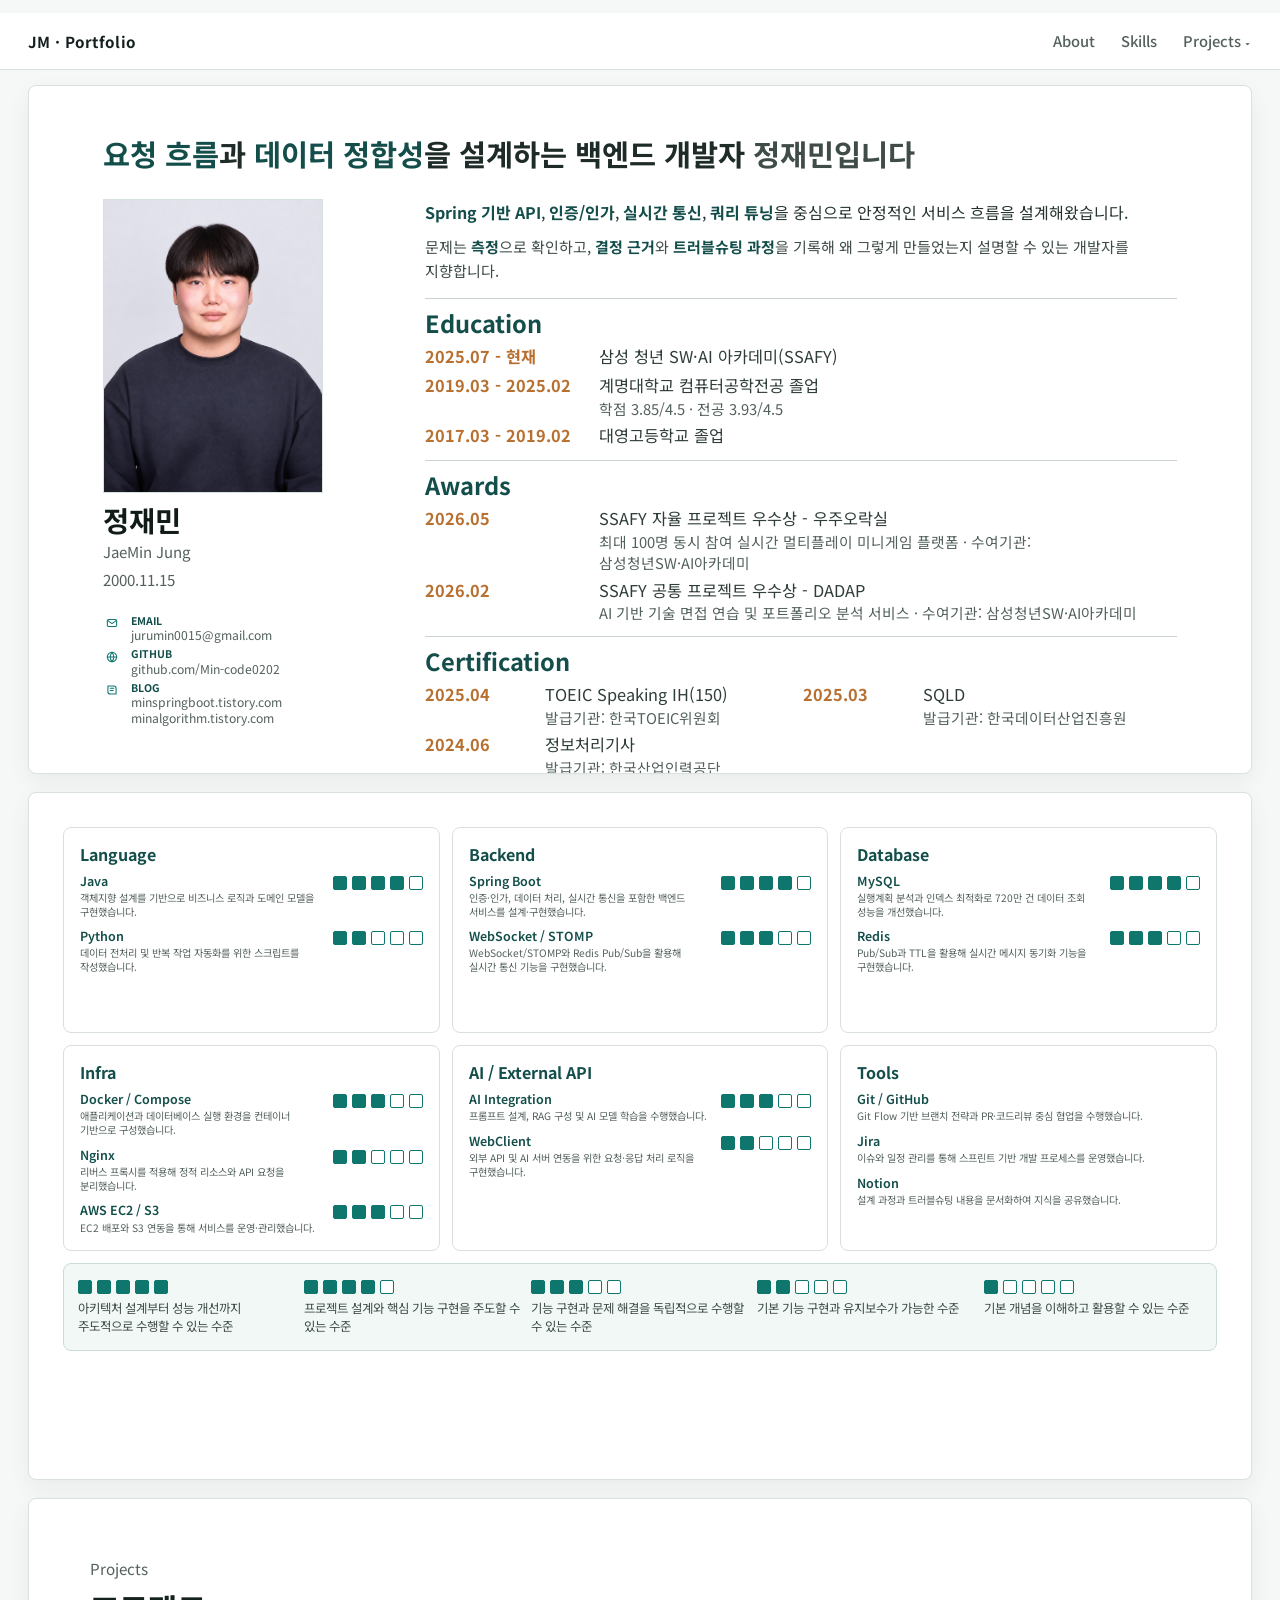
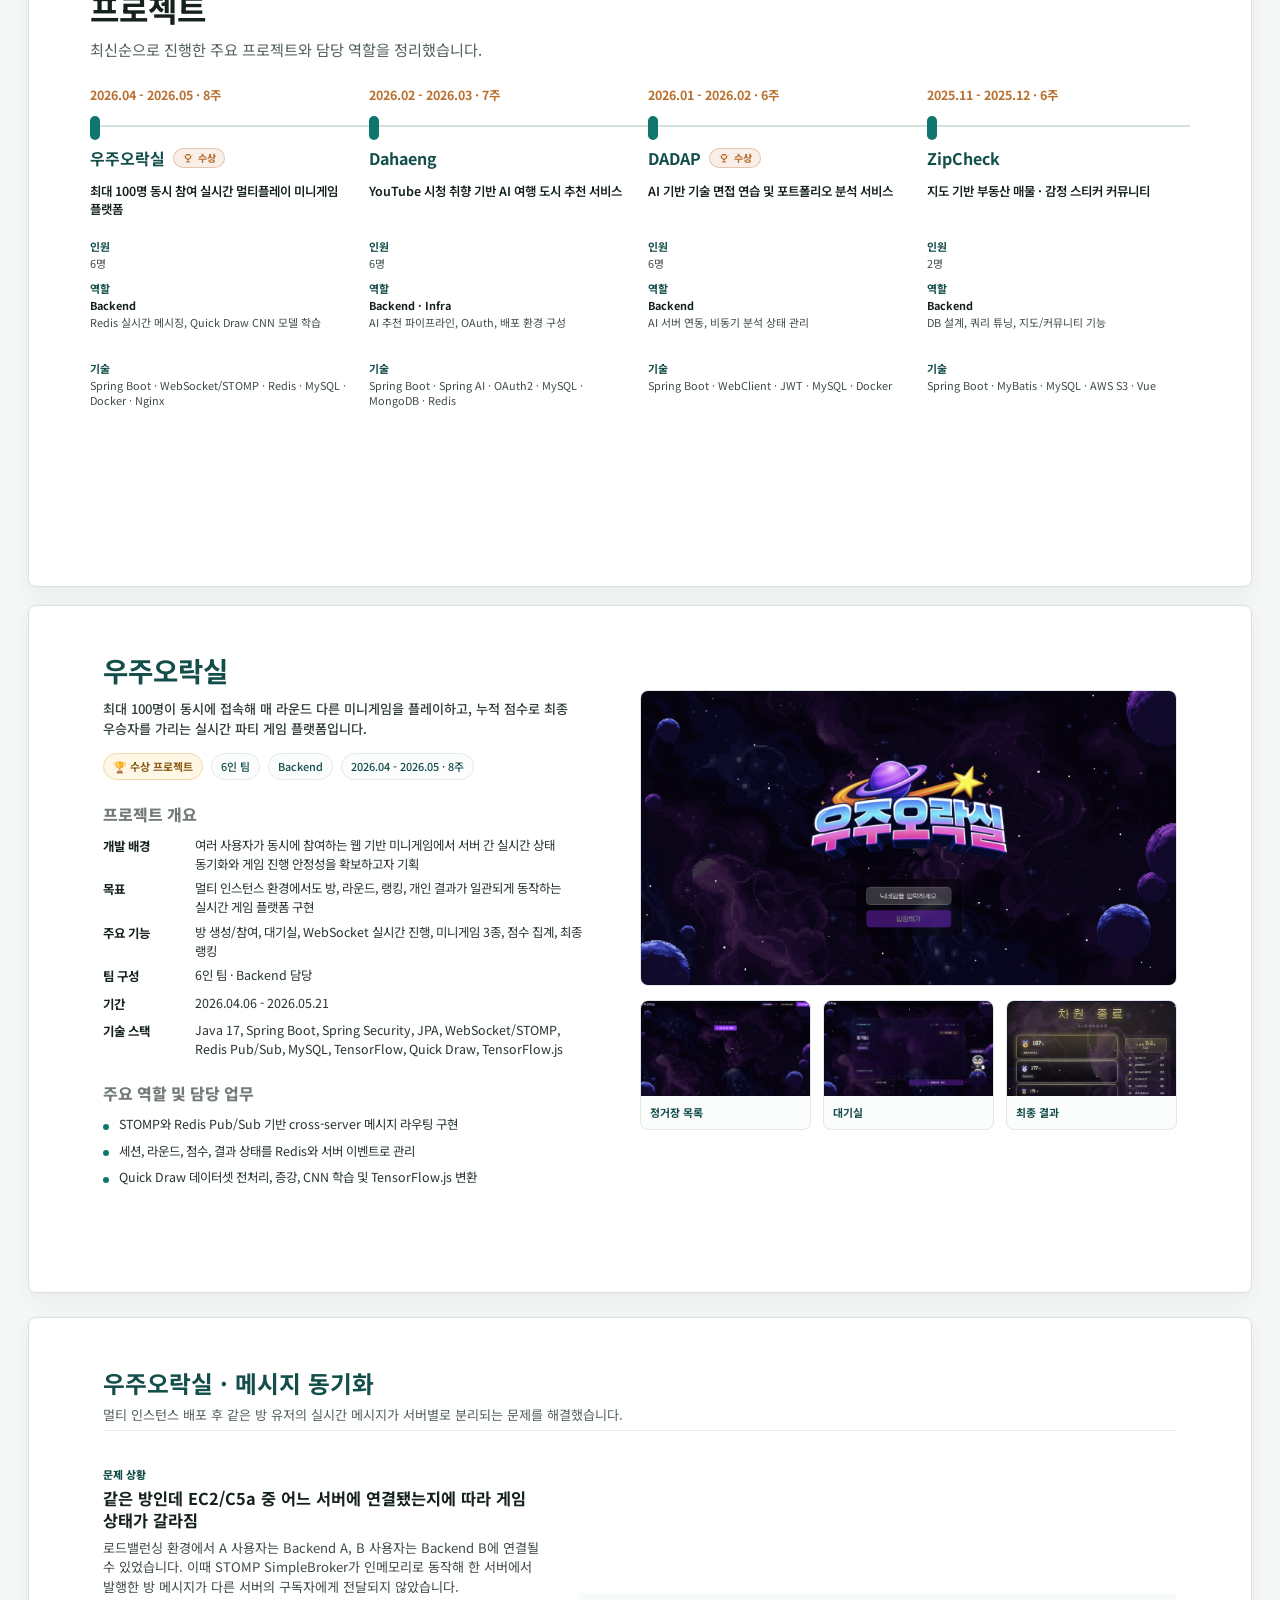
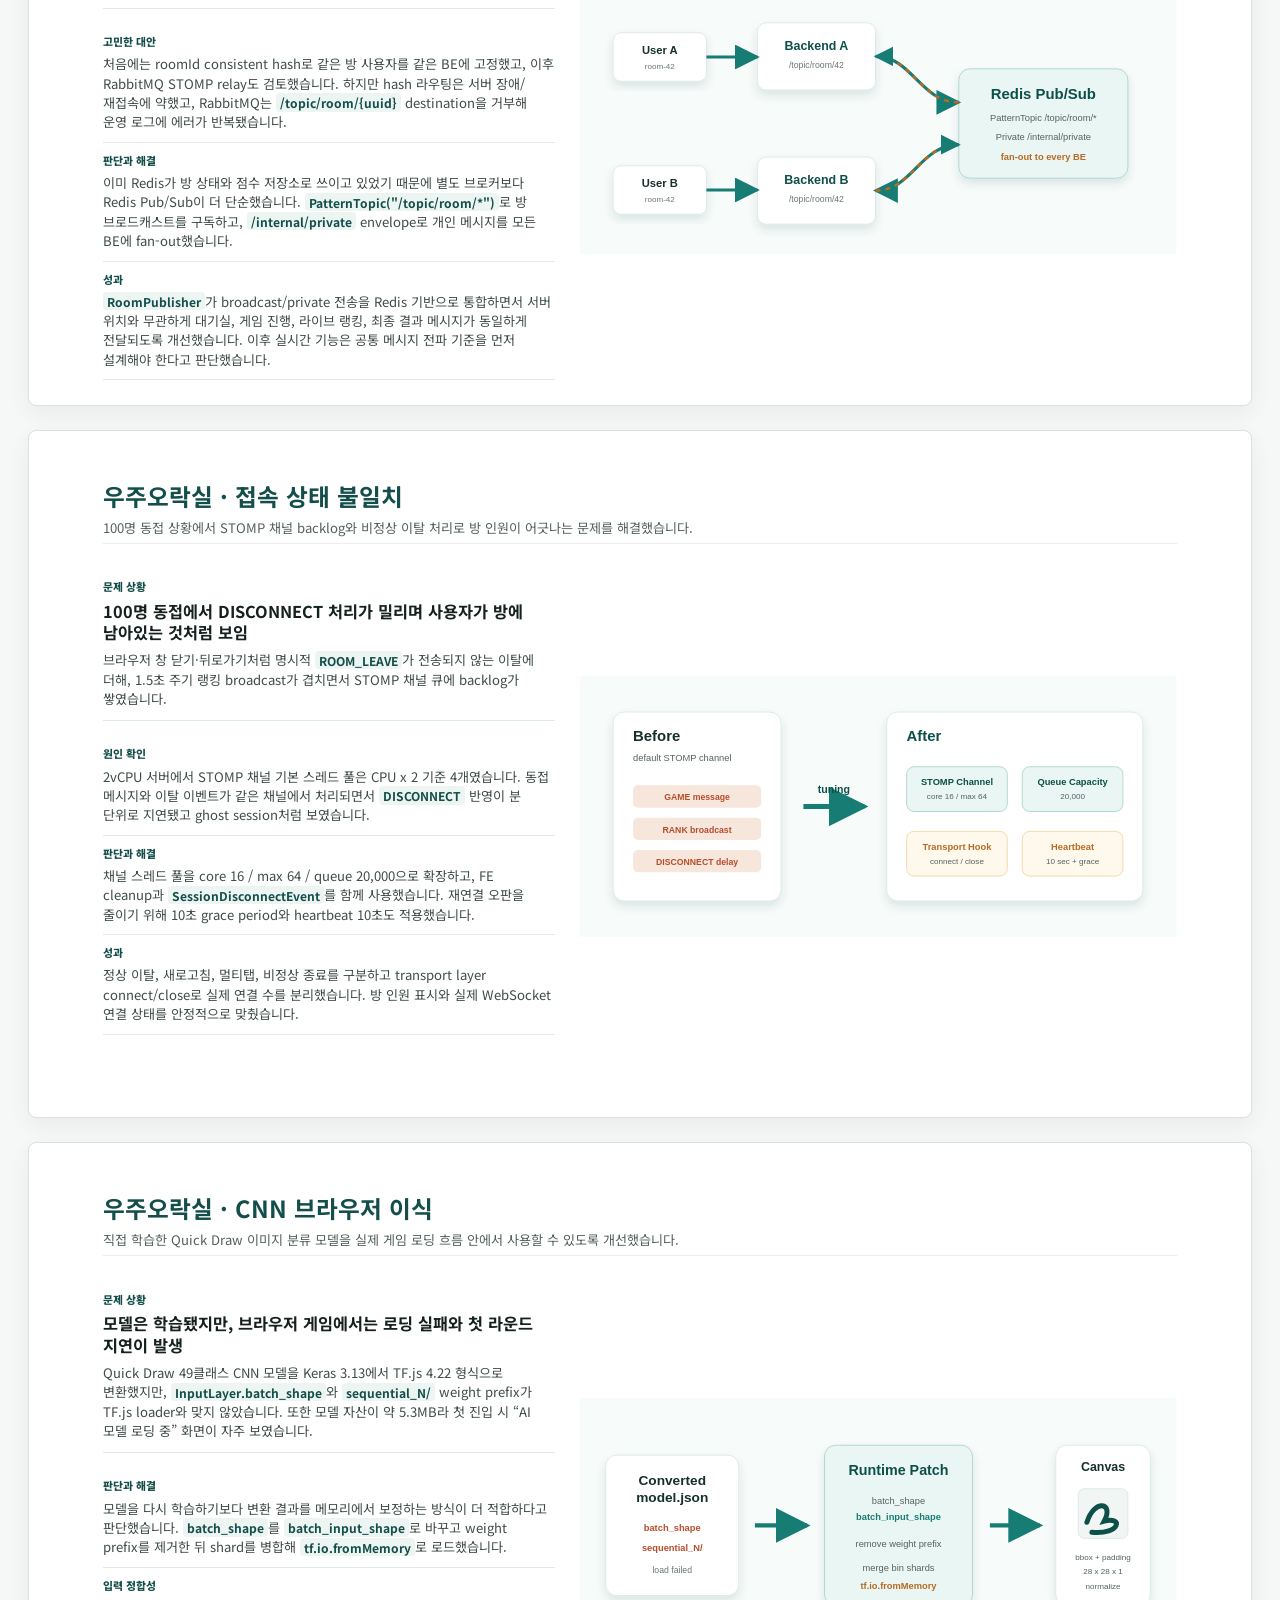
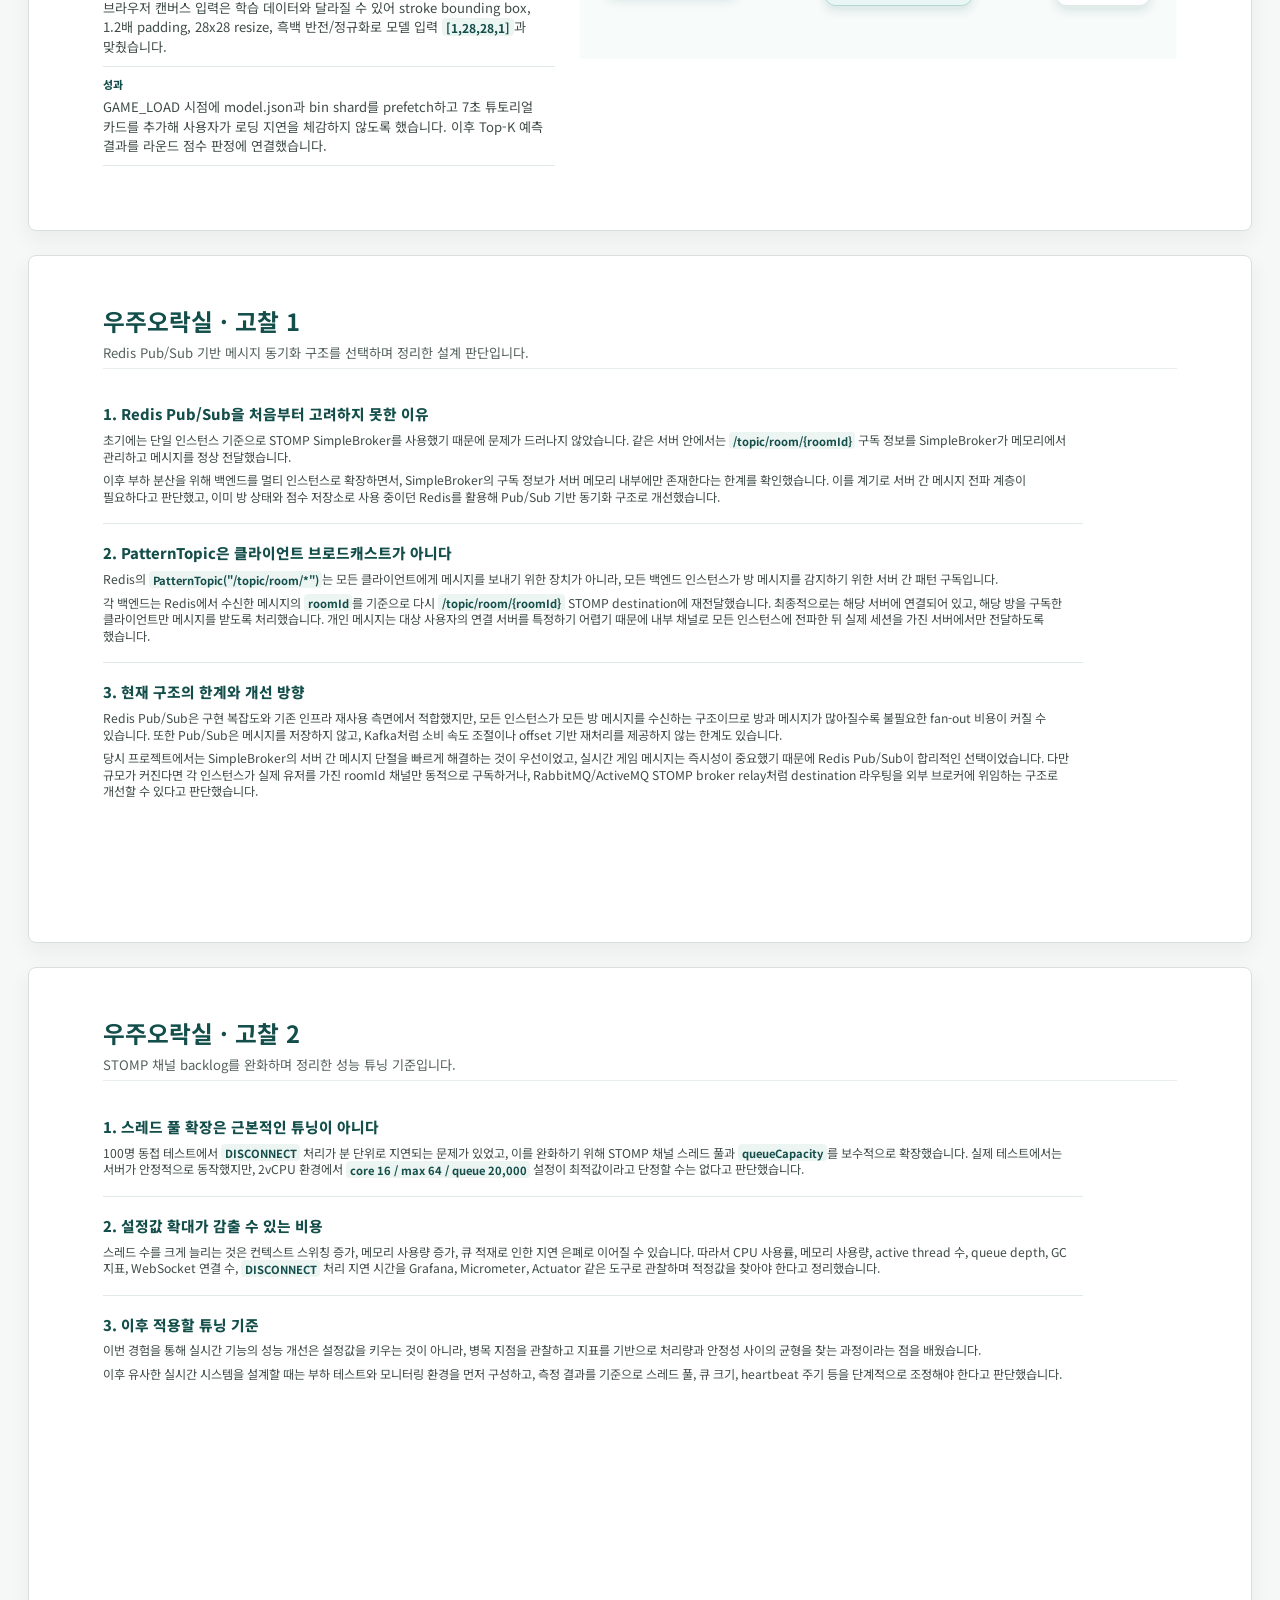
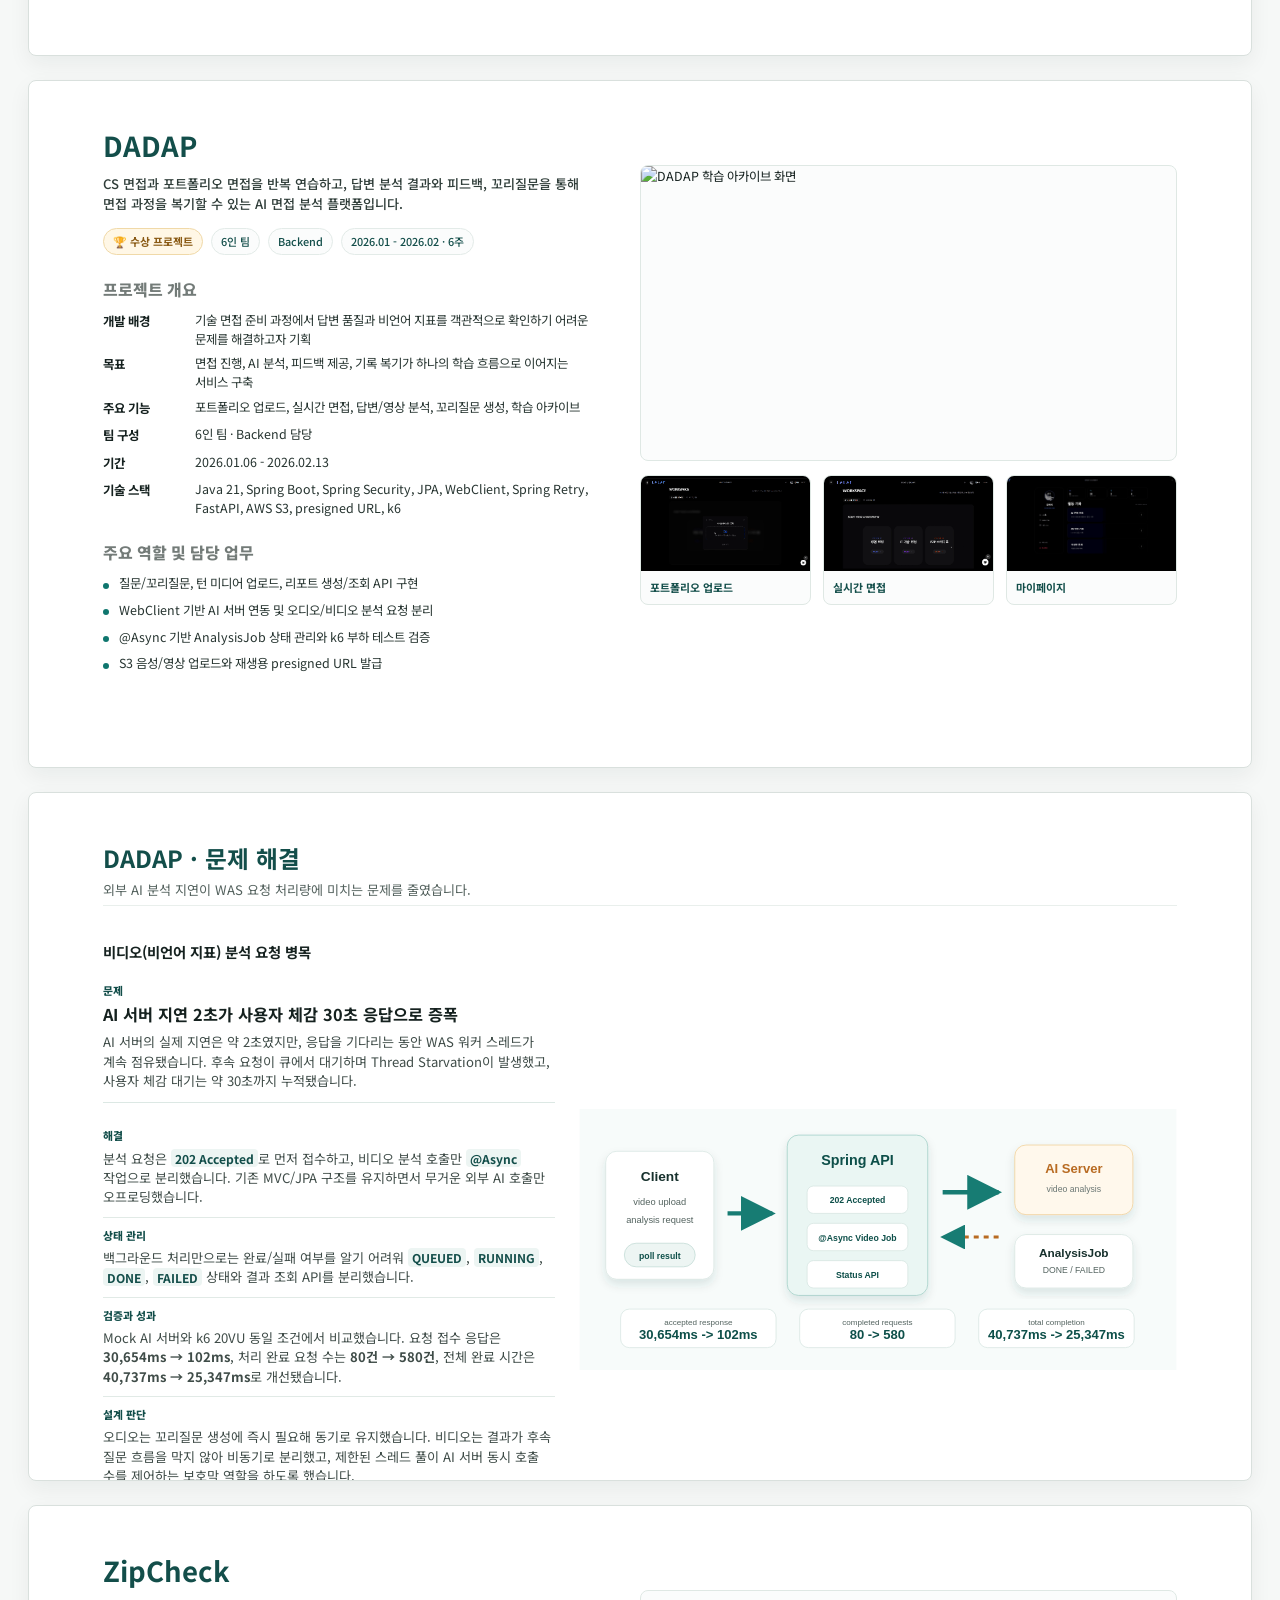
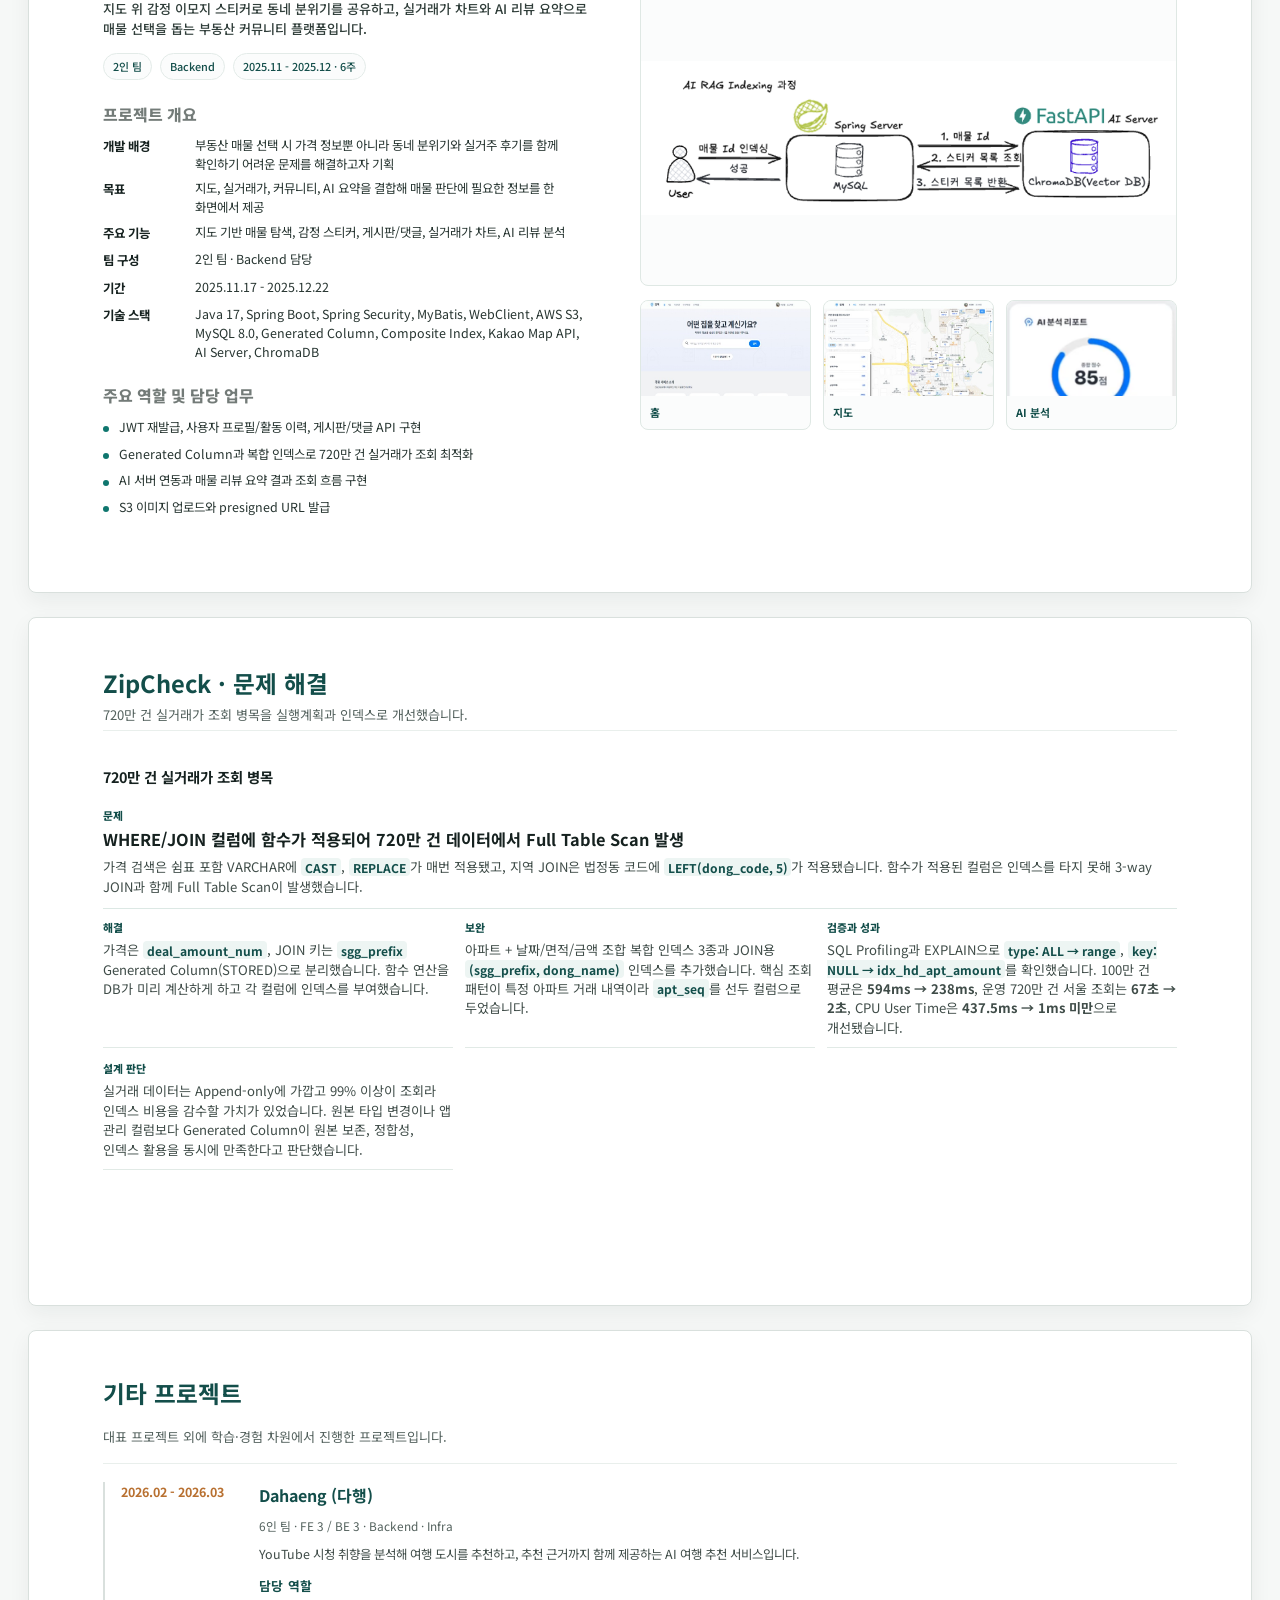
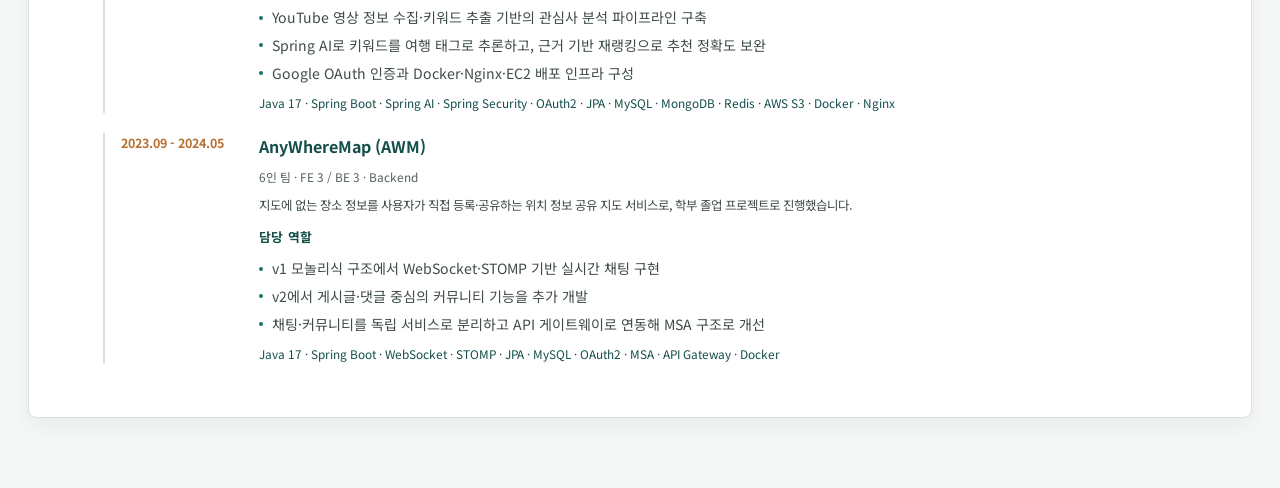
==== commit 66c3432c: "feat: 프로젝트 상세 및 고찰 섹션 개편" ====
--- a/index.html
+++ b/index.html
@@ -259,110 +259,226 @@
         </section>
 
         <section class="panel" id="projects">
-            <article class="project-card project-slide" id="p-spacearcade">
-                <div class="project-readme project-slide-grid">
-                    <div class="project-readme-head">
-                        <p class="project-kicker">Project 01 · 1/3</p>
-                        <div>
-                            <h3>우주오락실</h3>
-                            <p>최대 100명 동시 참여 실시간 멀티플레이 미니게임 파티 플랫폼</p>
-                        </div>
+            <article class="project-card project-slide project-overview-slide" id="p-spacearcade">
+                <div class="project-overview-detail">
+                    <div class="project-overview-copy">
+                        
+                        <h3>우주오락실</h3>
+                        <p class="project-lead">최대 100명이 동시에 접속해 매 라운드 다른 미니게임을 플레이하고, 누적 점수로 최종 우승자를 가리는 실시간 파티 게임 플랫폼입니다.</p>
                         <div class="project-badges">
                             <span class="award-badge">🏆 수상 프로젝트</span>
                             <span>6인 팀</span>
                             <span>Backend</span>
                             <span>2026.04 - 2026.05 · 8주</span>
                         </div>
-                    </div>
-                    <div class="project-readme-hero">
-                        <div class="project-readme-copy">
-                            <h4>프로젝트 소개</h4>
-                            <p>우주오락실은 매 라운드 무작위 미니게임으로 이동해 최대 100명이 동시에 경쟁하고, 누적 점수로 최종 우승자를 가리는 실시간 멀티플레이 플랫폼입니다.</p>
-                            <div class="project-info-table">
-                                <div><strong>역할</strong><span>Backend</span></div>
-                                <div><strong>인원</strong><span>6명</span></div>
-                                <div><strong>기간</strong><span>2026.04.06 - 2026.05.21</span></div>
-                                <div><strong>수상</strong><span>SSAFY 자율 프로젝트 우수상</span></div>
-                                <div><strong>담당</strong><span>Redis 실시간 메시징, 미니게임 서버 로직, Quick Draw CNN 모델 학습</span></div>
-                                <div><strong>GitHub</strong><span><a href="https://github.com/Min-code0202/space-arcade" target="_blank" rel="noreferrer">github.com/Min-code0202/space-arcade</a></span></div>
-                            </div>
-                        </div>
-                    </div>
-                    <div class="readme-gallery slide-gallery">
-                        <figure class="readme-shot"><img src="assets/images/SpaceArcade/login.png" alt="우주오락실 홈 화면"><figcaption><strong>홈</strong><span>게스트 세션 진입</span></figcaption></figure>
-                        <figure class="readme-shot"><img src="assets/images/SpaceArcade/room-list.png" alt="우주오락실 정거장 목록 화면"><figcaption><strong>정거장 목록</strong><span>참여 방 탐색</span></figcaption></figure>
-                        <figure class="readme-shot"><img src="assets/images/SpaceArcade/waiting-room.png" alt="우주오락실 대기실 화면"><figcaption><strong>대기실</strong><span>게임 시작 전 참가자 대기</span></figcaption></figure>
-                        <figure class="readme-shot"><img src="assets/images/SpaceArcade/result.png" alt="우주오락실 최종 결과 화면"><figcaption><strong>최종 결과</strong><span>누적 점수 순위</span></figcaption></figure>
+                        <section class="project-overview-section">
+                            <h4>프로젝트 개요</h4>
+                            <dl class="project-overview-table">
+                                <div><dt>개발 배경</dt><dd>여러 사용자가 동시에 참여하는 웹 기반 미니게임에서 서버 간 실시간 상태 동기화와 게임 진행 안정성을 확보하고자 기획</dd></div>
+                                <div><dt>목표</dt><dd>멀티 인스턴스 환경에서도 방, 라운드, 랭킹, 개인 결과가 일관되게 동작하는 실시간 게임 플랫폼 구현</dd></div>
+                                <div><dt>주요 기능</dt><dd>방 생성/참여, 대기실, WebSocket 실시간 진행, 미니게임 3종, 점수 집계, 최종 랭킹</dd></div>
+                                <div><dt>팀 구성</dt><dd>6인 팀 · Backend 담당</dd></div>
+                                <div><dt>기간</dt><dd>2026.04.06 - 2026.05.21</dd></div>
+                                <div><dt>기술 스택</dt><dd>Java 17, Spring Boot, Spring Security, JPA, WebSocket/STOMP, Redis Pub/Sub, MySQL, TensorFlow, Quick Draw, TensorFlow.js</dd></div>
+                            </dl>
+                        </section>
+                        <section class="project-overview-section">
+                            <h4>주요 역할 및 담당 업무</h4>
+                            <ul class="project-role-list">
+                                <li>STOMP와 Redis Pub/Sub 기반 cross-server 메시지 라우팅 구현</li>
+                                <li>세션, 라운드, 점수, 결과 상태를 Redis와 서버 이벤트로 관리</li>
+                                <li>Quick Draw 데이터셋 전처리, 증강, CNN 학습 및 TensorFlow.js 변환</li>
+                            </ul>
+                        </section>
+                    </div>
+                    <div class="project-overview-media">
+                        <figure class="project-main-shot"><img src="assets/images/SpaceArcade/login.png" alt="우주오락실 홈 화면"></figure>
+                        <div class="project-shot-grid">
+                            <figure><img src="assets/images/SpaceArcade/room-list.png" alt="우주오락실 정거장 목록 화면"><figcaption>정거장 목록</figcaption></figure>
+                            <figure><img src="assets/images/SpaceArcade/waiting-room.png" alt="우주오락실 대기실 화면"><figcaption>대기실</figcaption></figure>
+                            <figure><img src="assets/images/SpaceArcade/result.png" alt="우주오락실 최종 결과 화면"><figcaption>최종 결과</figcaption></figure>
+                        </div>
                     </div>
                 </div>
             </article>
 
             <article class="project-card project-slide">
                 <div class="project-readme project-slide-grid">
-                    <div class="project-readme-head"><p class="project-kicker">Project 01 · 2/3</p><div><h3>우주오락실 · 구조와 담당 업무</h3><p>멀티 인스턴스 실시간 메시징과 게임 상태 관리를 중심으로 구현했습니다.</p></div></div>
-                    <section class="project-readme-section slide-two-column">
-                        <div>
-                            <h4>기술 스택</h4>
-                            <div class="stack-groups compact-stack">
-                                <div><strong>Backend</strong><div class="stack-tags"><span>Java 17</span><span>Spring Boot</span><span>Spring Security</span><span>JPA</span><span>WebSocket/STOMP</span></div></div>
-                                <div><strong>Realtime · DB</strong><div class="stack-tags"><span>Redis Pub/Sub</span><span>MySQL</span></div></div>
-                                <div><strong>Infra</strong><div class="stack-tags"><span>Docker Compose</span><span>Nginx</span><span>Prometheus</span><span>Grafana</span></div></div>
-                                <div><strong>AI</strong><div class="stack-tags"><span>TensorFlow</span><span>Quick Draw</span><span>TensorFlow.js</span></div></div>
-                            </div>
-                        </div>
-                        <div>
-                            <h4>담당 업무</h4>
-                            <ul class="scope-list compact-scope">
-                                <li><strong>실시간 메시징</strong><span>STOMP와 Redis Pub/Sub 기반 cross-server 메시지 라우팅</span></li>
-                                <li><strong>게임 서버 로직</strong><span>세션, 라운드, 랭킹, 결과 상태를 Redis와 서버 이벤트로 관리</span></li>
-                                <li><strong>Quick Draw CNN</strong><span>데이터셋 전처리, 증강, CNN 학습, TF.js 변환</span></li>
-                                <li><strong>인프라</strong><span>Docker Compose, Nginx 리버스 프록시, 모니터링 구성</span></li>
-                            </ul>
-                        </div>
-                    </section>
-                    <section class="project-readme-section compact-architecture">
-                        <h4>아키텍처</h4>
-                        <div class="architecture-image-wrap"><img class="architecture-image" src="assets/images/SpaceArcade/architecture.png" alt="우주오락실 시스템 아키텍처"></div>
-                        <p class="architecture-copy">Nginx가 트래픽을 여러 백엔드 인스턴스로 분산하고, 서버 간 실시간 메시지는 Redis Pub/Sub으로 동기화하는 구조입니다.</p>
+                    <div class="project-readme-head"><div><h3>우주오락실 · 메시지 동기화</h3><p>멀티 인스턴스 배포 후 같은 방 유저의 실시간 메시지가 서버별로 분리되는 문제를 해결했습니다.</p></div></div>
+                    <section class="project-readme-section">
+                        <div class="problem-story compact-story">
+                            <figure class="trouble-visual"><img src="assets/images/SpaceArcade/trouble-message-sync.svg" alt="Redis Pub/Sub 기반 서버 간 메시지 동기화 구조"></figure>
+                            <div class="problem-story-main"><span>문제 상황</span><h5>같은 방인데 EC2/C5a 중 어느 서버에 연결됐는지에 따라 게임 상태가 갈라짐</h5><p>로드밸런싱 환경에서 A 사용자는 Backend A, B 사용자는 Backend B에 연결될 수 있었습니다. 이때 STOMP SimpleBroker가 인메모리로 동작해 한 서버에서 발행한 방 메시지가 다른 서버의 구독자에게 전달되지 않았습니다.</p></div>
+                            <div class="problem-story-grid"><div><span>고민한 대안</span><p>처음에는 roomId consistent hash로 같은 방 사용자를 같은 BE에 고정했고, 이후 RabbitMQ STOMP relay도 검토했습니다. 하지만 hash 라우팅은 서버 장애/재접속에 약했고, RabbitMQ는 <code>/topic/room/{uuid}</code> destination을 거부해 운영 로그에 에러가 반복됐습니다.</p></div><div><span>판단과 해결</span><p>이미 Redis가 방 상태와 점수 저장소로 쓰이고 있었기 때문에 별도 브로커보다 Redis Pub/Sub이 더 단순했습니다. <code>PatternTopic("/topic/room/*")</code>로 방 브로드캐스트를 구독하고, <code>/internal/private</code> envelope로 개인 메시지를 모든 BE에 fan-out했습니다.</p></div><div><span>성과</span><p><code>RoomPublisher</code>가 broadcast/private 전송을 Redis 기반으로 통합하면서 서버 위치와 무관하게 대기실, 게임 진행, 라이브 랭킹, 최종 결과 메시지가 동일하게 전달되도록 개선했습니다. 이후 실시간 기능은 공통 메시지 전파 기준을 먼저 설계해야 한다고 판단했습니다.</p></div></div>
+                        </div>
                     </section>
                 </div>
             </article>
 
             <article class="project-card project-slide">
                 <div class="project-readme project-slide-grid">
-                    <div class="project-readme-head"><p class="project-kicker">Project 01 · 3/3</p><div><h3>우주오락실 · 문제 해결</h3><p>분산 WebSocket 환경과 브라우저 AI 모델 적용 과정의 문제를 해결했습니다.</p></div></div>
+                    <div class="project-readme-head"><div><h3>우주오락실 · 접속 상태 불일치</h3><p>100명 동접 상황에서 STOMP 채널 backlog와 비정상 이탈 처리로 방 인원이 어긋나는 문제를 해결했습니다.</p></div></div>
                     <section class="project-readme-section">
-                        <h4>트러블슈팅</h4>
-                        <div class="problem-story-grid slide-problems">
-                            <div><span>메시지 동기화</span><p>STOMP SimpleBroker는 인스턴스 간 메시지를 공유하지 못해 같은 방 유저가 서버별로 분리되었습니다. Redis Pub/Sub 구독 구조로 broadcast와 private message를 서버 간 동기화했습니다.</p></div>
-                            <div><span>100명 동접 백프레셔</span><p>STOMP 채널 기본 스레드 설정에서 DISCONNECT 처리가 지연되었습니다. 채널 스레드 풀과 큐 용량을 조정하고 transport layer 기준으로 동접 카운트를 보완했습니다.</p></div>
-                            <div><span>CNN 브라우저 이식</span><p>Keras 3 모델을 TF.js에서 로드하지 못해 model.json의 입력 shape와 weight prefix를 패치하고, 캔버스 입력 전처리를 학습 데이터와 맞췄습니다.</p></div>
+                        <div class="problem-story compact-story">
+                            <figure class="trouble-visual"><img src="assets/images/SpaceArcade/trouble-backpressure.svg" alt="STOMP 채널 백프레셔와 transport layer 보완 구조"></figure>
+                            <div class="problem-story-main"><span>문제 상황</span><h5>100명 동접에서 DISCONNECT 처리가 밀리며 사용자가 방에 남아있는 것처럼 보임</h5><p>브라우저 창 닫기·뒤로가기처럼 명시적 <code>ROOM_LEAVE</code>가 전송되지 않는 이탈에 더해, 1.5초 주기 랭킹 broadcast가 겹치면서 STOMP 채널 큐에 backlog가 쌓였습니다.</p></div>
+                            <div class="problem-story-grid"><div><span>원인 확인</span><p>2vCPU 서버에서 STOMP 채널 기본 스레드 풀은 CPU x 2 기준 4개였습니다. 동접 메시지와 이탈 이벤트가 같은 채널에서 처리되면서 <code>DISCONNECT</code> 반영이 분 단위로 지연됐고 ghost session처럼 보였습니다.</p></div><div><span>판단과 해결</span><p>채널 스레드 풀을 core 16 / max 64 / queue 20,000으로 확장하고, FE cleanup과 <code>SessionDisconnectEvent</code>를 함께 사용했습니다. 재연결 오판을 줄이기 위해 10초 grace period와 heartbeat 10초도 적용했습니다.</p></div><div><span>성과</span><p>정상 이탈, 새로고침, 멀티탭, 비정상 종료를 구분하고 transport layer connect/close로 실제 연결 수를 분리했습니다. 방 인원 표시와 실제 WebSocket 연결 상태를 안정적으로 맞췄습니다.</p></div></div>
                         </div>
                     </section>
+                </div>
+            </article>
+
+            <article class="project-card project-slide">
+                <div class="project-readme project-slide-grid">
+                    <div class="project-readme-head"><div><h3>우주오락실 · CNN 브라우저 이식</h3><p>직접 학습한 Quick Draw 이미지 분류 모델을 실제 게임 로딩 흐름 안에서 사용할 수 있도록 개선했습니다.</p></div></div>
                     <section class="project-readme-section">
-                        <h4>결과와 배운 점</h4>
-                        <div class="reflection-note"><p>단일 서버에서는 보이지 않던 WebSocket 메시징의 분산 환경 가정을 확인했고, AI 모델도 학습 정확도뿐 아니라 브라우저 로딩 포맷과 입력 전처리까지 서비스 흐름 안에서 맞춰야 한다는 점을 배웠습니다.</p></div>
+                        <div class="problem-story compact-story">
+                            <figure class="trouble-visual"><img src="assets/images/SpaceArcade/trouble-cnn-tfjs.svg" alt="Keras 모델을 TensorFlow.js에서 로드하기 위한 패치와 캔버스 전처리 흐름"></figure>
+                            <div class="problem-story-main"><span>문제 상황</span><h5>모델은 학습됐지만, 브라우저 게임에서는 로딩 실패와 첫 라운드 지연이 발생</h5><p>Quick Draw 49클래스 CNN 모델을 Keras 3.13에서 TF.js 4.22 형식으로 변환했지만, <code>InputLayer.batch_shape</code>와 <code>sequential_N/</code> weight prefix가 TF.js loader와 맞지 않았습니다. 또한 모델 자산이 약 5.3MB라 첫 진입 시 “AI 모델 로딩 중” 화면이 자주 보였습니다.</p></div>
+                            <div class="problem-story-grid"><div><span>판단과 해결</span><p>모델을 다시 학습하기보다 변환 결과를 메모리에서 보정하는 방식이 더 적합하다고 판단했습니다. <code>batch_shape</code>를 <code>batch_input_shape</code>로 바꾸고 weight prefix를 제거한 뒤 shard를 병합해 <code>tf.io.fromMemory</code>로 로드했습니다.</p></div><div><span>입력 정합성</span><p>브라우저 캔버스 입력은 학습 데이터와 달라질 수 있어 stroke bounding box, 1.2배 padding, 28x28 resize, 흑백 반전/정규화로 모델 입력 <code>[1,28,28,1]</code>과 맞췄습니다.</p></div><div><span>성과</span><p>GAME_LOAD 시점에 model.json과 bin shard를 prefetch하고 7초 튜토리얼 카드를 추가해 사용자가 로딩 지연을 체감하지 않도록 했습니다. 이후 Top-K 예측 결과를 라운드 점수 판정에 연결했습니다.</p></div></div>
+                        </div>
                     </section>
                 </div>
             </article>
 
-            <article class="project-card project-slide" id="p-dadap">
+            <article class="project-card project-slide">
                 <div class="project-readme project-slide-grid">
-                    <div class="project-readme-head"><p class="project-kicker">Project 02 · 1/3</p><div><h3>DADAP</h3><p>AI 기반 기술 면접 연습 및 포트폴리오 분석 서비스</p></div><div class="project-badges"><span class="award-badge">🏆 수상 프로젝트</span><span>6인 팀</span><span>Backend</span><span>2026.01 - 2026.02 · 6주</span></div></div>
-                    <div class="project-readme-hero"><div class="project-readme-copy"><h4>프로젝트 소개</h4><p>DADAP은 CS 면접과 포트폴리오 면접을 반복 연습하고, 답변 분석 결과와 피드백, 꼬리질문으로 복기할 수 있도록 만든 AI 면접 분석 플랫폼입니다.</p><div class="project-info-table"><div><strong>역할</strong><span>Backend</span></div><div><strong>인원</strong><span>6명</span></div><div><strong>기간</strong><span>2026.01.06 - 2026.02.13</span></div><div><strong>수상</strong><span>SSAFY 공통 프로젝트 우수상</span></div><div><strong>담당</strong><span>AI 서버 연동, 비동기 분석 상태 관리, 면접/커뮤니티 API</span></div><div><strong>GitHub</strong><span><a href="https://github.com/Min-code0202/Dadap-public" target="_blank" rel="noreferrer">github.com/Min-code0202/Dadap-public</a></span></div></div></div></div>
-                    <div class="readme-gallery slide-gallery"><figure class="readme-shot"><img src="assets/images/DADAP/portfolio-upload.gif" alt="DADAP 포트폴리오 업로드 화면"><figcaption><strong>포트폴리오 업로드</strong><span>문서 기반 면접 준비</span></figcaption></figure><figure class="readme-shot"><img src="assets/images/DADAP/p2p.gif" alt="DADAP 실시간 면접 화면"><figcaption><strong>실시간 면접</strong><span>AI 면접관과 문답</span></figcaption></figure><figure class="readme-shot"><img src="assets/images/DADAP/ARCHIVE.gif" alt="DADAP 학습 아카이브 화면"><figcaption><strong>학습 아카이브</strong><span>질문 카드 탐색</span></figcaption></figure><figure class="readme-shot"><img src="assets/images/DADAP/mypage.gif" alt="DADAP 마이페이지 화면"><figcaption><strong>마이페이지</strong><span>면접 기록 복기</span></figcaption></figure></div>
-                </div>
-            </article>
-
-            <article class="project-card project-slide"><div class="project-readme project-slide-grid"><div class="project-readme-head"><p class="project-kicker">Project 02 · 2/3</p><div><h3>DADAP · 구조와 담당 업무</h3><p>면접 도메인과 외부 AI 분석 요청 흐름을 분리해 구현했습니다.</p></div></div><section class="project-readme-section slide-two-column"><div><h4>기술 스택</h4><div class="stack-groups compact-stack"><div><strong>Backend</strong><div class="stack-tags"><span>Java 21</span><span>Spring Boot</span><span>Spring Security</span><span>JPA</span><span>WebClient</span><span>Spring Retry</span></div></div><div><strong>AI · Storage</strong><div class="stack-tags"><span>FastAPI</span><span>AWS S3</span><span>presigned URL</span></div></div><div><strong>Test</strong><div class="stack-tags"><span>k6</span><span>Mock AI Server</span></div></div></div></div><div><h4>담당 업무</h4><ul class="scope-list compact-scope"><li><strong>면접 도메인</strong><span>질문/꼬리질문, 턴 미디어 업로드, 리포트 생성/조회</span></li><li><strong>AI 서버 연동</strong><span>WebClient 기반 오디오/비디오 분석 요청 분리</span></li><li><strong>비동기 상태 관리</strong><span>@Async 작업, AnalysisJob 상태, 결과 조회 API</span></li><li><strong>스토리지</strong><span>음성/영상 업로드와 재생용 presigned URL 발급</span></li></ul></div></section><section class="project-readme-section"><h4>분석 흐름</h4><div class="trouble-flow"><div><span>1. 접수</span><p>면접 턴 미디어 업로드</p></div><div><span>2. 분석</span><p>AI 서버로 오디오/비디오 분석 요청</p></div><div><span>3. 상태</span><p>QUEUED/RUNNING/DONE/FAILED 관리</p></div><div><span>4. 리포트</span><p>피드백과 꼬리질문 제공</p></div></div></section></div></article>
-
-            <article class="project-card project-slide"><div class="project-readme project-slide-grid"><div class="project-readme-head"><p class="project-kicker">Project 02 · 3/3</p><div><h3>DADAP · 문제 해결</h3><p>외부 AI 분석 지연이 WAS 요청 처리량에 미치는 문제를 줄였습니다.</p></div></div><section class="project-readme-section"><h4>트러블슈팅: 비디오 분석 요청 병목</h4><div class="problem-story compact-story"><div class="problem-story-main"><span>문제</span><h5>AI 서버 지연 2초가 사용자 체감 30초 응답으로 증폭</h5><p>AI 응답을 기다리는 동안 WAS 워커 스레드가 점유되어 후속 요청이 큐에서 대기하는 Thread Starvation이 발생했습니다.</p></div><div class="problem-story-grid"><div><span>해결</span><p>202 Accepted로 요청을 먼저 접수하고, AI 호출은 @Async 작업으로 분리했습니다.</p></div><div><span>상태 관리</span><p>QUEUED/RUNNING/DONE/FAILED 상태와 결과 조회 API를 별도로 구성했습니다.</p></div><div><span>검증</span><p>Mock AI 서버와 k6 20VU 테스트로 동기/비동기 처리량과 완료 시간을 비교했습니다.</p></div></div></div></section><section class="project-readme-section"><h4>성과</h4><div class="project-hero-metrics"><div class="metric-card"><span class="metric-label">전체 분석 완료 시간</span><strong><span>40,737ms</span><em>→</em><span>25,347ms</span></strong><p>백그라운드 병렬 처리로 단축</p></div><div class="metric-card"><span class="metric-label">요청 접수 응답 시간</span><strong><span>30,654ms</span><em>→</em><span>102ms</span></strong><p>분석 완료 대기 없이 즉시 접수</p></div></div></section></div></article>
-
-            <article class="project-card project-slide" id="p-zipcheck"><div class="project-readme project-slide-grid"><div class="project-readme-head"><p class="project-kicker">Project 03 · 1/3</p><div><h3>ZipCheck</h3><p>지도 기반 부동산 매물 · 감정 스티커 커뮤니티</p></div><div class="project-badges"><span>2인 팀</span><span>Backend</span><span>2025.11 - 2025.12 · 6주</span></div></div><div class="project-readme-hero"><div class="project-readme-copy"><h4>프로젝트 소개</h4><p>ZipCheck는 지도 위에 감정 이모지 스티커를 부착해 동네 분위기를 공유하고, 실거래가 차트와 AI 리뷰 요약으로 매물 선택을 돕는 부동산 커뮤니티 플랫폼입니다.</p><div class="project-info-table"><div><strong>역할</strong><span>Backend</span></div><div><strong>인원</strong><span>2명</span></div><div><strong>기간</strong><span>2025.11.17 - 2025.12.22</span></div><div><strong>담당</strong><span>DB 설계, 쿼리 튜닝, 인증/사용자/게시판/스토리지 API</span></div><div><strong>GitHub</strong><span><a href="https://github.com/ZipCheck" target="_blank" rel="noreferrer">github.com/ZipCheck</a></span></div></div></div></div><div class="readme-gallery slide-gallery"><figure class="readme-shot"><img src="assets/images/ZipCheck/homepage.jpg" alt="ZipCheck 홈 화면"><figcaption><strong>홈</strong><span>서비스 진입</span></figcaption></figure><figure class="readme-shot"><img src="assets/images/ZipCheck/mainpage1.jpg" alt="ZipCheck 지도 화면"><figcaption><strong>지도</strong><span>매물 탐색</span></figcaption></figure><figure class="readme-shot"><img src="assets/images/ZipCheck/mainpage2.png" alt="ZipCheck 스티커 지도"><figcaption><strong>스티커 지도</strong><span>동네 분위기 공유</span></figcaption></figure><figure class="readme-shot"><img src="assets/images/ZipCheck/aipage.png" alt="ZipCheck AI 분석"><figcaption><strong>AI 분석</strong><span>리뷰 요약 리포트</span></figcaption></figure></div></div></article>
-
-            <article class="project-card project-slide"><div class="project-readme project-slide-grid"><div class="project-readme-head"><p class="project-kicker">Project 03 · 2/3</p><div><h3>ZipCheck · 구조와 담당 업무</h3><p>조회 성능을 중심으로 DB 설계와 백엔드 API를 구현했습니다.</p></div></div><section class="project-readme-section slide-two-column"><div><h4>기술 스택</h4><div class="stack-groups compact-stack"><div><strong>Backend</strong><div class="stack-tags"><span>Java 17</span><span>Spring Boot</span><span>Spring Security</span><span>MyBatis</span><span>WebClient</span><span>AWS S3</span></div></div><div><strong>Database</strong><div class="stack-tags"><span>MySQL 8.0</span><span>Generated Column</span><span>Composite Index</span></div></div><div><strong>External</strong><div class="stack-tags"><span>Kakao Map API</span><span>AI Server</span><span>ChromaDB</span></div></div></div></div><div><h4>담당 업무</h4><ul class="scope-list compact-scope"><li><strong>DB 설계 · 튜닝</strong><span>Generated Column, 복합 인덱스, SARGability 확보</span></li><li><strong>인증 · 사용자</strong><span>JWT 재발급, 마이페이지, 프로필/활동 이력</span></li><li><strong>커뮤니티</strong><span>게시글/댓글 CRUD, 좋아요/싫어요, 이미지 첨부</span></li><li><strong>스토리지</strong><span>S3 이미지 업로드와 presigned URL 발급</span></li></ul></div></section><section class="project-readme-section compact-architecture"><h4>AI RAG 연동</h4><div class="architecture-image-wrap"><img class="architecture-image" src="assets/images/ZipCheck/aipage2.png" alt="ZipCheck AI RAG 인덱싱 흐름"></div><p class="architecture-copy">매물 스티커를 Spring 서버가 AI 서버로 인덱싱 요청하고, FastAPI가 ChromaDB 벡터 DB에 적재하는 구조입니다.</p></section></div></article>
-
-            <article class="project-card project-slide"><div class="project-readme project-slide-grid"><div class="project-readme-head"><p class="project-kicker">Project 03 · 3/3</p><div><h3>ZipCheck · 문제 해결</h3><p>720만 건 실거래가 조회 병목을 실행계획과 인덱스로 개선했습니다.</p></div></div><section class="project-readme-section"><h4>트러블슈팅: 720만 건 실거래가 조회 병목</h4><div class="problem-story compact-story"><div class="problem-story-main"><span>문제</span><h5>WHERE/JOIN 컬럼에 함수가 적용되어 Full Table Scan 발생</h5><p>거래 금액은 쉼표 포함 VARCHAR라 CAST/REPLACE가 필요했고, 지역 JOIN은 LEFT(dong_code, 5)를 사용했습니다. 함수가 적용된 컬럼은 인덱스를 타지 못해 720만 건 규모에서 조회 비용이 급증했습니다.</p></div><div class="problem-story-grid"><div><span>해결</span><p>가격은 deal_amount_num, 지역 JOIN은 sgg_prefix Generated Column(STORED)으로 분리해 인덱스를 부여했습니다.</p></div><div><span>보완</span><p>아파트 + 날짜/면적/금액 조합 복합 인덱스 3종과 JOIN용 인덱스를 추가했습니다.</p></div><div><span>검증</span><p>SQL Profiling과 EXPLAIN으로 CPU 시간과 실행 계획 변화를 확인했습니다.</p></div></div></div></section><section class="project-readme-section"><h4>성과</h4><div class="project-hero-metrics"><div class="metric-card"><span class="metric-label">운영 쿼리 실측</span><strong><span>67초</span><em>→</em><span>2초</span></strong><p>720만 건 · 서울 조회 기준</p></div><div class="metric-card"><span class="metric-label">CPU User Time</span><strong><span>437.5ms</span><em>→</em><span>1ms 미만</span></strong><p>문자열 변환 연산 제거</p></div><div class="metric-card"><span class="metric-label">검색 성능</span><strong><span>약 20배</span></strong><p>가격 범위 검색 기준 개선</p></div></div></section></div></article>
+                    <div class="project-readme-head"><div><h3>우주오락실 · 고찰 1</h3><p>Redis Pub/Sub 기반 메시지 동기화 구조를 선택하며 정리한 설계 판단입니다.</p></div></div>
+                    <section class="project-readme-section">
+                        <div class="reflection-essay">
+                            <div>
+                                <span>1. Redis Pub/Sub을 처음부터 고려하지 못한 이유</span>
+                                <p>초기에는 단일 인스턴스 기준으로 STOMP SimpleBroker를 사용했기 때문에 문제가 드러나지 않았습니다. 같은 서버 안에서는 <code>/topic/room/{roomId}</code> 구독 정보를 SimpleBroker가 메모리에서 관리하고 메시지를 정상 전달했습니다.</p>
+                                <p>이후 부하 분산을 위해 백엔드를 멀티 인스턴스로 확장하면서, SimpleBroker의 구독 정보가 서버 메모리 내부에만 존재한다는 한계를 확인했습니다. 이를 계기로 서버 간 메시지 전파 계층이 필요하다고 판단했고, 이미 방 상태와 점수 저장소로 사용 중이던 Redis를 활용해 Pub/Sub 기반 동기화 구조로 개선했습니다.</p>
+                            </div>
+                            <div>
+                                <span>2. PatternTopic은 클라이언트 브로드캐스트가 아니다</span>
+                                <p>Redis의 <code>PatternTopic("/topic/room/*")</code>는 모든 클라이언트에게 메시지를 보내기 위한 장치가 아니라, 모든 백엔드 인스턴스가 방 메시지를 감지하기 위한 서버 간 패턴 구독입니다.</p>
+                                <p>각 백엔드는 Redis에서 수신한 메시지의 <code>roomId</code>를 기준으로 다시 <code>/topic/room/{roomId}</code> STOMP destination에 재전달했습니다. 최종적으로는 해당 서버에 연결되어 있고, 해당 방을 구독한 클라이언트만 메시지를 받도록 처리했습니다. 개인 메시지는 대상 사용자의 연결 서버를 특정하기 어렵기 때문에 내부 채널로 모든 인스턴스에 전파한 뒤 실제 세션을 가진 서버에서만 전달하도록 했습니다.</p>
+                            </div>
+                            <div>
+                                <span>3. 현재 구조의 한계와 개선 방향</span>
+                                <p>Redis Pub/Sub은 구현 복잡도와 기존 인프라 재사용 측면에서 적합했지만, 모든 인스턴스가 모든 방 메시지를 수신하는 구조이므로 방과 메시지가 많아질수록 불필요한 fan-out 비용이 커질 수 있습니다. 또한 Pub/Sub은 메시지를 저장하지 않고, Kafka처럼 소비 속도 조절이나 offset 기반 재처리를 제공하지 않는 한계도 있습니다.</p>
+                                <p>당시 프로젝트에서는 SimpleBroker의 서버 간 메시지 단절을 빠르게 해결하는 것이 우선이었고, 실시간 게임 메시지는 즉시성이 중요했기 때문에 Redis Pub/Sub이 합리적인 선택이었습니다. 다만 규모가 커진다면 각 인스턴스가 실제 유저를 가진 roomId 채널만 동적으로 구독하거나, RabbitMQ/ActiveMQ STOMP broker relay처럼 destination 라우팅을 외부 브로커에 위임하는 구조로 개선할 수 있다고 판단했습니다.</p>
+                            </div>
+                        </div>
+                    </section>
+                </div>
+            </article>
+
+            <article class="project-card project-slide">
+                <div class="project-readme project-slide-grid">
+                    <div class="project-readme-head"><div><h3>우주오락실 · 고찰 2</h3><p>STOMP 채널 backlog를 완화하며 정리한 성능 튜닝 기준입니다.</p></div></div>
+                    <section class="project-readme-section">
+                        <div class="reflection-essay">
+                            <div>
+                                <span>1. 스레드 풀 확장은 근본적인 튜닝이 아니다</span>
+                                <p>100명 동접 테스트에서 <code>DISCONNECT</code> 처리가 분 단위로 지연되는 문제가 있었고, 이를 완화하기 위해 STOMP 채널 스레드 풀과 <code>queueCapacity</code>를 보수적으로 확장했습니다. 실제 테스트에서는 서버가 안정적으로 동작했지만, 2vCPU 환경에서 <code>core 16 / max 64 / queue 20,000</code> 설정이 최적값이라고 단정할 수는 없다고 판단했습니다.</p>
+                            </div>
+                            <div>
+                                <span>2. 설정값 확대가 감출 수 있는 비용</span>
+                                <p>스레드 수를 크게 늘리는 것은 컨텍스트 스위칭 증가, 메모리 사용량 증가, 큐 적재로 인한 지연 은폐로 이어질 수 있습니다. 따라서 CPU 사용률, 메모리 사용량, active thread 수, queue depth, GC 지표, WebSocket 연결 수, <code>DISCONNECT</code> 처리 지연 시간을 Grafana, Micrometer, Actuator 같은 도구로 관찰하며 적정값을 찾아야 한다고 정리했습니다.</p>
+                            </div>
+                            <div>
+                                <span>3. 이후 적용할 튜닝 기준</span>
+                                <p>이번 경험을 통해 실시간 기능의 성능 개선은 설정값을 키우는 것이 아니라, 병목 지점을 관찰하고 지표를 기반으로 처리량과 안정성 사이의 균형을 찾는 과정이라는 점을 배웠습니다.</p>
+                                <p>이후 유사한 실시간 시스템을 설계할 때는 부하 테스트와 모니터링 환경을 먼저 구성하고, 측정 결과를 기준으로 스레드 풀, 큐 크기, heartbeat 주기 등을 단계적으로 조정해야 한다고 판단했습니다.</p>
+                            </div>
+                        </div>
+                    </section>
+                </div>
+            </article>
+
+            <article class="project-card project-slide project-overview-slide" id="p-dadap">
+                <div class="project-overview-detail">
+                    <div class="project-overview-copy">
+                        
+                        <h3>DADAP</h3>
+                        <p class="project-lead">CS 면접과 포트폴리오 면접을 반복 연습하고, 답변 분석 결과와 피드백, 꼬리질문을 통해 면접 과정을 복기할 수 있는 AI 면접 분석 플랫폼입니다.</p>
+                        <div class="project-badges">
+                            <span class="award-badge">🏆 수상 프로젝트</span>
+                            <span>6인 팀</span>
+                            <span>Backend</span>
+                            <span>2026.01 - 2026.02 · 6주</span>
+                        </div>
+                        <section class="project-overview-section">
+                            <h4>프로젝트 개요</h4>
+                            <dl class="project-overview-table">
+                                <div><dt>개발 배경</dt><dd>기술 면접 준비 과정에서 답변 품질과 비언어 지표를 객관적으로 확인하기 어려운 문제를 해결하고자 기획</dd></div>
+                                <div><dt>목표</dt><dd>면접 진행, AI 분석, 피드백 제공, 기록 복기가 하나의 학습 흐름으로 이어지는 서비스 구축</dd></div>
+                                <div><dt>주요 기능</dt><dd>포트폴리오 업로드, 실시간 면접, 답변/영상 분석, 꼬리질문 생성, 학습 아카이브</dd></div>
+                                <div><dt>팀 구성</dt><dd>6인 팀 · Backend 담당</dd></div>
+                                <div><dt>기간</dt><dd>2026.01.06 - 2026.02.13</dd></div>
+                                <div><dt>기술 스택</dt><dd>Java 21, Spring Boot, Spring Security, JPA, WebClient, Spring Retry, FastAPI, AWS S3, presigned URL, k6</dd></div>
+                            </dl>
+                        </section>
+                        <section class="project-overview-section">
+                            <h4>주요 역할 및 담당 업무</h4>
+                            <ul class="project-role-list">
+                                <li>질문/꼬리질문, 턴 미디어 업로드, 리포트 생성/조회 API 구현</li>
+                                <li>WebClient 기반 AI 서버 연동 및 오디오/비디오 분석 요청 분리</li>
+                                <li>@Async 기반 AnalysisJob 상태 관리와 k6 부하 테스트 검증</li>
+                                <li>S3 음성/영상 업로드와 재생용 presigned URL 발급</li>
+                            </ul>
+                        </section>
+                    </div>
+                    <div class="project-overview-media">
+                        <figure class="project-main-shot"><img src="assets/images/DADAP/ARCHIVE.gif" alt="DADAP 학습 아카이브 화면"></figure>
+                        <div class="project-shot-grid">
+                            <figure><img src="assets/images/DADAP/portfolio-upload.gif" alt="DADAP 포트폴리오 업로드 화면"><figcaption>포트폴리오 업로드</figcaption></figure>
+                            <figure><img src="assets/images/DADAP/p2p.gif" alt="DADAP 실시간 면접 화면"><figcaption>실시간 면접</figcaption></figure>
+                            <figure><img src="assets/images/DADAP/mypage.gif" alt="DADAP 마이페이지 화면"><figcaption>마이페이지</figcaption></figure>
+                        </div>
+                    </div>
+                </div>
+            </article>
+
+            <article class="project-card project-slide"><div class="project-readme project-slide-grid"><div class="project-readme-head"><div><h3>DADAP · 문제 해결</h3><p>외부 AI 분석 지연이 WAS 요청 처리량에 미치는 문제를 줄였습니다.</p></div></div><section class="project-readme-section"><h4>비디오(비언어 지표) 분석 요청 병목</h4><div class="problem-story compact-story"><figure class="trouble-visual"><img src="assets/images/DADAP/trouble-async-analysis.svg" alt="DADAP 비동기 AI 분석 처리 흐름"></figure><div class="problem-story-main"><span>문제</span><h5>AI 서버 지연 2초가 사용자 체감 30초 응답으로 증폭</h5><p>AI 서버의 실제 지연은 약 2초였지만, 응답을 기다리는 동안 WAS 워커 스레드가 계속 점유됐습니다. 후속 요청이 큐에서 대기하며 Thread Starvation이 발생했고, 사용자 체감 대기는 약 30초까지 누적됐습니다.</p></div><div class="problem-story-grid"><div><span>해결</span><p>분석 요청은 <code>202 Accepted</code>로 먼저 접수하고, 비디오 분석 호출만 <code>@Async</code> 작업으로 분리했습니다. 기존 MVC/JPA 구조를 유지하면서 무거운 외부 AI 호출만 오프로딩했습니다.</p></div><div><span>상태 관리</span><p>백그라운드 처리만으로는 완료/실패 여부를 알기 어려워 <code>QUEUED</code>, <code>RUNNING</code>, <code>DONE</code>, <code>FAILED</code> 상태와 결과 조회 API를 분리했습니다.</p></div><div><span>검증과 성과</span><p>Mock AI 서버와 k6 20VU 동일 조건에서 비교했습니다. 요청 접수 응답은 <strong>30,654ms → 102ms</strong>, 처리 완료 요청 수는 <strong>80건 → 580건</strong>, 전체 완료 시간은 <strong>40,737ms → 25,347ms</strong>로 개선됐습니다.</p></div><div><span>설계 판단</span><p>오디오는 꼬리질문 생성에 즉시 필요해 동기로 유지했습니다. 비디오는 결과가 후속 질문 흐름을 막지 않아 비동기로 분리했고, 제한된 스레드 풀이 AI 서버 동시 호출 수를 제어하는 보호막 역할을 하도록 했습니다.</p></div></div></div></section></div></article>
+
+            <article class="project-card project-slide project-overview-slide" id="p-zipcheck">
+                <div class="project-overview-detail">
+                    <div class="project-overview-copy">
+                        
+                        <h3>ZipCheck</h3>
+                        <p class="project-lead">지도 위 감정 이모지 스티커로 동네 분위기를 공유하고, 실거래가 차트와 AI 리뷰 요약으로 매물 선택을 돕는 부동산 커뮤니티 플랫폼입니다.</p>
+                        <div class="project-badges">
+                            <span>2인 팀</span>
+                            <span>Backend</span>
+                            <span>2025.11 - 2025.12 · 6주</span>
+                        </div>
+                        <section class="project-overview-section">
+                            <h4>프로젝트 개요</h4>
+                            <dl class="project-overview-table">
+                                <div><dt>개발 배경</dt><dd>부동산 매물 선택 시 가격 정보뿐 아니라 동네 분위기와 실거주 후기를 함께 확인하기 어려운 문제를 해결하고자 기획</dd></div>
+                                <div><dt>목표</dt><dd>지도, 실거래가, 커뮤니티, AI 요약을 결합해 매물 판단에 필요한 정보를 한 화면에서 제공</dd></div>
+                                <div><dt>주요 기능</dt><dd>지도 기반 매물 탐색, 감정 스티커, 게시판/댓글, 실거래가 차트, AI 리뷰 분석</dd></div>
+                                <div><dt>팀 구성</dt><dd>2인 팀 · Backend 담당</dd></div>
+                                <div><dt>기간</dt><dd>2025.11.17 - 2025.12.22</dd></div>
+                                <div><dt>기술 스택</dt><dd>Java 17, Spring Boot, Spring Security, MyBatis, WebClient, AWS S3, MySQL 8.0, Generated Column, Composite Index, Kakao Map API, AI Server, ChromaDB</dd></div>
+                            </dl>
+                        </section>
+                        <section class="project-overview-section">
+                            <h4>주요 역할 및 담당 업무</h4>
+                            <ul class="project-role-list">
+                                <li>JWT 재발급, 사용자 프로필/활동 이력, 게시판/댓글 API 구현</li>
+                                <li>Generated Column과 복합 인덱스로 720만 건 실거래가 조회 최적화</li>
+                                <li>AI 서버 연동과 매물 리뷰 요약 결과 조회 흐름 구현</li>
+                                <li>S3 이미지 업로드와 presigned URL 발급</li>
+                            </ul>
+                        </section>
+                    </div>
+                    <div class="project-overview-media">
+                        <figure class="project-main-shot project-diagram-shot"><img src="assets/images/ZipCheck/aipage2.png" alt="ZipCheck AI RAG 연동 구조"></figure>
+                        <div class="project-shot-grid">
+                            <figure><img src="assets/images/ZipCheck/homepage.jpg" alt="ZipCheck 홈 화면"><figcaption>홈</figcaption></figure>
+                            <figure><img src="assets/images/ZipCheck/mainpage1.jpg" alt="ZipCheck 지도 화면"><figcaption>지도</figcaption></figure>
+                            <figure><img src="assets/images/ZipCheck/aipage.png" alt="ZipCheck AI 분석 화면"><figcaption>AI 분석</figcaption></figure>
+                        </div>
+                    </div>
+                </div>
+            </article>
+
+            <article class="project-card project-slide"><div class="project-readme project-slide-grid"><div class="project-readme-head"><div><h3>ZipCheck · 문제 해결</h3><p>720만 건 실거래가 조회 병목을 실행계획과 인덱스로 개선했습니다.</p></div></div><section class="project-readme-section"><h4>720만 건 실거래가 조회 병목</h4><div class="problem-story compact-story"><div class="problem-story-main"><span>문제</span><h5>WHERE/JOIN 컬럼에 함수가 적용되어 720만 건 데이터에서 Full Table Scan 발생</h5><p>가격 검색은 쉼표 포함 VARCHAR에 <code>CAST</code>, <code>REPLACE</code>가 매번 적용됐고, 지역 JOIN은 법정동 코드에 <code>LEFT(dong_code, 5)</code>가 적용됐습니다. 함수가 적용된 컬럼은 인덱스를 타지 못해 3-way JOIN과 함께 Full Table Scan이 발생했습니다.</p></div><div class="problem-story-grid"><div><span>해결</span><p>가격은 <code>deal_amount_num</code>, JOIN 키는 <code>sgg_prefix</code> Generated Column(STORED)으로 분리했습니다. 함수 연산을 DB가 미리 계산하게 하고 각 컬럼에 인덱스를 부여했습니다.</p></div><div><span>보완</span><p>아파트 + 날짜/면적/금액 조합 복합 인덱스 3종과 JOIN용 <code>(sgg_prefix, dong_name)</code> 인덱스를 추가했습니다. 핵심 조회 패턴이 특정 아파트 거래 내역이라 <code>apt_seq</code>를 선두 컬럼으로 두었습니다.</p></div><div><span>검증과 성과</span><p>SQL Profiling과 EXPLAIN으로 <code>type: ALL → range</code>, <code>key: NULL → idx_hd_apt_amount</code>를 확인했습니다. 100만 건 평균은 <strong>594ms → 238ms</strong>, 운영 720만 건 서울 조회는 <strong>67초 → 2초</strong>, CPU User Time은 <strong>437.5ms → 1ms 미만</strong>으로 개선됐습니다.</p></div><div><span>설계 판단</span><p>실거래 데이터는 Append-only에 가깝고 99% 이상이 조회라 인덱스 비용을 감수할 가치가 있었습니다. 원본 타입 변경이나 앱 관리 컬럼보다 Generated Column이 원본 보존, 정합성, 인덱스 활용을 동시에 만족한다고 판단했습니다.</p></div></div></div></section></div></article>
 
             <div class="minor-projects" id="p-etc">
                 <h3 class="minor-projects-heading">기타 프로젝트</h3>
@@ -411,3 +527,4 @@
 
 
 
+
--- a/css/style.css
+++ b/css/style.css
@@ -434,6 +434,15 @@
         line-height: 1.25;
     }
 
+    .project-card .project-overview-detail {
+        font-size: clamp(0.78rem, 0.88vw, 0.95rem);
+    }
+
+    .project-card .project-overview-copy .project-badges {
+        justify-content: flex-start;
+        max-width: none;
+    }
+
     .project-card .project-readme-section {
         gap: 12px;
         padding-top: 14px;
@@ -498,11 +507,6 @@
         padding: 14px 16px;
     }
 
-    .project-card .architecture-image-wrap {
-        padding: 6px;
-    }
-
-    .project-card .architecture-image,
     .project-card .project-readme-visual img {
         max-height: 150px;
         object-fit: contain;
@@ -527,6 +531,55 @@
     .minor-project-list li {
         grid-template-columns: 100px minmax(0, 1fr);
         gap: 14px;
+    }
+}
+
+@media screen and (min-width: 761px) {
+    .draft-page .site-nav-inner,
+    .draft-page .container {
+        width: min(1120px, calc(100vw - 48px));
+    }
+
+    .draft-page .panel {
+        width: auto;
+        height: auto;
+        min-height: 0;
+        overflow: visible;
+        padding: 30px 34px;
+    }
+
+    .draft-page #projects {
+        padding: 30px 34px;
+        border: 1px solid var(--line);
+        border-radius: 8px;
+        background: var(--panel);
+        box-shadow: var(--shadow);
+        gap: 28px;
+    }
+
+    .draft-page .project-card,
+    .draft-page .minor-projects {
+        width: auto;
+        height: auto;
+        min-height: 0;
+        overflow: visible;
+    }
+
+    .draft-page .project-card {
+        padding: 0;
+    }
+
+    .draft-page .project-card .project-readme {
+        height: auto;
+        max-width: 960px;
+        margin: 0 auto;
+        transform: none;
+        font-size: 1rem;
+        line-height: 1.65;
+    }
+
+    .draft-page .readme-gallery {
+        grid-template-columns: repeat(2, minmax(0, 1fr));
     }
 }
 
@@ -1438,6 +1491,14 @@
     padding: 10px 12px;
 }
 
+.slide-problems {
+    grid-template-columns: repeat(3, minmax(0, 1fr));
+}
+
+.slide-problems div {
+    min-height: 0;
+}
+
 .compact-architecture {
     gap: 12px;
 }
@@ -1451,12 +1512,154 @@
     object-fit: contain;
 }
 
-.slide-problems {
+.project-overview-slide {
+    align-content: stretch;
+}
+
+.project-overview-detail {
+    display: grid;
+    grid-template-columns: minmax(0, 0.95fr) minmax(360px, 1.05fr);
+    gap: clamp(28px, 4vw, 56px);
+    height: 100%;
+    min-height: 0;
+    align-items: start;
+}
+
+.project-overview-copy {
+    display: grid;
+    align-content: start;
+    gap: clamp(10px, 1vw, 14px);
+    min-width: 0;
+}
+
+.project-overview-copy h3 {
+    margin: 0;
+    color: var(--accent-dark);
+    font-size: clamp(1.55rem, 2.15vw, 2.45rem);
+    line-height: 1.18;
+}
+
+.project-lead {
+    margin: 0;
+    color: #2f3d39;
+    font-size: clamp(0.82rem, 0.95vw, 1rem);
+    font-weight: 500;
+    line-height: 1.58;
+}
+
+.project-overview-section {
+    display: grid;
+    gap: 8px;
+    padding-top: 8px;
+}
+
+.project-overview-section h4 {
+    margin: 0;
+    color: #737b78;
+    font-size: clamp(1rem, 1.2vw, 1.25rem);
+    font-weight: 800;
+}
+
+.project-overview-table {
+    display: grid;
+    gap: 6px;
+    margin: 0;
+}
+
+.project-overview-table div {
+    display: grid;
+    grid-template-columns: 78px minmax(0, 1fr);
+    gap: 14px;
+}
+
+.project-overview-table dt {
+    color: var(--ink);
+    font-size: clamp(0.78rem, 0.86vw, 0.92rem);
+    font-weight: 700;
+}
+
+.project-overview-table dd {
+    margin: 0;
+    color: #263430;
+    font-size: clamp(0.78rem, 0.86vw, 0.92rem);
+    line-height: 1.5;
+}
+
+.project-role-list {
+    display: grid;
+    gap: 8px;
+    margin: 0;
+    padding: 0;
+    list-style: none;
+}
+
+.project-role-list li {
+    position: relative;
+    padding-left: 16px;
+    color: #263430;
+    font-size: clamp(0.78rem, 0.88vw, 0.95rem);
+    line-height: 1.5;
+}
+
+.project-role-list li::before {
+    content: "";
+    position: absolute;
+    top: 0.68em;
+    left: 0;
+    width: 6px;
+    height: 6px;
+    border-radius: 50%;
+    background: var(--accent);
+}
+
+.project-overview-media {
+    display: grid;
+    gap: 14px;
+    padding-top: clamp(2.15rem, 2.85vw, 3.15rem);
+    min-width: 0;
+}
+
+.project-main-shot,
+.project-shot-grid figure {
+    margin: 0;
+    overflow: hidden;
+    border: 1px solid #dfe8e4;
+    border-radius: 8px;
+    background: #fbfcfc;
+}
+
+.project-main-shot img,
+.project-shot-grid img {
+    display: block;
+    width: 100%;
+    object-fit: cover;
+    object-position: center top;
+}
+
+.project-main-shot img {
+    aspect-ratio: 16 / 8.8;
+}
+
+.project-diagram-shot img {
+    object-fit: contain;
+    object-position: center;
+}
+
+.project-shot-grid {
+    display: grid;
     grid-template-columns: repeat(3, minmax(0, 1fr));
-}
-
-.slide-problems div {
-    min-height: 0;
+    gap: 12px;
+}
+
+.project-shot-grid img {
+    aspect-ratio: 16 / 9;
+}
+
+.project-shot-grid figcaption {
+    padding: 7px 9px;
+    color: var(--accent-dark);
+    font-size: clamp(0.68rem, 0.74vw, 0.8rem);
+    font-weight: 700;
 }
 
 .project-kicker {
@@ -1619,6 +1822,30 @@
     gap: 16px;
     border-top: 1px solid #e5ece9;
     padding-top: 22px;
+}
+
+.project-readme-head + .project-readme-section {
+    border-top: 0;
+}
+
+.architecture-image-wrap {
+    border: 1px solid #e5ece9;
+    border-radius: 8px;
+    background: #fbfcfc;
+    padding: 12px;
+}
+
+.architecture-image {
+    display: block;
+    width: 100%;
+    border-radius: 6px;
+}
+
+.architecture-copy {
+    margin: 14px 0 0;
+    color: var(--muted);
+    font-size: 0.92rem;
+    line-height: 1.62;
 }
 
 .stack-groups {
@@ -1993,13 +2220,93 @@
 
 .problem-story {
     display: grid;
-    gap: 22px;
+    gap: 16px;
+}
+
+.trouble-visual {
+    margin: 0;
+    overflow: hidden;
+    border-radius: 4px;
+    background: transparent;
+    min-height: 390px;
+}
+
+.trouble-visual img {
+    display: block;
+    width: 100%;
+    height: 100%;
+    max-height: none;
+    object-fit: contain;
+}
+
+.compact-story {
+    gap: 12px;
+}
+
+.compact-story:has(.trouble-visual) {
+    grid-template-columns: minmax(0, 0.86fr) minmax(430px, 1.14fr);
+    grid-template-areas:
+        "main visual"
+        "grid visual";
+    align-items: stretch;
+    gap: 24px;
+}
+
+.compact-story:has(.trouble-visual) .trouble-visual {
+    grid-area: visual;
+}
+
+.compact-story:has(.trouble-visual) .problem-story-main {
+    grid-area: main;
+}
+
+.compact-story:has(.trouble-visual) .problem-story-grid {
+    grid-area: grid;
+    grid-template-columns: 1fr;
+    align-content: start;
+    gap: 9px;
+}
+
+.compact-story .problem-story-main {
+    gap: 6px;
+}
+
+.compact-story .problem-story-main h5 {
+    font-size: 1.02rem;
+    line-height: 1.34;
+}
+
+.compact-story .problem-story-main p,
+.compact-story .problem-story-grid p {
+    font-size: 0.82rem;
+    line-height: 1.48;
+}
+
+.compact-story .problem-story-grid {
+    gap: 12px;
+    padding-top: 0;
+    border-top: 0;
+}
+
+.problem-story code {
+    border-radius: 4px;
+    background: #edf5f3;
+    padding: 0.05em 0.32em;
+    color: var(--accent-dark);
+    font-family: "Noto Sans KR", sans-serif;
+    font-size: 0.92em;
+    font-weight: 700;
 }
 
 .problem-story-main {
     display: grid;
     gap: 9px;
-    max-width: 880px;
+    max-width: none;
+    border: 0;
+    border-bottom: 1px solid #dce8e4;
+    border-radius: 0;
+    background: transparent;
+    padding: 0 0 12px;
 }
 
 .problem-story-main h5 {
@@ -2027,7 +2334,32 @@
 .problem-story-grid div {
     display: grid;
     align-content: start;
-    gap: 8px;
+    gap: 5px;
+    border: 0;
+    border-bottom: 1px solid #e1eae6;
+    border-radius: 0;
+    background: transparent;
+    padding: 0 0 10px;
+}
+
+.compact-story:has(.trouble-visual) .problem-story-grid div {
+    border-left: 0;
+}
+
+.problem-story-main span,
+.problem-story-grid span {
+    color: var(--accent-dark);
+    font-size: 0.74rem;
+    font-weight: 800;
+    letter-spacing: 0;
+}
+
+.problem-story-grid span {
+    display: block;
+    width: auto;
+    border-radius: 0;
+    background: transparent;
+    padding: 0;
 }
 
 .decision-note {
@@ -2108,6 +2440,99 @@
     line-height: 1.78;
 }
 
+.reflection-layout {
+    display: grid;
+    grid-template-columns: minmax(0, 0.9fr) minmax(0, 1.1fr);
+    gap: clamp(28px, 4vw, 54px);
+    align-items: start;
+}
+
+.reflection-lead {
+    display: grid;
+    gap: 14px;
+    padding-top: 8px;
+}
+
+.reflection-lead span,
+.reflection-points span {
+    color: var(--accent-dark);
+    font-size: 0.8rem;
+    font-weight: 800;
+}
+
+.reflection-lead h4 {
+    margin: 0;
+    color: var(--ink);
+    font-size: clamp(1.28rem, 1.65vw, 1.72rem);
+    line-height: 1.38;
+}
+
+.reflection-lead p,
+.reflection-points p {
+    margin: 0;
+    color: #3f4c48;
+    font-size: 0.94rem;
+    line-height: 1.72;
+}
+
+.reflection-points {
+    display: grid;
+    gap: 18px;
+}
+
+.reflection-points div {
+    display: grid;
+    gap: 7px;
+    padding-bottom: 18px;
+    border-bottom: 1px solid #e1eae6;
+}
+
+.reflection-points div:last-child {
+    padding-bottom: 0;
+    border-bottom: 0;
+}
+
+.reflection-essay {
+    display: grid;
+    gap: 18px;
+    max-width: 980px;
+}
+
+.reflection-essay div {
+    display: grid;
+    gap: 7px;
+    padding-bottom: 18px;
+    border-bottom: 1px solid #e1eae6;
+}
+
+.reflection-essay div:last-child {
+    padding-bottom: 0;
+    border-bottom: 0;
+}
+
+.reflection-essay span {
+    color: var(--accent-dark);
+    font-size: 0.92rem;
+    font-weight: 800;
+}
+
+.reflection-essay p {
+    margin: 0;
+    color: #3f4c48;
+    font-size: 0.9rem;
+    line-height: 1.68;
+}
+
+.reflection-essay code {
+    border-radius: 4px;
+    background: #edf5f3;
+    padding: 0.05em 0.32em;
+    color: var(--accent-dark);
+    font-family: "Noto Sans KR", sans-serif;
+    font-size: 0.92em;
+    font-weight: 700;
+}
+
 .minor-projects {
     display: grid;
     align-content: start;
@@ -2239,26 +2664,6 @@
     background: var(--accent);
 }
 
-.architecture-image-wrap {
-    border: 1px solid #e5ece9;
-    border-radius: 8px;
-    background: #fbfcfc;
-    padding: 12px;
-}
-
-.architecture-image {
-    display: block;
-    width: 100%;
-    border-radius: 6px;
-}
-
-.architecture-copy {
-    margin: 14px 0 0;
-    color: var(--muted);
-    font-size: 0.92rem;
-    line-height: 1.62;
-}
-
 .readme-footer-grid {
     display: grid;
     grid-template-columns: repeat(2, minmax(0, 1fr));
@@ -2470,6 +2875,8 @@
     }
 
     .project-readme-hero,
+    .project-overview-detail,
+    .reflection-layout,
     .readme-gallery,
     .readme-footer-grid,
     .project-hero-metrics,
@@ -2495,7 +2902,8 @@
     }
 
     .project-info-table,
-    .stack-groups {
+    .stack-groups,
+    .project-shot-grid {
         grid-template-columns: 1fr;
     }
 
@@ -2503,6 +2911,22 @@
         width: 100%;
         justify-self: stretch;
         padding-top: 0;
+    }
+
+    .project-overview-media {
+        padding-top: 0;
+    }
+
+    .compact-story:has(.trouble-visual) {
+        grid-template-columns: 1fr;
+        grid-template-areas:
+            "visual"
+            "main"
+            "grid";
+    }
+
+    .trouble-visual {
+        min-height: 260px;
     }
 
     .skill-scan-card {
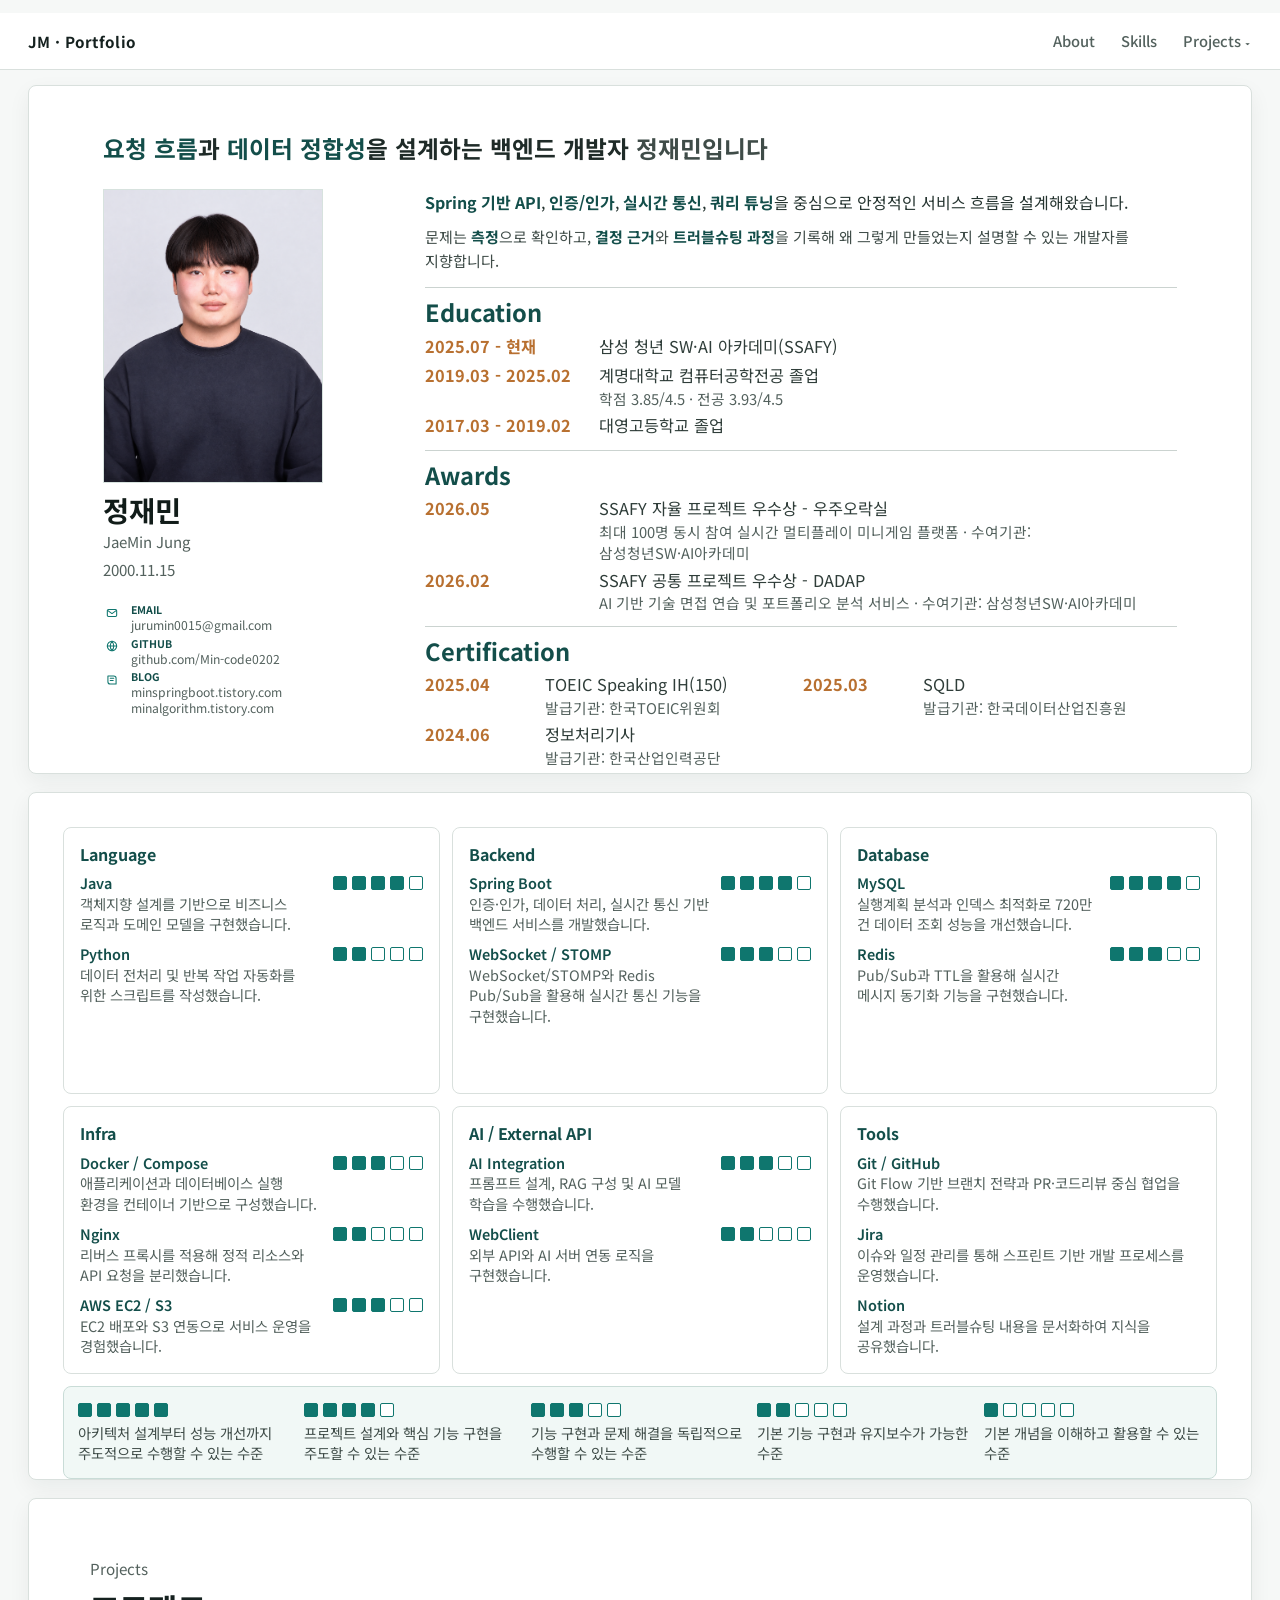
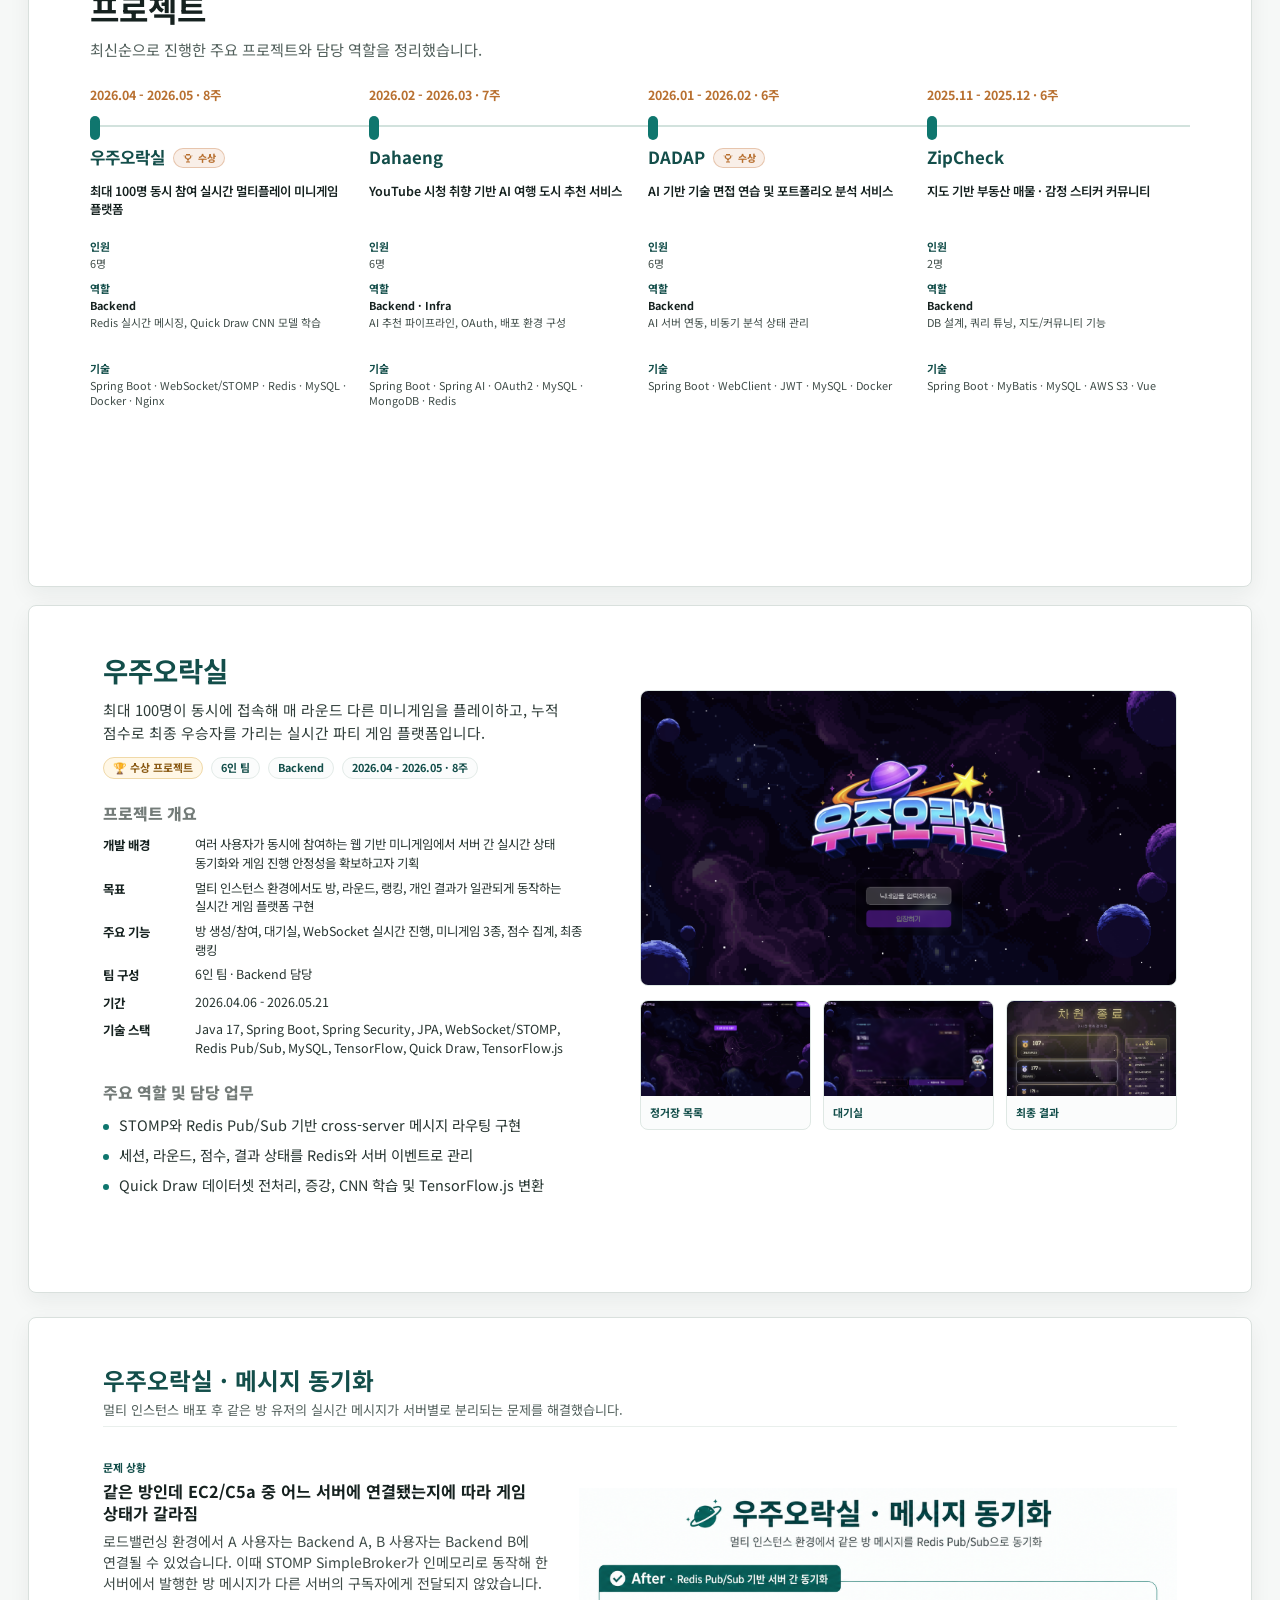
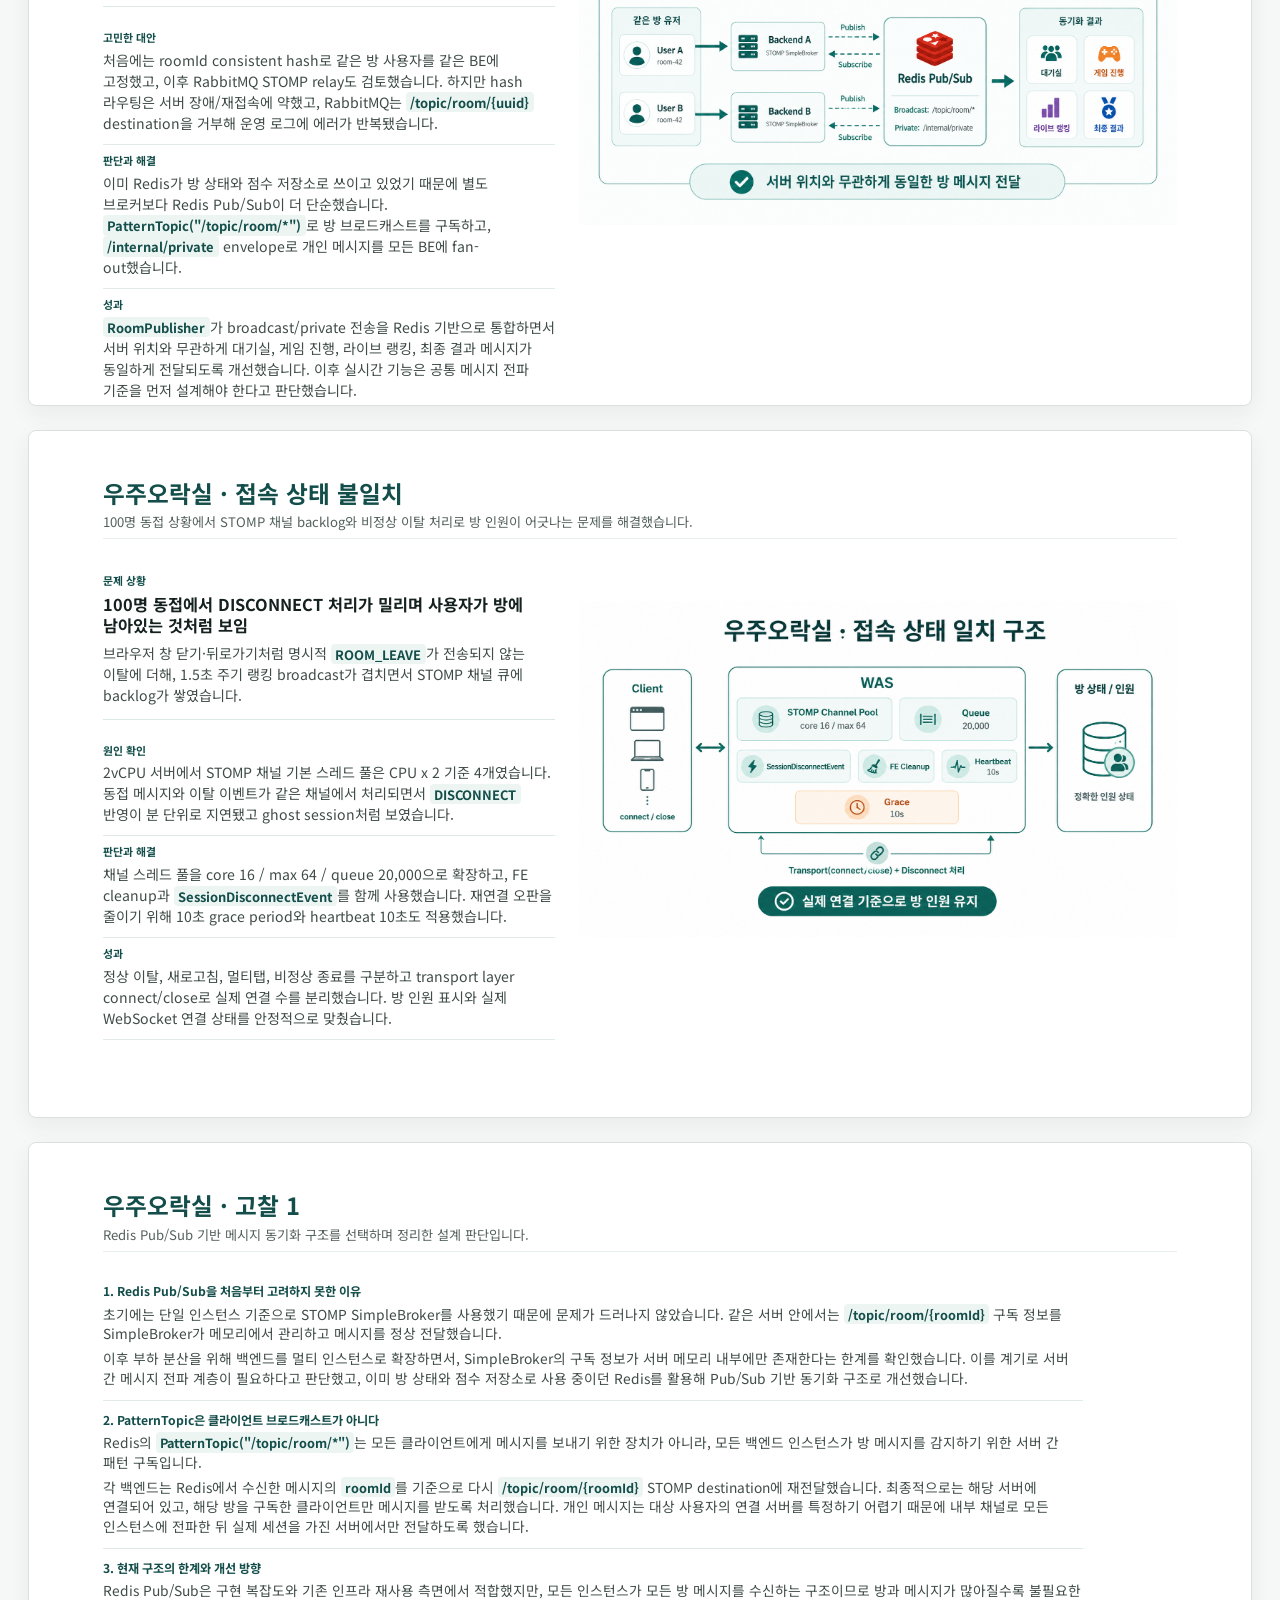
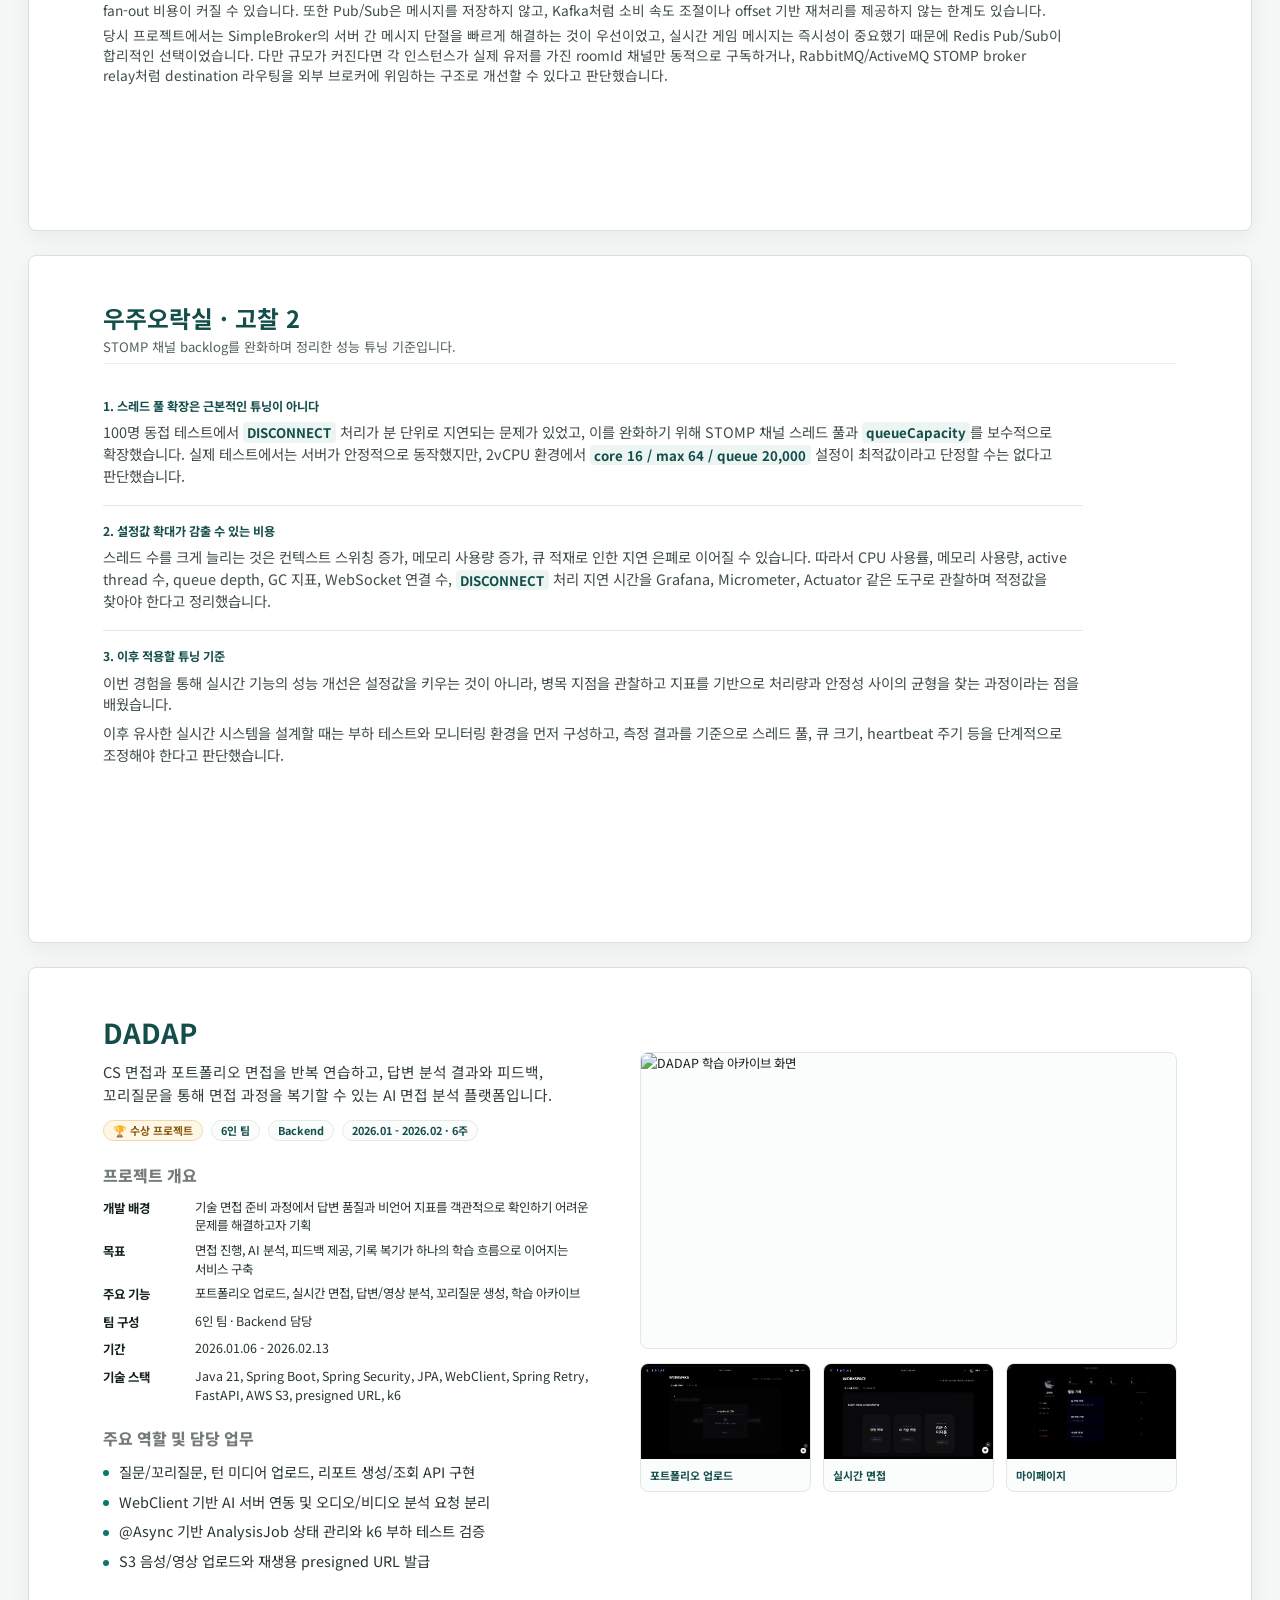
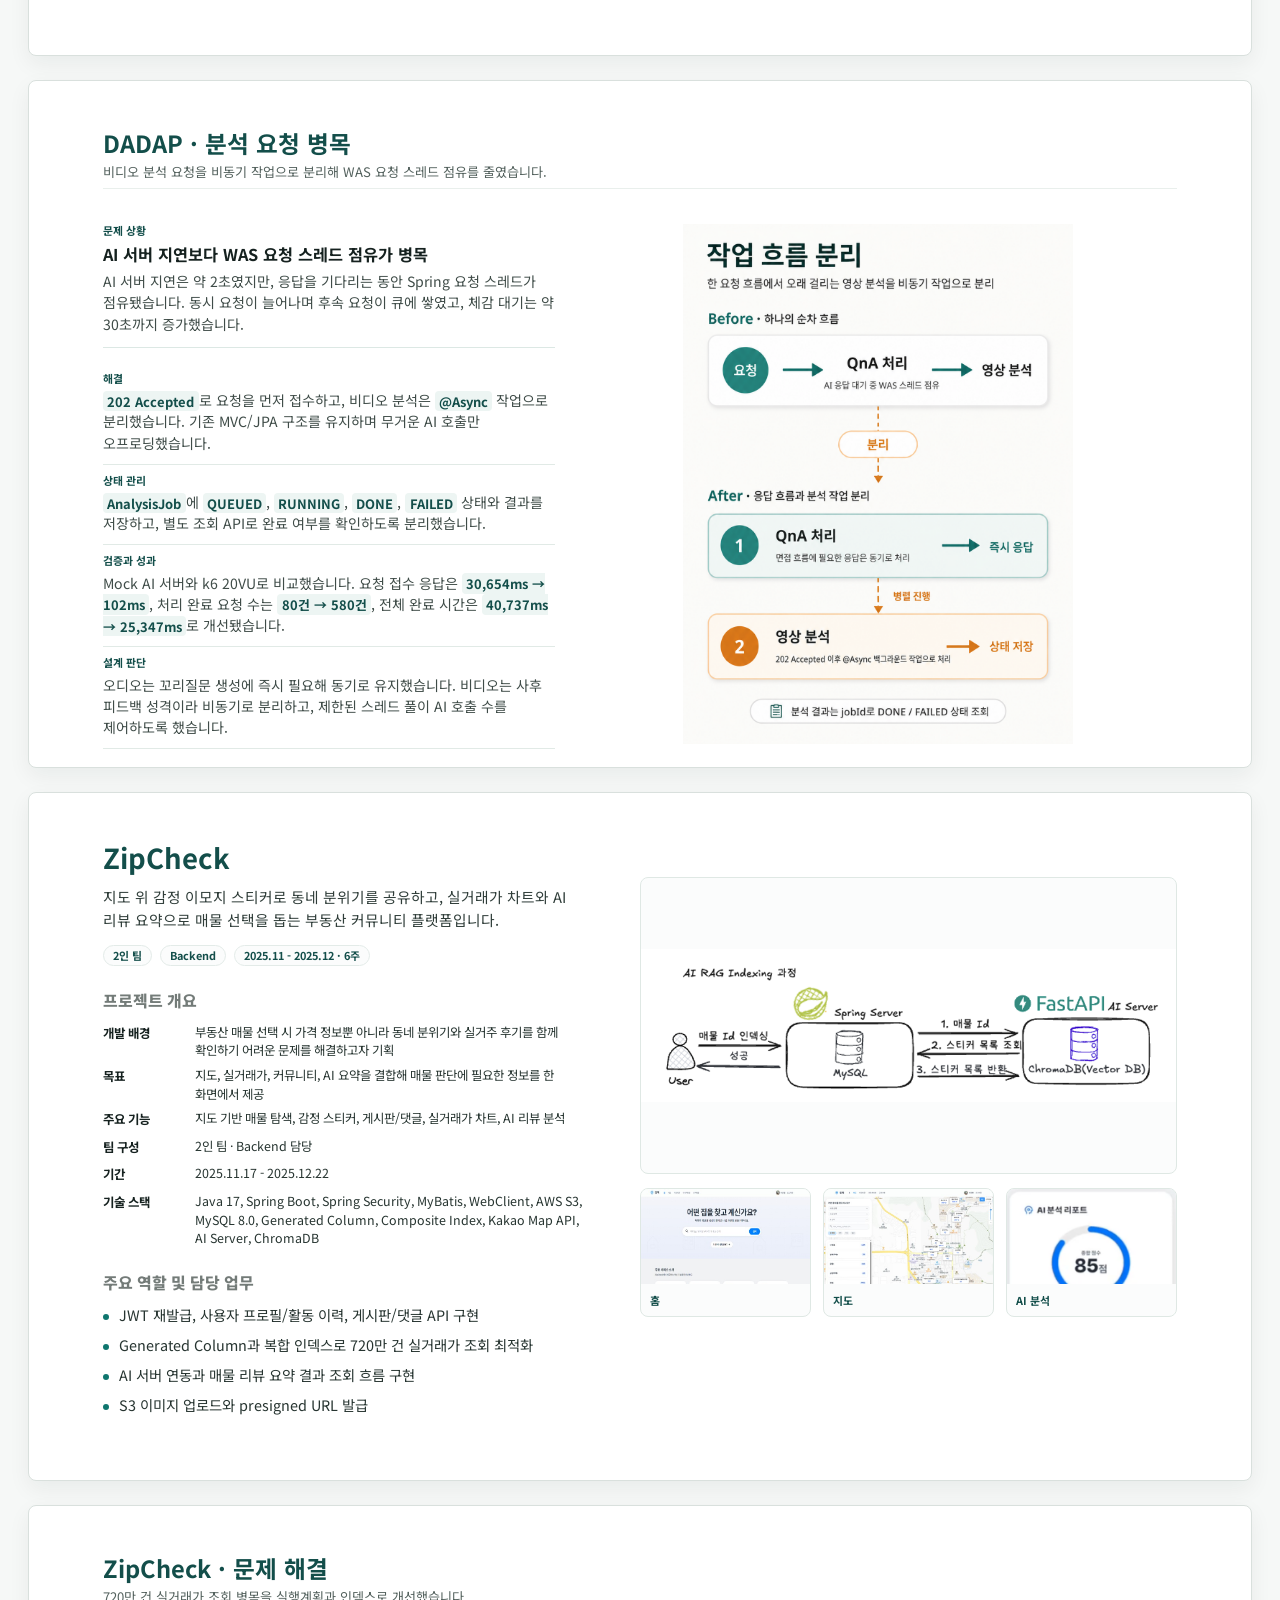
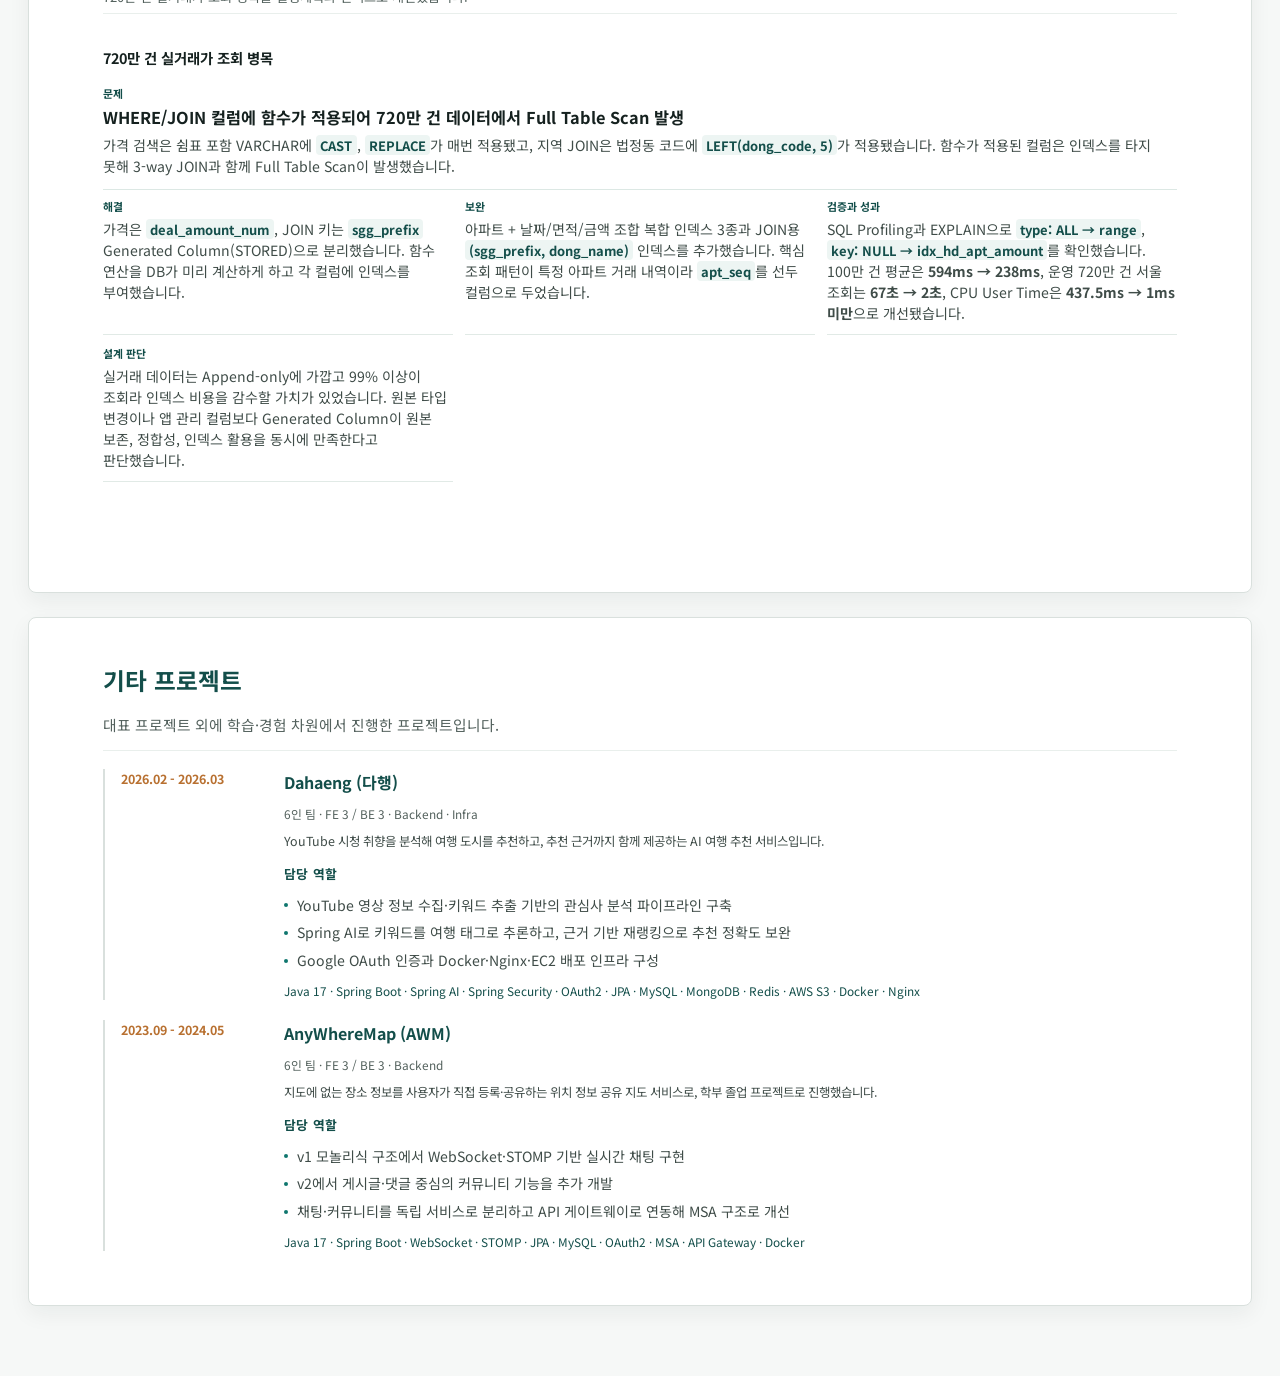
==== commit d3e80733: "docs: 포트폴리오 프로젝트 섹션 정리" ====
--- a/index.html
+++ b/index.html
@@ -154,7 +154,7 @@
                 <article class="skill-category">
                     <h3>Backend</h3>
                     <ul class="skill-meter-list">
-                        <li><span><strong>Spring Boot</strong><em>인증·인가, 데이터 처리, 실시간 통신을 포함한 백엔드 서비스를 설계·구현했습니다.</em></span><span class="skill-meter" aria-label="4 out of 5"><i></i><i></i><i></i><i></i><i class="empty"></i></span></li>
+                        <li><span><strong>Spring Boot</strong><em>인증·인가, 데이터 처리, 실시간 통신 기반 백엔드 서비스를 개발했습니다.</em></span><span class="skill-meter" aria-label="4 out of 5"><i></i><i></i><i></i><i></i><i class="empty"></i></span></li>
                         <li><span><strong>WebSocket / STOMP</strong><em>WebSocket/STOMP와 Redis Pub/Sub을 활용해 실시간 통신 기능을 구현했습니다.</em></span><span class="skill-meter" aria-label="3 out of 5"><i></i><i></i><i></i><i class="empty"></i><i class="empty"></i></span></li>
                     </ul>
                 </article>
@@ -172,7 +172,7 @@
                     <ul class="skill-meter-list">
                         <li><span><strong>Docker / Compose</strong><em>애플리케이션과 데이터베이스 실행 환경을 컨테이너 기반으로 구성했습니다.</em></span><span class="skill-meter" aria-label="3 out of 5"><i></i><i></i><i></i><i class="empty"></i><i class="empty"></i></span></li>
                         <li><span><strong>Nginx</strong><em>리버스 프록시를 적용해 정적 리소스와 API 요청을 분리했습니다.</em></span><span class="skill-meter" aria-label="2 out of 5"><i></i><i></i><i class="empty"></i><i class="empty"></i><i class="empty"></i></span></li>
-                        <li><span><strong>AWS EC2 / S3</strong><em>EC2 배포와 S3 연동을 통해 서비스를 운영·관리했습니다.</em></span><span class="skill-meter" aria-label="3 out of 5"><i></i><i></i><i></i><i class="empty"></i><i class="empty"></i></span></li>
+                        <li><span><strong>AWS EC2 / S3</strong><em>EC2 배포와 S3 연동으로 서비스 운영을 경험했습니다.</em></span><span class="skill-meter" aria-label="3 out of 5"><i></i><i></i><i></i><i class="empty"></i><i class="empty"></i></span></li>
                     </ul>
                 </article>
 
@@ -180,7 +180,7 @@
                     <h3>AI / External API</h3>
                     <ul class="skill-meter-list">
                         <li><span><strong>AI Integration</strong><em>프롬프트 설계, RAG 구성 및 AI 모델 학습을 수행했습니다.</em></span><span class="skill-meter" aria-label="3 out of 5"><i></i><i></i><i></i><i class="empty"></i><i class="empty"></i></span></li>
-                        <li><span><strong>WebClient</strong><em>외부 API 및 AI 서버 연동을 위한 요청·응답 처리 로직을 구현했습니다.</em></span><span class="skill-meter" aria-label="2 out of 5"><i></i><i></i><i class="empty"></i><i class="empty"></i><i class="empty"></i></span></li>
+                        <li><span><strong>WebClient</strong><em>외부 API와 AI 서버 연동 로직을 구현했습니다.</em></span><span class="skill-meter" aria-label="2 out of 5"><i></i><i></i><i class="empty"></i><i class="empty"></i><i class="empty"></i></span></li>
                     </ul>
                 </article>
 
@@ -307,7 +307,7 @@
                     <div class="project-readme-head"><div><h3>우주오락실 · 메시지 동기화</h3><p>멀티 인스턴스 배포 후 같은 방 유저의 실시간 메시지가 서버별로 분리되는 문제를 해결했습니다.</p></div></div>
                     <section class="project-readme-section">
                         <div class="problem-story compact-story">
-                            <figure class="trouble-visual"><img src="assets/images/SpaceArcade/trouble-message-sync.svg" alt="Redis Pub/Sub 기반 서버 간 메시지 동기화 구조"></figure>
+                            <figure class="trouble-visual"><img src="assets/images/SpaceArcade/trouble-message-sync.png" alt="Redis Pub/Sub 기반 서버 간 메시지 동기화 구조"></figure>
                             <div class="problem-story-main"><span>문제 상황</span><h5>같은 방인데 EC2/C5a 중 어느 서버에 연결됐는지에 따라 게임 상태가 갈라짐</h5><p>로드밸런싱 환경에서 A 사용자는 Backend A, B 사용자는 Backend B에 연결될 수 있었습니다. 이때 STOMP SimpleBroker가 인메모리로 동작해 한 서버에서 발행한 방 메시지가 다른 서버의 구독자에게 전달되지 않았습니다.</p></div>
                             <div class="problem-story-grid"><div><span>고민한 대안</span><p>처음에는 roomId consistent hash로 같은 방 사용자를 같은 BE에 고정했고, 이후 RabbitMQ STOMP relay도 검토했습니다. 하지만 hash 라우팅은 서버 장애/재접속에 약했고, RabbitMQ는 <code>/topic/room/{uuid}</code> destination을 거부해 운영 로그에 에러가 반복됐습니다.</p></div><div><span>판단과 해결</span><p>이미 Redis가 방 상태와 점수 저장소로 쓰이고 있었기 때문에 별도 브로커보다 Redis Pub/Sub이 더 단순했습니다. <code>PatternTopic("/topic/room/*")</code>로 방 브로드캐스트를 구독하고, <code>/internal/private</code> envelope로 개인 메시지를 모든 BE에 fan-out했습니다.</p></div><div><span>성과</span><p><code>RoomPublisher</code>가 broadcast/private 전송을 Redis 기반으로 통합하면서 서버 위치와 무관하게 대기실, 게임 진행, 라이브 랭킹, 최종 결과 메시지가 동일하게 전달되도록 개선했습니다. 이후 실시간 기능은 공통 메시지 전파 기준을 먼저 설계해야 한다고 판단했습니다.</p></div></div>
                         </div>
@@ -320,7 +320,7 @@
                     <div class="project-readme-head"><div><h3>우주오락실 · 접속 상태 불일치</h3><p>100명 동접 상황에서 STOMP 채널 backlog와 비정상 이탈 처리로 방 인원이 어긋나는 문제를 해결했습니다.</p></div></div>
                     <section class="project-readme-section">
                         <div class="problem-story compact-story">
-                            <figure class="trouble-visual"><img src="assets/images/SpaceArcade/trouble-backpressure.svg" alt="STOMP 채널 백프레셔와 transport layer 보완 구조"></figure>
+                            <figure class="trouble-visual"><img src="assets/images/SpaceArcade/trouble-backpressure.png" alt="STOMP 채널 백프레셔와 transport layer 보완 구조"></figure>
                             <div class="problem-story-main"><span>문제 상황</span><h5>100명 동접에서 DISCONNECT 처리가 밀리며 사용자가 방에 남아있는 것처럼 보임</h5><p>브라우저 창 닫기·뒤로가기처럼 명시적 <code>ROOM_LEAVE</code>가 전송되지 않는 이탈에 더해, 1.5초 주기 랭킹 broadcast가 겹치면서 STOMP 채널 큐에 backlog가 쌓였습니다.</p></div>
                             <div class="problem-story-grid"><div><span>원인 확인</span><p>2vCPU 서버에서 STOMP 채널 기본 스레드 풀은 CPU x 2 기준 4개였습니다. 동접 메시지와 이탈 이벤트가 같은 채널에서 처리되면서 <code>DISCONNECT</code> 반영이 분 단위로 지연됐고 ghost session처럼 보였습니다.</p></div><div><span>판단과 해결</span><p>채널 스레드 풀을 core 16 / max 64 / queue 20,000으로 확장하고, FE cleanup과 <code>SessionDisconnectEvent</code>를 함께 사용했습니다. 재연결 오판을 줄이기 위해 10초 grace period와 heartbeat 10초도 적용했습니다.</p></div><div><span>성과</span><p>정상 이탈, 새로고침, 멀티탭, 비정상 종료를 구분하고 transport layer connect/close로 실제 연결 수를 분리했습니다. 방 인원 표시와 실제 WebSocket 연결 상태를 안정적으로 맞췄습니다.</p></div></div>
                         </div>
@@ -328,7 +328,7 @@
                 </div>
             </article>
 
-            <article class="project-card project-slide">
+            <article class="project-card project-slide is-hidden-slide">
                 <div class="project-readme project-slide-grid">
                     <div class="project-readme-head"><div><h3>우주오락실 · CNN 브라우저 이식</h3><p>직접 학습한 Quick Draw 이미지 분류 모델을 실제 게임 로딩 흐름 안에서 사용할 수 있도록 개선했습니다.</p></div></div>
                     <section class="project-readme-section">
@@ -341,7 +341,7 @@
                 </div>
             </article>
 
-            <article class="project-card project-slide">
+            <article class="project-card project-slide reflection-compact">
                 <div class="project-readme project-slide-grid">
                     <div class="project-readme-head"><div><h3>우주오락실 · 고찰 1</h3><p>Redis Pub/Sub 기반 메시지 동기화 구조를 선택하며 정리한 설계 판단입니다.</p></div></div>
                     <section class="project-readme-section">
@@ -433,7 +433,46 @@
                 </div>
             </article>
 
-            <article class="project-card project-slide"><div class="project-readme project-slide-grid"><div class="project-readme-head"><div><h3>DADAP · 문제 해결</h3><p>외부 AI 분석 지연이 WAS 요청 처리량에 미치는 문제를 줄였습니다.</p></div></div><section class="project-readme-section"><h4>비디오(비언어 지표) 분석 요청 병목</h4><div class="problem-story compact-story"><figure class="trouble-visual"><img src="assets/images/DADAP/trouble-async-analysis.svg" alt="DADAP 비동기 AI 분석 처리 흐름"></figure><div class="problem-story-main"><span>문제</span><h5>AI 서버 지연 2초가 사용자 체감 30초 응답으로 증폭</h5><p>AI 서버의 실제 지연은 약 2초였지만, 응답을 기다리는 동안 WAS 워커 스레드가 계속 점유됐습니다. 후속 요청이 큐에서 대기하며 Thread Starvation이 발생했고, 사용자 체감 대기는 약 30초까지 누적됐습니다.</p></div><div class="problem-story-grid"><div><span>해결</span><p>분석 요청은 <code>202 Accepted</code>로 먼저 접수하고, 비디오 분석 호출만 <code>@Async</code> 작업으로 분리했습니다. 기존 MVC/JPA 구조를 유지하면서 무거운 외부 AI 호출만 오프로딩했습니다.</p></div><div><span>상태 관리</span><p>백그라운드 처리만으로는 완료/실패 여부를 알기 어려워 <code>QUEUED</code>, <code>RUNNING</code>, <code>DONE</code>, <code>FAILED</code> 상태와 결과 조회 API를 분리했습니다.</p></div><div><span>검증과 성과</span><p>Mock AI 서버와 k6 20VU 동일 조건에서 비교했습니다. 요청 접수 응답은 <strong>30,654ms → 102ms</strong>, 처리 완료 요청 수는 <strong>80건 → 580건</strong>, 전체 완료 시간은 <strong>40,737ms → 25,347ms</strong>로 개선됐습니다.</p></div><div><span>설계 판단</span><p>오디오는 꼬리질문 생성에 즉시 필요해 동기로 유지했습니다. 비디오는 결과가 후속 질문 흐름을 막지 않아 비동기로 분리했고, 제한된 스레드 풀이 AI 서버 동시 호출 수를 제어하는 보호막 역할을 하도록 했습니다.</p></div></div></div></section></div></article>
+            <article class="project-card project-slide">
+                <div class="project-readme project-slide-grid">
+                    <div class="project-readme-head">
+                        <div>
+                            <h3>DADAP · 분석 요청 병목</h3>
+                            <p>비디오 분석 요청을 비동기 작업으로 분리해 WAS 요청 스레드 점유를 줄였습니다.</p>
+                        </div>
+                    </div>
+                    <section class="project-readme-section">
+                        <div class="problem-story compact-story">
+                            <figure class="trouble-visual trouble-visual-portrait" role="img" aria-label="DADAP 비동기 AI 분석 처리 흐름">
+                                <img src="assets/images/DADAP/trouble-async-analysis.png" alt="">
+                            </figure>
+                            <div class="problem-story-main">
+                                <span>문제 상황</span>
+                                <h5>AI 서버 지연보다 WAS 요청 스레드 점유가 병목</h5>
+                                <p>AI 서버 지연은 약 2초였지만, 응답을 기다리는 동안 Spring 요청 스레드가 점유됐습니다. 동시 요청이 늘어나며 후속 요청이 큐에 쌓였고, 체감 대기는 약 30초까지 증가했습니다.</p>
+                            </div>
+                            <div class="problem-story-grid">
+                                <div>
+                                    <span>해결</span>
+                                    <p><code>202 Accepted</code>로 요청을 먼저 접수하고, 비디오 분석은 <code>@Async</code> 작업으로 분리했습니다. 기존 MVC/JPA 구조를 유지하며 무거운 AI 호출만 오프로딩했습니다.</p>
+                                </div>
+                                <div>
+                                    <span>상태 관리</span>
+                                    <p><code>AnalysisJob</code>에 <code>QUEUED</code>, <code>RUNNING</code>, <code>DONE</code>, <code>FAILED</code> 상태와 결과를 저장하고, 별도 조회 API로 완료 여부를 확인하도록 분리했습니다.</p>
+                                </div>
+                                <div>
+                                    <span>검증과 성과</span>
+                                    <p>Mock AI 서버와 k6 20VU로 비교했습니다. 요청 접수 응답은 <code>30,654ms → 102ms</code>, 처리 완료 요청 수는 <code>80건 → 580건</code>, 전체 완료 시간은 <code>40,737ms → 25,347ms</code>로 개선됐습니다.</p>
+                                </div>
+                                <div>
+                                    <span>설계 판단</span>
+                                    <p>오디오는 꼬리질문 생성에 즉시 필요해 동기로 유지했습니다. 비디오는 사후 피드백 성격이라 비동기로 분리하고, 제한된 스레드 풀이 AI 호출 수를 제어하도록 했습니다.</p>
+                                </div>
+                            </div>
+                        </div>
+                    </section>
+                </div>
+            </article>
 
             <article class="project-card project-slide project-overview-slide" id="p-zipcheck">
                 <div class="project-overview-detail">
--- a/css/style.css
+++ b/css/style.css
@@ -1427,6 +1427,10 @@
     align-content: stretch;
 }
 
+.is-hidden-slide {
+    display: none !important;
+}
+
 .project-slide-grid {
     width: 100%;
     height: 100%;
@@ -2224,19 +2228,43 @@
 }
 
 .trouble-visual {
+    display: grid;
+    place-items: center;
     margin: 0;
     overflow: hidden;
     border-radius: 4px;
     background: transparent;
-    min-height: 390px;
+    min-height: 0;
+    height: 390px;
 }
 
 .trouble-visual img {
     display: block;
     width: 100%;
+    height: auto;
+    max-height: 100%;
+    object-fit: contain;
+}
+
+.trouble-visual.trouble-visual-portrait img {
+    width: 100%;
     height: 100%;
-    max-height: none;
+    max-width: 100%;
+    max-height: 100%;
     object-fit: contain;
+    object-position: center center;
+}
+
+.trouble-visual-portrait {
+    height: 520px;
+    background-image: url("../assets/images/DADAP/trouble-async-analysis.png");
+    background-repeat: no-repeat;
+    background-position: center top;
+    background-size: contain;
+}
+
+.trouble-visual.trouble-visual-portrait > img {
+    display: none;
 }
 
 .compact-story {
@@ -2248,7 +2276,7 @@
     grid-template-areas:
         "main visual"
         "grid visual";
-    align-items: stretch;
+    align-items: start;
     gap: 24px;
 }
 
@@ -2533,6 +2561,49 @@
     font-weight: 700;
 }
 
+#skills .skill-meter-list em {
+    font-size: 0.9em;
+    line-height: 1.42;
+}
+
+#skills .skill-legend p {
+    font-size: 0.82rem;
+    line-height: 1.48;
+}
+
+.project-card .compact-story .problem-story-main p,
+.project-card .compact-story .problem-story-grid p {
+    font-size: 0.88rem;
+    line-height: 1.5;
+}
+
+.project-card .reflection-essay p,
+.project-card .reflection-note p,
+.project-card .reflection-lead p,
+.project-card .reflection-points p {
+    font-size: 0.96rem;
+    line-height: 1.62;
+}
+
+.reflection-compact .project-readme-section {
+    gap: 10px;
+    padding-top: 12px;
+}
+
+.reflection-compact .reflection-essay {
+    gap: 12px;
+}
+
+.reflection-compact .reflection-essay div {
+    gap: 5px;
+    padding-bottom: 11px;
+}
+
+.reflection-compact .reflection-essay p {
+    font-size: 0.9rem;
+    line-height: 1.48;
+}
+
 .minor-projects {
     display: grid;
     align-content: start;
@@ -2569,7 +2640,7 @@
 
 .minor-project-list li {
     display: grid;
-    grid-template-columns: 120px minmax(0, 1fr);
+    grid-template-columns: 145px minmax(0, 1fr);
     gap: 18px;
     min-width: 0;
     padding: 0 0 0 16px;
@@ -2583,6 +2654,7 @@
     color: var(--warm);
     font-size: clamp(0.78rem, 0.86vw, 0.92rem);
     font-weight: 700;
+    white-space: nowrap;
 }
 
 .minor-project-list .mp-body {
@@ -2809,6 +2881,102 @@
     .readme-shot figcaption {
         padding: 8px;
     }
+}
+
+/* Typography role normalization */
+body,
+button,
+input,
+textarea,
+select {
+    font-family: "Noto Sans KR", Arial, sans-serif;
+}
+
+.intro-title,
+.section-heading h2,
+.project-readme-head h3,
+.project-overview-title h3,
+.minor-projects h3 {
+    font-size: clamp(1.45rem, 1.85vw, 2rem);
+    line-height: 1.25;
+    font-weight: 700;
+    letter-spacing: 0;
+}
+
+.section-heading p,
+.project-readme-head p,
+.project-overview-title p,
+.project-overview-copy > p,
+.minor-projects > p {
+    font-size: 0.92rem;
+    line-height: 1.55;
+    font-weight: 400;
+    letter-spacing: 0;
+}
+
+.project-readme-section h4,
+.project-readme-copy h4,
+.skill-category h3,
+.timeline-item h3 {
+    font-size: 1.05rem;
+    line-height: 1.28;
+    font-weight: 700;
+    letter-spacing: 0;
+}
+
+.problem-story-main h5,
+.reflection-lead h4 {
+    font-size: 1.04rem;
+    line-height: 1.34;
+    font-weight: 700;
+    letter-spacing: 0;
+}
+
+.project-card .project-readme-section p,
+.project-card .project-readme-copy p,
+.project-card .project-info-table dd,
+.project-card .project-role-list li,
+.project-card .stack-groups span,
+.project-card .minor-project-list p,
+.project-card .problem-story-main p,
+.project-card .problem-story-grid p,
+.project-card .reflection-essay p,
+.project-card .reflection-note p,
+.project-card .reflection-lead p,
+.project-card .reflection-points p {
+    font-size: 0.9rem;
+    line-height: 1.52;
+    font-weight: 400;
+    letter-spacing: 0;
+}
+
+#skills .skill-meter-list li,
+#skills .skill-meter-list em,
+#skills .skill-legend p {
+    font-size: 0.9rem;
+    line-height: 1.42;
+    font-weight: 400;
+    letter-spacing: 0;
+}
+
+.project-card .project-info-table dt,
+.project-card .stack-groups strong,
+.problem-story-main span,
+.problem-story-grid span,
+.reflection-essay span,
+.reflection-lead span,
+.reflection-points span,
+.project-badges span,
+.project-badge {
+    font-size: 0.76rem;
+    line-height: 1.25;
+    font-weight: 700;
+    letter-spacing: 0;
+}
+
+.reflection-compact .reflection-essay p {
+    font-size: 0.86rem;
+    line-height: 1.44;
 }
 
 @media (max-width: 760px) {
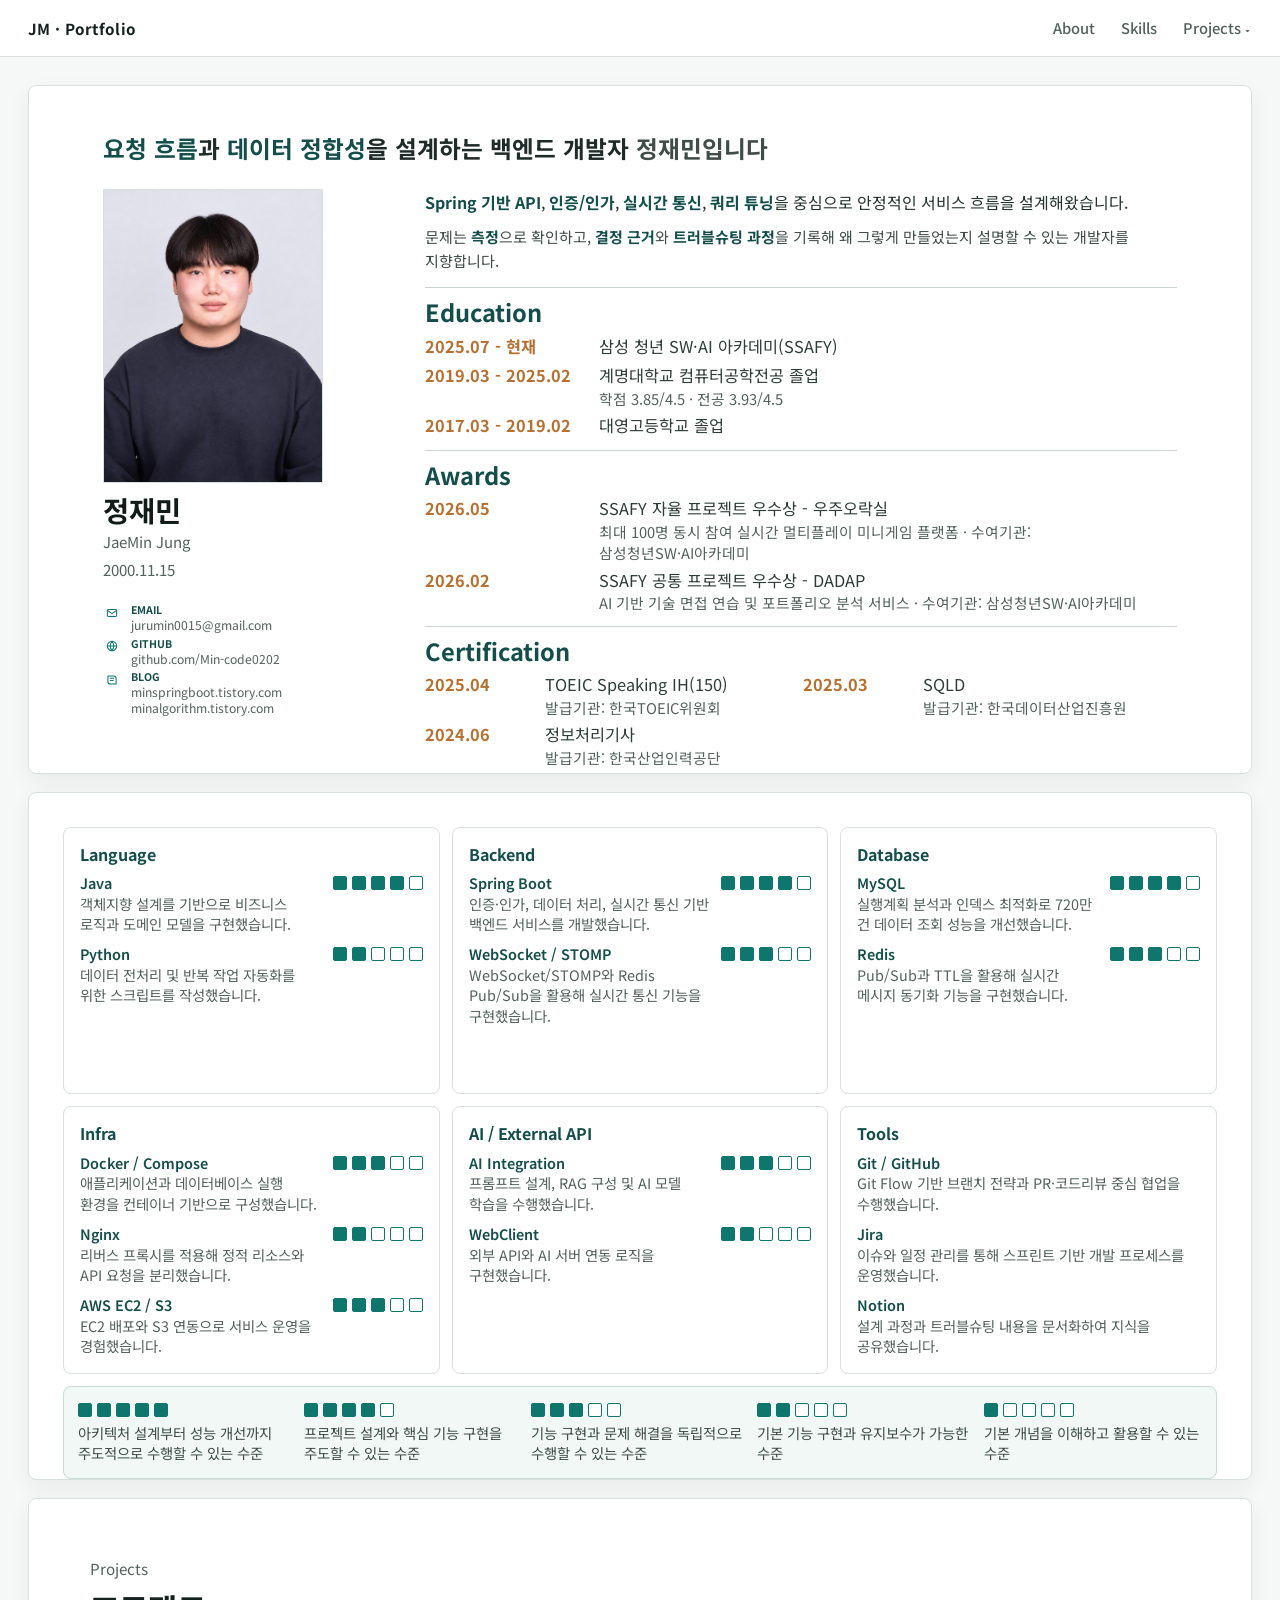
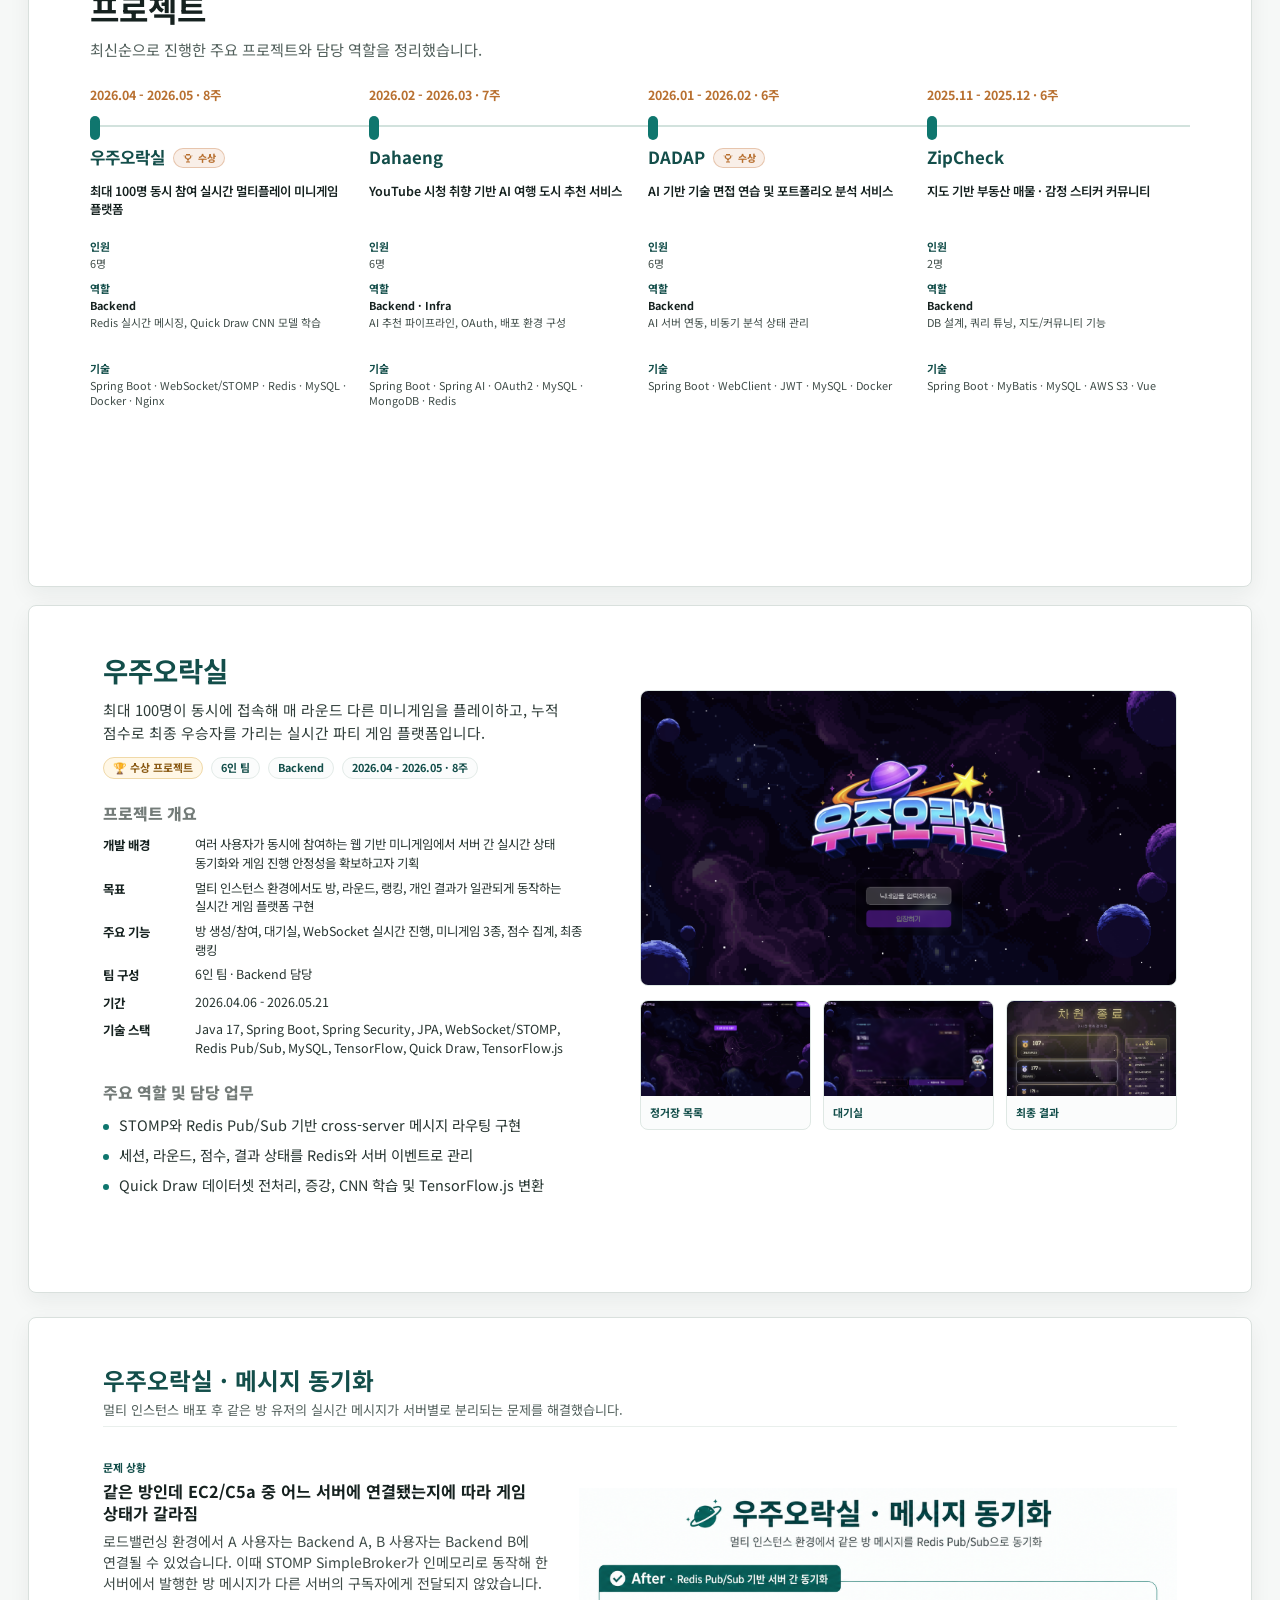
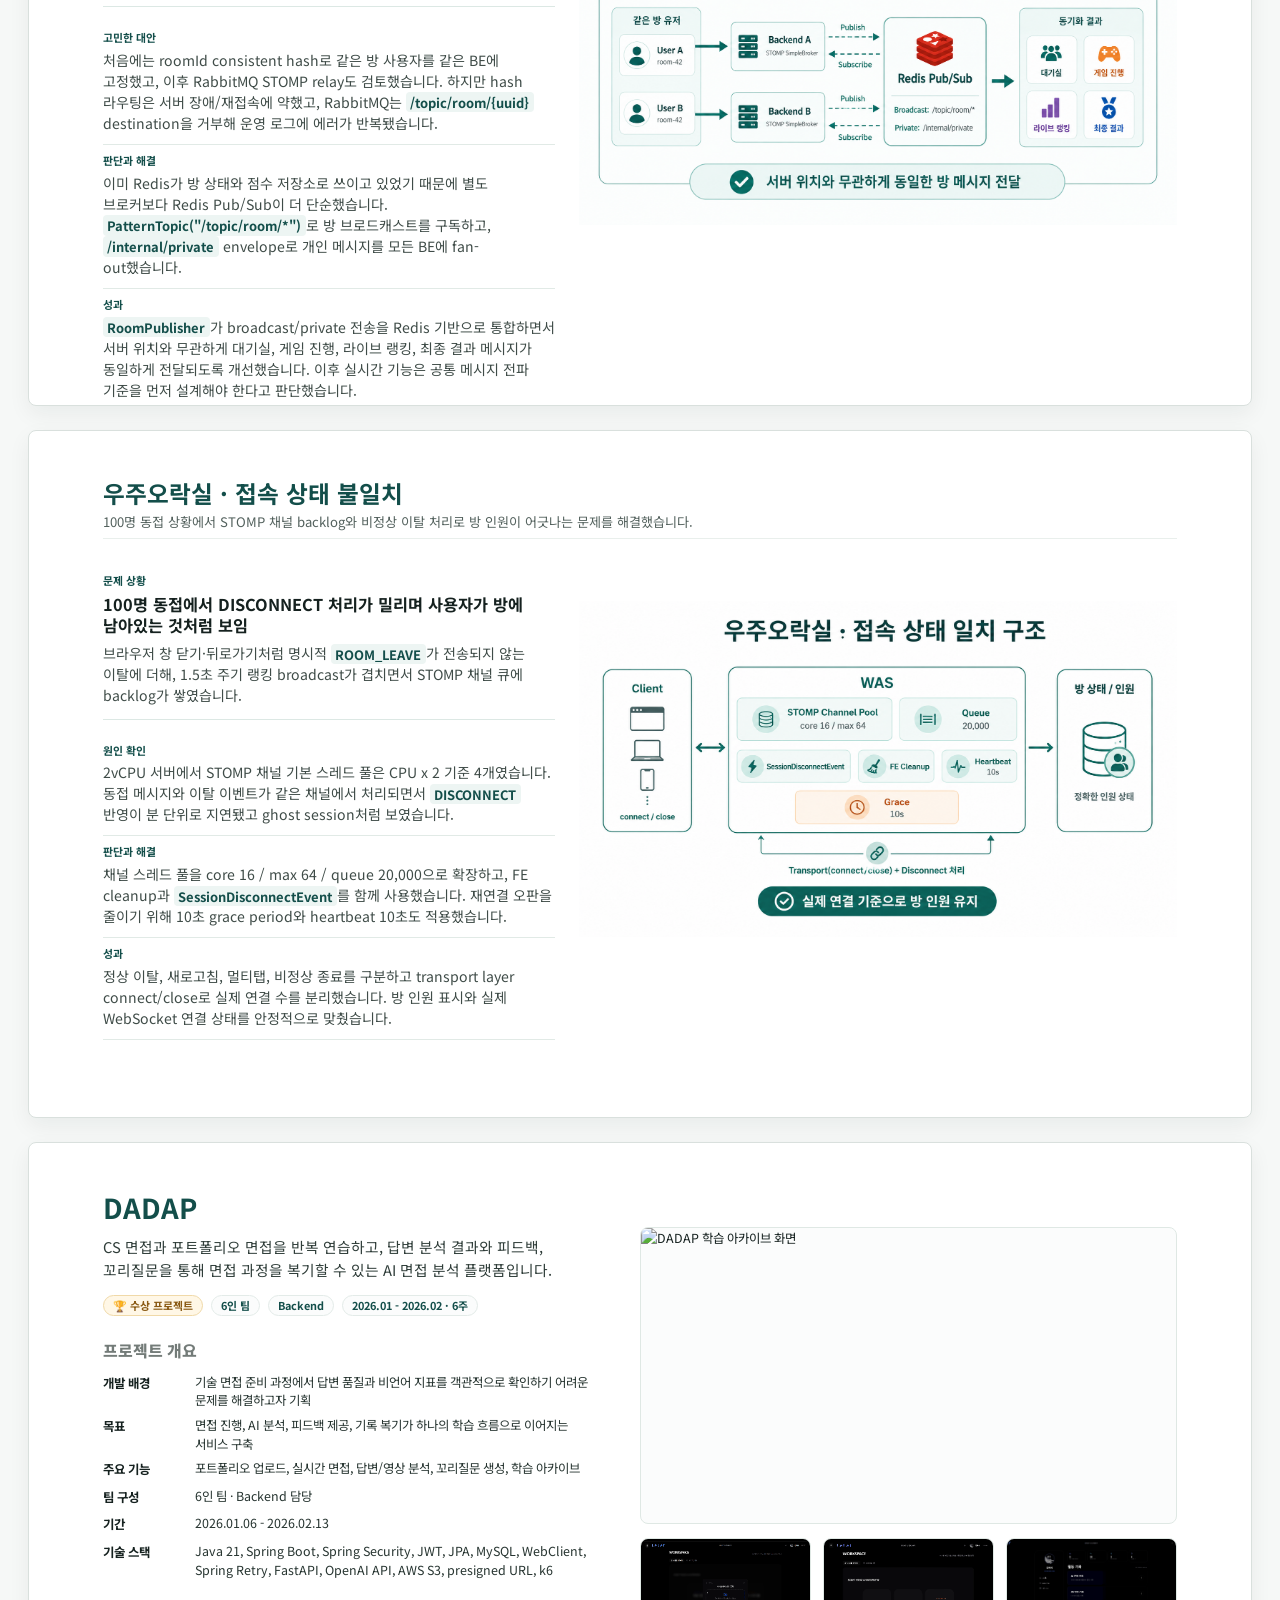
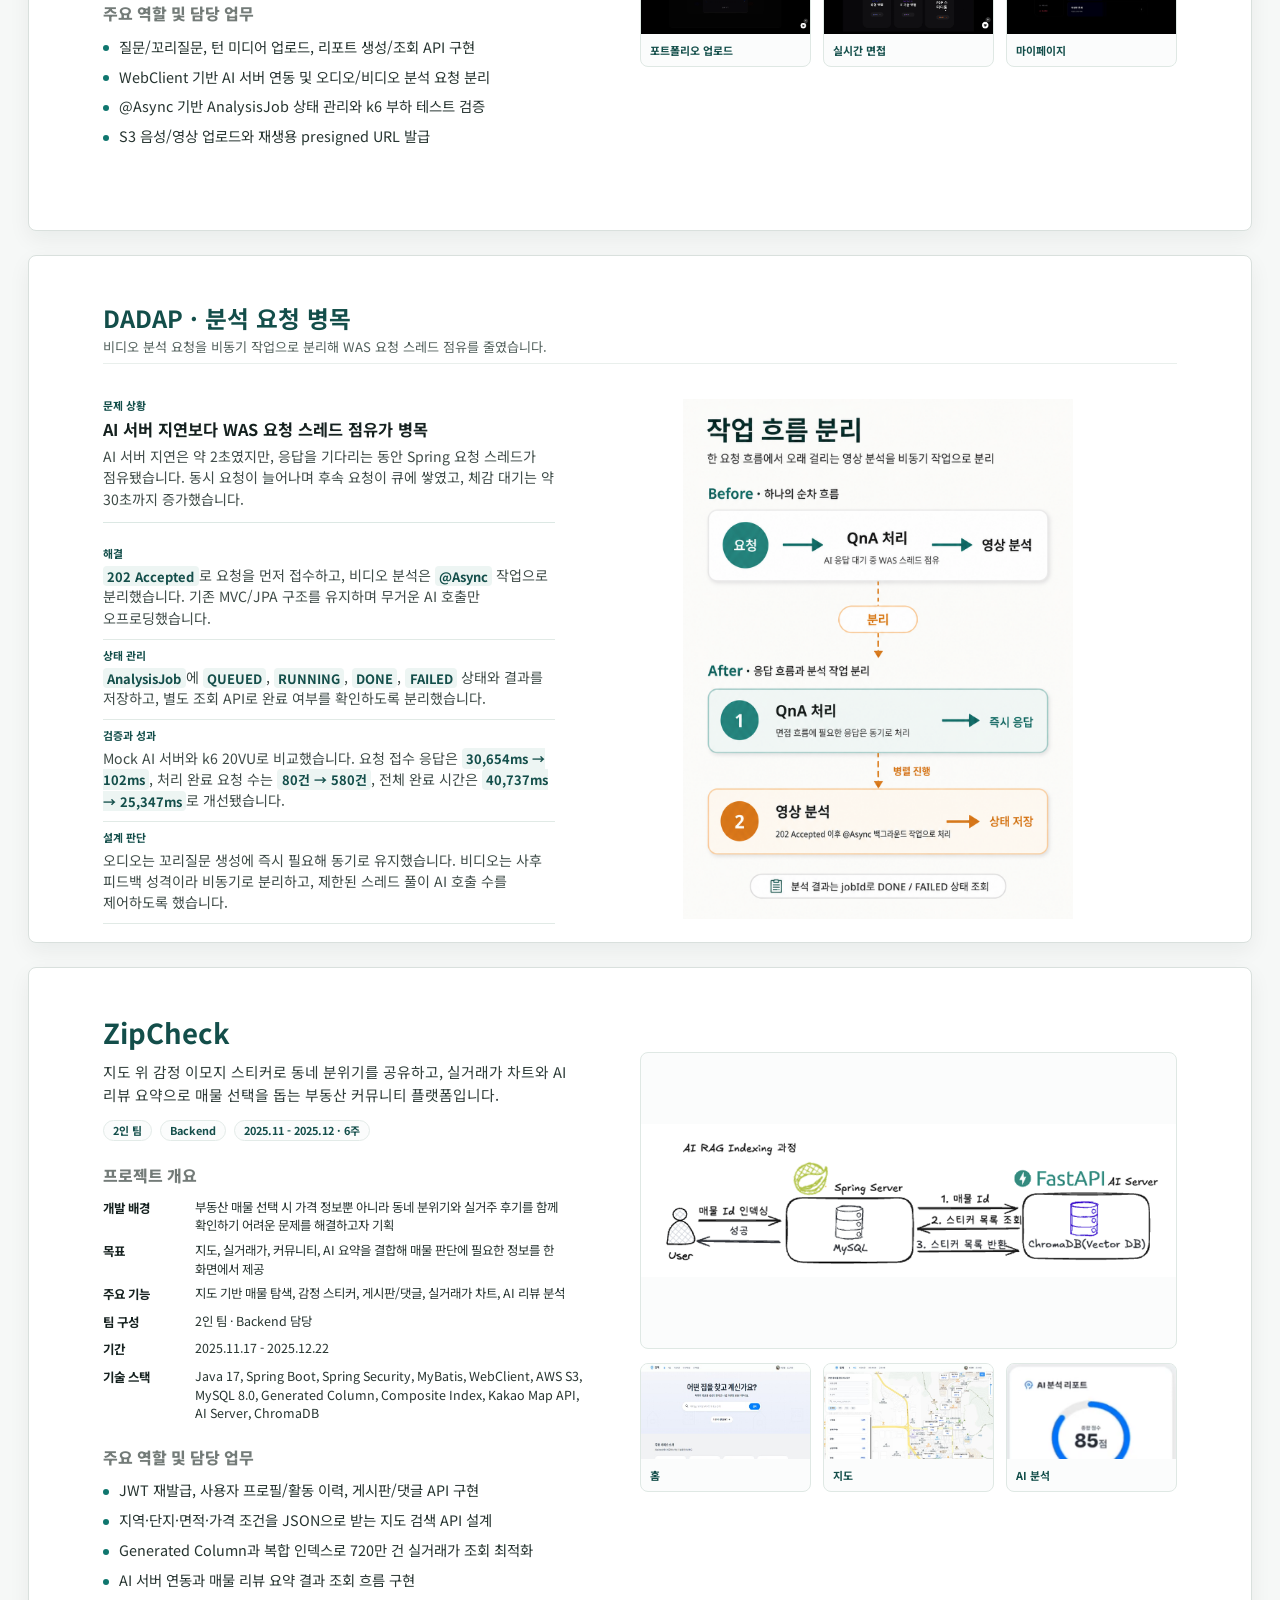
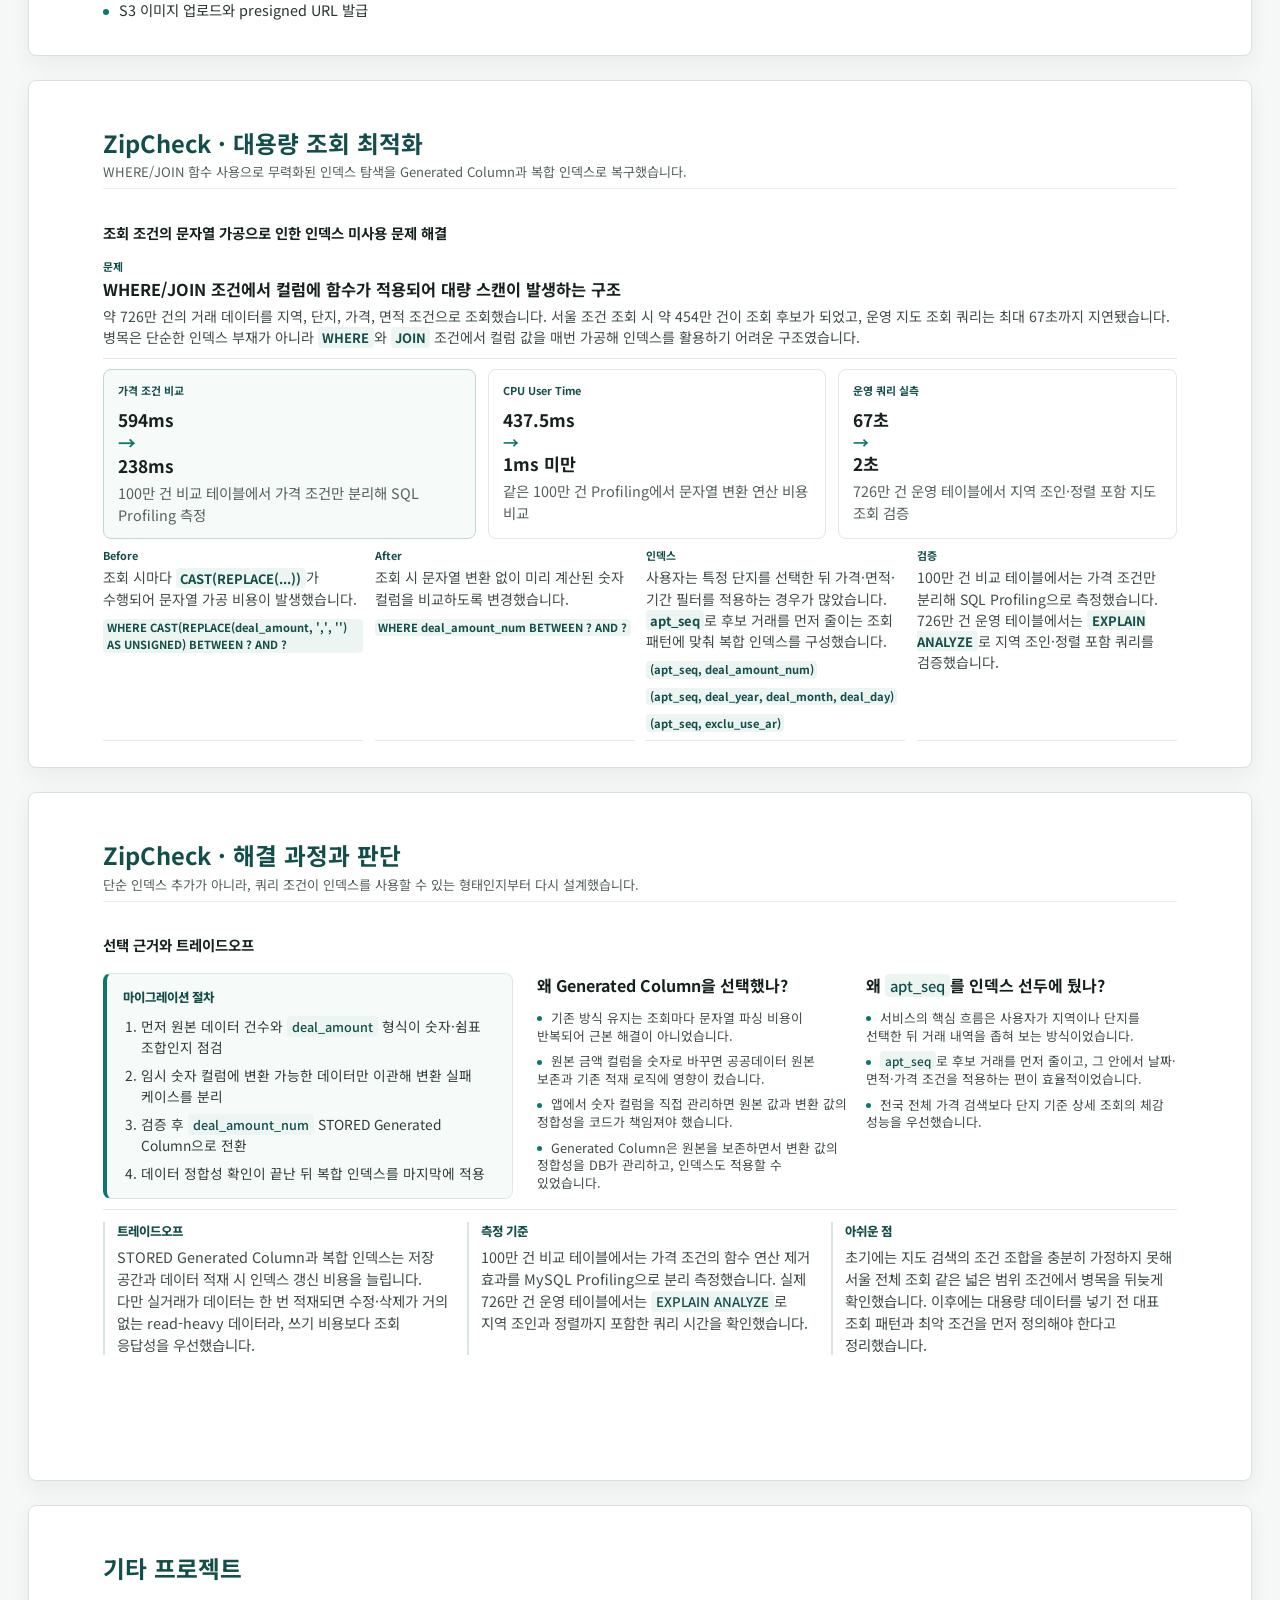
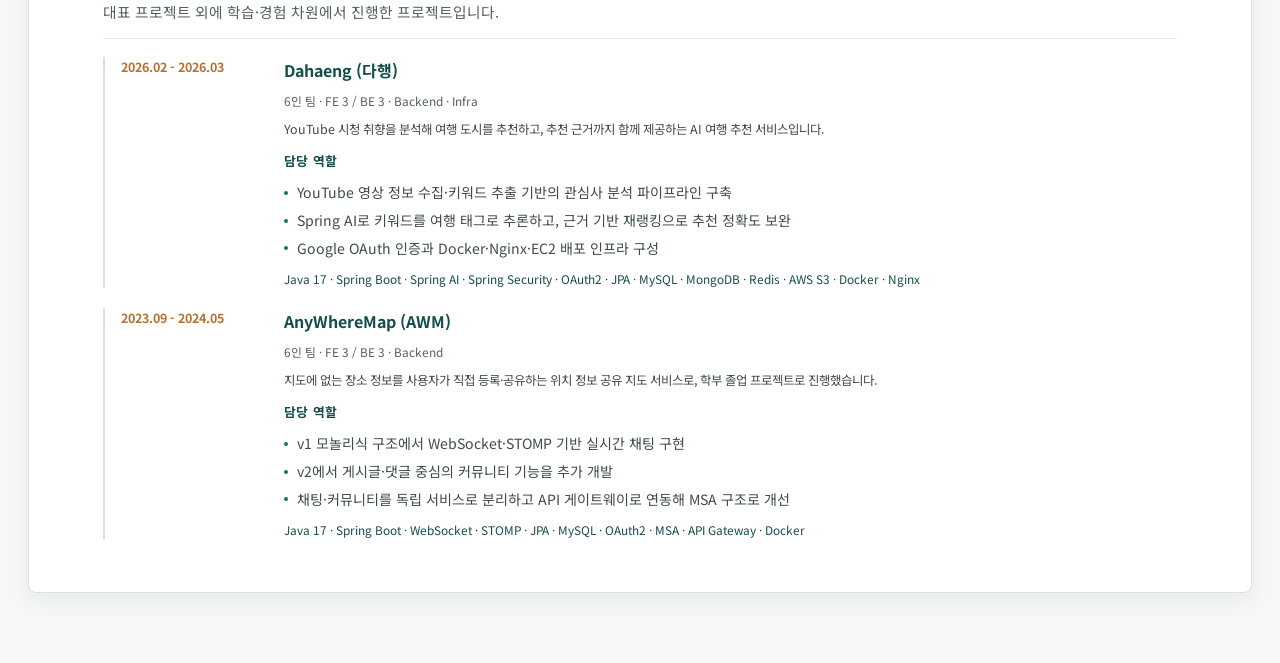
==== commit a983d100: "docs: 포트폴리오 트러블슈팅 섹션 개선" ====
--- a/index.html
+++ b/index.html
@@ -25,6 +25,7 @@
                         <ul>
                             <li><a href="#project-overview">프로젝트 요약</a></li>
                             <li><a href="#p-spacearcade"><span class="nav-sub-tag">Project 01</span>우주오락실</a></li>
+                            <li><a href="drafts/spacearcade-reflection.html"><span class="nav-sub-tag">Reflection</span>우주오락실 고찰</a></li>
                             <li><a href="#p-dadap"><span class="nav-sub-tag">Project 02</span>DADAP</a></li>
                             <li><a href="#p-zipcheck"><span class="nav-sub-tag">Project 03</span>ZipCheck</a></li>
                             <li><a href="#p-etc">기타 프로젝트</a></li>
@@ -341,54 +342,6 @@
                 </div>
             </article>
 
-            <article class="project-card project-slide reflection-compact">
-                <div class="project-readme project-slide-grid">
-                    <div class="project-readme-head"><div><h3>우주오락실 · 고찰 1</h3><p>Redis Pub/Sub 기반 메시지 동기화 구조를 선택하며 정리한 설계 판단입니다.</p></div></div>
-                    <section class="project-readme-section">
-                        <div class="reflection-essay">
-                            <div>
-                                <span>1. Redis Pub/Sub을 처음부터 고려하지 못한 이유</span>
-                                <p>초기에는 단일 인스턴스 기준으로 STOMP SimpleBroker를 사용했기 때문에 문제가 드러나지 않았습니다. 같은 서버 안에서는 <code>/topic/room/{roomId}</code> 구독 정보를 SimpleBroker가 메모리에서 관리하고 메시지를 정상 전달했습니다.</p>
-                                <p>이후 부하 분산을 위해 백엔드를 멀티 인스턴스로 확장하면서, SimpleBroker의 구독 정보가 서버 메모리 내부에만 존재한다는 한계를 확인했습니다. 이를 계기로 서버 간 메시지 전파 계층이 필요하다고 판단했고, 이미 방 상태와 점수 저장소로 사용 중이던 Redis를 활용해 Pub/Sub 기반 동기화 구조로 개선했습니다.</p>
-                            </div>
-                            <div>
-                                <span>2. PatternTopic은 클라이언트 브로드캐스트가 아니다</span>
-                                <p>Redis의 <code>PatternTopic("/topic/room/*")</code>는 모든 클라이언트에게 메시지를 보내기 위한 장치가 아니라, 모든 백엔드 인스턴스가 방 메시지를 감지하기 위한 서버 간 패턴 구독입니다.</p>
-                                <p>각 백엔드는 Redis에서 수신한 메시지의 <code>roomId</code>를 기준으로 다시 <code>/topic/room/{roomId}</code> STOMP destination에 재전달했습니다. 최종적으로는 해당 서버에 연결되어 있고, 해당 방을 구독한 클라이언트만 메시지를 받도록 처리했습니다. 개인 메시지는 대상 사용자의 연결 서버를 특정하기 어렵기 때문에 내부 채널로 모든 인스턴스에 전파한 뒤 실제 세션을 가진 서버에서만 전달하도록 했습니다.</p>
-                            </div>
-                            <div>
-                                <span>3. 현재 구조의 한계와 개선 방향</span>
-                                <p>Redis Pub/Sub은 구현 복잡도와 기존 인프라 재사용 측면에서 적합했지만, 모든 인스턴스가 모든 방 메시지를 수신하는 구조이므로 방과 메시지가 많아질수록 불필요한 fan-out 비용이 커질 수 있습니다. 또한 Pub/Sub은 메시지를 저장하지 않고, Kafka처럼 소비 속도 조절이나 offset 기반 재처리를 제공하지 않는 한계도 있습니다.</p>
-                                <p>당시 프로젝트에서는 SimpleBroker의 서버 간 메시지 단절을 빠르게 해결하는 것이 우선이었고, 실시간 게임 메시지는 즉시성이 중요했기 때문에 Redis Pub/Sub이 합리적인 선택이었습니다. 다만 규모가 커진다면 각 인스턴스가 실제 유저를 가진 roomId 채널만 동적으로 구독하거나, RabbitMQ/ActiveMQ STOMP broker relay처럼 destination 라우팅을 외부 브로커에 위임하는 구조로 개선할 수 있다고 판단했습니다.</p>
-                            </div>
-                        </div>
-                    </section>
-                </div>
-            </article>
-
-            <article class="project-card project-slide">
-                <div class="project-readme project-slide-grid">
-                    <div class="project-readme-head"><div><h3>우주오락실 · 고찰 2</h3><p>STOMP 채널 backlog를 완화하며 정리한 성능 튜닝 기준입니다.</p></div></div>
-                    <section class="project-readme-section">
-                        <div class="reflection-essay">
-                            <div>
-                                <span>1. 스레드 풀 확장은 근본적인 튜닝이 아니다</span>
-                                <p>100명 동접 테스트에서 <code>DISCONNECT</code> 처리가 분 단위로 지연되는 문제가 있었고, 이를 완화하기 위해 STOMP 채널 스레드 풀과 <code>queueCapacity</code>를 보수적으로 확장했습니다. 실제 테스트에서는 서버가 안정적으로 동작했지만, 2vCPU 환경에서 <code>core 16 / max 64 / queue 20,000</code> 설정이 최적값이라고 단정할 수는 없다고 판단했습니다.</p>
-                            </div>
-                            <div>
-                                <span>2. 설정값 확대가 감출 수 있는 비용</span>
-                                <p>스레드 수를 크게 늘리는 것은 컨텍스트 스위칭 증가, 메모리 사용량 증가, 큐 적재로 인한 지연 은폐로 이어질 수 있습니다. 따라서 CPU 사용률, 메모리 사용량, active thread 수, queue depth, GC 지표, WebSocket 연결 수, <code>DISCONNECT</code> 처리 지연 시간을 Grafana, Micrometer, Actuator 같은 도구로 관찰하며 적정값을 찾아야 한다고 정리했습니다.</p>
-                            </div>
-                            <div>
-                                <span>3. 이후 적용할 튜닝 기준</span>
-                                <p>이번 경험을 통해 실시간 기능의 성능 개선은 설정값을 키우는 것이 아니라, 병목 지점을 관찰하고 지표를 기반으로 처리량과 안정성 사이의 균형을 찾는 과정이라는 점을 배웠습니다.</p>
-                                <p>이후 유사한 실시간 시스템을 설계할 때는 부하 테스트와 모니터링 환경을 먼저 구성하고, 측정 결과를 기준으로 스레드 풀, 큐 크기, heartbeat 주기 등을 단계적으로 조정해야 한다고 판단했습니다.</p>
-                            </div>
-                        </div>
-                    </section>
-                </div>
-            </article>
-
             <article class="project-card project-slide project-overview-slide" id="p-dadap">
                 <div class="project-overview-detail">
                     <div class="project-overview-copy">
@@ -409,7 +362,7 @@
                                 <div><dt>주요 기능</dt><dd>포트폴리오 업로드, 실시간 면접, 답변/영상 분석, 꼬리질문 생성, 학습 아카이브</dd></div>
                                 <div><dt>팀 구성</dt><dd>6인 팀 · Backend 담당</dd></div>
                                 <div><dt>기간</dt><dd>2026.01.06 - 2026.02.13</dd></div>
-                                <div><dt>기술 스택</dt><dd>Java 21, Spring Boot, Spring Security, JPA, WebClient, Spring Retry, FastAPI, AWS S3, presigned URL, k6</dd></div>
+                                <div><dt>기술 스택</dt><dd>Java 21, Spring Boot, Spring Security, JWT, JPA, MySQL, WebClient, Spring Retry, FastAPI, OpenAI API, AWS S3, presigned URL, k6</dd></div>
                             </dl>
                         </section>
                         <section class="project-overview-section">
@@ -500,6 +453,7 @@
                             <h4>주요 역할 및 담당 업무</h4>
                             <ul class="project-role-list">
                                 <li>JWT 재발급, 사용자 프로필/활동 이력, 게시판/댓글 API 구현</li>
+                                <li>지역·단지·면적·가격 조건을 JSON으로 받는 지도 검색 API 설계</li>
                                 <li>Generated Column과 복합 인덱스로 720만 건 실거래가 조회 최적화</li>
                                 <li>AI 서버 연동과 매물 리뷰 요약 결과 조회 흐름 구현</li>
                                 <li>S3 이미지 업로드와 presigned URL 발급</li>
@@ -517,7 +471,127 @@
                 </div>
             </article>
 
-            <article class="project-card project-slide"><div class="project-readme project-slide-grid"><div class="project-readme-head"><div><h3>ZipCheck · 문제 해결</h3><p>720만 건 실거래가 조회 병목을 실행계획과 인덱스로 개선했습니다.</p></div></div><section class="project-readme-section"><h4>720만 건 실거래가 조회 병목</h4><div class="problem-story compact-story"><div class="problem-story-main"><span>문제</span><h5>WHERE/JOIN 컬럼에 함수가 적용되어 720만 건 데이터에서 Full Table Scan 발생</h5><p>가격 검색은 쉼표 포함 VARCHAR에 <code>CAST</code>, <code>REPLACE</code>가 매번 적용됐고, 지역 JOIN은 법정동 코드에 <code>LEFT(dong_code, 5)</code>가 적용됐습니다. 함수가 적용된 컬럼은 인덱스를 타지 못해 3-way JOIN과 함께 Full Table Scan이 발생했습니다.</p></div><div class="problem-story-grid"><div><span>해결</span><p>가격은 <code>deal_amount_num</code>, JOIN 키는 <code>sgg_prefix</code> Generated Column(STORED)으로 분리했습니다. 함수 연산을 DB가 미리 계산하게 하고 각 컬럼에 인덱스를 부여했습니다.</p></div><div><span>보완</span><p>아파트 + 날짜/면적/금액 조합 복합 인덱스 3종과 JOIN용 <code>(sgg_prefix, dong_name)</code> 인덱스를 추가했습니다. 핵심 조회 패턴이 특정 아파트 거래 내역이라 <code>apt_seq</code>를 선두 컬럼으로 두었습니다.</p></div><div><span>검증과 성과</span><p>SQL Profiling과 EXPLAIN으로 <code>type: ALL → range</code>, <code>key: NULL → idx_hd_apt_amount</code>를 확인했습니다. 100만 건 평균은 <strong>594ms → 238ms</strong>, 운영 720만 건 서울 조회는 <strong>67초 → 2초</strong>, CPU User Time은 <strong>437.5ms → 1ms 미만</strong>으로 개선됐습니다.</p></div><div><span>설계 판단</span><p>실거래 데이터는 Append-only에 가깝고 99% 이상이 조회라 인덱스 비용을 감수할 가치가 있었습니다. 원본 타입 변경이나 앱 관리 컬럼보다 Generated Column이 원본 보존, 정합성, 인덱스 활용을 동시에 만족한다고 판단했습니다.</p></div></div></div></section></div></article>
+            <article class="project-card project-slide zipcheck-troubleshooting">
+                <div class="project-readme project-slide-grid">
+                    <div class="project-readme-head">
+                        <div>
+                            <h3>ZipCheck · 대용량 조회 최적화</h3>
+                            <p>WHERE/JOIN 함수 사용으로 무력화된 인덱스 탐색을 Generated Column과 복합 인덱스로 복구했습니다.</p>
+                        </div>
+                    </div>
+                    <section class="project-readme-section">
+                        <h4>조회 조건의 문자열 가공으로 인한 인덱스 미사용 문제 해결</h4>
+                        <div class="problem-story compact-story zipcheck-story zipcheck-story-summary">
+                            <div class="problem-story-main">
+                                <span>문제</span>
+                                <h5>WHERE/JOIN 조건에서 컬럼에 함수가 적용되어 대량 스캔이 발생하는 구조</h5>
+                                <p>약 726만 건의 거래 데이터를 지역, 단지, 가격, 면적 조건으로 조회했습니다. 서울 조건 조회 시 약 454만 건이 조회 후보가 되었고, 운영 지도 조회 쿼리는 최대 67초까지 지연됐습니다. 병목은 단순한 인덱스 부재가 아니라 <code>WHERE</code>와 <code>JOIN</code> 조건에서 컬럼 값을 매번 가공해 인덱스를 활용하기 어려운 구조였습니다.</p>
+                            </div>
+
+                            <div class="zipcheck-result-grid">
+                                <div class="metric-card metric-card-primary">
+                                    <span class="metric-label">가격 조건 비교</span>
+                                    <strong>594ms <em>→</em> 238ms</strong>
+                                    <p>100만 건 비교 테이블에서 가격 조건만 분리해 SQL Profiling 측정</p>
+                                </div>
+                                <div class="metric-card">
+                                    <span class="metric-label">CPU User Time</span>
+                                    <strong>437.5ms <em>→</em> 1ms 미만</strong>
+                                    <p>같은 100만 건 Profiling에서 문자열 변환 연산 비용 비교</p>
+                                </div>
+                                <div class="metric-card">
+                                    <span class="metric-label">운영 쿼리 실측</span>
+                                    <strong>67초 <em>→</em> 2초</strong>
+                                    <p>726만 건 운영 테이블에서 지역 조인·정렬 포함 지도 조회 검증</p>
+                                </div>
+                            </div>
+
+                            <div class="problem-story-grid zipcheck-step-grid">
+                                <div>
+                                    <span>Before</span>
+                                    <p>조회 시마다 <code>CAST(REPLACE(...))</code>가 수행되어 문자열 가공 비용이 발생했습니다.</p>
+                                    <code>WHERE CAST(REPLACE(deal_amount, ',', '') AS UNSIGNED) BETWEEN ? AND ?</code>
+                                </div>
+                                <div>
+                                    <span>After</span>
+                                    <p>조회 시 문자열 변환 없이 미리 계산된 숫자 컬럼을 비교하도록 변경했습니다.</p>
+                                    <code>WHERE deal_amount_num BETWEEN ? AND ?</code>
+                                </div>
+                                <div>
+                                    <span>인덱스</span>
+                                    <p>사용자는 특정 단지를 선택한 뒤 가격·면적·기간 필터를 적용하는 경우가 많았습니다. <code>apt_seq</code>로 후보 거래를 먼저 줄이는 조회 패턴에 맞춰 복합 인덱스를 구성했습니다.</p>
+                                    <code>(apt_seq, deal_amount_num)</code>
+                                    <code>(apt_seq, deal_year, deal_month, deal_day)</code>
+                                    <code>(apt_seq, exclu_use_ar)</code>
+                                </div>
+                                <div>
+                                    <span>검증</span>
+                                    <p>100만 건 비교 테이블에서는 가격 조건만 분리해 SQL Profiling으로 측정했습니다. 726만 건 운영 테이블에서는 <code>EXPLAIN ANALYZE</code>로 지역 조인·정렬 포함 쿼리를 검증했습니다.</p>
+                                </div>
+                            </div>
+                        </div>
+                    </section>
+                </div>
+            </article>
+
+            <article class="project-card project-slide zipcheck-troubleshooting zipcheck-reflection">
+                <div class="project-readme project-slide-grid">
+                    <div class="project-readme-head">
+                        <div>
+                            <h3>ZipCheck · 해결 과정과 판단</h3>
+                            <p>단순 인덱스 추가가 아니라, 쿼리 조건이 인덱스를 사용할 수 있는 형태인지부터 다시 설계했습니다.</p>
+                        </div>
+                    </div>
+                    <section class="project-readme-section">
+                        <h4>선택 근거와 트레이드오프</h4>
+                        <div class="zipcheck-reflection-layout">
+                            <div class="zipcheck-migration">
+                                <span>마이그레이션 절차</span>
+                                <ol>
+                                    <li>먼저 원본 데이터 건수와 <code>deal_amount</code> 형식이 숫자·쉼표 조합인지 점검</li>
+                                    <li>임시 숫자 컬럼에 변환 가능한 데이터만 이관해 변환 실패 케이스를 분리</li>
+                                    <li>검증 후 <code>deal_amount_num</code> STORED Generated Column으로 전환</li>
+                                    <li>데이터 정합성 확인이 끝난 뒤 복합 인덱스를 마지막에 적용</li>
+                                </ol>
+                            </div>
+                            <div class="decision-list zipcheck-decision-list">
+                                <div>
+                                    <strong>왜 Generated Column을 선택했나?</strong>
+                                    <ul>
+                                        <li>기존 방식 유지는 조회마다 문자열 파싱 비용이 반복되어 근본 해결이 아니었습니다.</li>
+                                        <li>원본 금액 컬럼을 숫자로 바꾸면 공공데이터 원본 보존과 기존 적재 로직에 영향이 컸습니다.</li>
+                                        <li>앱에서 숫자 컬럼을 직접 관리하면 원본 값과 변환 값의 정합성을 코드가 책임져야 했습니다.</li>
+                                        <li>Generated Column은 원본을 보존하면서 변환 값의 정합성을 DB가 관리하고, 인덱스도 적용할 수 있었습니다.</li>
+                                    </ul>
+                                </div>
+                                <div>
+                                    <strong>왜 <code>apt_seq</code>를 인덱스 선두에 뒀나?</strong>
+                                    <ul>
+                                        <li>서비스의 핵심 흐름은 사용자가 지역이나 단지를 선택한 뒤 거래 내역을 좁혀 보는 방식이었습니다.</li>
+                                        <li><code>apt_seq</code>로 후보 거래를 먼저 줄이고, 그 안에서 날짜·면적·가격 조건을 적용하는 편이 효율적이었습니다.</li>
+                                        <li>전국 전체 가격 검색보다 단지 기준 상세 조회의 체감 성능을 우선했습니다.</li>
+                                    </ul>
+                                </div>
+                            </div>
+                        </div>
+
+                        <div class="zipcheck-tradeoff-grid">
+                            <div>
+                                <span>트레이드오프</span>
+                                <p>STORED Generated Column과 복합 인덱스는 저장 공간과 데이터 적재 시 인덱스 갱신 비용을 늘립니다. 다만 실거래가 데이터는 한 번 적재되면 수정·삭제가 거의 없는 read-heavy 데이터라, 쓰기 비용보다 조회 응답성을 우선했습니다.</p>
+                            </div>
+                            <div>
+                                <span>측정 기준</span>
+                                <p>100만 건 비교 테이블에서는 가격 조건의 함수 연산 제거 효과를 MySQL Profiling으로 분리 측정했습니다. 실제 726만 건 운영 테이블에서는 <code>EXPLAIN ANALYZE</code>로 지역 조인과 정렬까지 포함한 쿼리 시간을 확인했습니다.</p>
+                            </div>
+                            <div>
+                                <span>아쉬운 점</span>
+                                <p>초기에는 지도 검색의 조건 조합을 충분히 가정하지 못해 서울 전체 조회 같은 넓은 범위 조건에서 병목을 뒤늦게 확인했습니다. 이후에는 대용량 데이터를 넣기 전 대표 조회 패턴과 최악 조건을 먼저 정의해야 한다고 정리했습니다.</p>
+                            </div>
+                        </div>
+                    </section>
+                </div>
+            </article>
 
             <div class="minor-projects" id="p-etc">
                 <h3 class="minor-projects-heading">기타 프로젝트</h3>
--- a/css/style.css
+++ b/css/style.css
@@ -21,12 +21,6 @@
     scroll-behavior: smooth;
 }
 
-@media screen and (min-width: 761px) {
-    html {
-        scroll-snap-type: y proximity;
-    }
-}
-
 body {
     margin: 0;
     background: var(--bg);
@@ -252,12 +246,6 @@
     .site-nav-inner,
     .container {
         width: var(--slide-width);
-    }
-
-    .panel,
-    .project-card,
-    .minor-projects {
-        scroll-snap-align: start;
     }
 
     .panel {
@@ -2390,6 +2378,151 @@
     padding: 0;
 }
 
+.zipcheck-troubleshooting .project-readme-section {
+    gap: 10px;
+}
+
+.zipcheck-story {
+    gap: 10px;
+}
+
+.zipcheck-troubleshooting .problem-story-main {
+    gap: 5px;
+    padding-bottom: 10px;
+}
+
+.zipcheck-result-grid {
+    display: grid;
+    grid-template-columns: 1.1fr repeat(2, minmax(0, 1fr));
+    gap: 12px;
+}
+
+.zipcheck-result-grid .metric-card {
+    padding: 12px 14px;
+}
+
+.zipcheck-result-grid .metric-card strong {
+    font-size: clamp(1.05rem, 1.35vw, 1.42rem);
+}
+
+.zipcheck-result-grid .metric-card p {
+    margin-top: 6px;
+    font-size: 0.78rem;
+    line-height: 1.38;
+}
+
+.zipcheck-step-grid {
+    grid-template-columns: repeat(4, minmax(0, 1fr));
+    gap: 16px;
+    padding-top: 12px;
+}
+
+.zipcheck-step-grid div {
+    padding-bottom: 8px;
+}
+
+.zipcheck-step-grid div > code {
+    display: block;
+    width: fit-content;
+    max-width: 100%;
+    margin-top: 4px;
+    white-space: normal;
+    overflow-wrap: anywhere;
+}
+
+.zipcheck-decision-list {
+    gap: 22px;
+    padding-top: 4px;
+}
+
+.zipcheck-decision-list > div {
+    gap: 8px;
+}
+
+.zipcheck-decision-list strong {
+    font-size: 0.92rem;
+}
+
+.zipcheck-decision-list ul {
+    gap: 5px;
+}
+
+.zipcheck-decision-list li {
+    font-size: 0.82rem;
+    line-height: 1.42;
+}
+
+.zipcheck-reflection-layout {
+    display: grid;
+    grid-template-columns: minmax(260px, 0.78fr) minmax(0, 1.22fr);
+    gap: 24px;
+    align-items: start;
+}
+
+.zipcheck-migration {
+    display: grid;
+    gap: 10px;
+    padding: 14px 16px;
+    border: 1px solid #dce8e4;
+    border-left: 4px solid var(--accent);
+    border-radius: 8px;
+    background: #f6fbfa;
+}
+
+.zipcheck-migration span,
+.zipcheck-tradeoff-grid span {
+    color: var(--accent-dark);
+    font-size: 0.78rem;
+    font-weight: 800;
+}
+
+.zipcheck-migration ol {
+    display: grid;
+    gap: 8px;
+    margin: 0;
+    padding-left: 18px;
+    color: #2f3d39;
+}
+
+.zipcheck-migration li {
+    font-size: 0.86rem;
+    line-height: 1.48;
+}
+
+.zipcheck-reflection .zipcheck-decision-list {
+    grid-template-columns: repeat(2, minmax(0, 1fr));
+    gap: 18px;
+    padding-top: 0;
+}
+
+.zipcheck-reflection .zipcheck-decision-list li {
+    font-size: 0.8rem;
+    line-height: 1.38;
+}
+
+.zipcheck-tradeoff-grid {
+    display: grid;
+    grid-template-columns: repeat(3, minmax(0, 1fr));
+    gap: 18px;
+    padding-top: 12px;
+    border-top: 1px solid #e1eae6;
+}
+
+.zipcheck-tradeoff-grid div {
+    display: grid;
+    align-content: start;
+    gap: 6px;
+    padding-left: 12px;
+    border-left: 2px solid #d8e5e0;
+}
+
+.zipcheck-tradeoff-grid p {
+    margin: 0;
+    color: #3f4c48;
+    font-size: 0.84rem;
+    line-height: 1.48;
+}
+
 .decision-note {
     display: grid;
     gap: 8px;
@@ -2602,6 +2735,101 @@
 .reflection-compact .reflection-essay p {
     font-size: 0.9rem;
     line-height: 1.48;
+}
+
+.reflection-doc-page {
+    background: var(--bg);
+}
+
+.reflection-doc-page .container,
+.reflection-doc {
+    display: block;
+    width: min(960px, calc(100% - 40px));
+    min-height: 0;
+    margin: 34px auto 84px;
+    padding: 0;
+}
+
+.reflection-doc-hero {
+    margin-bottom: 44px;
+    padding-bottom: 22px;
+    border-bottom: 1px solid var(--line);
+}
+
+.reflection-doc-hero span {
+    display: block;
+    margin-bottom: 8px;
+    color: #b76322;
+    font-weight: 800;
+}
+
+.reflection-doc-hero h1 {
+    margin: 0;
+    color: var(--ink);
+    font-size: clamp(2rem, 4vw, 3.1rem);
+    line-height: 1.15;
+}
+
+.reflection-doc-hero p {
+    max-width: 760px;
+    margin: 12px 0 0;
+    color: var(--muted);
+    font-size: 1rem;
+    line-height: 1.7;
+}
+
+.reflection-doc-section {
+    margin-top: 52px;
+}
+
+.reflection-doc-section > header {
+    margin-bottom: 22px;
+}
+
+.reflection-doc-section h2 {
+    margin: 0;
+    color: var(--ink);
+    font-size: clamp(1.55rem, 2.5vw, 2.2rem);
+    line-height: 1.25;
+}
+
+.reflection-doc-section > header p {
+    margin: 8px 0 0;
+    color: var(--muted);
+    font-size: 1rem;
+    line-height: 1.65;
+}
+
+.reflection-doc-page .reflection-essay {
+    display: grid;
+    gap: 28px;
+}
+
+.reflection-doc-page .reflection-essay section {
+    padding-bottom: 26px;
+    border-bottom: 1px solid #dfe8e4;
+}
+
+.reflection-doc-page .reflection-essay section:last-child {
+    border-bottom: 0;
+}
+
+.reflection-doc-page .reflection-essay h3 {
+    margin: 0 0 10px;
+    color: var(--accent-dark);
+    font-size: 1.02rem;
+    line-height: 1.45;
+}
+
+.reflection-doc-page .reflection-essay p {
+    margin: 0;
+    color: #35413d;
+    font-size: 1rem;
+    line-height: 1.78;
+}
+
+.reflection-doc-page .reflection-essay p + p {
+    margin-top: 12px;
 }
 
 .minor-projects {
@@ -3045,8 +3273,11 @@
     .project-readme-hero,
     .project-overview-detail,
     .reflection-layout,
+    .zipcheck-reflection-layout,
+    .zipcheck-tradeoff-grid,
     .readme-gallery,
     .readme-footer-grid,
+    .zipcheck-result-grid,
     .project-hero-metrics,
     .impact-hero,
     .role-strip,
@@ -3152,6 +3383,21 @@
         border-bottom: 1px solid #e8efec;
         padding: 0 0 12px;
     }
+
+    .reflection-doc-page .container,
+    .reflection-doc {
+        width: min(100% - 28px, 680px);
+        margin-top: 22px;
+        margin-bottom: 56px;
+    }
+
+    .reflection-doc-hero {
+        margin-bottom: 34px;
+    }
+
+    .reflection-doc-section {
+        margin-top: 42px;
+    }
 }
 
 @media (max-width: 560px) {
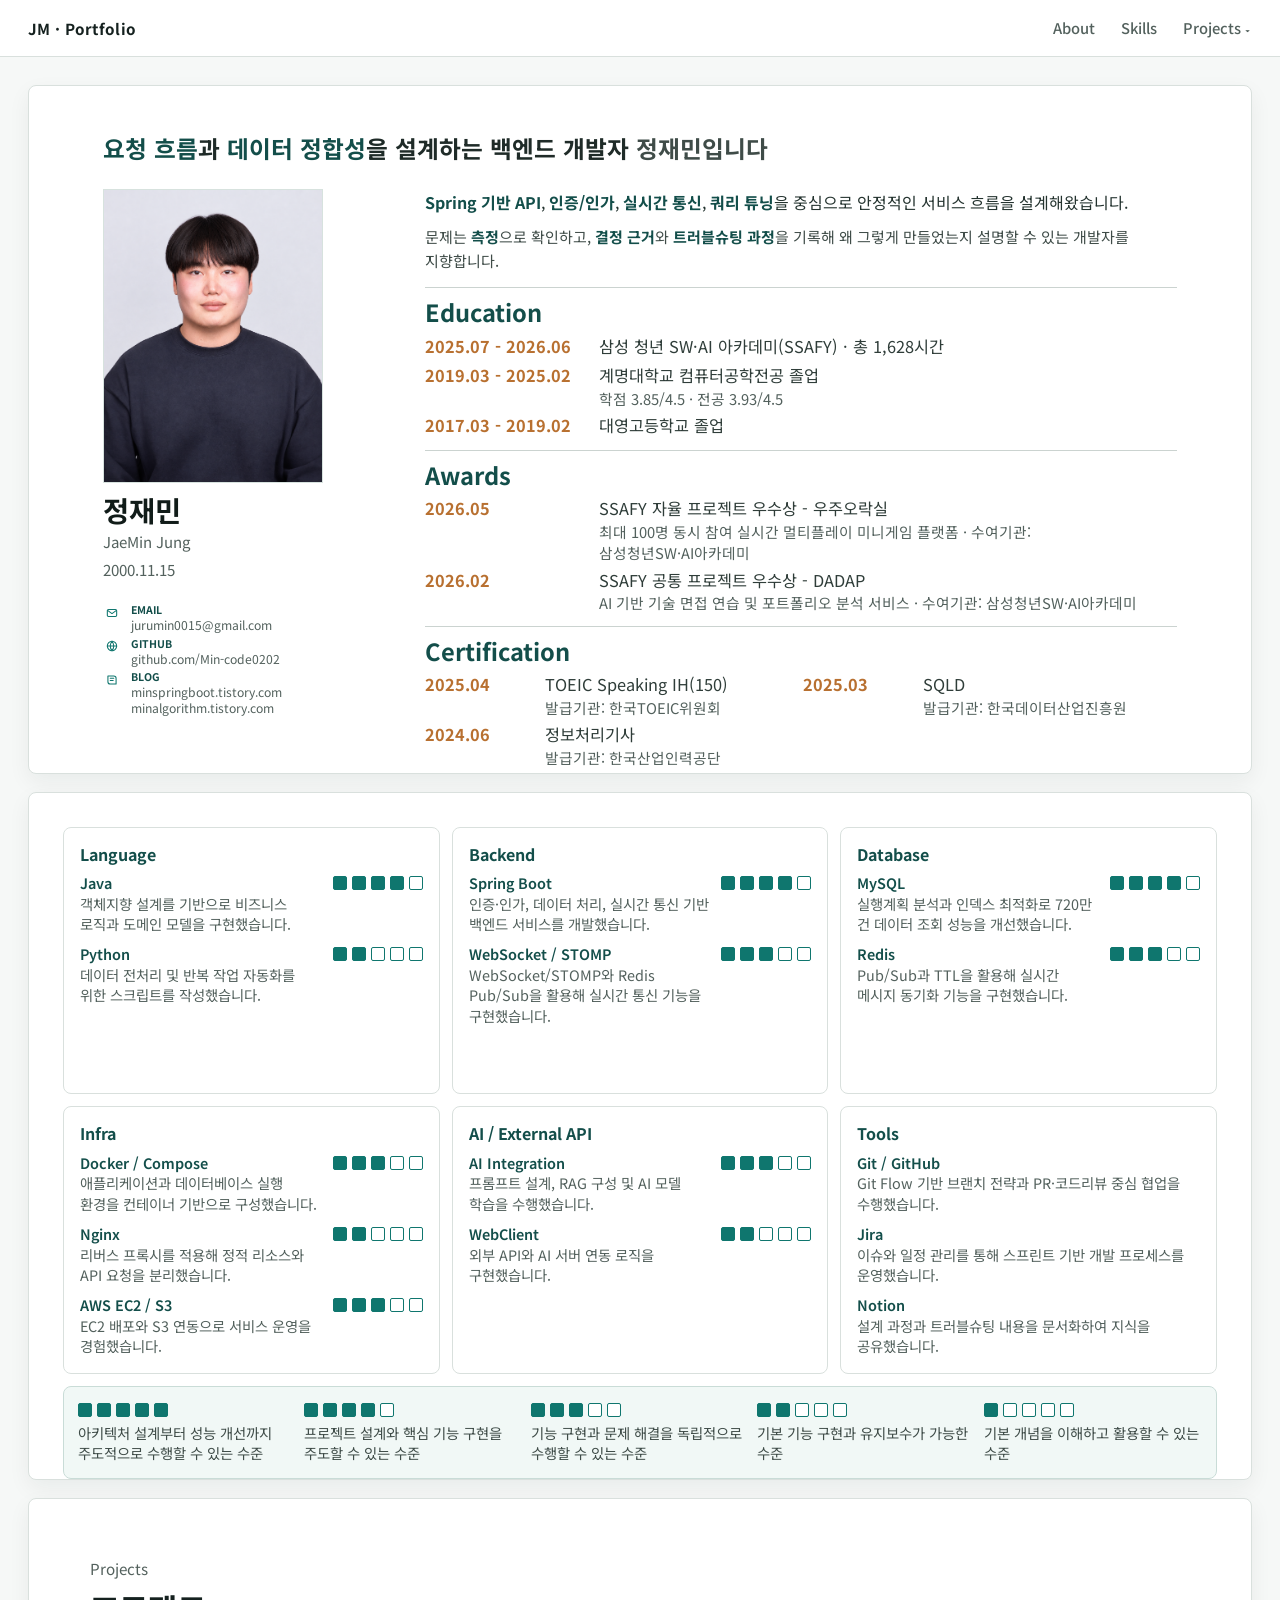
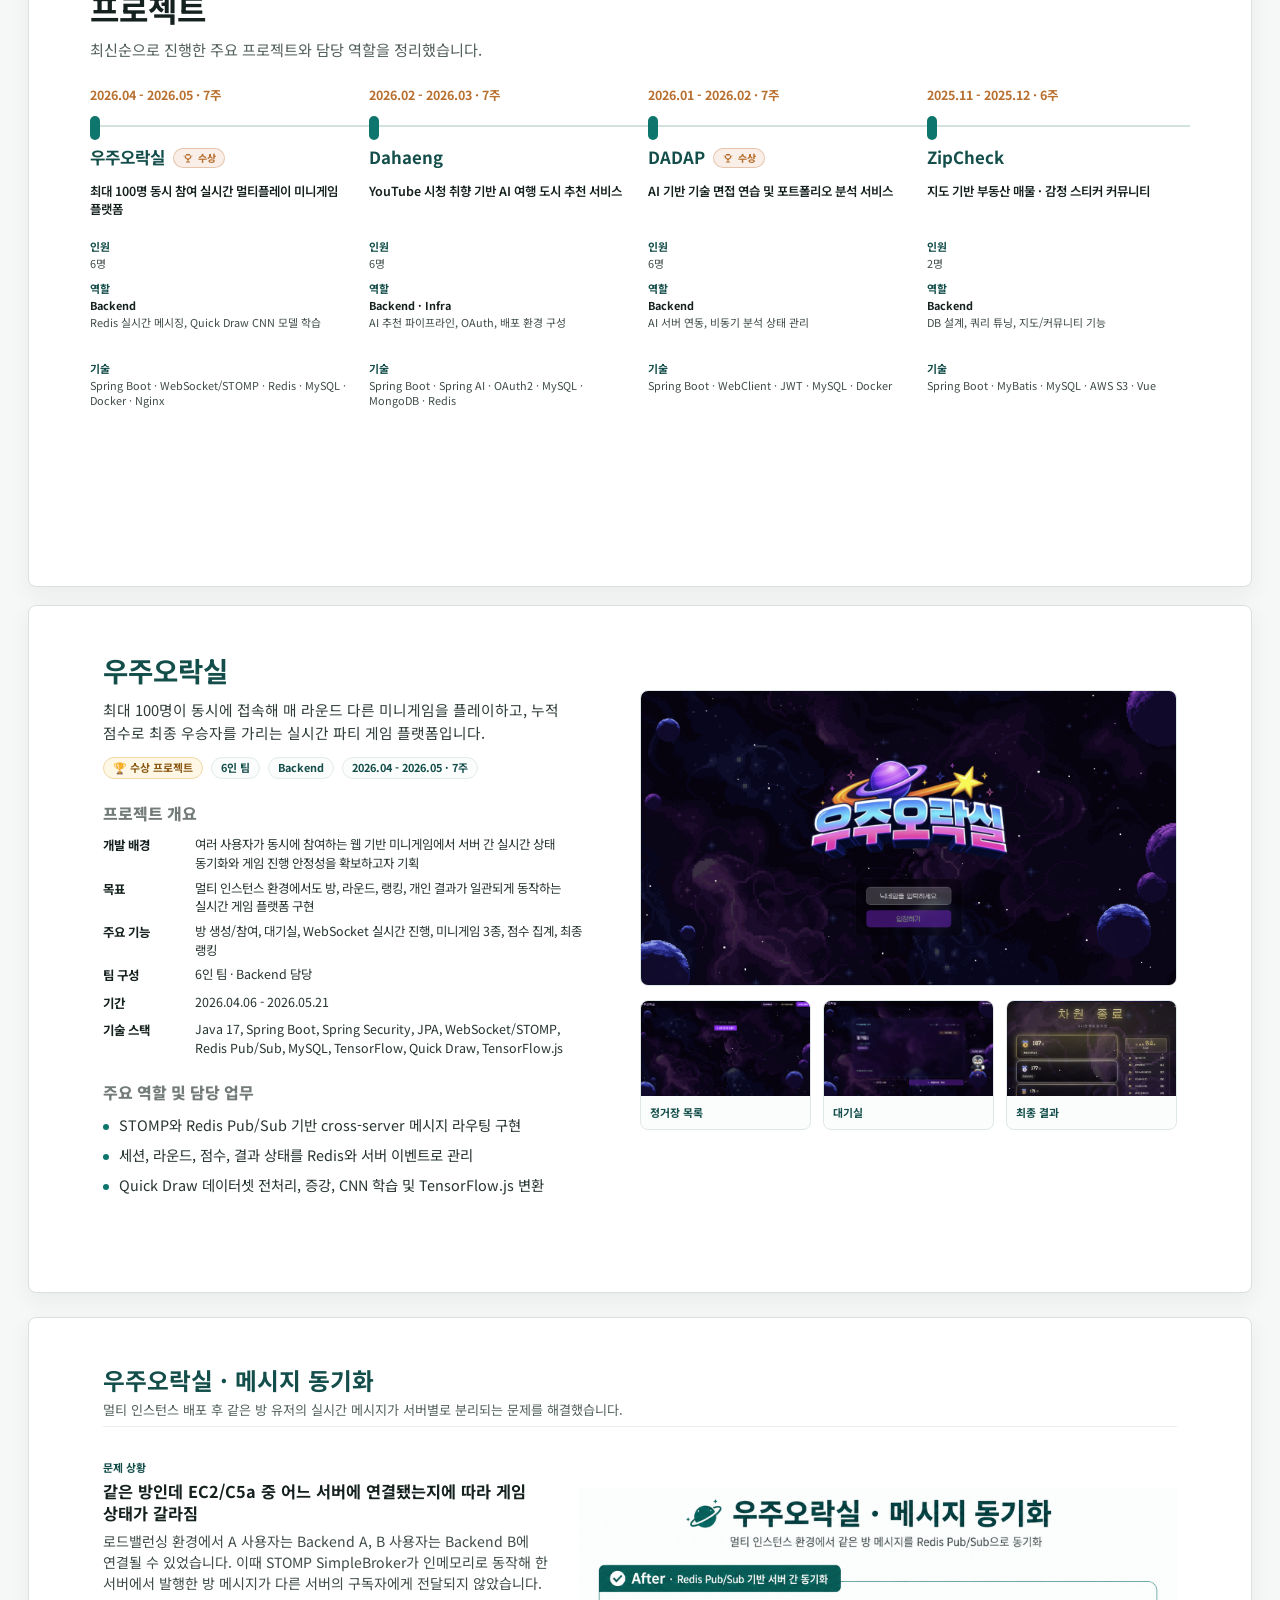
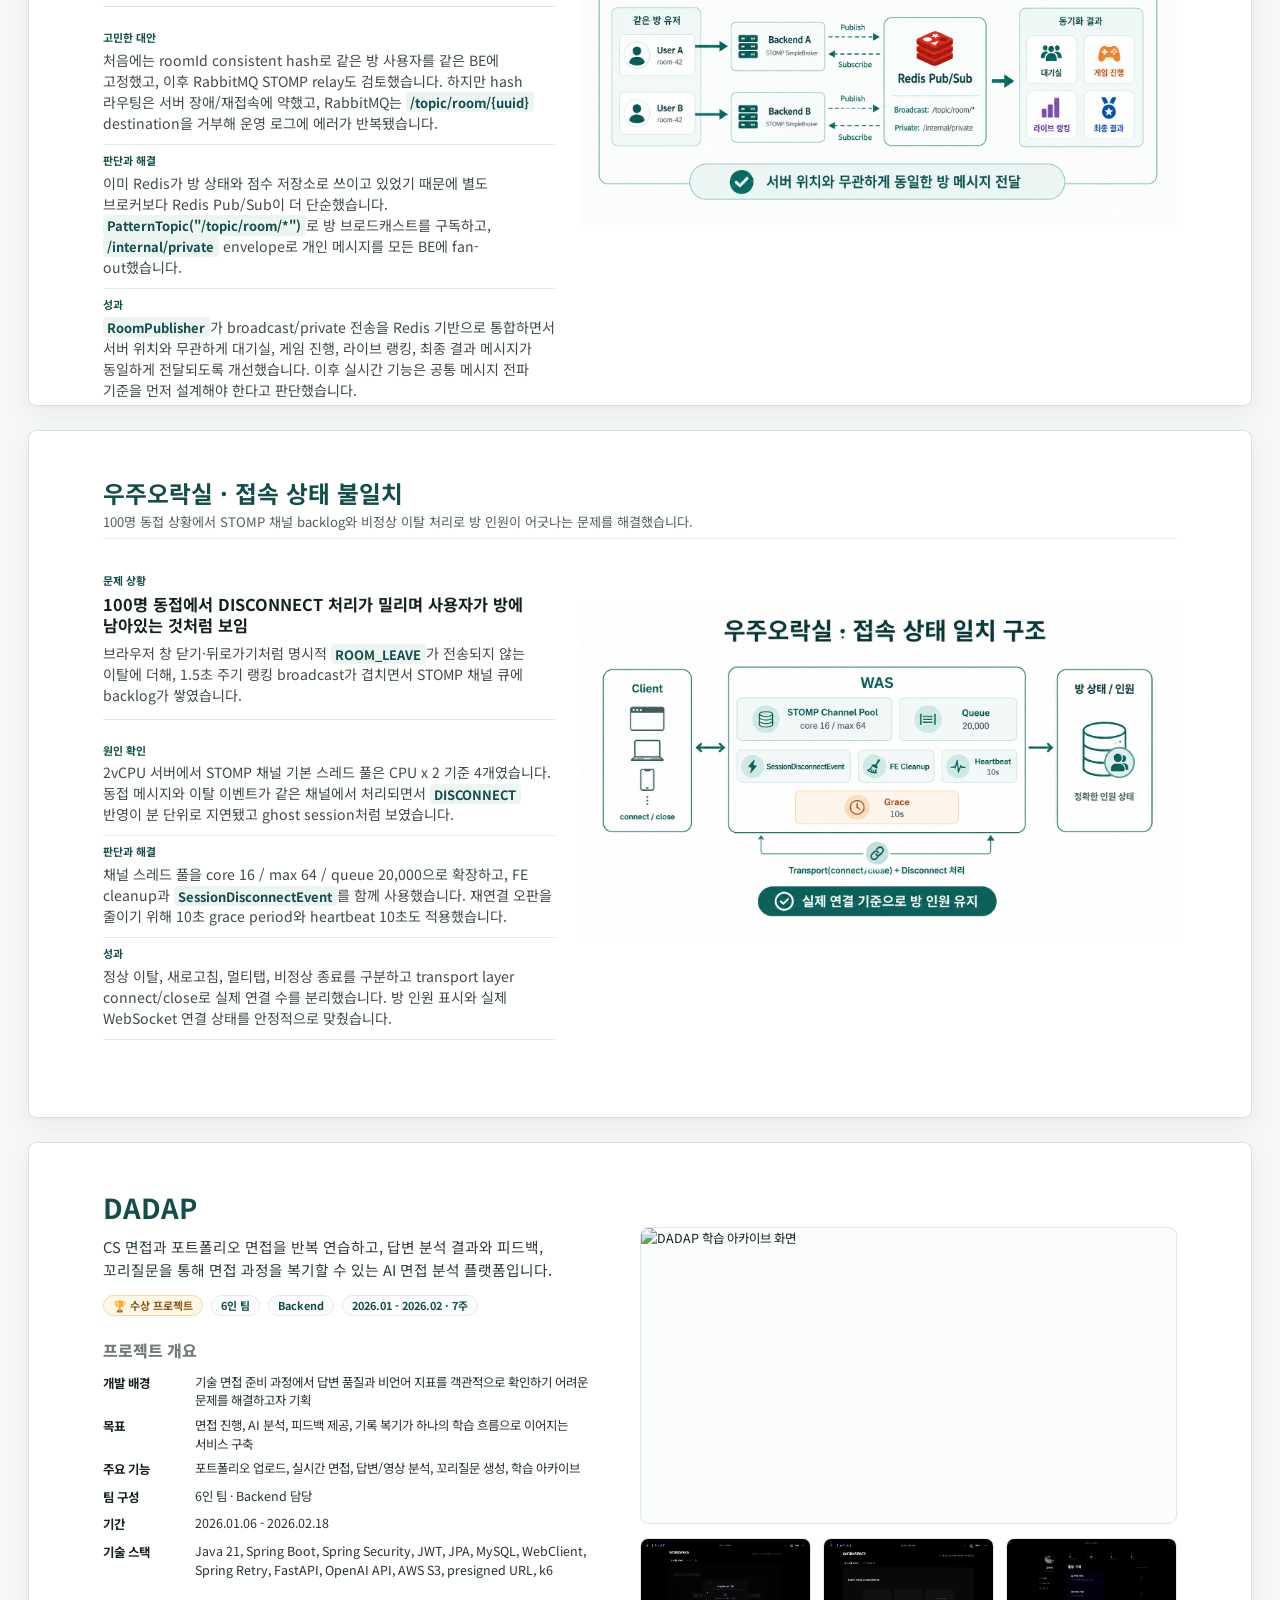
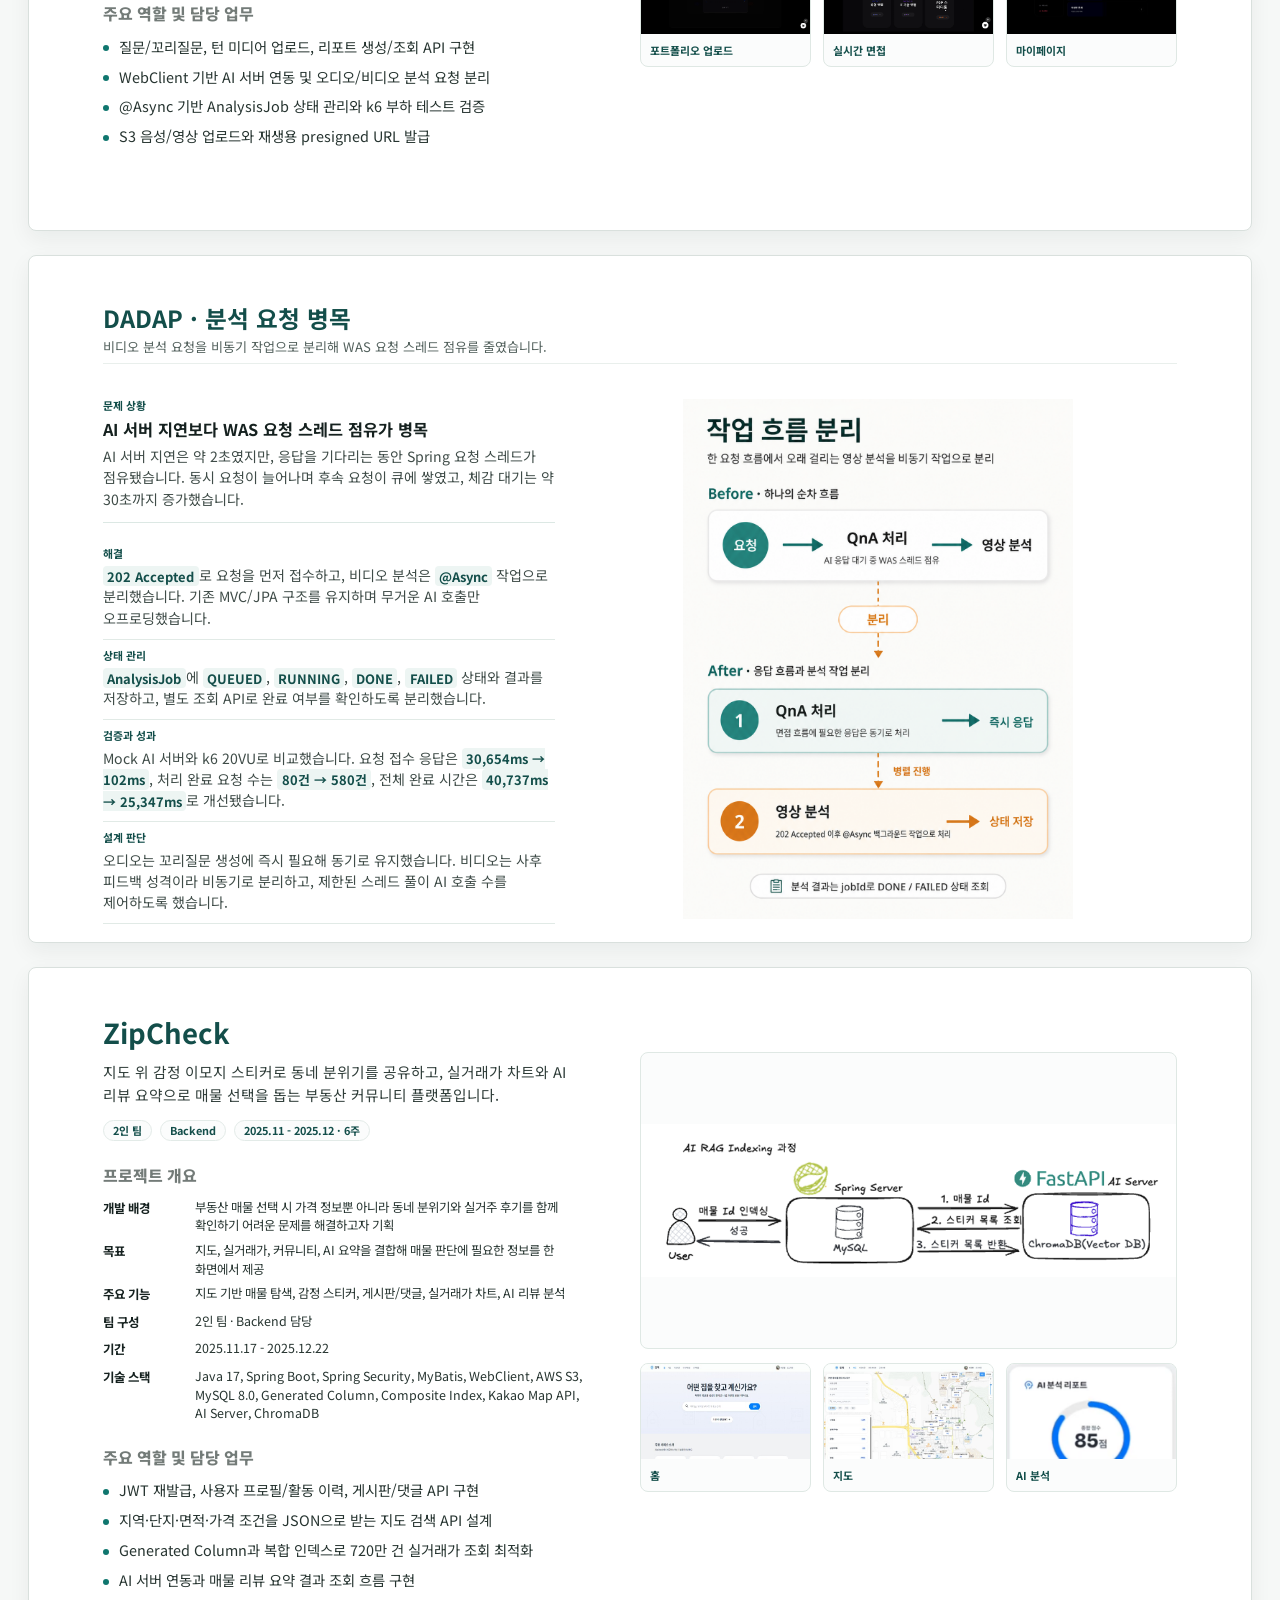
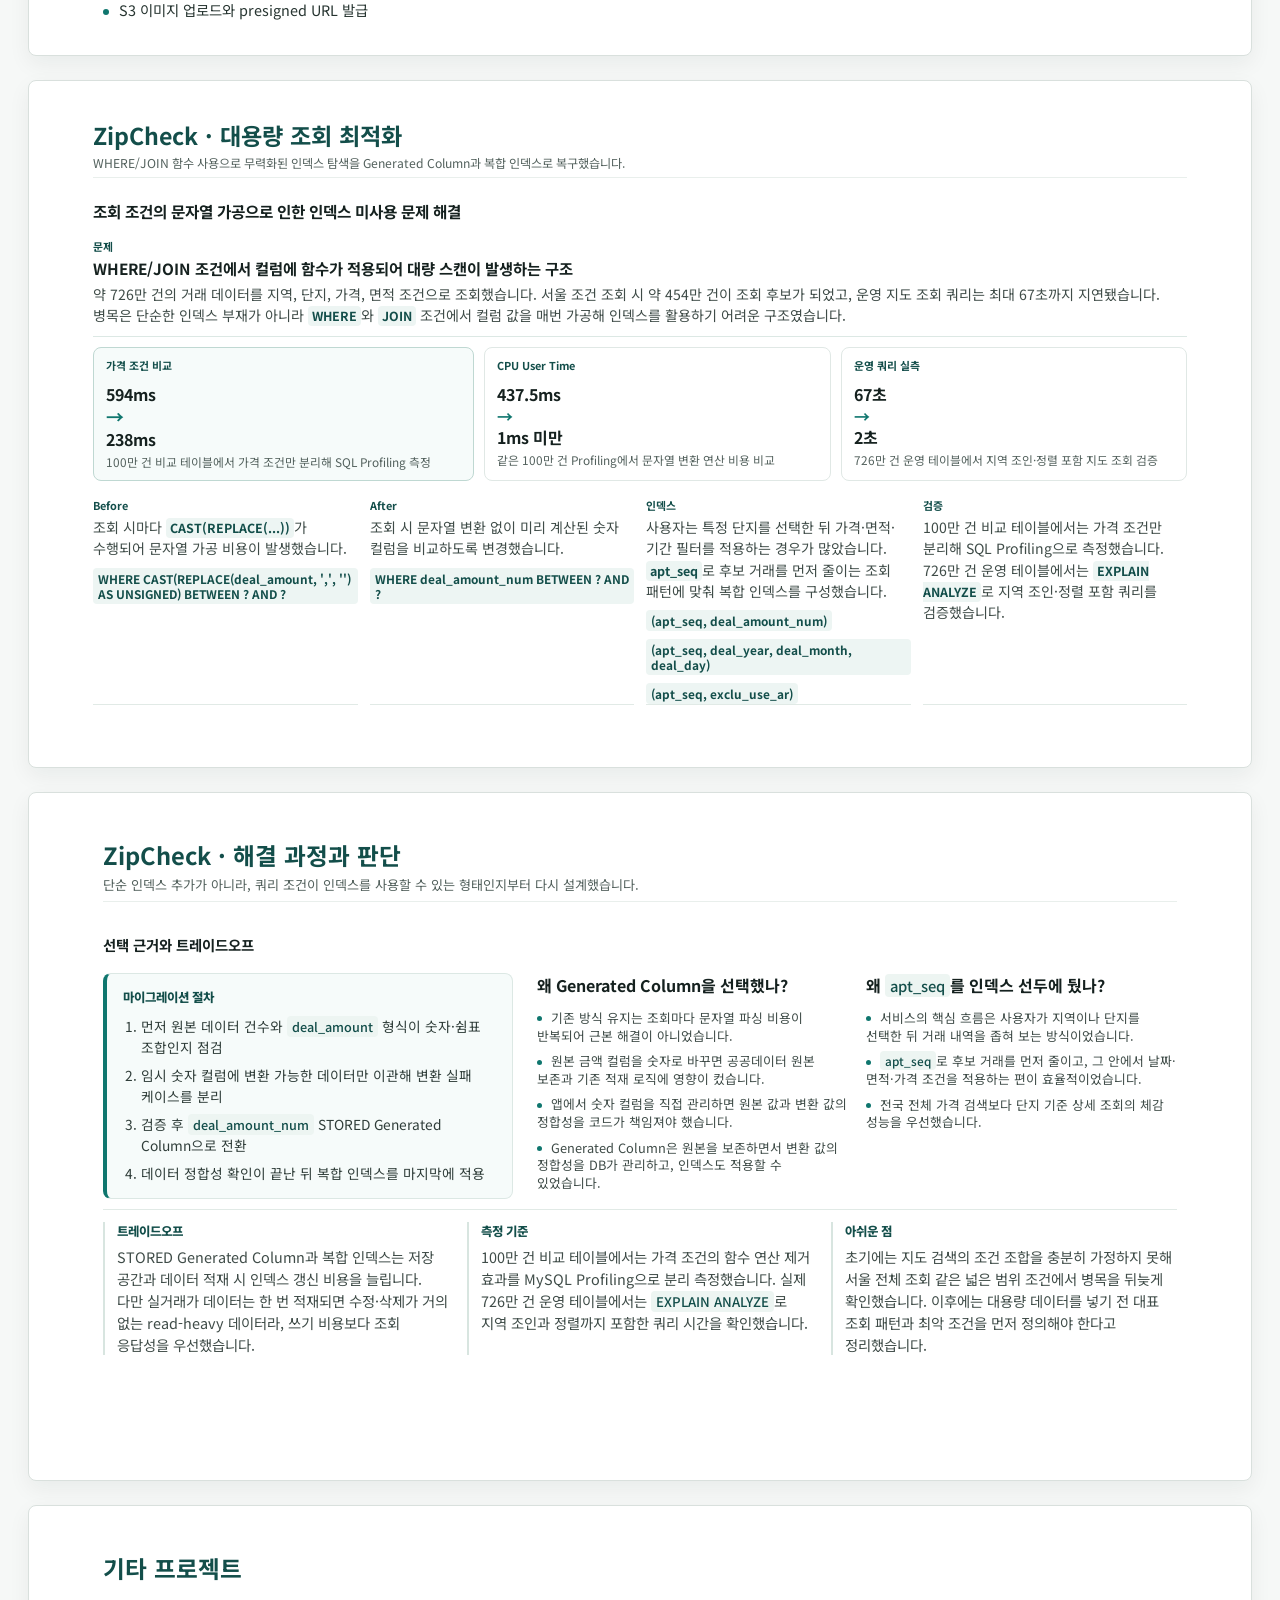
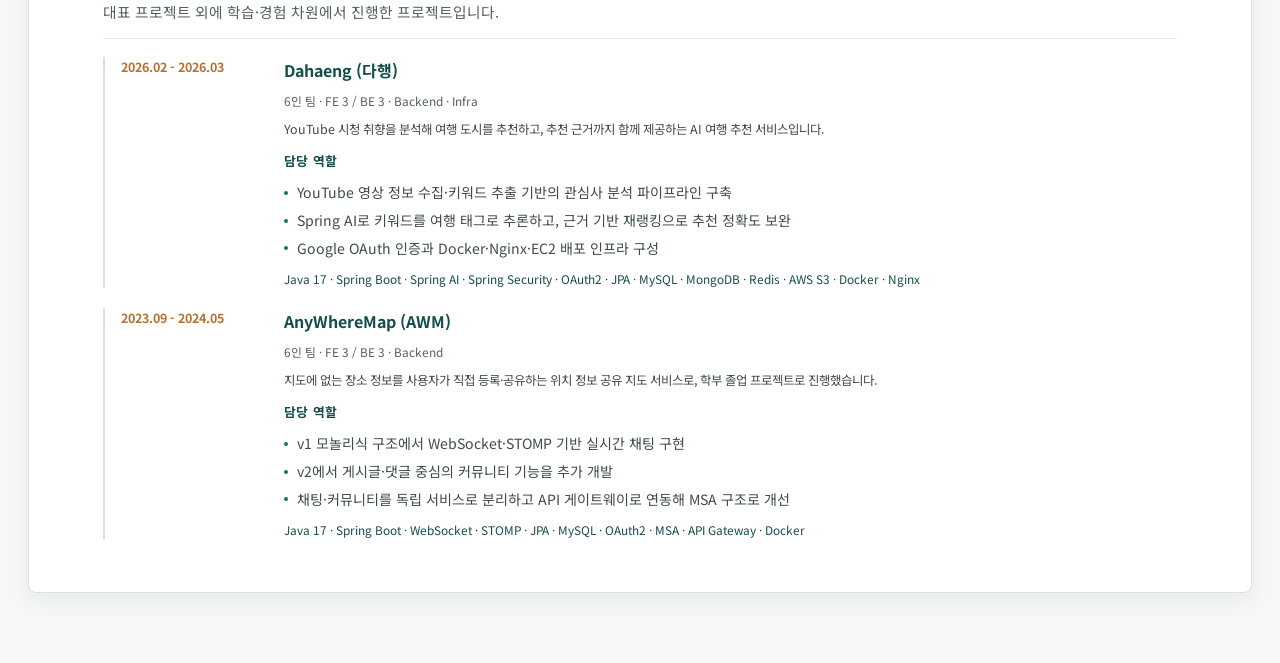
==== commit 6caac797: "docs: update education and project periods" ====
--- a/index.html
+++ b/index.html
@@ -106,7 +106,7 @@
                         <section>
                             <h2>Education</h2>
                             <ul>
-                                <li><time>2025.07 - 현재</time><span>삼성 청년 SW·AI 아카데미(SSAFY)</span></li>
+                                <li><time>2025.07 - 2026.06</time><span>삼성 청년 SW·AI 아카데미(SSAFY) · 총 1,628시간</span></li>
                                 <li>
                                     <time>2019.03 - 2025.02</time>
                                     <span>계명대학교 컴퓨터공학전공 졸업 <em>학점 3.85/4.5 · 전공 3.93/4.5</em></span>
@@ -213,7 +213,7 @@
 
             <div class="project-timeline">
                 <article class="timeline-item">
-                    <time>2026.04 - 2026.05 · 8주</time>
+                    <time>2026.04 - 2026.05 · 7주</time>
                     <h3>우주오락실 <span class="award-badge" aria-label="수상 프로젝트"><svg viewBox="0 0 24 24" aria-hidden="true"><path d="M8 4h8v3h3v2a5 5 0 0 1-4 4.9A5.5 5.5 0 0 1 13 16.7V19h3v2H8v-2h3v-2.3a5.5 5.5 0 0 1-2-2.8A5 5 0 0 1 5 9V7h3V4Zm8 5V7H8v2a4 4 0 0 0 8 0Zm2 .8A3 3 0 0 0 21 7h-3v2c0 .3 0 .5-.1.8ZM6.1 9.8C6 9.5 6 9.3 6 9V7H3a3 3 0 0 0 3.1 2.8Z"/></svg>수상</span></h3>
                     <p>최대 100명 동시 참여 실시간 멀티플레이 미니게임 플랫폼</p>
                     <dl>
@@ -235,7 +235,7 @@
                 </article>
 
                 <article class="timeline-item">
-                    <time>2026.01 - 2026.02 · 6주</time>
+                    <time>2026.01 - 2026.02 · 7주</time>
                     <h3>DADAP <span class="award-badge" aria-label="수상 프로젝트"><svg viewBox="0 0 24 24" aria-hidden="true"><path d="M8 4h8v3h3v2a5 5 0 0 1-4 4.9A5.5 5.5 0 0 1 13 16.7V19h3v2H8v-2h3v-2.3a5.5 5.5 0 0 1-2-2.8A5 5 0 0 1 5 9V7h3V4Zm8 5V7H8v2a4 4 0 0 0 8 0Zm2 .8A3 3 0 0 0 21 7h-3v2c0 .3 0 .5-.1.8ZM6.1 9.8C6 9.5 6 9.3 6 9V7H3a3 3 0 0 0 3.1 2.8Z"/></svg>수상</span></h3>
                     <p>AI 기반 기술 면접 연습 및 포트폴리오 분석 서비스</p>
                     <dl>
@@ -270,7 +270,7 @@
                             <span class="award-badge">🏆 수상 프로젝트</span>
                             <span>6인 팀</span>
                             <span>Backend</span>
-                            <span>2026.04 - 2026.05 · 8주</span>
+                            <span>2026.04 - 2026.05 · 7주</span>
                         </div>
                         <section class="project-overview-section">
                             <h4>프로젝트 개요</h4>
@@ -352,7 +352,7 @@
                             <span class="award-badge">🏆 수상 프로젝트</span>
                             <span>6인 팀</span>
                             <span>Backend</span>
-                            <span>2026.01 - 2026.02 · 6주</span>
+                            <span>2026.01 - 2026.02 · 7주</span>
                         </div>
                         <section class="project-overview-section">
                             <h4>프로젝트 개요</h4>
@@ -361,7 +361,7 @@
                                 <div><dt>목표</dt><dd>면접 진행, AI 분석, 피드백 제공, 기록 복기가 하나의 학습 흐름으로 이어지는 서비스 구축</dd></div>
                                 <div><dt>주요 기능</dt><dd>포트폴리오 업로드, 실시간 면접, 답변/영상 분석, 꼬리질문 생성, 학습 아카이브</dd></div>
                                 <div><dt>팀 구성</dt><dd>6인 팀 · Backend 담당</dd></div>
-                                <div><dt>기간</dt><dd>2026.01.06 - 2026.02.13</dd></div>
+                                <div><dt>기간</dt><dd>2026.01.06 - 2026.02.18</dd></div>
                                 <div><dt>기술 스택</dt><dd>Java 21, Spring Boot, Spring Security, JWT, JPA, MySQL, WebClient, Spring Retry, FastAPI, OpenAI API, AWS S3, presigned URL, k6</dd></div>
                             </dl>
                         </section>
@@ -640,4 +640,3 @@
 
 
 
-
--- a/css/style.css
+++ b/css/style.css
@@ -2382,6 +2382,54 @@
     gap: 10px;
 }
 
+@media screen and (min-width: 761px) {
+    .zipcheck-troubleshooting:not(.zipcheck-reflection) {
+        height: auto;
+        min-height: var(--slide-height);
+        overflow: visible;
+        padding: clamp(24px, 3.2vw, 40px) clamp(44px, 5vw, 64px);
+    }
+
+    .zipcheck-troubleshooting:not(.zipcheck-reflection) .project-readme {
+        gap: 10px;
+        font-size: clamp(0.72rem, 0.8vw, 0.88rem);
+        line-height: 1.4;
+    }
+
+    .zipcheck-troubleshooting:not(.zipcheck-reflection) .project-readme-head {
+        padding-bottom: 5px;
+    }
+
+    .zipcheck-troubleshooting:not(.zipcheck-reflection) .project-readme-head h3 {
+        font-size: clamp(1.45rem, 1.8vw, 1.9rem);
+    }
+
+    .zipcheck-troubleshooting:not(.zipcheck-reflection) .project-readme-head p {
+        font-size: clamp(0.76rem, 0.86vw, 0.92rem);
+    }
+
+    .zipcheck-troubleshooting:not(.zipcheck-reflection) .project-readme-section h4 {
+        font-size: 0.98rem;
+    }
+
+    .zipcheck-troubleshooting:not(.zipcheck-reflection) .problem-story-main h5 {
+        font-size: 0.96rem;
+        line-height: 1.28;
+    }
+
+    .zipcheck-troubleshooting:not(.zipcheck-reflection) .problem-story-main p,
+    .zipcheck-troubleshooting:not(.zipcheck-reflection) .problem-story-grid p {
+        font-size: 0.78rem;
+        line-height: 1.42;
+    }
+
+    .zipcheck-troubleshooting:not(.zipcheck-reflection) .problem-story code {
+        padding: 1px 4px;
+        font-size: 0.78rem;
+        line-height: 1.28;
+    }
+}
+
 .zipcheck-story {
     gap: 10px;
 }
@@ -2428,6 +2476,41 @@
     margin-top: 4px;
     white-space: normal;
     overflow-wrap: anywhere;
+}
+
+@media screen and (min-width: 761px) {
+    .zipcheck-troubleshooting:not(.zipcheck-reflection) .zipcheck-result-grid {
+        gap: 10px;
+    }
+
+    .zipcheck-troubleshooting:not(.zipcheck-reflection) .zipcheck-result-grid .metric-card {
+        padding: 10px 12px;
+    }
+
+    .zipcheck-troubleshooting:not(.zipcheck-reflection) .zipcheck-result-grid .metric-card strong {
+        font-size: clamp(1rem, 1.18vw, 1.28rem);
+    }
+
+    .zipcheck-troubleshooting:not(.zipcheck-reflection) .zipcheck-result-grid .metric-card p {
+        font-size: 0.74rem;
+        line-height: 1.32;
+    }
+
+    .zipcheck-troubleshooting:not(.zipcheck-reflection) .zipcheck-step-grid {
+        gap: 12px;
+        padding-top: 8px;
+    }
+
+    .zipcheck-troubleshooting:not(.zipcheck-reflection) .zipcheck-step-grid div {
+        padding-bottom: 0;
+    }
+
+    .zipcheck-troubleshooting:not(.zipcheck-reflection) .zipcheck-step-grid div > code {
+        margin-top: 3px;
+        padding: 3px 5px;
+        font-size: 0.74rem;
+        line-height: 1.28;
+    }
 }
 
 .zipcheck-decision-list {
